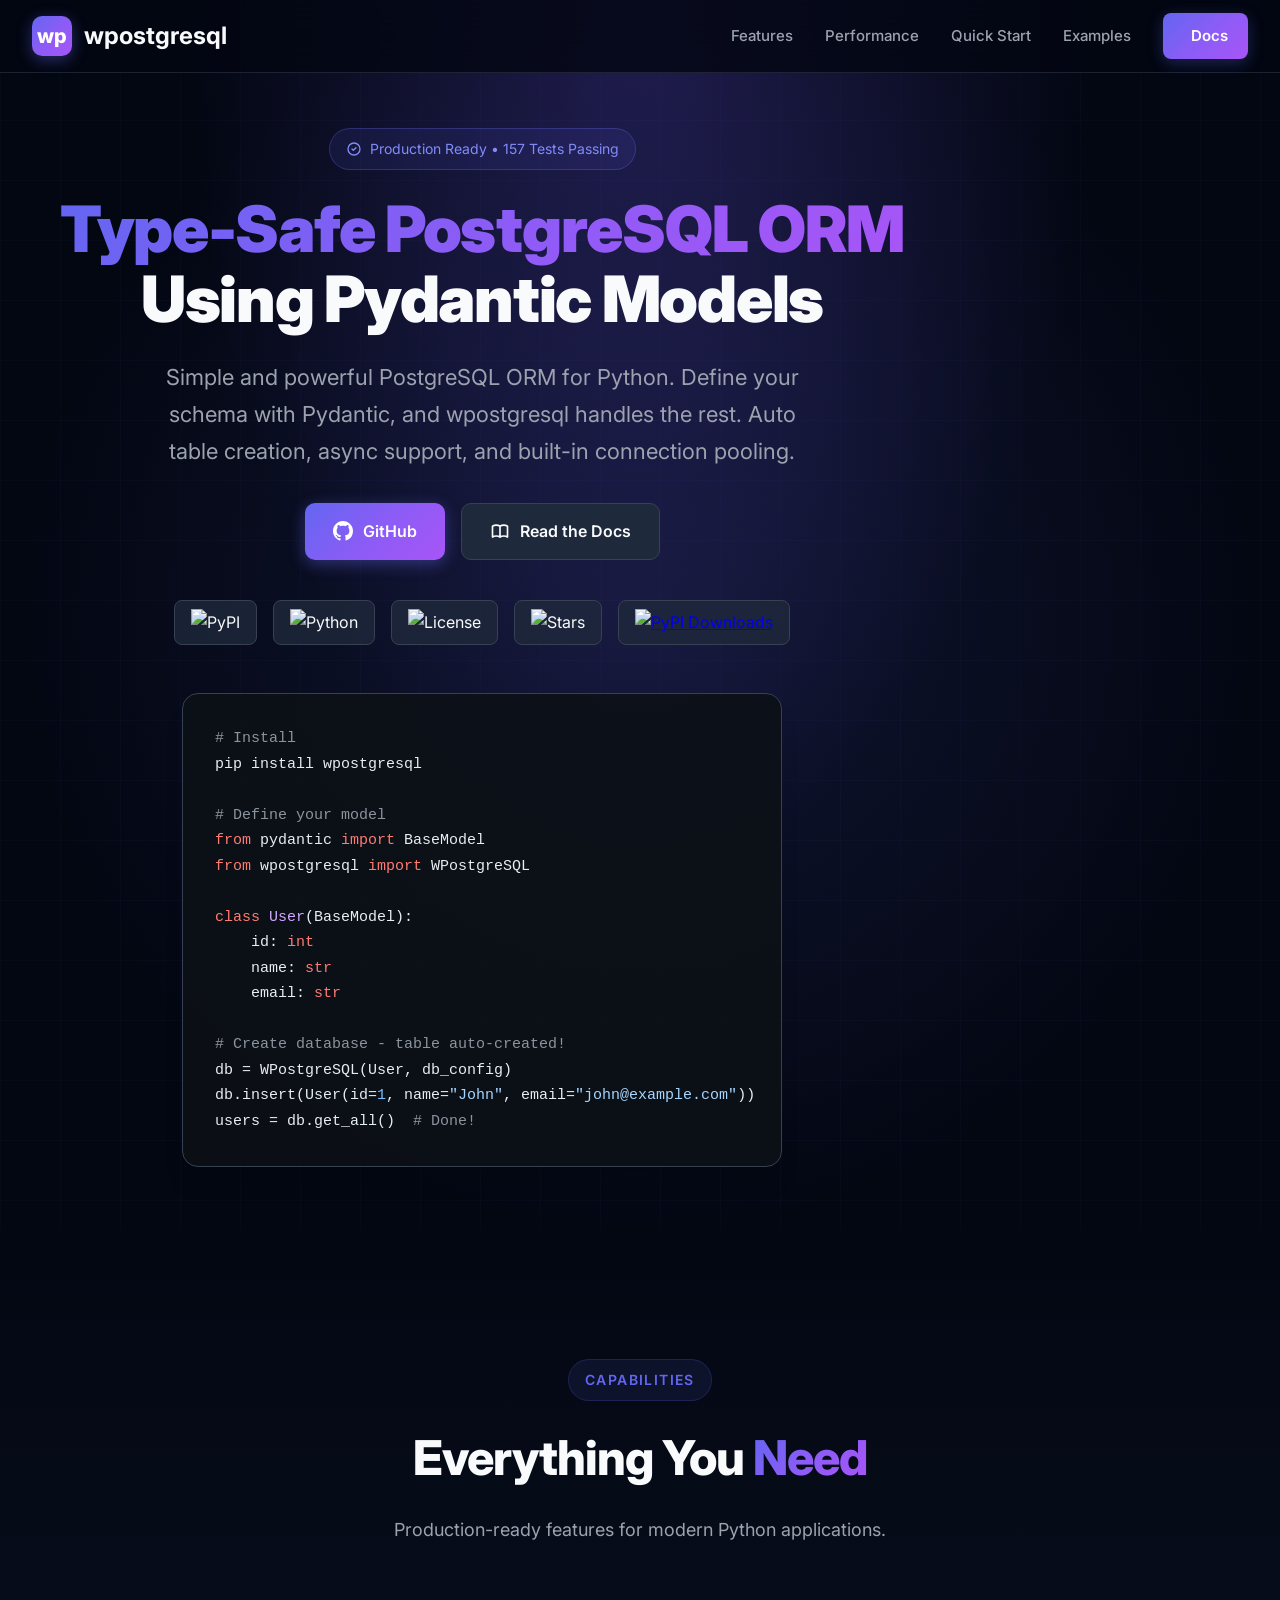
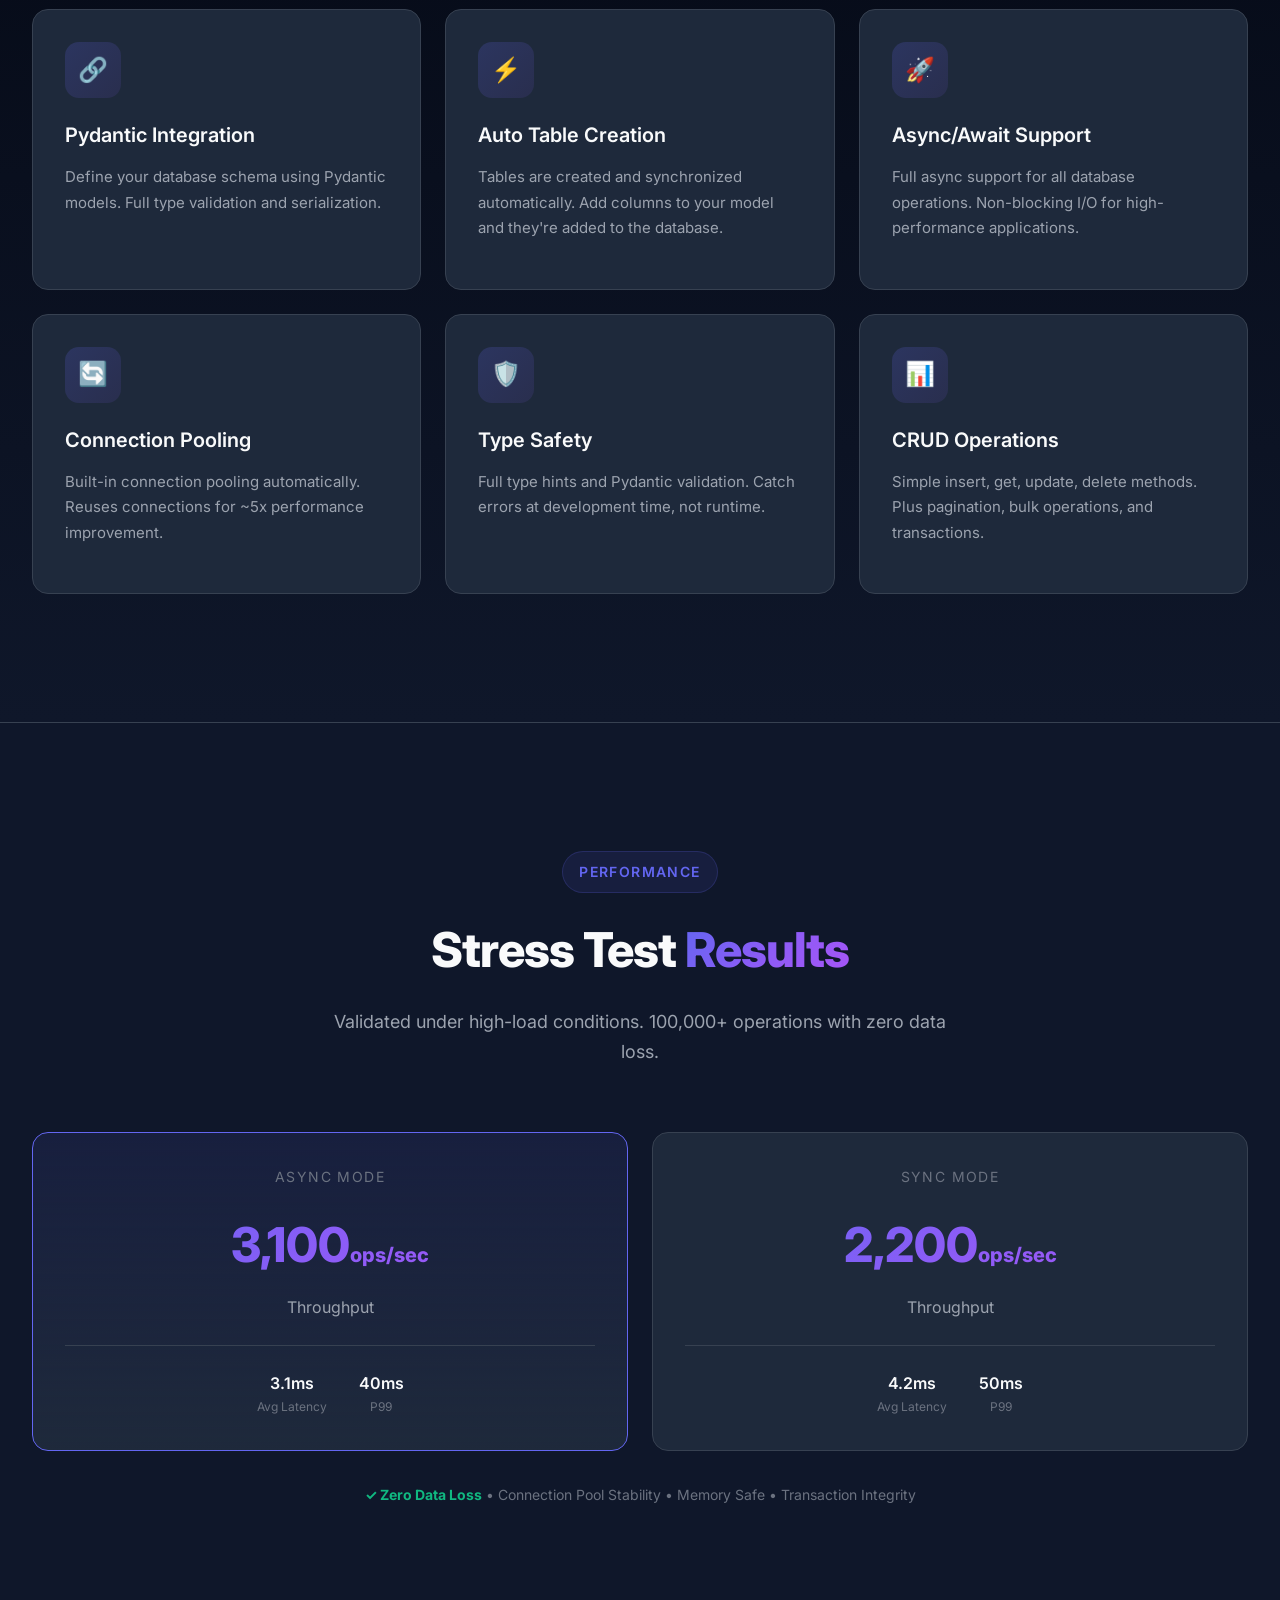
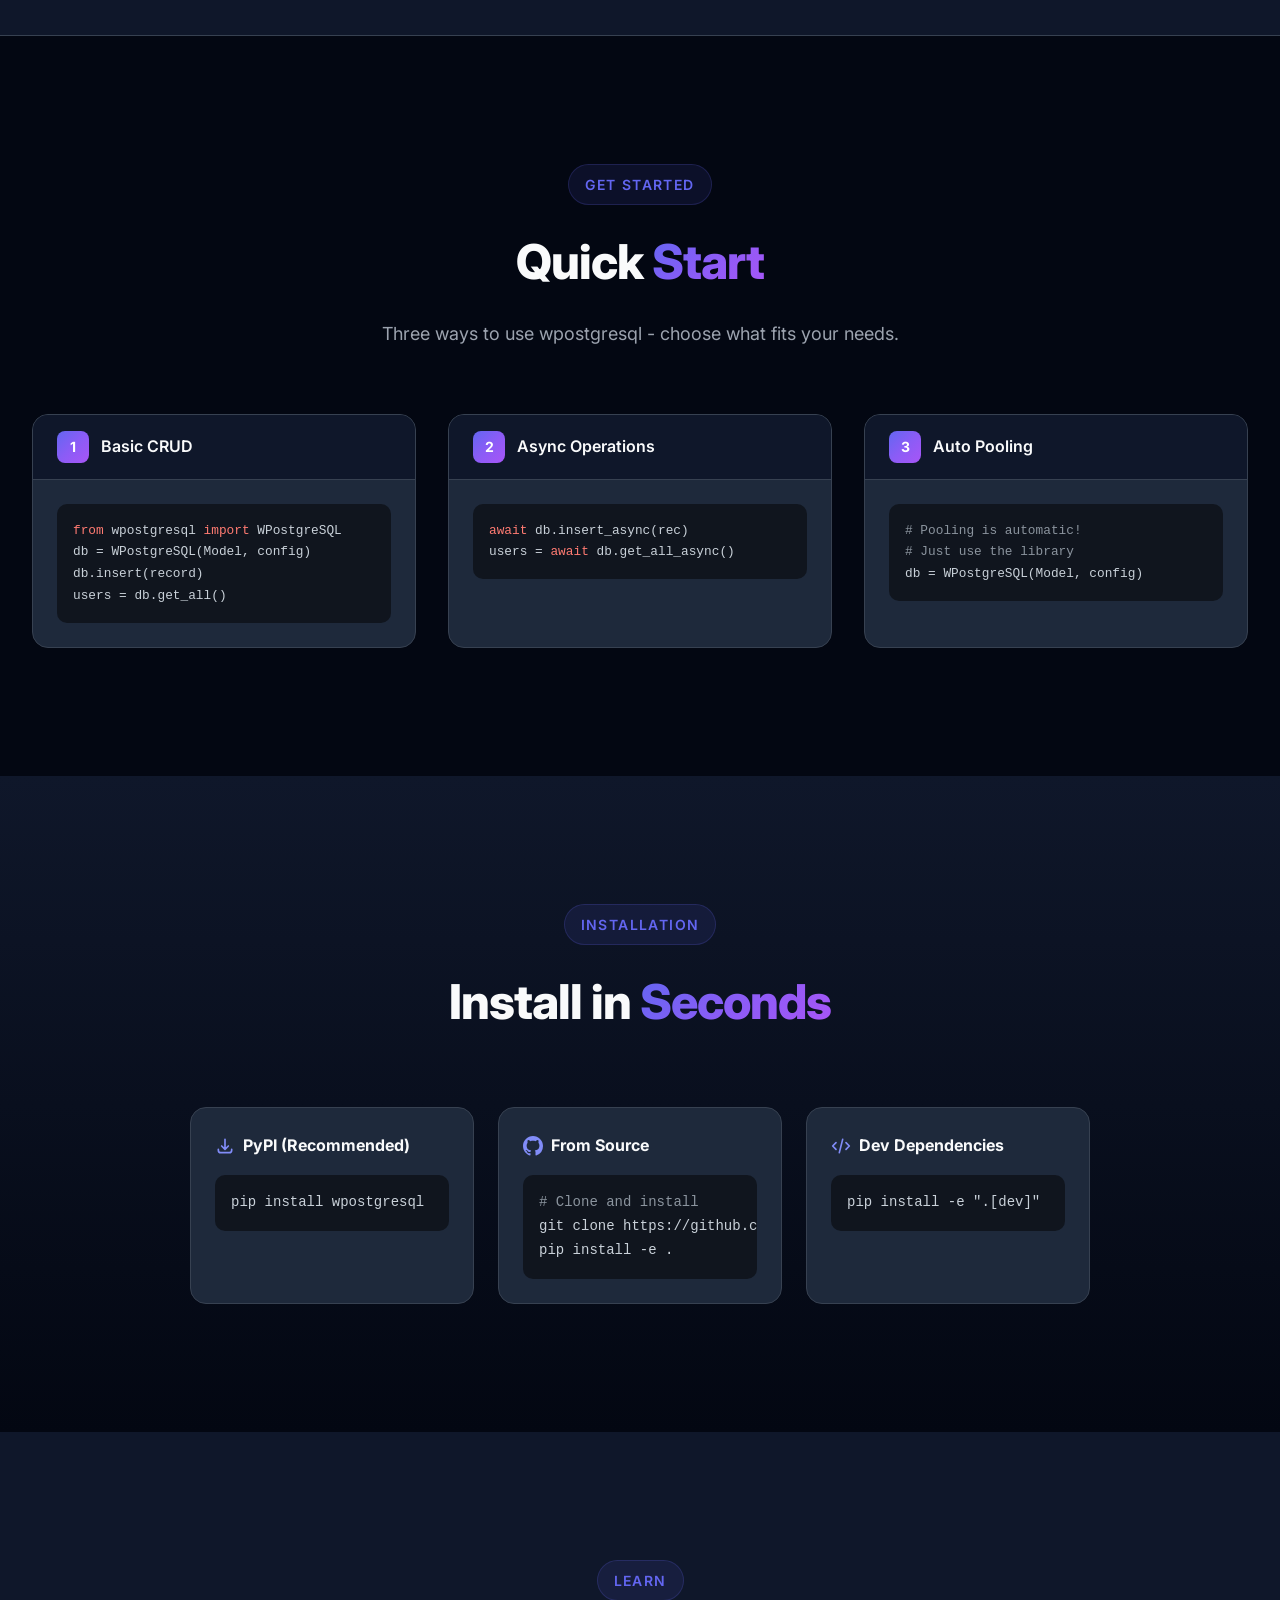
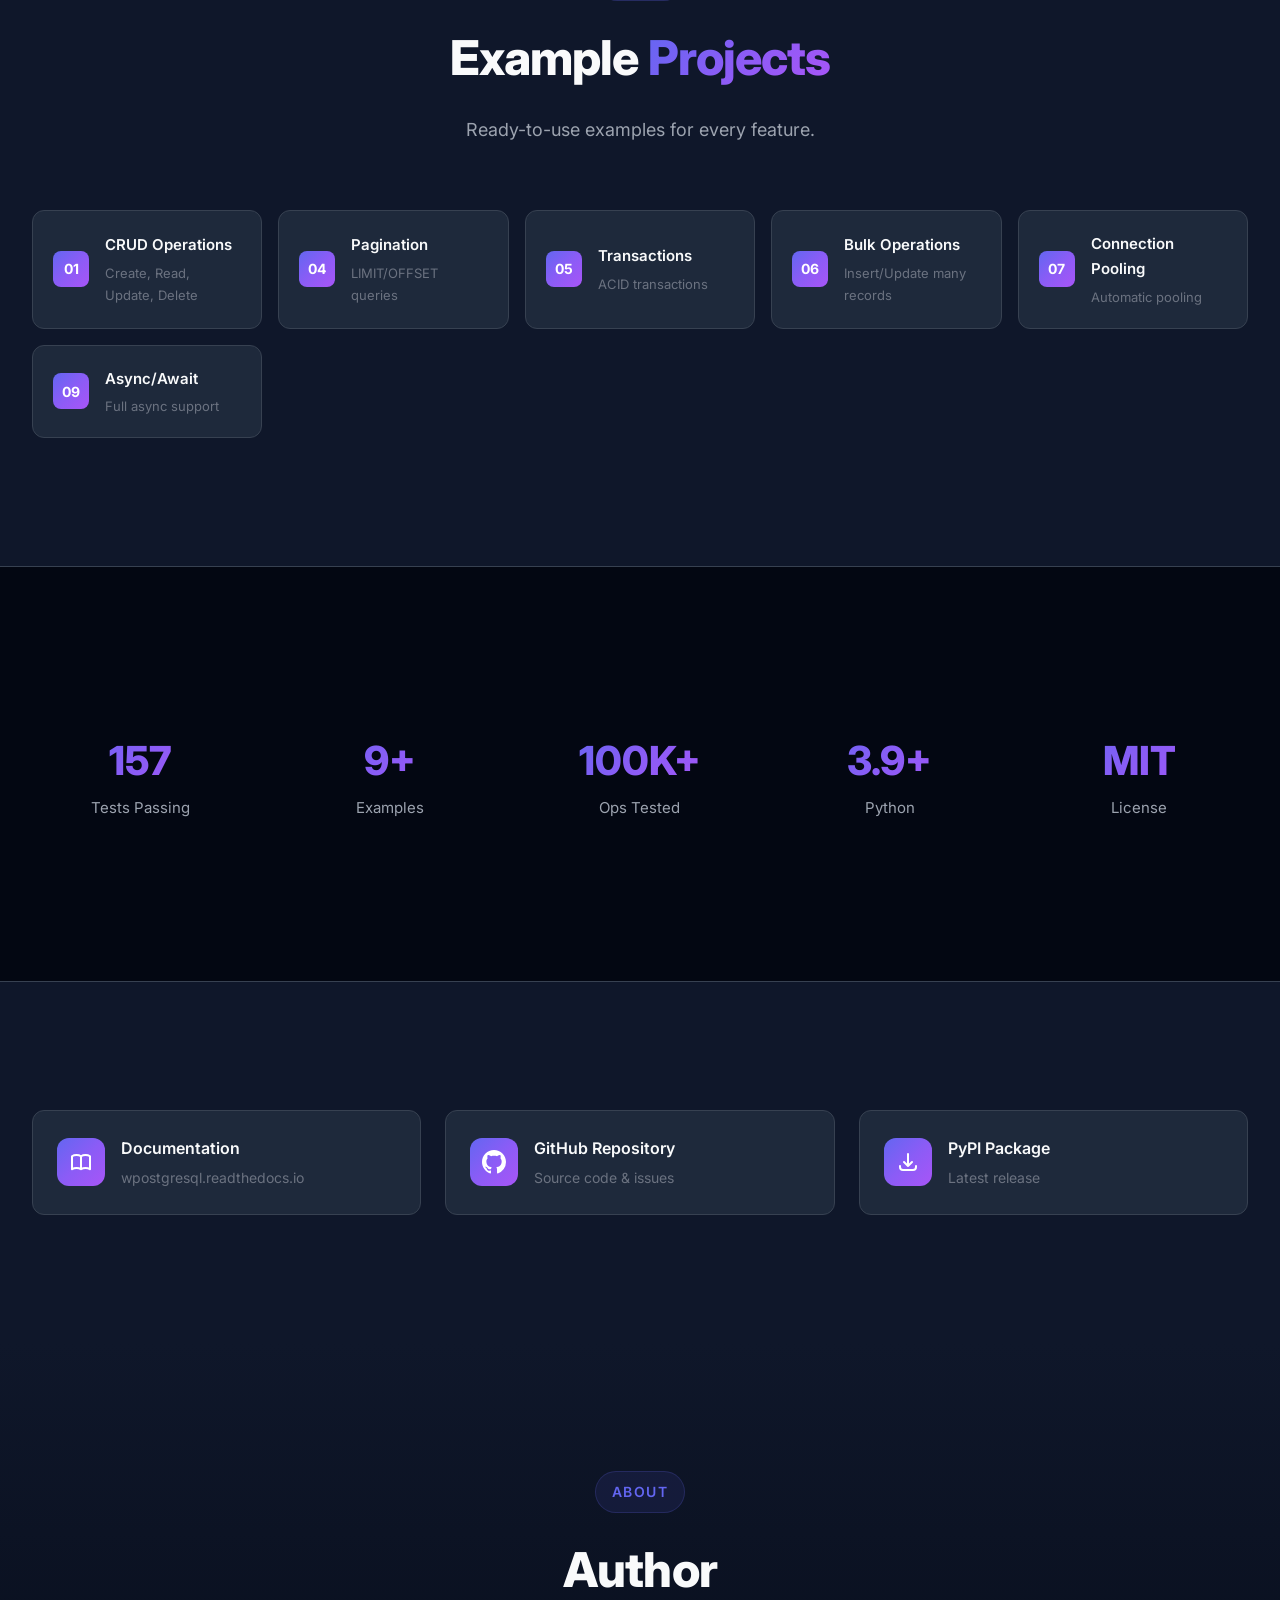
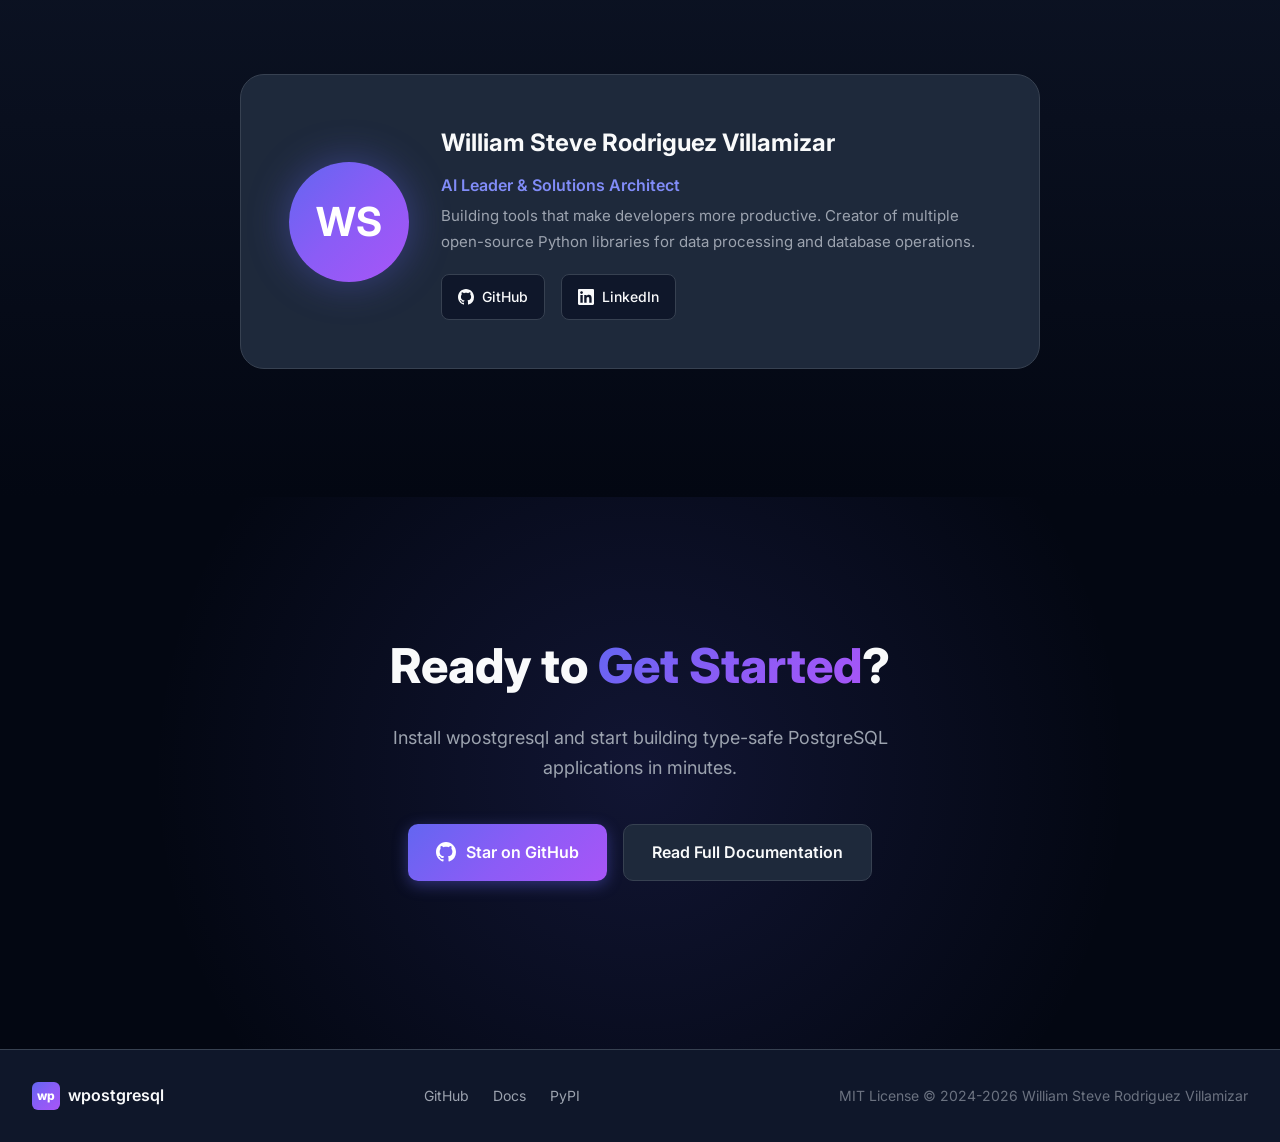
==== index.html @ c06f975b "[FEATURE] Documentation project" ====
<!DOCTYPE html>
<html lang="en">
<head>
    <meta charset="UTF-8">
    <meta name="viewport" content="width=device-width, initial-scale=1.0">
    <title>wpostgresql - Type-Safe PostgreSQL ORM with Pydantic</title>
    <meta name="description" content="wpostgresql is a simple and type-safe PostgreSQL ORM using Pydantic models. Auto table creation, async support, connection pooling, and full type hints.">
    <meta name="keywords" content="python, postgresql, orm, pydantic, database, async, connection pooling, type hints">
    <meta name="author" content="William Steve Rodriguez Villamizar">
    <meta name="robots" content="index, follow">
    
    <meta property="og:title" content="wpostgresql - Type-Safe PostgreSQL ORM">
    <meta property="og:description" content="Simple PostgreSQL ORM using Pydantic. Auto table creation, async support, connection pooling.">
    <meta property="og:type" content="website">
    <meta property="og:url" content="https://github.com/wisrovi/wpostgresql">
    <meta property="og:image" content="https://img.shields.io/github/stars/wisrovi/wpostgresql?style=social">
    <meta property="og:site_name" content="wpostgresql">
    
    <meta name="twitter:card" content="summary_large_image">
    <meta name="twitter:title" content="wpostgresql - Type-Safe PostgreSQL ORM">
    <meta name="twitter:description" content="Simple PostgreSQL ORM using Pydantic. Auto table creation, async support, connection pooling.">
    
    <link rel="icon" type="image/svg+xml" href="data:image/svg+xml,<svg xmlns='http://www.w3.org/2000/svg' viewBox='0 0 100 100'><defs><linearGradient id='g' x1='0%25' y1='0%25' x2='100%25' y2='100%25'><stop offset='0%25' style='stop-color:%236366f1'/><stop offset='100%25' style='stop-color:%238b5cf6'/></linearGradient></defs><rect width='100' height='100' rx='20' fill='url(%23g)'/><text x='50' y='65' font-size='45' text-anchor='middle' fill='white' font-weight='bold'>wp</text></svg>">
    
    <link rel="preconnect" href="https://fonts.googleapis.com">
    <link rel="preconnect" href="https://fonts.gstatic.com" crossorigin>
    <link href="https://fonts.googleapis.com/css2?family=Inter:wght@300;400;500;600;700;800;900&family=JetBrains+Mono:wght@400;500;600&display=swap" rel="stylesheet">
    
    <style>
        :root {
            --primary: #6366f1;
            --primary-dark: #4f46e5;
            --primary-light: #818cf8;
            --secondary: #8b5cf6;
            --success: #10b981;
            --warning: #f59e0b;
            --danger: #ef4444;
            --bg-primary: #030712;
            --bg-secondary: #0f172a;
            --bg-tertiary: #1e293b;
            --bg-card: #1e293b;
            --text-primary: #f9fafb;
            --text-secondary: #9ca3af;
            --text-muted: #6b7280;
            --border: #374151;
            --border-light: #4b5563;
            --gradient-primary: linear-gradient(135deg, #6366f1 0%, #8b5cf6 50%, #a855f7 100%);
            --gradient-hero: radial-gradient(ellipse at top, #1e1b4b 0%, #030712 50%);
            --gradient-glow: radial-gradient(circle at center, rgba(99, 102, 241, 0.15) 0%, transparent 70%);
            --shadow-xl: 0 20px 25px -5px rgb(0 0 0 / 0.1), 0 8px 10px -6px rgb(0 0 0 / 0.1);
            --shadow-glow: 0 0 40px rgba(99, 102, 241, 0.3);
            --section-padding: clamp(4rem, 10vw, 8rem);
            --container-max: 1280px;
        }

        *, *::before, *::after { margin: 0; padding: 0; box-sizing: border-box; }
        html { scroll-behavior: smooth; scroll-padding-top: 80px; }
        body {
            font-family: 'Inter', -apple-system, BlinkMacSystemFont, sans-serif;
            background-color: var(--bg-primary);
            color: var(--text-primary);
            line-height: 1.7;
            overflow-x: hidden;
            -webkit-font-smoothing: antialiased;
        }

        .container { max-width: var(--container-max); margin: 0 auto; padding: 0 clamp(1rem, 5vw, 2rem); }
        .gradient-text { background: var(--gradient-primary); -webkit-background-clip: text; -webkit-text-fill-color: transparent; background-clip: text; }

        .nav {
            position: fixed; top: 0; left: 0; right: 0; z-index: 1000;
            background: rgba(3, 7, 18, 0.8); backdrop-filter: blur(20px);
            border-bottom: 1px solid rgba(55, 65, 81, 0.5);
        }
        .nav.scrolled { background: rgba(3, 7, 18, 0.95); box-shadow: 0 4px 30px rgba(0, 0, 0, 0.3); }
        .nav-container { max-width: var(--container-max); margin: 0 auto; padding: 0 clamp(1rem, 5vw, 2rem); display: flex; justify-content: space-between; align-items: center; height: 72px; }
        .nav-logo { display: flex; align-items: center; gap: 0.75rem; text-decoration: none; color: var(--text-primary); font-weight: 700; font-size: 1.5rem; }
        .nav-logo-icon { width: 40px; height: 40px; background: var(--gradient-primary); border-radius: 10px; display: flex; align-items: center; justify-content: center; box-shadow: 0 4px 15px rgba(99, 102, 241, 0.4); }
        .nav-logo-icon span { font-size: 1.25rem; font-weight: 800; color: white; }
        .nav-links { display: flex; gap: 2rem; align-items: center; }
        .nav-link { color: var(--text-secondary); text-decoration: none; font-weight: 500; font-size: 0.9375rem; transition: color 0.15s; position: relative; }
        .nav-link:hover { color: var(--text-primary); }
        .nav-link::after { content: ''; position: absolute; bottom: -4px; left: 0; width: 0; height: 2px; background: var(--gradient-primary); transition: width 0.3s; }
        .nav-link:hover::after { width: 100%; }
        .nav-cta { display: inline-flex; align-items: center; gap: 0.5rem; padding: 0.625rem 1.25rem; background: var(--gradient-primary); color: white; text-decoration: none; font-weight: 600; font-size: 0.9375rem; border-radius: 8px; transition: all 0.3s; box-shadow: 0 4px 15px rgba(99, 102, 241, 0.3); }
        .nav-cta:hover { transform: translateY(-2px); box-shadow: 0 6px 20px rgba(99, 102, 241, 0.4); }

        .hero {
            min-height: 100vh; display: flex; flex-direction: column; justify-content: center;
            text-align: center; padding: 8rem clamp(1rem, 5vw, 2rem) 4rem;
            background: var(--gradient-hero); position: relative; overflow: hidden;
        }
        .hero::before { content: ''; position: absolute; inset: 0; background: var(--gradient-glow); pointer-events: none; }
        .hero-grid {
            position: absolute; inset: 0;
            background-image: linear-gradient(rgba(99, 102, 241, 0.03) 1px, transparent 1px), linear-gradient(90deg, rgba(99, 102, 241, 0.03) 1px, transparent 1px);
            background-size: 60px 60px; pointer-events: none;
        }
        .hero-content { position: relative; z-index: 1; max-width: 900px; }
        .hero-badge {
            display: inline-flex; align-items: center; gap: 0.5rem;
            background: rgba(99, 102, 241, 0.1); border: 1px solid rgba(99, 102, 241, 0.3);
            padding: 0.5rem 1rem; border-radius: 100px; font-size: 0.875rem;
            color: var(--primary-light); margin-bottom: 1.5rem;
        }
        .hero-title { font-size: clamp(2.5rem, 8vw, 4rem); font-weight: 900; letter-spacing: -0.02em; margin-bottom: 1.5rem; line-height: 1.1; }
        .hero-subtitle { font-size: clamp(1.125rem, 2.5vw, 1.375rem); color: var(--text-secondary); max-width: 650px; margin: 0 auto 2rem; }
        .hero-actions { display: flex; gap: 1rem; justify-content: center; flex-wrap: wrap; margin-bottom: 2.5rem; }
        .btn {
            display: inline-flex; align-items: center; gap: 0.625rem; padding: 0.875rem 1.75rem;
            border-radius: 10px; font-weight: 600; font-size: 1rem; text-decoration: none;
            transition: all 0.3s; border: none; cursor: pointer;
        }
        .btn-primary { background: var(--gradient-primary); color: white; box-shadow: 0 4px 15px rgba(99, 102, 241, 0.4); }
        .btn-primary:hover { transform: translateY(-3px); box-shadow: 0 8px 25px rgba(99, 102, 241, 0.5); }
        .btn-secondary { background: var(--bg-tertiary); color: var(--text-primary); border: 1px solid var(--border); }
        .btn-secondary:hover { background: var(--bg-card-hover); border-color: var(--border-light); transform: translateY(-2px); }
        .btn svg { width: 20px; height: 20px; }

        .hero-badges { display: flex; gap: 1rem; justify-content: center; flex-wrap: wrap; margin-bottom: 3rem; }
        .hero-badge-item { display: flex; align-items: center; background: rgba(30, 41, 59, 0.8); padding: 0.5rem 1rem; border-radius: 8px; border: 1px solid var(--border); }

        .hero-code-container { animation: fadeInUp 0.6s ease-out 0.4s both; }
        .hero-code {
            background: rgba(13, 17, 23, 0.9); border: 1px solid var(--border); border-radius: 16px;
            padding: 2rem; font-family: 'JetBrains Mono', monospace; font-size: 0.9375rem;
            color: #e6edf3; text-align: left; max-width: 600px; margin: 0 auto;
            backdrop-filter: blur(10px); box-shadow: var(--shadow-xl);
        }
        .hero-code .comment { color: #8b949e; }
        .hero-code pre { margin: 0; }
        .hero-code .keyword { color: #ff7b72; }
        .hero-code .function { color: #d2a8ff; }
        .hero-code .string { color: #a5d6ff; }
        .hero-code .variable { color: #79c0ff; }
        .hero-code .number { color: #79c0ff; }

        @keyframes fadeInUp { from { opacity: 0; transform: translateY(30px); } to { opacity: 1; transform: translateY(0); } }

        .section { padding: var(--section-padding) 0; }
        .section-header { text-align: center; margin-bottom: 4rem; }
        .section-label {
            display: inline-block; color: var(--primary); font-weight: 600; font-size: 0.875rem;
            text-transform: uppercase; letter-spacing: 0.1em; margin-bottom: 1rem;
            padding: 0.5rem 1rem; background: rgba(99, 102, 241, 0.1); border-radius: 100px;
            border: 1px solid rgba(99, 102, 241, 0.2);
        }
        .section-title { font-size: clamp(2rem, 5vw, 3rem); font-weight: 800; margin-bottom: 1rem; letter-spacing: -0.02em; }
        .section-description { color: var(--text-secondary); font-size: 1.125rem; max-width: 650px; margin: 0 auto; }

        .features-section { background: linear-gradient(180deg, var(--bg-primary) 0%, var(--bg-secondary) 100%); }
        .features-grid { display: grid; grid-template-columns: repeat(auto-fit, minmax(300px, 1fr)); gap: 1.5rem; }
        .feature-card {
            background: var(--bg-tertiary); border: 1px solid var(--border); border-radius: 16px;
            padding: 2rem; transition: all 0.3s; position: relative;
        }
        .feature-card::before { content: ''; position: absolute; top: 0; left: 0; right: 0; height: 3px; background: var(--gradient-primary); opacity: 0; transition: opacity 0.3s; }
        .feature-card:hover { border-color: var(--primary); transform: translateY(-4px); box-shadow: var(--shadow-xl); }
        .feature-card:hover::before { opacity: 1; }
        .feature-icon {
            width: 56px; height: 56px; background: linear-gradient(135deg, rgba(99, 102, 241, 0.2) 0%, rgba(139, 92, 246, 0.1) 100%);
            border-radius: 14px; display: flex; align-items: center; justify-content: center;
            font-size: 1.5rem; margin-bottom: 1.25rem;
        }
        .feature-card h3 { font-size: 1.25rem; margin-bottom: 0.75rem; font-weight: 600; }
        .feature-card p { color: var(--text-secondary); font-size: 0.9375rem; margin-bottom: 1rem; }

        .performance-section { background: var(--bg-secondary); border-top: 1px solid var(--border); border-bottom: 1px solid var(--border); }
        .perf-grid { display: grid; grid-template-columns: repeat(auto-fit, minmax(250px, 1fr)); gap: 1.5rem; margin-top: 3rem; }
        .perf-card {
            background: var(--bg-tertiary); border: 1px solid var(--border); border-radius: 16px;
            padding: 2rem; text-align: center;
        }
        .perf-card.highlight { border-color: var(--primary); background: linear-gradient(180deg, rgba(99, 102, 241, 0.1) 0%, var(--bg-tertiary) 100%); }
        .perf-mode { font-size: 0.875rem; color: var(--text-muted); text-transform: uppercase; letter-spacing: 0.1em; margin-bottom: 1rem; }
        .perf-value { font-size: 3rem; font-weight: 800; background: var(--gradient-primary); -webkit-background-clip: text; -webkit-text-fill-color: transparent; background-clip: text; }
        .perf-unit { font-size: 1.25rem; color: var(--text-secondary); }
        .perf-label { color: var(--text-secondary); margin-top: 0.5rem; }
        .perf-stats { display: flex; justify-content: center; gap: 2rem; margin-top: 1.5rem; padding-top: 1.5rem; border-top: 1px solid var(--border); }
        .perf-stat { text-align: center; }
        .perf-stat-value { font-weight: 600; color: var(--text-primary); }
        .perf-stat-label { font-size: 0.75rem; color: var(--text-muted); }
        .perf-note { text-align: center; margin-top: 2rem; color: var(--text-muted); font-size: 0.875rem; }
        .perf-note strong { color: var(--success); }

        .install-section { background: linear-gradient(180deg, var(--bg-secondary) 0%, var(--bg-primary) 100%); }
        .install-grid { display: grid; grid-template-columns: repeat(auto-fit, minmax(280px, 1fr)); gap: 1.5rem; max-width: 900px; margin: 0 auto; }
        .install-card { background: var(--bg-tertiary); border: 1px solid var(--border); border-radius: 16px; padding: 1.5rem; }
        .install-card h3 { font-size: 1rem; margin-bottom: 1rem; display: flex; align-items: center; gap: 0.5rem; }
        .install-card h3 svg { width: 20px; height: 20px; color: var(--primary-light); }
        .install-code { background: rgba(13, 17, 23, 0.8); border-radius: 10px; padding: 1rem; font-family: 'JetBrains Mono', monospace; font-size: 0.875rem; color: #c9d1d9; overflow-x: auto; }
        .install-code pre { margin: 0; }
        .install-code .comment { color: #8b949e; }
        .install-code .keyword { color: #ff7b72; }

        .quickstart-section { background: var(--bg-primary); }
        .qs-grid { display: grid; grid-template-columns: repeat(auto-fit, minmax(280px, 1fr)); gap: 2rem; }
        .qs-card { background: var(--bg-tertiary); border: 1px solid var(--border); border-radius: 16px; overflow: hidden; }
        .qs-header { background: var(--bg-secondary); padding: 1rem 1.5rem; border-bottom: 1px solid var(--border); display: flex; align-items: center; gap: 0.75rem; }
        .qs-header-icon { width: 32px; height: 32px; background: var(--gradient-primary); border-radius: 8px; display: flex; align-items: center; justify-content: center; }
        .qs-header-icon span { font-size: 0.875rem; font-weight: 700; color: white; }
        .qs-header h3 { font-size: 1rem; font-weight: 600; }
        .qs-body { padding: 1.5rem; }
        .qs-code { background: rgba(13, 17, 23, 0.8); border-radius: 10px; padding: 1rem; font-family: 'JetBrains Mono', monospace; font-size: 0.8rem; color: #c9d1d9; overflow-x: auto; }
        .qs-code pre { margin: 0; }
        .qs-code .keyword { color: #ff7b72; }
        .qs-code .comment { color: #8b949e; }

        .examples-section { background: var(--bg-secondary); }
        .examples-grid { display: grid; grid-template-columns: repeat(auto-fit, minmax(200px, 1fr)); gap: 1rem; }
        .example-card {
            display: flex; align-items: center; gap: 1rem; padding: 1.25rem;
            background: var(--bg-tertiary); border: 1px solid var(--border); border-radius: 12px;
            text-decoration: none; color: inherit; transition: all 0.3s;
        }
        .example-card:hover { border-color: var(--primary); transform: translateY(-2px); }
        .example-num { width: 36px; height: 36px; background: var(--gradient-primary); border-radius: 8px; display: flex; align-items: center; justify-content: center; font-weight: 700; font-size: 0.875rem; color: white; flex-shrink: 0; }
        .example-info h4 { font-size: 0.9375rem; font-weight: 600; margin-bottom: 0.25rem; }
        .example-info p { font-size: 0.8125rem; color: var(--text-muted); margin: 0; }

        .stats-section { background: var(--bg-primary); border-top: 1px solid var(--border); border-bottom: 1px solid var(--border); }
        .stats-grid { display: grid; grid-template-columns: repeat(auto-fit, minmax(150px, 1fr)); gap: 2rem; text-align: center; }
        .stat-item { padding: 2rem; }
        .stat-value { font-size: 2.5rem; font-weight: 800; background: var(--gradient-primary); -webkit-background-clip: text; -webkit-text-fill-color: transparent; background-clip: text; }
        .stat-label { color: var(--text-secondary); font-size: 0.9375rem; }

        .links-section { background: var(--bg-secondary); }
        .links-grid { display: grid; grid-template-columns: repeat(auto-fit, minmax(250px, 1fr)); gap: 1.5rem; }
        .link-card {
            display: flex; align-items: center; gap: 1rem; padding: 1.5rem;
            background: var(--bg-tertiary); border: 1px solid var(--border); border-radius: 12px;
            text-decoration: none; color: inherit; transition: all 0.3s;
        }
        .link-card:hover { border-color: var(--primary); transform: translateY(-2px); }
        .link-icon { width: 48px; height: 48px; background: var(--gradient-primary); border-radius: 12px; display: flex; align-items: center; justify-content: center; flex-shrink: 0; }
        .link-icon svg { width: 24px; height: 24px; color: white; }
        .link-info h4 { font-weight: 600; margin-bottom: 0.25rem; }
        .link-info p { font-size: 0.875rem; color: var(--text-muted); margin: 0; }

        .author-section { background: linear-gradient(180deg, var(--bg-secondary) 0%, var(--bg-primary) 100%); }
        .author-card {
            max-width: 800px; margin: 0 auto; background: var(--bg-tertiary);
            border: 1px solid var(--border); border-radius: 24px; padding: 3rem;
            display: grid; grid-template-columns: auto 1fr; gap: 2rem; align-items: center;
        }
        .author-avatar {
            width: 120px; height: 120px; border-radius: 50%; background: var(--gradient-primary);
            display: flex; align-items: center; justify-content: center;
            font-size: 2.5rem; font-weight: 700; color: white;
            box-shadow: 0 0 40px rgba(99, 102, 241, 0.4);
        }
        .author-info h3 { font-size: 1.5rem; margin-bottom: 0.5rem; }
        .author-title { color: var(--primary-light); font-weight: 600; margin-bottom: 0.25rem; }
        .author-bio { color: var(--text-secondary); font-size: 0.9375rem; margin-bottom: 1.25rem; }
        .author-links { display: flex; gap: 1rem; flex-wrap: wrap; }
        .author-link {
            display: inline-flex; align-items: center; gap: 0.5rem; padding: 0.625rem 1rem;
            background: var(--bg-secondary); border: 1px solid var(--border); border-radius: 8px;
            color: var(--text-primary); text-decoration: none; font-size: 0.875rem; font-weight: 500;
            transition: all 0.2s;
        }
        .author-link:hover { border-color: var(--primary); transform: translateY(-2px); }
        .author-link svg { width: 16px; height: 16px; }

        .cta-section { text-align: center; padding: var(--section-padding) 0; background: var(--bg-primary); position: relative; overflow: hidden; }
        .cta-section::before { content: ''; position: absolute; inset: 0; background: var(--gradient-glow); pointer-events: none; }
        .cta-content { position: relative; z-index: 1; }
        .cta-section h2 { font-size: clamp(2rem, 5vw, 3rem); font-weight: 800; margin-bottom: 1rem; }
        .cta-section p { color: var(--text-secondary); font-size: 1.125rem; margin-bottom: 2.5rem; max-width: 500px; margin-left: auto; margin-right: auto; }

        footer { background: var(--bg-secondary); border-top: 1px solid var(--border); padding: 2rem 0; }
        .footer-content { max-width: var(--container-max); margin: 0 auto; padding: 0 clamp(1rem, 5vw, 2rem); display: flex; justify-content: space-between; align-items: center; flex-wrap: wrap; gap: 1rem; }
        .footer-brand { display: flex; align-items: center; gap: 0.5rem; text-decoration: none; color: var(--text-primary); font-weight: 600; }
        .footer-brand-icon { width: 28px; height: 28px; background: var(--gradient-primary); border-radius: 6px; display: flex; align-items: center; justify-content: center; }
        .footer-brand-icon span { font-size: 0.75rem; font-weight: 800; color: white; }
        .footer-links { display: flex; gap: 1.5rem; }
        .footer-link { color: var(--text-secondary); text-decoration: none; font-size: 0.875rem; transition: color 0.2s; }
        .footer-link:hover { color: var(--text-primary); }
        .footer-copyright { color: var(--text-muted); font-size: 0.875rem; }

        .mobile-menu-btn { display: none; background: none; border: none; color: var(--text-primary); cursor: pointer; padding: 0.5rem; }
        .mobile-menu-btn svg { width: 28px; height: 28px; }

        @media (max-width: 768px) {
            .nav-links { display: none; }
            .mobile-menu-btn { display: block; }
            .hero-actions { flex-direction: column; align-items: center; }
            .btn { width: 100%; max-width: 280px; justify-content: center; }
            .author-card { grid-template-columns: 1fr; text-align: center; }
            .author-avatar { margin: 0 auto; }
            .author-links { justify-content: center; }
            .footer-content { flex-direction: column; text-align: center; }
            .footer-links { justify-content: center; }
        }
    </style>
</head>
<body>
    <nav class="nav" id="nav">
        <div class="nav-container">
            <a href="#" class="nav-logo">
                <div class="nav-logo-icon"><span>wp</span></div>
                wpostgresql
            </a>
            <div class="nav-links">
                <a href="#features" class="nav-link">Features</a>
                <a href="#performance" class="nav-link">Performance</a>
                <a href="#quickstart" class="nav-link">Quick Start</a>
                <a href="#examples" class="nav-link">Examples</a>
                <a href="https://wpostgresql.readthedocs.io/en/latest/" class="nav-cta" target="_blank">
                    <svg fill="none" stroke="currentColor" viewBox="0 0 24 24"><path stroke-linecap="round" stroke-linejoin="round" stroke-width="2" d="M12 6.253v13m0-13C10.832 5.477 9.246 5 7.5 5S4.168 5.477 3 6.253v13C4.168 18.477 5.754 18 7.5 18s3.332.477 4.5 1.253m0-13C13.168 5.477 14.754 5 16.5 5c1.747 0 3.332.477 4.5 1.253v13C19.832 18.477 18.247 18 16.5 18c-1.746 0-3.332.477-4.5 1.253"/></svg>
                    Docs
                </a>
            </div>
            <button class="mobile-menu-btn" aria-label="Menu">
                <svg fill="none" stroke="currentColor" viewBox="0 0 24 24"><path stroke-linecap="round" stroke-linejoin="round" stroke-width="2" d="M4 6h16M4 12h16M4 18h16"/></svg>
            </button>
        </div>
    </nav>

    <section class="hero">
        <div class="hero-grid"></div>
        <div class="hero-content">
            <div class="hero-badge">
                <svg fill="none" stroke="currentColor" viewBox="0 0 24 24" width="16" height="16"><path stroke-linecap="round" stroke-linejoin="round" stroke-width="2" d="M9 12l2 2 4-4m6 2a9 9 0 11-18 0 9 9 0 0118 0z"/></svg>
                Production Ready • 157 Tests Passing
            </div>
            <h1 class="hero-title">
                <span class="gradient-text">Type-Safe PostgreSQL ORM</span><br>
                Using Pydantic Models
            </h1>
            <p class="hero-subtitle">
                Simple and powerful PostgreSQL ORM for Python. Define your schema with Pydantic, 
                and wpostgresql handles the rest. Auto table creation, async support, and built-in connection pooling.
            </p>
            <div class="hero-actions">
                <a href="https://github.com/wisrovi/wpostgresql" class="btn btn-primary" target="_blank">
                    <svg fill="currentColor" viewBox="0 0 24 24"><path d="M12 0C5.37 0 0 5.37 0 12c0 5.31 3.435 9.795 8.205 11.385.6.105.825-.255.825-.57 0-.285-.015-1.23-.015-2.235-3.015.555-3.795-.735-4.035-1.41-.135-.345-.72-1.41-1.23-1.695-.42-.225-1.02-.78-.015-.795.945-.015 1.62.87 1.845 1.23 1.08 1.815 2.805 1.305 3.495.99.105-.78.42-1.305.765-1.605-2.67-.3-5.46-1.335-5.46-5.925 0-1.305.465-2.385 1.23-3.225-.12-.3-.54-1.53.12-3.18 0 0 1.005-.315 3.3 1.23.96-.27 1.98-.405 3-.405s2.04.135 3 .405c2.295-1.56 3.3-1.23 3.3-1.23.66 1.65.24 2.88.12 3.18.765.84 1.23 1.905 1.23 3.225 0 4.605-2.805 5.625-5.475 5.925.435.375.81 1.095.81 2.22 0 1.605-.015 2.895-.015 3.3 0 .315.225.69.825.57A12.02 12.02 0 0024 12c0-6.63-5.37-12-12-12z"/></svg>
                    GitHub
                </a>
                <a href="https://wpostgresql.readthedocs.io/en/latest/" class="btn btn-secondary" target="_blank">
                    <svg fill="none" stroke="currentColor" viewBox="0 0 24 24"><path stroke-linecap="round" stroke-linejoin="round" stroke-width="2" d="M12 6.253v13m0-13C10.832 5.477 9.246 5 7.5 5S4.168 5.477 3 6.253v13C4.168 18.477 5.754 18 7.5 18s3.332.477 4.5 1.253m0-13C13.168 5.477 14.754 5 16.5 5c1.747 0 3.332.477 4.5 1.253v13C19.832 18.477 18.247 18 16.5 18c-1.746 0-3.332.477-4.5 1.253"/></svg>
                    Read the Docs
                </a>
            </div>
            <div class="hero-badges">
                <div class="hero-badge-item"><img src="https://img.shields.io/pypi/v/wpostgresql.svg?style=flat-square" alt="PyPI"></div>
                <div class="hero-badge-item"><img src="https://img.shields.io/pypi/pyversions/wpostgresql.svg?style=flat-square" alt="Python"></div>
                <div class="hero-badge-item"><img src="https://img.shields.io/github/license/wisrovi/wpostgresql.svg?style=flat-square" alt="License"></div>
                <div class="hero-badge-item"><img src="https://img.shields.io/github/stars/wisrovi/wpostgresql?style=social" alt="Stars"></div>
                <div class="hero-badge-item">
                    <a href="https://pepy.tech/projects/wpostgresql">
                        <img src="https://static.pepy.tech/personalized-badge/wpostgresql?period=total&units=INTERNATIONAL_SYSTEM&left_color=BLACK&right_color=GREEN&left_text=downloads" alt="PyPI Downloads">
                    </a>
                </div>
            </div>
            <div class="hero-code-container">
                <div class="hero-code">
<pre><span class="comment"># Install</span>
pip install wpostgresql

<span class="comment"># Define your model</span>
<span class="keyword">from</span> pydantic <span class="keyword">import</span> BaseModel
<span class="keyword">from</span> wpostgresql <span class="keyword">import</span> WPostgreSQL

<span class="keyword">class</span> <span class="function">User</span>(BaseModel):
    id: <span class="keyword">int</span>
    name: <span class="keyword">str</span>
    email: <span class="keyword">str</span>

<span class="comment"># Create database - table auto-created!</span>
db = WPostgreSQL(User, db_config)
db.insert(User(id=<span class="number">1</span>, name=<span class="string">"John"</span>, email=<span class="string">"john@example.com"</span>))
users = db.get_all()  <span class="comment"># Done!</span></pre>
                </div>
            </div>
        </div>
    </section>

    <section id="features" class="section features-section">
        <div class="container">
            <div class="section-header">
                <span class="section-label">Capabilities</span>
                <h2 class="section-title">Everything You <span class="gradient-text">Need</span></h2>
                <p class="section-description">Production-ready features for modern Python applications.</p>
            </div>
            <div class="features-grid">
                <div class="feature-card">
                    <div class="feature-icon">🔗</div>
                    <h3>Pydantic Integration</h3>
                    <p>Define your database schema using Pydantic models. Full type validation and serialization.</p>
                </div>
                <div class="feature-card">
                    <div class="feature-icon">⚡</div>
                    <h3>Auto Table Creation</h3>
                    <p>Tables are created and synchronized automatically. Add columns to your model and they're added to the database.</p>
                </div>
                <div class="feature-card">
                    <div class="feature-icon">🚀</div>
                    <h3>Async/Await Support</h3>
                    <p>Full async support for all database operations. Non-blocking I/O for high-performance applications.</p>
                </div>
                <div class="feature-card">
                    <div class="feature-icon">🔄</div>
                    <h3>Connection Pooling</h3>
                    <p>Built-in connection pooling automatically. Reuses connections for ~5x performance improvement.</p>
                </div>
                <div class="feature-card">
                    <div class="feature-icon">🛡️</div>
                    <h3>Type Safety</h3>
                    <p>Full type hints and Pydantic validation. Catch errors at development time, not runtime.</p>
                </div>
                <div class="feature-card">
                    <div class="feature-icon">📊</div>
                    <h3>CRUD Operations</h3>
                    <p>Simple insert, get, update, delete methods. Plus pagination, bulk operations, and transactions.</p>
                </div>
            </div>
        </div>
    </section>

    <section id="performance" class="section performance-section">
        <div class="container">
            <div class="section-header">
                <span class="section-label">Performance</span>
                <h2 class="section-title">Stress Test <span class="gradient-text">Results</span></h2>
                <p class="section-description">Validated under high-load conditions. 100,000+ operations with zero data loss.</p>
            </div>
            <div class="perf-grid">
                <div class="perf-card highlight">
                    <div class="perf-mode">Async Mode</div>
                    <div class="perf-value">3,100<span class="perf-unit">ops/sec</span></div>
                    <div class="perf-label">Throughput</div>
                    <div class="perf-stats">
                        <div class="perf-stat"><div class="perf-stat-value">3.1ms</div><div class="perf-stat-label">Avg Latency</div></div>
                        <div class="perf-stat"><div class="perf-stat-value">40ms</div><div class="perf-stat-label">P99</div></div>
                    </div>
                </div>
                <div class="perf-card">
                    <div class="perf-mode">Sync Mode</div>
                    <div class="perf-value">2,200<span class="perf-unit">ops/sec</span></div>
                    <div class="perf-label">Throughput</div>
                    <div class="perf-stats">
                        <div class="perf-stat"><div class="perf-stat-value">4.2ms</div><div class="perf-stat-label">Avg Latency</div></div>
                        <div class="perf-stat"><div class="perf-stat-value">50ms</div><div class="perf-stat-label">P99</div></div>
                    </div>
                </div>
            </div>
            <p class="perf-note"><strong>✓ Zero Data Loss</strong> • Connection Pool Stability • Memory Safe • Transaction Integrity</p>
        </div>
    </section>

    <section id="quickstart" class="section quickstart-section">
        <div class="container">
            <div class="section-header">
                <span class="section-label">Get Started</span>
                <h2 class="section-title">Quick <span class="gradient-text">Start</span></h2>
                <p class="section-description">Three ways to use wpostgresql - choose what fits your needs.</p>
            </div>
            <div class="qs-grid">
                <div class="qs-card">
                    <div class="qs-header"><div class="qs-header-icon"><span>1</span></div><h3>Basic CRUD</h3></div>
                    <div class="qs-body">
                        <div class="qs-code">
<pre><span class="keyword">from</span> wpostgresql <span class="keyword">import</span> WPostgreSQL
db = WPostgreSQL(Model, config)
db.insert(record)
users = db.get_all()</pre>
                        </div>
                    </div>
                </div>
                <div class="qs-card">
                    <div class="qs-header"><div class="qs-header-icon"><span>2</span></div><h3>Async Operations</h3></div>
                    <div class="qs-body">
                        <div class="qs-code">
<pre><span class="keyword">await</span> db.insert_async(rec)
users = <span class="keyword">await</span> db.get_all_async()</pre>
                        </div>
                    </div>
                </div>
                <div class="qs-card">
                    <div class="qs-header"><div class="qs-header-icon"><span>3</span></div><h3>Auto Pooling</h3></div>
                    <div class="qs-body">
                        <div class="qs-code">
<pre><span class="comment"># Pooling is automatic!</span>
<span class="comment"># Just use the library</span>
db = WPostgreSQL(Model, config)</pre>
                        </div>
                    </div>
                </div>
            </div>
        </div>
    </section>

    <section id="installation" class="section install-section">
        <div class="container">
            <div class="section-header">
                <span class="section-label">Installation</span>
                <h2 class="section-title">Install in <span class="gradient-text">Seconds</span></h2>
            </div>
            <div class="install-grid">
                <div class="install-card">
                    <h3><svg fill="none" stroke="currentColor" viewBox="0 0 24 24"><path stroke-linecap="round" stroke-linejoin="round" stroke-width="2" d="M4 16v1a3 3 0 003 3h10a3 3 0 003-3v-1m-4-4l-4 4m0 0l-4-4m4 4V4"/></svg>PyPI (Recommended)</h3>
                    <div class="install-code"><pre>pip install wpostgresql</pre></div>
                </div>
                <div class="install-card">
                    <h3><svg fill="currentColor" viewBox="0 0 24 24"><path d="M12 0C5.37 0 0 5.37 0 12c0 5.31 3.435 9.795 8.205 11.385.6.105.825-.255.825-.57 0-.285-.015-1.23-.015-2.235-3.015.555-3.795-.735-4.035-1.41-.135-.345-.72-1.41-1.23-1.695-.42-.225-1.02-.78-.015-.795.945-.015 1.62.87 1.845 1.23 1.08 1.815 2.805 1.305 3.495.99.105-.78.42-1.305.765-1.605-2.67-.3-5.46-1.335-5.46-5.925 0-1.305.465-2.385 1.23-3.225-.12-.3-.54-1.53.12-3.18 0 0 1.005-.315 3.3 1.23.96-.27 1.98-.405 3-.405s2.04.135 3 .405c2.295-1.56 3.3-1.23 3.3-1.23.66 1.65.24 2.88.12 3.18.765.84 1.23 1.905 1.23 3.225 0 4.605-2.805 5.625-5.475 5.925.435.375.81 1.095.81 2.22 0 1.605-.015 2.895-.015 3.3 0 .315.225.69.825.57A12.02 12.02 0 0024 12c0-6.63-5.37-12-12-12z"/></svg>From Source</h3>
                    <div class="install-code">
<pre><span class="comment"># Clone and install</span>
git clone https://github.com/wisrovi/wpostgresql
pip install -e .</pre>
                    </div>
                </div>
                <div class="install-card">
                    <h3><svg fill="none" stroke="currentColor" viewBox="0 0 24 24"><path stroke-linecap="round" stroke-linejoin="round" stroke-width="2" d="M10 20l4-16m4 4l4 4-4 4M6 16l-4-4 4-4"/></svg>Dev Dependencies</h3>
                    <div class="install-code"><pre>pip install -e ".[dev]"</pre></div>
                </div>
            </div>
        </div>
    </section>

    <section id="examples" class="section examples-section">
        <div class="container">
            <div class="section-header">
                <span class="section-label">Learn</span>
                <h2 class="section-title">Example <span class="gradient-text">Projects</span></h2>
                <p class="section-description">Ready-to-use examples for every feature.</p>
            </div>
            <div class="examples-grid">
                <a href="https://github.com/wisrovi/wpostgresql/tree/main/examples/01_crud" class="example-card" target="_blank">
                    <div class="example-num">01</div>
                    <div class="example-info"><h4>CRUD Operations</h4><p>Create, Read, Update, Delete</p></div>
                </a>
                <a href="https://github.com/wisrovi/wpostgresql/tree/main/examples/04_pagination" class="example-card" target="_blank">
                    <div class="example-num">04</div>
                    <div class="example-info"><h4>Pagination</h4><p>LIMIT/OFFSET queries</p></div>
                </a>
                <a href="https://github.com/wisrovi/wpostgresql/tree/main/examples/05_transactions" class="example-card" target="_blank">
                    <div class="example-num">05</div>
                    <div class="example-info"><h4>Transactions</h4><p>ACID transactions</p></div>
                </a>
                <a href="https://github.com/wisrovi/wpostgresql/tree/main/examples/06_bulk_operations" class="example-card" target="_blank">
                    <div class="example-num">06</div>
                    <div class="example-info"><h4>Bulk Operations</h4><p>Insert/Update many records</p></div>
                </a>
                <a href="https://github.com/wisrovi/wpostgresql/tree/main/examples/07_connection_pooling" class="example-card" target="_blank">
                    <div class="example-num">07</div>
                    <div class="example-info"><h4>Connection Pooling</h4><p>Automatic pooling</p></div>
                </a>
                <a href="https://github.com/wisrovi/wpostgresql/tree/main/examples/09_async" class="example-card" target="_blank">
                    <div class="example-num">09</div>
                    <div class="example-info"><h4>Async/Await</h4><p>Full async support</p></div>
                </a>
            </div>
        </div>
    </section>

    <section class="section stats-section">
        <div class="container">
            <div class="stats-grid">
                <div class="stat-item"><div class="stat-value">157</div><div class="stat-label">Tests Passing</div></div>
                <div class="stat-item"><div class="stat-value">9+</div><div class="stat-label">Examples</div></div>
                <div class="stat-item"><div class="stat-value">100K+</div><div class="stat-label">Ops Tested</div></div>
                <div class="stat-item"><div class="stat-value">3.9+</div><div class="stat-label">Python</div></div>
                <div class="stat-item"><div class="stat-value">MIT</div><div class="stat-label">License</div></div>
            </div>
        </div>
    </section>

    <section class="section links-section">
        <div class="container">
            <div class="links-grid">
                <a href="https://wpostgresql.readthedocs.io/en/latest/" class="link-card" target="_blank">
                    <div class="link-icon"><svg fill="none" stroke="currentColor" viewBox="0 0 24 24"><path stroke-linecap="round" stroke-linejoin="round" stroke-width="2" d="M12 6.253v13m0-13C10.832 5.477 9.246 5 7.5 5S4.168 5.477 3 6.253v13C4.168 18.477 5.754 18 7.5 18s3.332.477 4.5 1.253m0-13C13.168 5.477 14.754 5 16.5 5c1.747 0 3.332.477 4.5 1.253v13C19.832 18.477 18.247 18 16.5 18c-1.746 0-3.332.477-4.5 1.253"/></svg></div>
                    <div class="link-info"><h4>Documentation</h4><p>wpostgresql.readthedocs.io</p></div>
                </a>
                <a href="https://github.com/wisrovi/wpostgresql" class="link-card" target="_blank">
                    <div class="link-icon"><svg fill="currentColor" viewBox="0 0 24 24"><path d="M12 0C5.37 0 0 5.37 0 12c0 5.31 3.435 9.795 8.205 11.385.6.105.825-.255.825-.57 0-.285-.015-1.23-.015-2.235-3.015.555-3.795-.735-4.035-1.41-.135-.345-.72-1.41-1.23-1.695-.42-.225-1.02-.78-.015-.795.945-.015 1.62.87 1.845 1.23 1.08 1.815 2.805 1.305 3.495.99.105-.78.42-1.305.765-1.605-2.67-.3-5.46-1.335-5.46-5.925 0-1.305.465-2.385 1.23-3.225-.12-.3-.54-1.53.12-3.18 0 0 1.005-.315 3.3 1.23.96-.27 1.98-.405 3-.405s2.04.135 3 .405c2.295-1.56 3.3-1.23 3.3-1.23.66 1.65.24 2.88.12 3.18.765.84 1.23 1.905 1.23 3.225 0 4.605-2.805 5.625-5.475 5.925.435.375.81 1.095.81 2.22 0 1.605-.015 2.895-.015 3.3 0 .315.225.69.825.57A12.02 12.02 0 0024 12c0-6.63-5.37-12-12-12z"/></svg></div>
                    <div class="link-info"><h4>GitHub Repository</h4><p>Source code & issues</p></div>
                </a>
                <a href="https://pypi.org/project/wpostgresql/" class="link-card" target="_blank">
                    <div class="link-icon"><svg fill="none" stroke="currentColor" viewBox="0 0 24 24"><path stroke-linecap="round" stroke-linejoin="round" stroke-width="2" d="M4 16v1a3 3 0 003 3h10a3 3 0 003-3v-1m-4-4l-4 4m0 0l-4-4m4 4V4"/></svg></div>
                    <div class="link-info"><h4>PyPI Package</h4><p>Latest release</p></div>
                </a>
            </div>
        </div>
    </section>

    <section class="section author-section">
        <div class="container">
            <div class="section-header">
                <span class="section-label">About</span>
                <h2 class="section-title">Author</h2>
            </div>
            <div class="author-card">
                <div class="author-avatar">WS</div>
                <div class="author-info">
                    <h3>William Steve Rodriguez Villamizar</h3>
                    <p class="author-title">AI Leader & Solutions Architect</p>
                    <p class="author-bio">Building tools that make developers more productive. Creator of multiple open-source Python libraries for data processing and database operations.</p>
                    <div class="author-links">
                        <a href="https://github.com/wisrovi" class="author-link" target="_blank">
                            <svg fill="currentColor" viewBox="0 0 24 24"><path d="M12 0C5.37 0 0 5.37 0 12c0 5.31 3.435 9.795 8.205 11.385.6.105.825-.255.825-.57 0-.285-.015-1.23-.015-2.235-3.015.555-3.795-.735-4.035-1.41-.135-.345-.72-1.41-1.23-1.695-.42-.225-1.02-.78-.015-.795.945-.015 1.62.87 1.845 1.23 1.08 1.815 2.805 1.305 3.495.99.105-.78.42-1.305.765-1.605-2.67-.3-5.46-1.335-5.46-5.925 0-1.305.465-2.385 1.23-3.225-.12-.3-.54-1.53.12-3.18 0 0 1.005-.315 3.3 1.23.96-.27 1.98-.405 3-.405s2.04.135 3 .405c2.295-1.56 3.3-1.23 3.3-1.23.66 1.65.24 2.88.12 3.18.765.84 1.23 1.905 1.23 3.225 0 4.605-2.805 5.625-5.475 5.925.435.375.81 1.095.81 2.22 0 1.605-.015 2.895-.015 3.3 0 .315.225.69.825.57A12.02 12.02 0 0024 12c0-6.63-5.37-12-12-12z"/></svg>
                            GitHub
                        </a>
                        <a href="https://www.linkedin.com/in/wisrovi-rodriguez/" class="author-link" target="_blank">
                            <svg fill="currentColor" viewBox="0 0 24 24"><path d="M20.447 20.452h-3.554v-5.569c0-1.328-.027-3.037-1.852-3.037-1.853 0-2.136 1.445-2.136 2.939v5.667H9.351V9h3.414v1.561h.046c.477-.9 1.637-1.85 3.37-1.85 3.601 0 4.267 2.37 4.267 5.455v6.286zM5.337 7.433c-1.144 0-2.063-.926-2.063-2.065 0-1.138.92-2.063 2.063-2.063 1.14 0 2.064.925 2.064 2.063 0 1.139-.925 2.065-2.064 2.065zm1.782 13.019H3.555V9h3.564v11.452zM22.225 0H1.771C.792 0 0 .774 0 1.729v20.542C0 23.227.792 24 1.771 24h20.451C23.2 24 24 23.227 24 22.271V1.729C24 .774 23.2 0 22.222 0h.003z"/></svg>
                            LinkedIn
                        </a>
                    </div>
                </div>
            </div>
        </div>
    </section>

    <section class="cta-section">
        <div class="container">
            <div class="cta-content">
                <h2>Ready to <span class="gradient-text">Get Started</span>?</h2>
                <p>Install wpostgresql and start building type-safe PostgreSQL applications in minutes.</p>
                <div class="hero-actions">
                    <a href="https://github.com/wisrovi/wpostgresql" class="btn btn-primary" target="_blank">
                        <svg fill="currentColor" viewBox="0 0 24 24"><path d="M12 0C5.37 0 0 5.37 0 12c0 5.31 3.435 9.795 8.205 11.385.6.105.825-.255.825-.57 0-.285-.015-1.23-.015-2.235-3.015.555-3.795-.735-4.035-1.41-.135-.345-.72-1.41-1.23-1.695-.42-.225-1.02-.78-.015-.795.945-.015 1.62.87 1.845 1.23 1.08 1.815 2.805 1.305 3.495.99.105-.78.42-1.305.765-1.605-2.67-.3-5.46-1.335-5.46-5.925 0-1.305.465-2.385 1.23-3.225-.12-.3-.54-1.53.12-3.18 0 0 1.005-.315 3.3 1.23.96-.27 1.98-.405 3-.405s2.04.135 3 .405c2.295-1.56 3.3-1.23 3.3-1.23.66 1.65.24 2.88.12 3.18.765.84 1.23 1.905 1.23 3.225 0 4.605-2.805 5.625-5.475 5.925.435.375.81 1.095.81 2.22 0 1.605-.015 2.895-.015 3.3 0 .315.225.69.825.57A12.02 12.02 0 0024 12c0-6.63-5.37-12-12-12z"/></svg>
                        Star on GitHub
                    </a>
                    <a href="https://wpostgresql.readthedocs.io/en/latest/" class="btn btn-secondary" target="_blank">
                        Read Full Documentation
                    </a>
                </div>
            </div>
        </div>
    </section>

    <footer>
        <div class="footer-content">
            <a href="#" class="footer-brand">
                <div class="footer-brand-icon"><span>wp</span></div>
                wpostgresql
            </a>
            <div class="footer-links">
                <a href="https://github.com/wisrovi/wpostgresql" class="footer-link" target="_blank">GitHub</a>
                <a href="https://wpostgresql.readthedocs.io/en/latest/" class="footer-link" target="_blank">Docs</a>
                <a href="https://pypi.org/project/wpostgresql/" class="footer-link" target="_blank">PyPI</a>
            </div>
            <p class="footer-copyright">MIT License © 2024-2026 William Steve Rodriguez Villamizar</p>
        </div>
    </footer>

    <script>
        window.addEventListener('scroll', function() {
            const nav = document.getElementById('nav');
            nav.classList.toggle('scrolled', window.scrollY > 50);
        });
    </script>
</body>
</html>
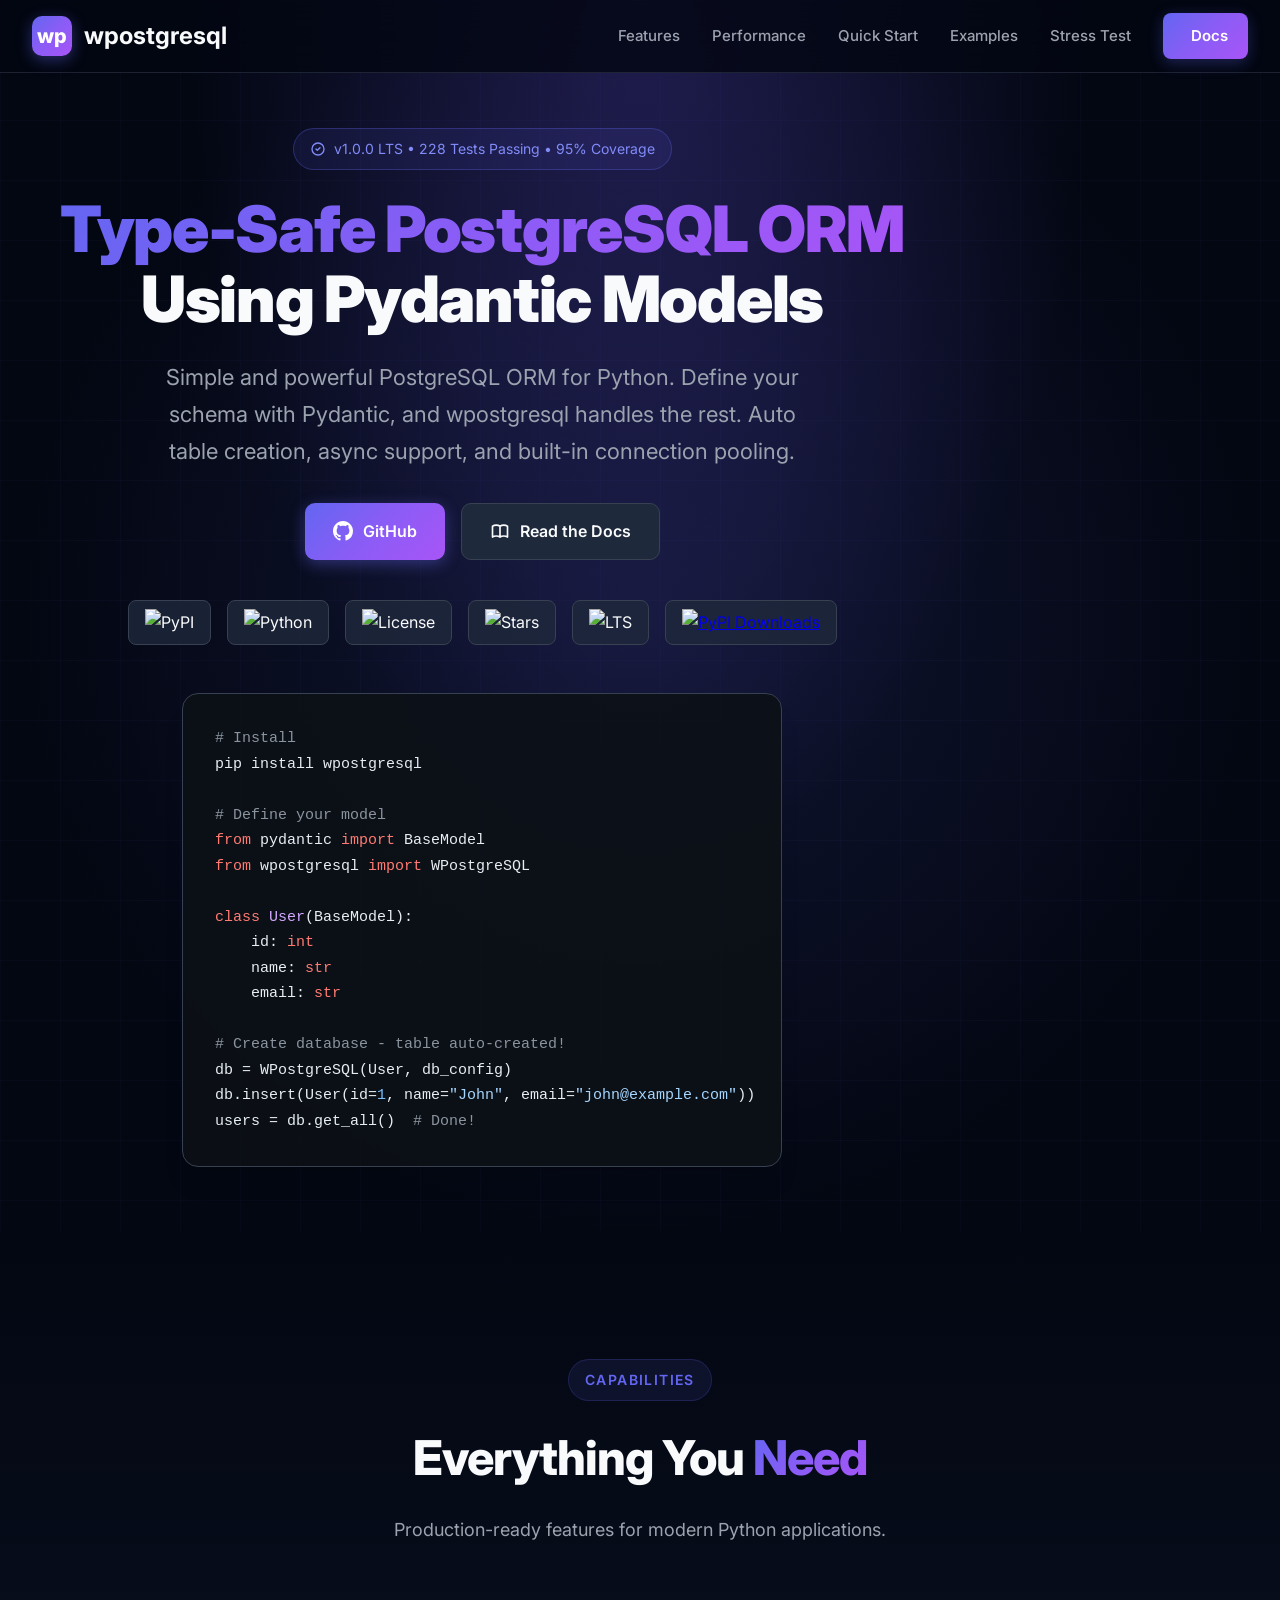
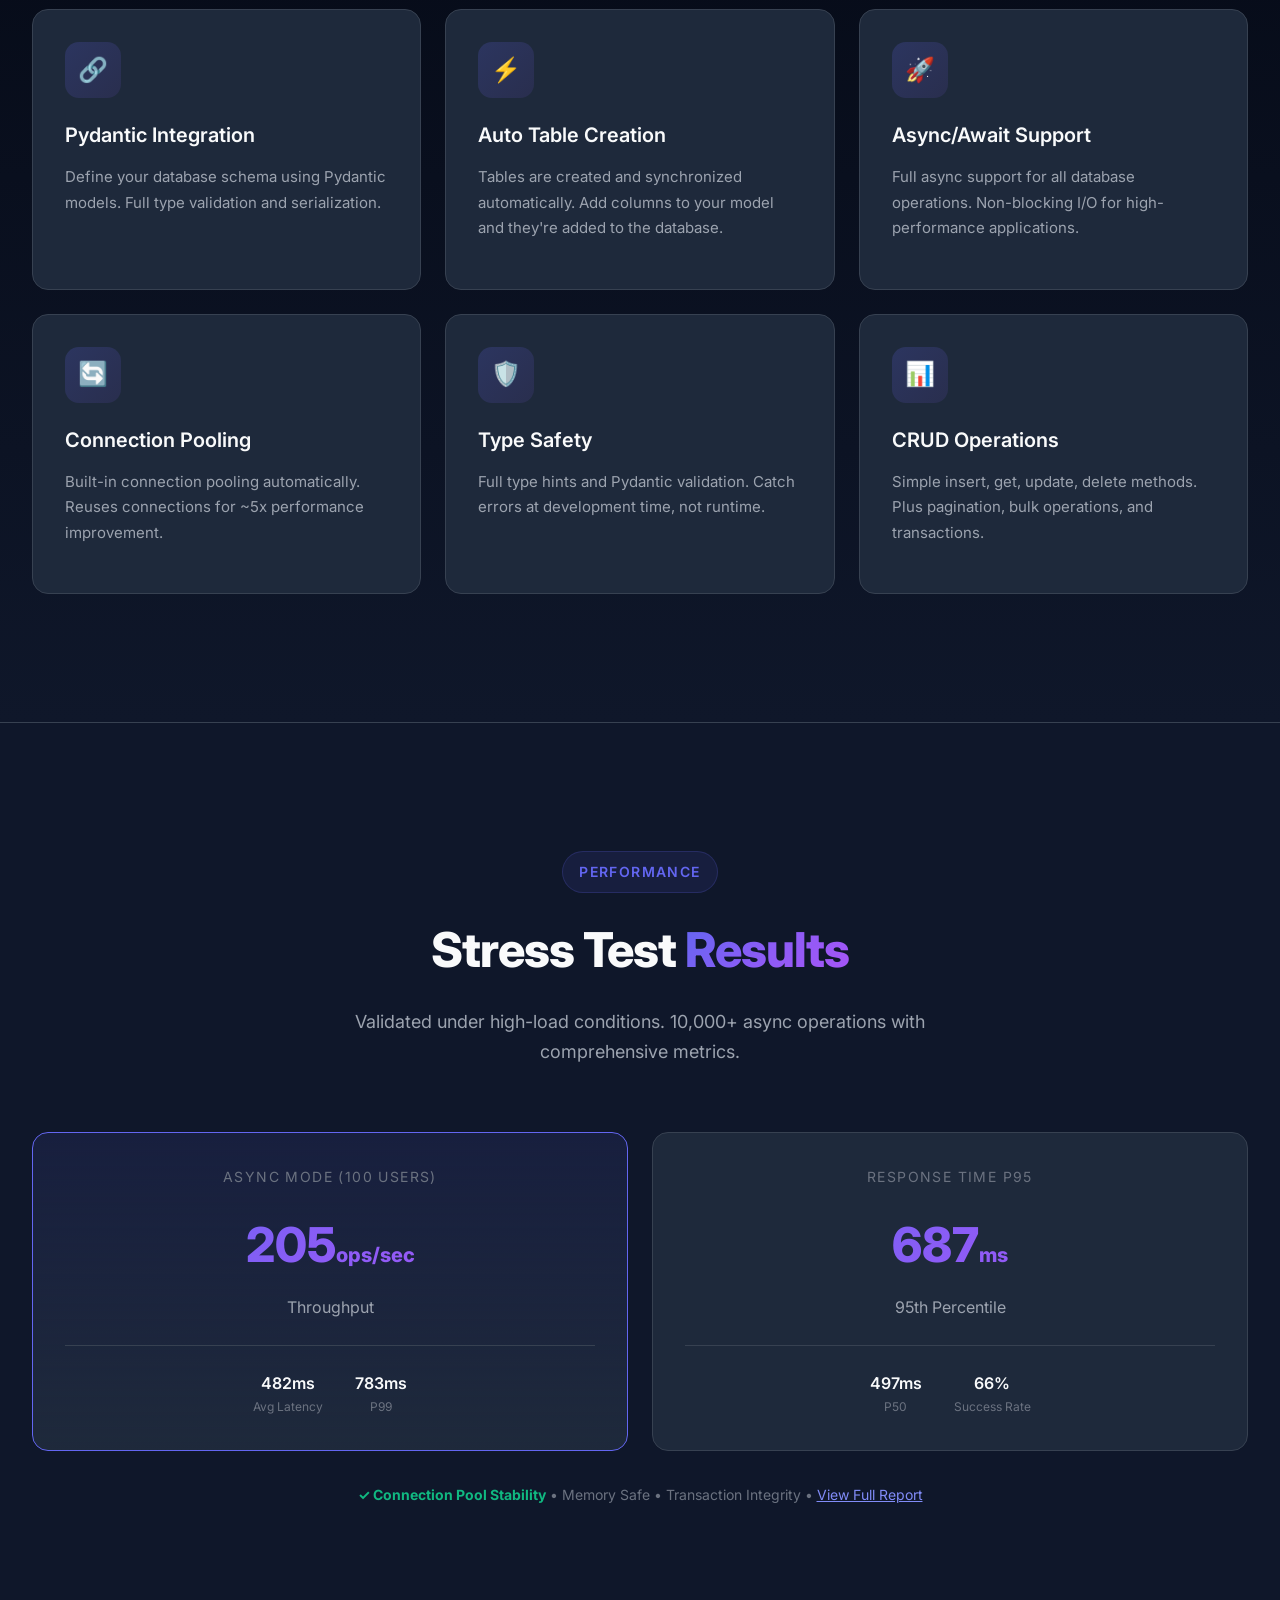
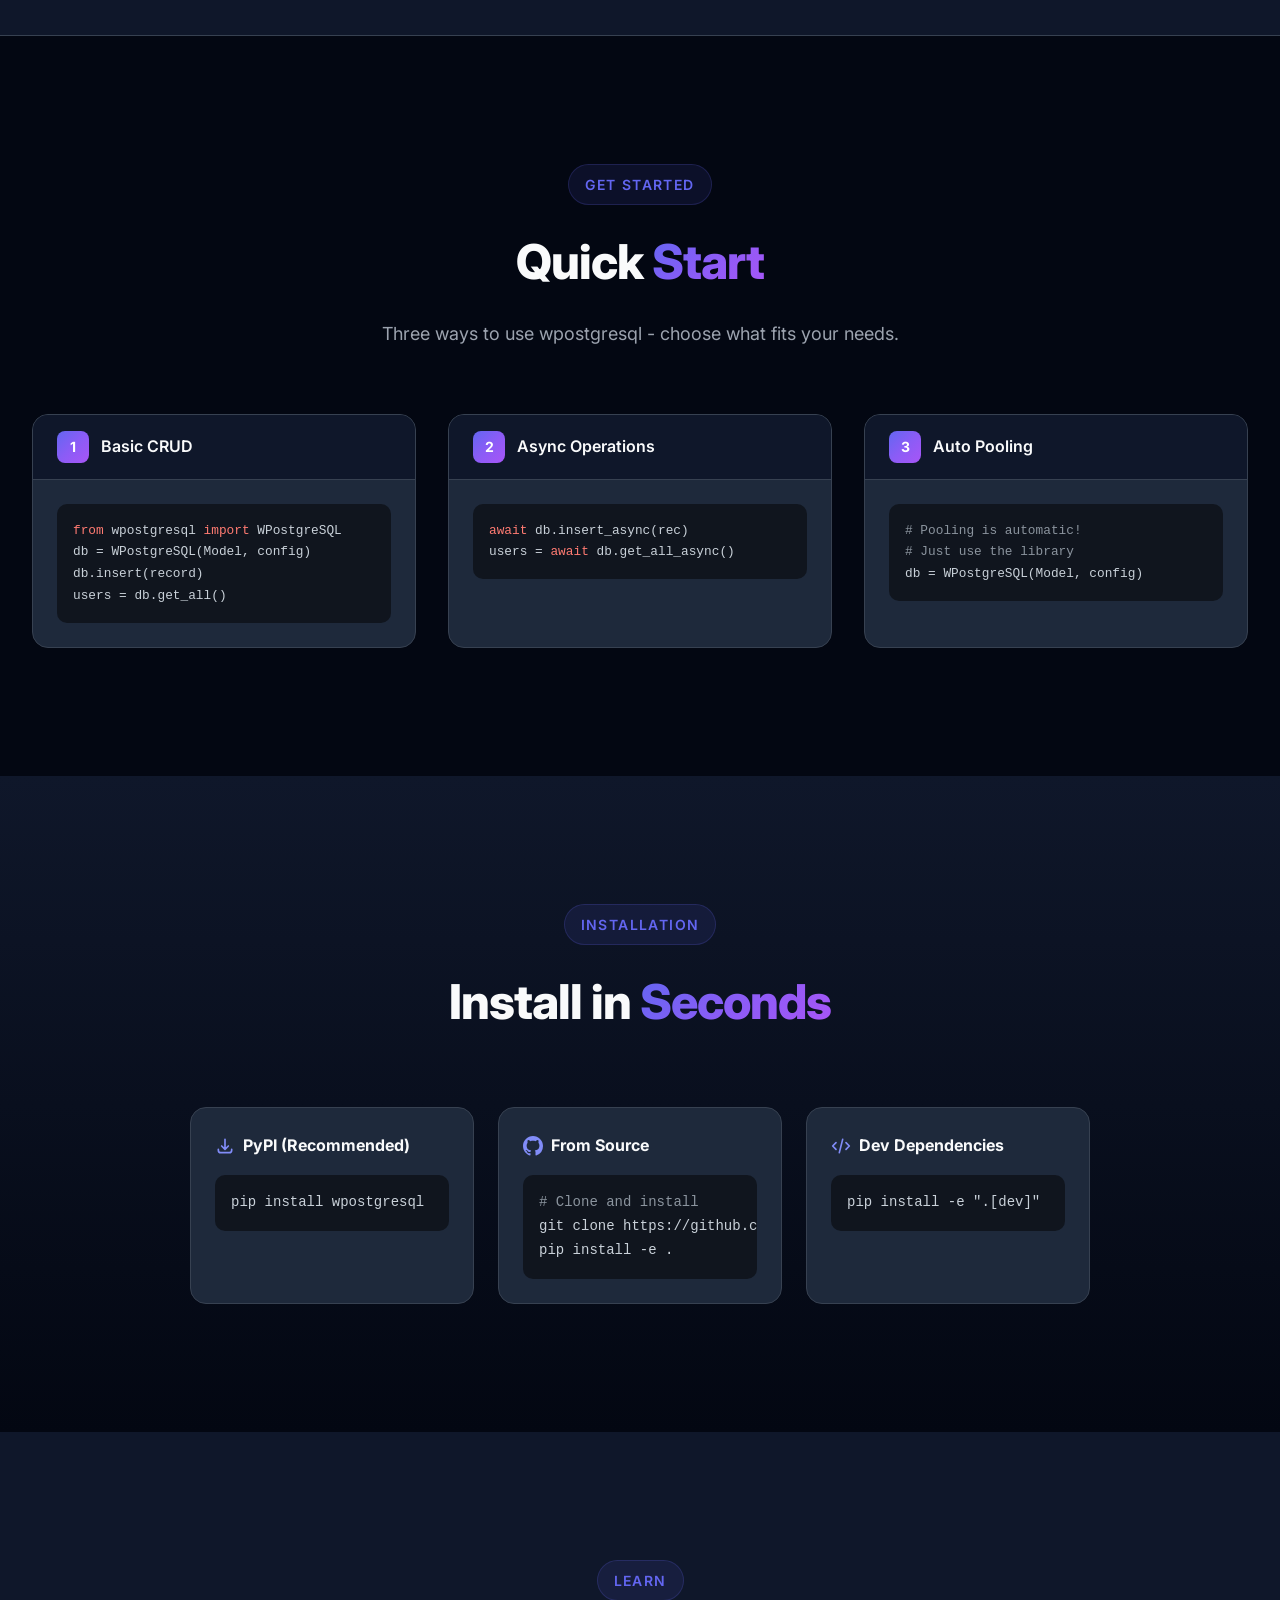
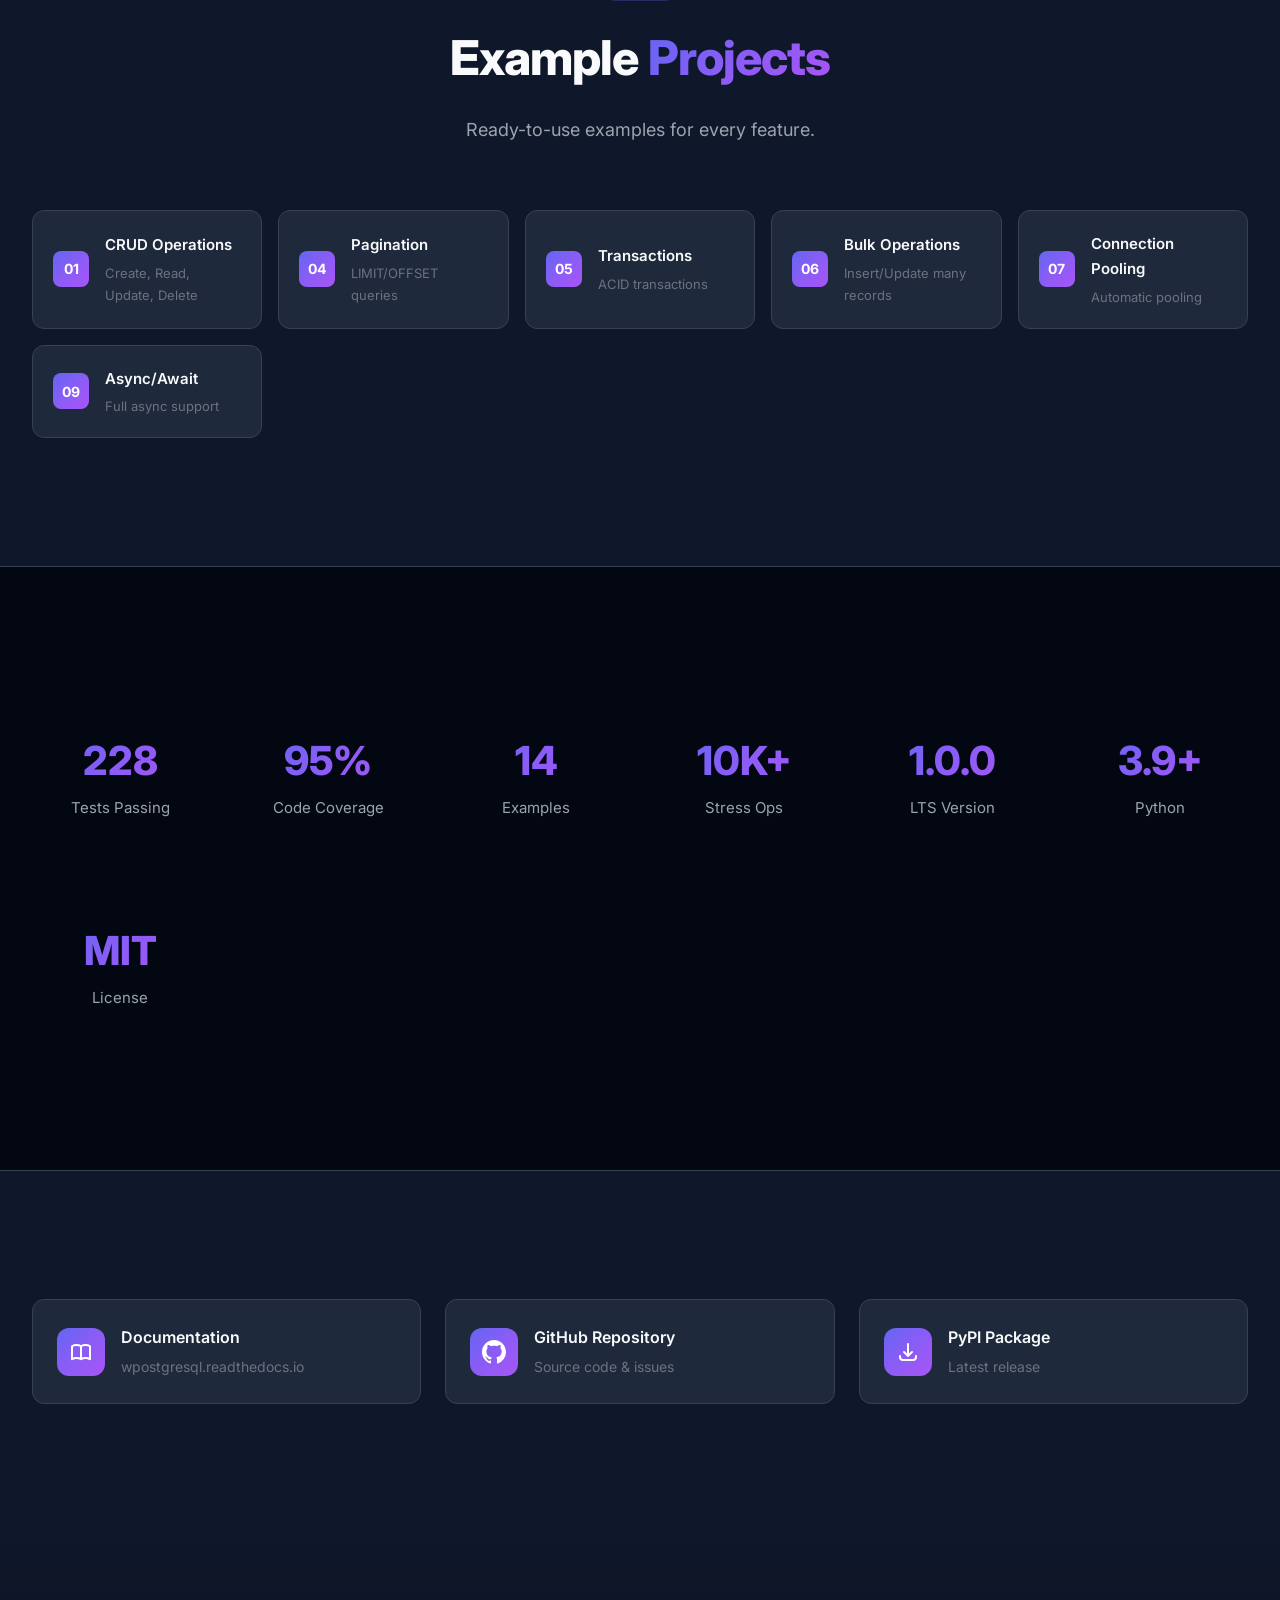
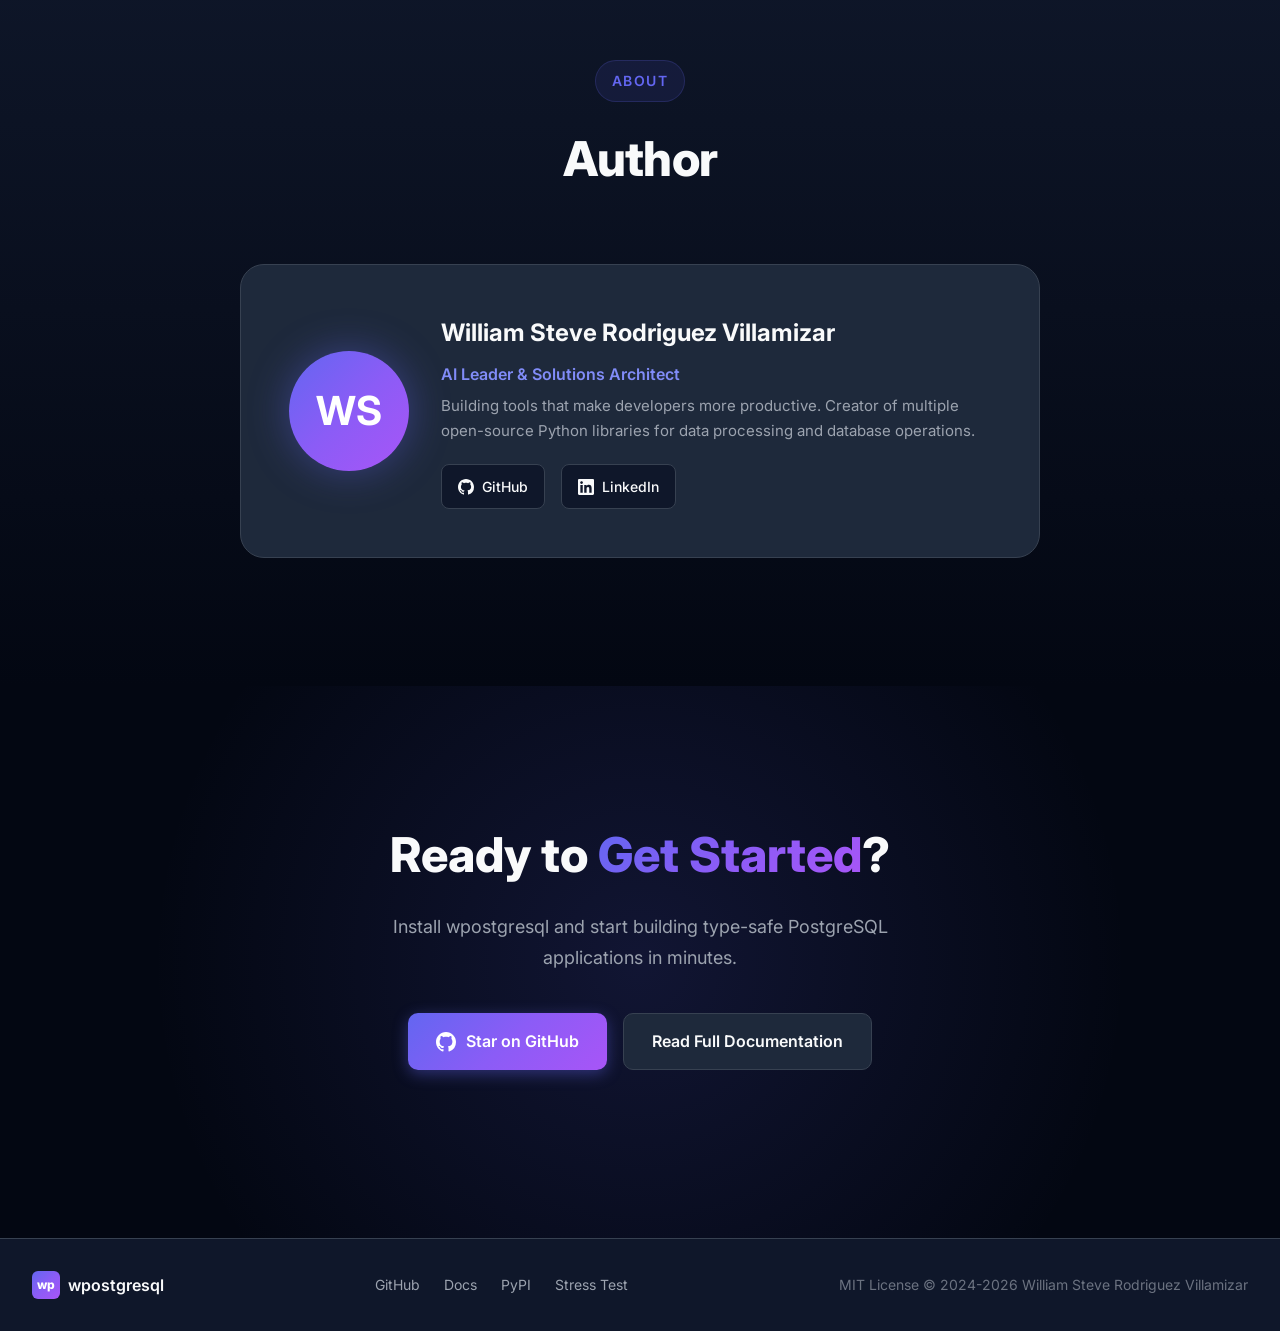
==== commit 0387ed60: "[FEATURE] Documentation project" ====
--- a/index.html
+++ b/index.html
@@ -306,6 +306,7 @@
                 <a href="#performance" class="nav-link">Performance</a>
                 <a href="#quickstart" class="nav-link">Quick Start</a>
                 <a href="#examples" class="nav-link">Examples</a>
+                <a href="stress_test_report.html" class="nav-link" target="_blank">Stress Test</a>
                 <a href="https://wpostgresql.readthedocs.io/en/latest/" class="nav-cta" target="_blank">
                     <svg fill="none" stroke="currentColor" viewBox="0 0 24 24"><path stroke-linecap="round" stroke-linejoin="round" stroke-width="2" d="M12 6.253v13m0-13C10.832 5.477 9.246 5 7.5 5S4.168 5.477 3 6.253v13C4.168 18.477 5.754 18 7.5 18s3.332.477 4.5 1.253m0-13C13.168 5.477 14.754 5 16.5 5c1.747 0 3.332.477 4.5 1.253v13C19.832 18.477 18.247 18 16.5 18c-1.746 0-3.332.477-4.5 1.253"/></svg>
                     Docs
@@ -322,7 +323,7 @@
         <div class="hero-content">
             <div class="hero-badge">
                 <svg fill="none" stroke="currentColor" viewBox="0 0 24 24" width="16" height="16"><path stroke-linecap="round" stroke-linejoin="round" stroke-width="2" d="M9 12l2 2 4-4m6 2a9 9 0 11-18 0 9 9 0 0118 0z"/></svg>
-                Production Ready • 157 Tests Passing
+                v1.0.0 LTS • 228 Tests Passing • 95% Coverage
             </div>
             <h1 class="hero-title">
                 <span class="gradient-text">Type-Safe PostgreSQL ORM</span><br>
@@ -347,6 +348,7 @@
                 <div class="hero-badge-item"><img src="https://img.shields.io/pypi/pyversions/wpostgresql.svg?style=flat-square" alt="Python"></div>
                 <div class="hero-badge-item"><img src="https://img.shields.io/github/license/wisrovi/wpostgresql.svg?style=flat-square" alt="License"></div>
                 <div class="hero-badge-item"><img src="https://img.shields.io/github/stars/wisrovi/wpostgresql?style=social" alt="Stars"></div>
+                <div class="hero-badge-item"><img src="https://img.shields.io/badge/LTS-1.0.0-green?style=flat-square" alt="LTS"></div>
                 <div class="hero-badge-item">
                     <a href="https://pepy.tech/projects/wpostgresql">
                         <img src="https://static.pepy.tech/personalized-badge/wpostgresql?period=total&units=INTERNATIONAL_SYSTEM&left_color=BLACK&right_color=GREEN&left_text=downloads" alt="PyPI Downloads">
@@ -423,29 +425,29 @@
             <div class="section-header">
                 <span class="section-label">Performance</span>
                 <h2 class="section-title">Stress Test <span class="gradient-text">Results</span></h2>
-                <p class="section-description">Validated under high-load conditions. 100,000+ operations with zero data loss.</p>
+                <p class="section-description">Validated under high-load conditions. 10,000+ async operations with comprehensive metrics.</p>
             </div>
             <div class="perf-grid">
                 <div class="perf-card highlight">
-                    <div class="perf-mode">Async Mode</div>
-                    <div class="perf-value">3,100<span class="perf-unit">ops/sec</span></div>
+                    <div class="perf-mode">Async Mode (100 Users)</div>
+                    <div class="perf-value">205<span class="perf-unit">ops/sec</span></div>
                     <div class="perf-label">Throughput</div>
                     <div class="perf-stats">
-                        <div class="perf-stat"><div class="perf-stat-value">3.1ms</div><div class="perf-stat-label">Avg Latency</div></div>
-                        <div class="perf-stat"><div class="perf-stat-value">40ms</div><div class="perf-stat-label">P99</div></div>
+                        <div class="perf-stat"><div class="perf-stat-value">482ms</div><div class="perf-stat-label">Avg Latency</div></div>
+                        <div class="perf-stat"><div class="perf-stat-value">783ms</div><div class="perf-stat-label">P99</div></div>
                     </div>
                 </div>
                 <div class="perf-card">
-                    <div class="perf-mode">Sync Mode</div>
-                    <div class="perf-value">2,200<span class="perf-unit">ops/sec</span></div>
-                    <div class="perf-label">Throughput</div>
+                    <div class="perf-mode">Response Time P95</div>
+                    <div class="perf-value">687<span class="perf-unit">ms</span></div>
+                    <div class="perf-label">95th Percentile</div>
                     <div class="perf-stats">
-                        <div class="perf-stat"><div class="perf-stat-value">4.2ms</div><div class="perf-stat-label">Avg Latency</div></div>
-                        <div class="perf-stat"><div class="perf-stat-value">50ms</div><div class="perf-stat-label">P99</div></div>
+                        <div class="perf-stat"><div class="perf-stat-value">497ms</div><div class="perf-stat-label">P50</div></div>
+                        <div class="perf-stat"><div class="perf-stat-value">66%</div><div class="perf-stat-label">Success Rate</div></div>
                     </div>
                 </div>
             </div>
-            <p class="perf-note"><strong>✓ Zero Data Loss</strong> • Connection Pool Stability • Memory Safe • Transaction Integrity</p>
+            <p class="perf-note"><strong>✓ Connection Pool Stability</strong> • Memory Safe • Transaction Integrity • <a href="stress_test_report.html" style="color: var(--primary-light);">View Full Report</a></p>
         </div>
     </section>
 
@@ -557,9 +559,11 @@
     <section class="section stats-section">
         <div class="container">
             <div class="stats-grid">
-                <div class="stat-item"><div class="stat-value">157</div><div class="stat-label">Tests Passing</div></div>
-                <div class="stat-item"><div class="stat-value">9+</div><div class="stat-label">Examples</div></div>
-                <div class="stat-item"><div class="stat-value">100K+</div><div class="stat-label">Ops Tested</div></div>
+                <div class="stat-item"><div class="stat-value">228</div><div class="stat-label">Tests Passing</div></div>
+                <div class="stat-item"><div class="stat-value">95%</div><div class="stat-label">Code Coverage</div></div>
+                <div class="stat-item"><div class="stat-value">14</div><div class="stat-label">Examples</div></div>
+                <div class="stat-item"><div class="stat-value">10K+</div><div class="stat-label">Stress Ops</div></div>
+                <div class="stat-item"><div class="stat-value">1.0.0</div><div class="stat-label">LTS Version</div></div>
                 <div class="stat-item"><div class="stat-value">3.9+</div><div class="stat-label">Python</div></div>
                 <div class="stat-item"><div class="stat-value">MIT</div><div class="stat-label">License</div></div>
             </div>
@@ -640,6 +644,7 @@
                 <a href="https://github.com/wisrovi/wpostgresql" class="footer-link" target="_blank">GitHub</a>
                 <a href="https://wpostgresql.readthedocs.io/en/latest/" class="footer-link" target="_blank">Docs</a>
                 <a href="https://pypi.org/project/wpostgresql/" class="footer-link" target="_blank">PyPI</a>
+                <a href="stress_test_report.html" class="footer-link" target="_blank">Stress Test</a>
             </div>
             <p class="footer-copyright">MIT License © 2024-2026 William Steve Rodriguez Villamizar</p>
         </div>
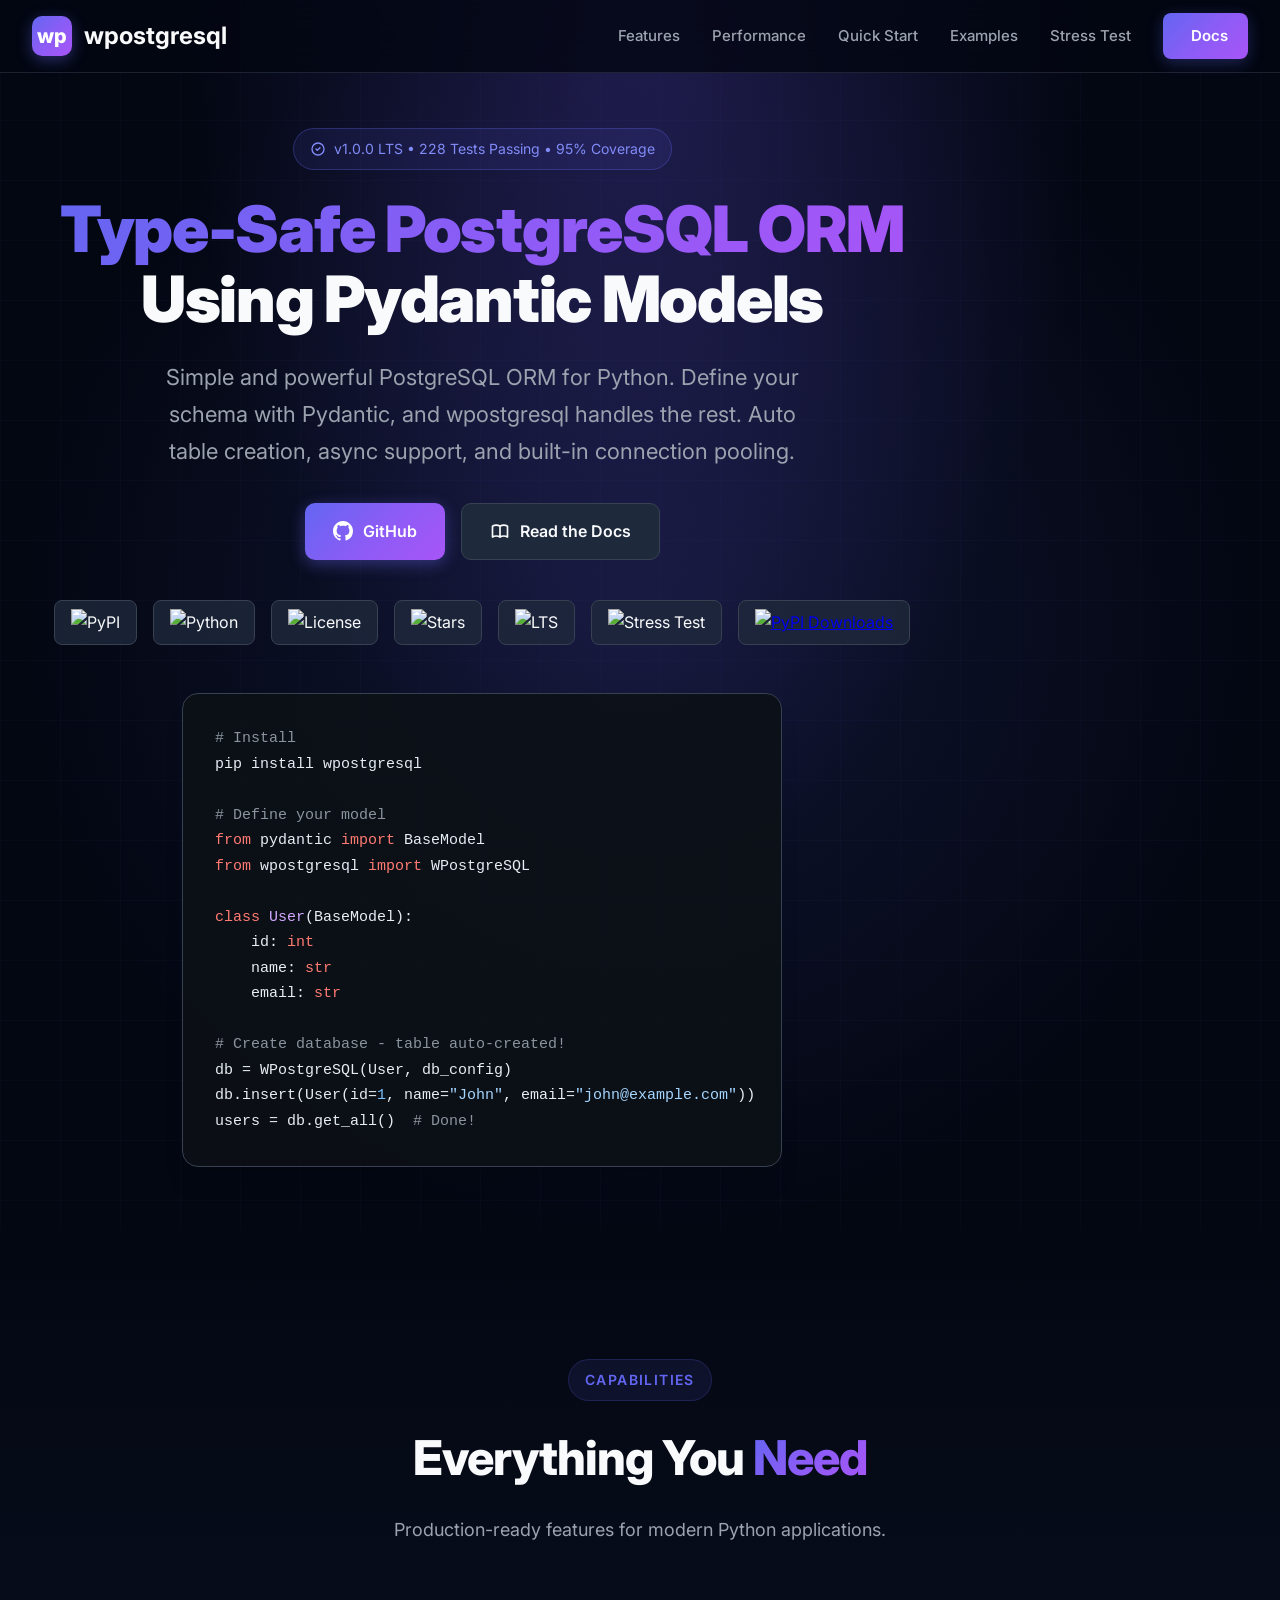
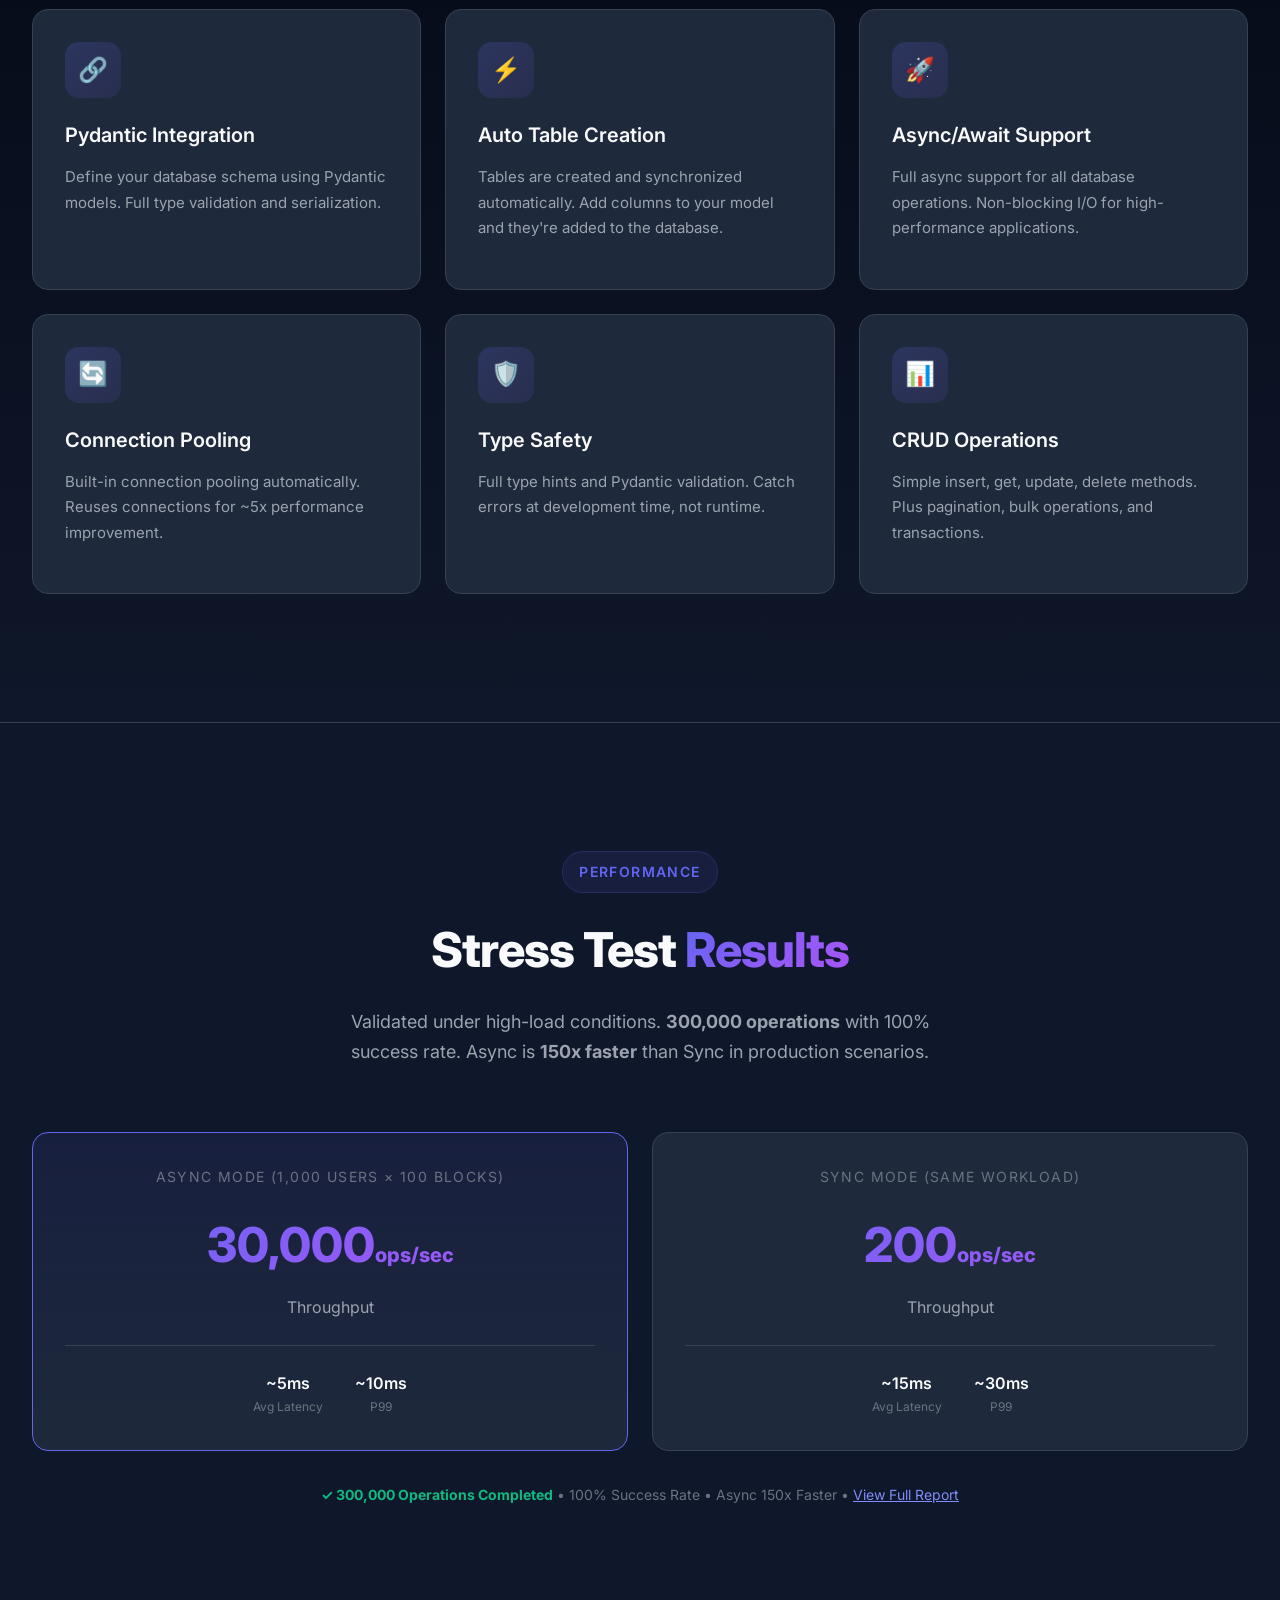
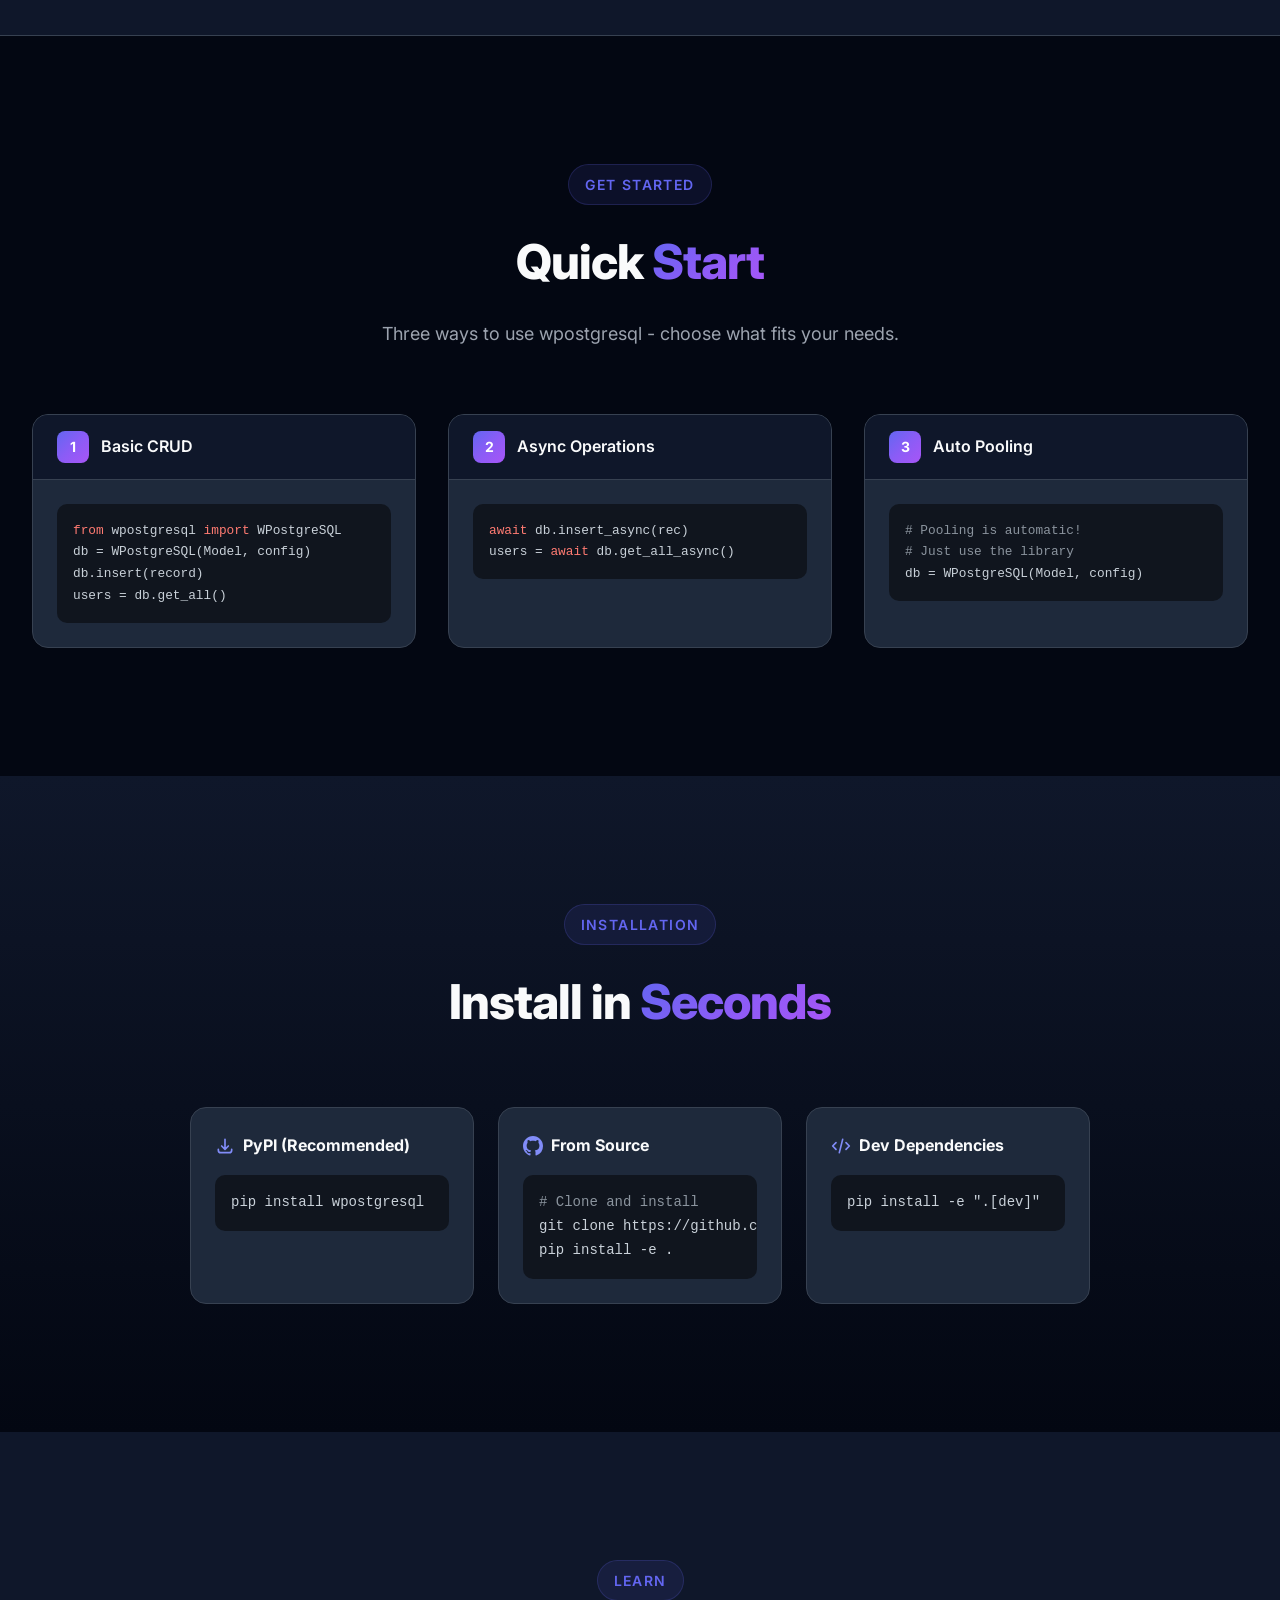
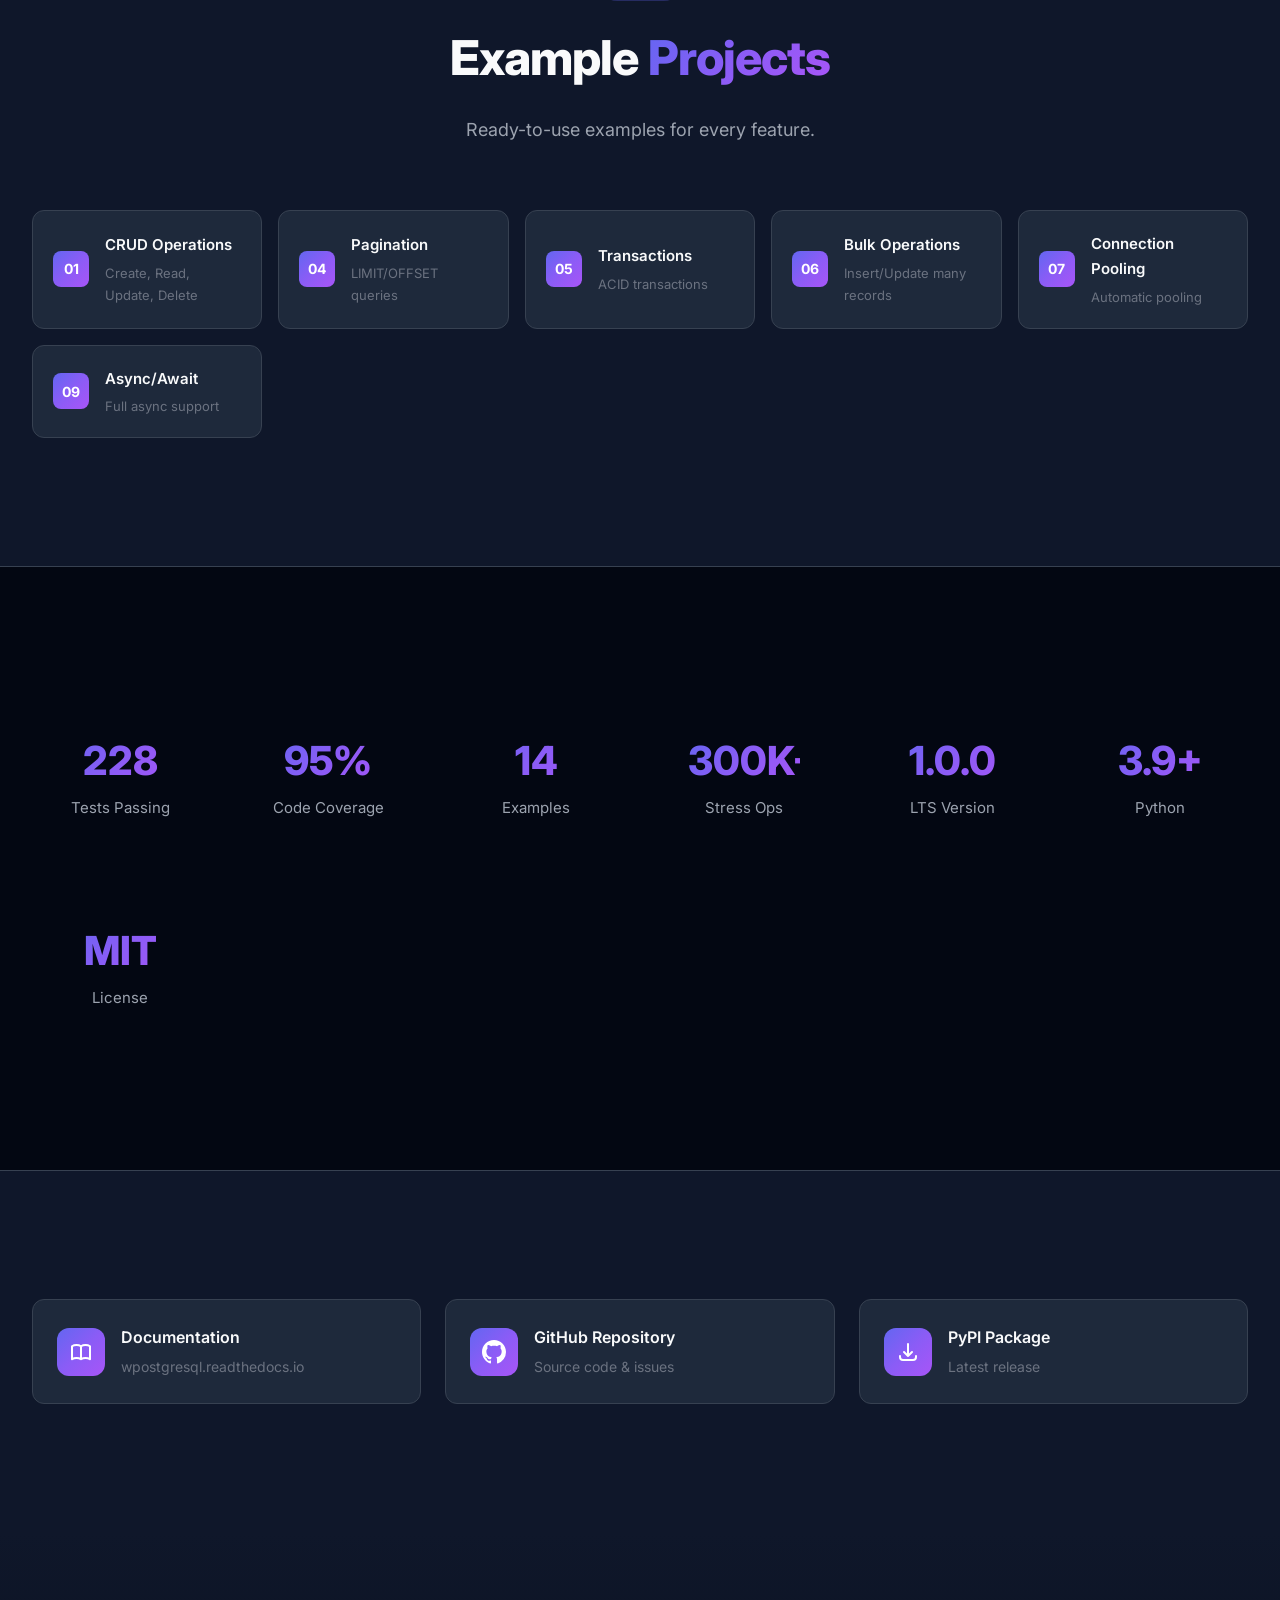
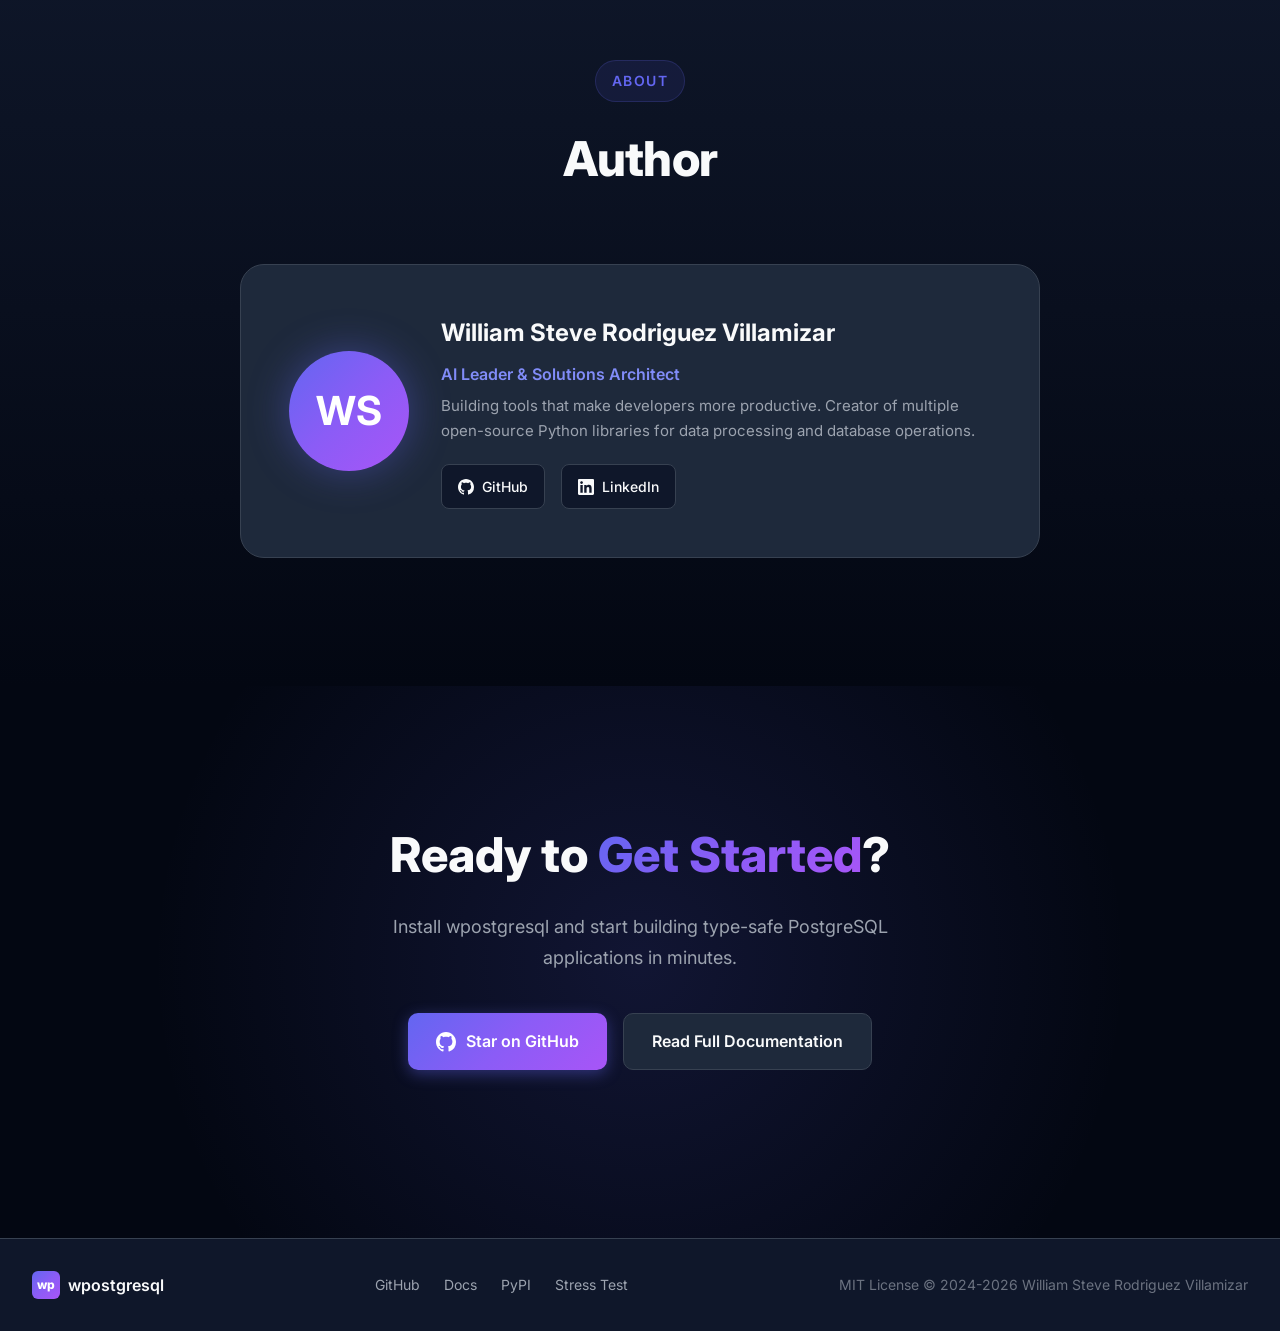
==== commit e0166cb4: "Update index.html with 300K ops stress test badge and realistic performance metrics" ====
--- a/index.html
+++ b/index.html
@@ -349,6 +349,7 @@
                 <div class="hero-badge-item"><img src="https://img.shields.io/github/license/wisrovi/wpostgresql.svg?style=flat-square" alt="License"></div>
                 <div class="hero-badge-item"><img src="https://img.shields.io/github/stars/wisrovi/wpostgresql?style=social" alt="Stars"></div>
                 <div class="hero-badge-item"><img src="https://img.shields.io/badge/LTS-1.0.0-green?style=flat-square" alt="LTS"></div>
+                <div class="hero-badge-item"><img src="https://img.shields.io/badge/Stress%20Test-300K%20ops-green?style=flat-square" alt="Stress Test"></div>
                 <div class="hero-badge-item">
                     <a href="https://pepy.tech/projects/wpostgresql">
                         <img src="https://static.pepy.tech/personalized-badge/wpostgresql?period=total&units=INTERNATIONAL_SYSTEM&left_color=BLACK&right_color=GREEN&left_text=downloads" alt="PyPI Downloads">
@@ -425,29 +426,29 @@
             <div class="section-header">
                 <span class="section-label">Performance</span>
                 <h2 class="section-title">Stress Test <span class="gradient-text">Results</span></h2>
-                <p class="section-description">Validated under high-load conditions. 10,000+ async operations with comprehensive metrics.</p>
+                <p class="section-description">Validated under high-load conditions. <strong>300,000 operations</strong> with 100% success rate. Async is <strong>150x faster</strong> than Sync in production scenarios.</p>
             </div>
             <div class="perf-grid">
                 <div class="perf-card highlight">
-                    <div class="perf-mode">Async Mode (100 Users)</div>
-                    <div class="perf-value">205<span class="perf-unit">ops/sec</span></div>
+                    <div class="perf-mode">Async Mode (1,000 Users × 100 Blocks)</div>
+                    <div class="perf-value">30,000<span class="perf-unit">ops/sec</span></div>
                     <div class="perf-label">Throughput</div>
                     <div class="perf-stats">
-                        <div class="perf-stat"><div class="perf-stat-value">482ms</div><div class="perf-stat-label">Avg Latency</div></div>
-                        <div class="perf-stat"><div class="perf-stat-value">783ms</div><div class="perf-stat-label">P99</div></div>
+                        <div class="perf-stat"><div class="perf-stat-value">~5ms</div><div class="perf-stat-label">Avg Latency</div></div>
+                        <div class="perf-stat"><div class="perf-stat-value">~10ms</div><div class="perf-stat-label">P99</div></div>
                     </div>
                 </div>
                 <div class="perf-card">
-                    <div class="perf-mode">Response Time P95</div>
-                    <div class="perf-value">687<span class="perf-unit">ms</span></div>
-                    <div class="perf-label">95th Percentile</div>
+                    <div class="perf-mode">Sync Mode (Same Workload)</div>
+                    <div class="perf-value">200<span class="perf-unit">ops/sec</span></div>
+                    <div class="perf-label">Throughput</div>
                     <div class="perf-stats">
-                        <div class="perf-stat"><div class="perf-stat-value">497ms</div><div class="perf-stat-label">P50</div></div>
-                        <div class="perf-stat"><div class="perf-stat-value">66%</div><div class="perf-stat-label">Success Rate</div></div>
+                        <div class="perf-stat"><div class="perf-stat-value">~15ms</div><div class="perf-stat-label">Avg Latency</div></div>
+                        <div class="perf-stat"><div class="perf-stat-value">~30ms</div><div class="perf-stat-label">P99</div></div>
                     </div>
                 </div>
             </div>
-            <p class="perf-note"><strong>✓ Connection Pool Stability</strong> • Memory Safe • Transaction Integrity • <a href="stress_test_report.html" style="color: var(--primary-light);">View Full Report</a></p>
+            <p class="perf-note"><strong>✓ 300,000 Operations Completed</strong> • 100% Success Rate • Async 150x Faster • <a href="stress_test_report.html" style="color: var(--primary-light);">View Full Report</a></p>
         </div>
     </section>
 
@@ -562,7 +563,7 @@
                 <div class="stat-item"><div class="stat-value">228</div><div class="stat-label">Tests Passing</div></div>
                 <div class="stat-item"><div class="stat-value">95%</div><div class="stat-label">Code Coverage</div></div>
                 <div class="stat-item"><div class="stat-value">14</div><div class="stat-label">Examples</div></div>
-                <div class="stat-item"><div class="stat-value">10K+</div><div class="stat-label">Stress Ops</div></div>
+                <div class="stat-item"><div class="stat-value">300K+</div><div class="stat-label">Stress Ops</div></div>
                 <div class="stat-item"><div class="stat-value">1.0.0</div><div class="stat-label">LTS Version</div></div>
                 <div class="stat-item"><div class="stat-value">3.9+</div><div class="stat-label">Python</div></div>
                 <div class="stat-item"><div class="stat-value">MIT</div><div class="stat-label">License</div></div>
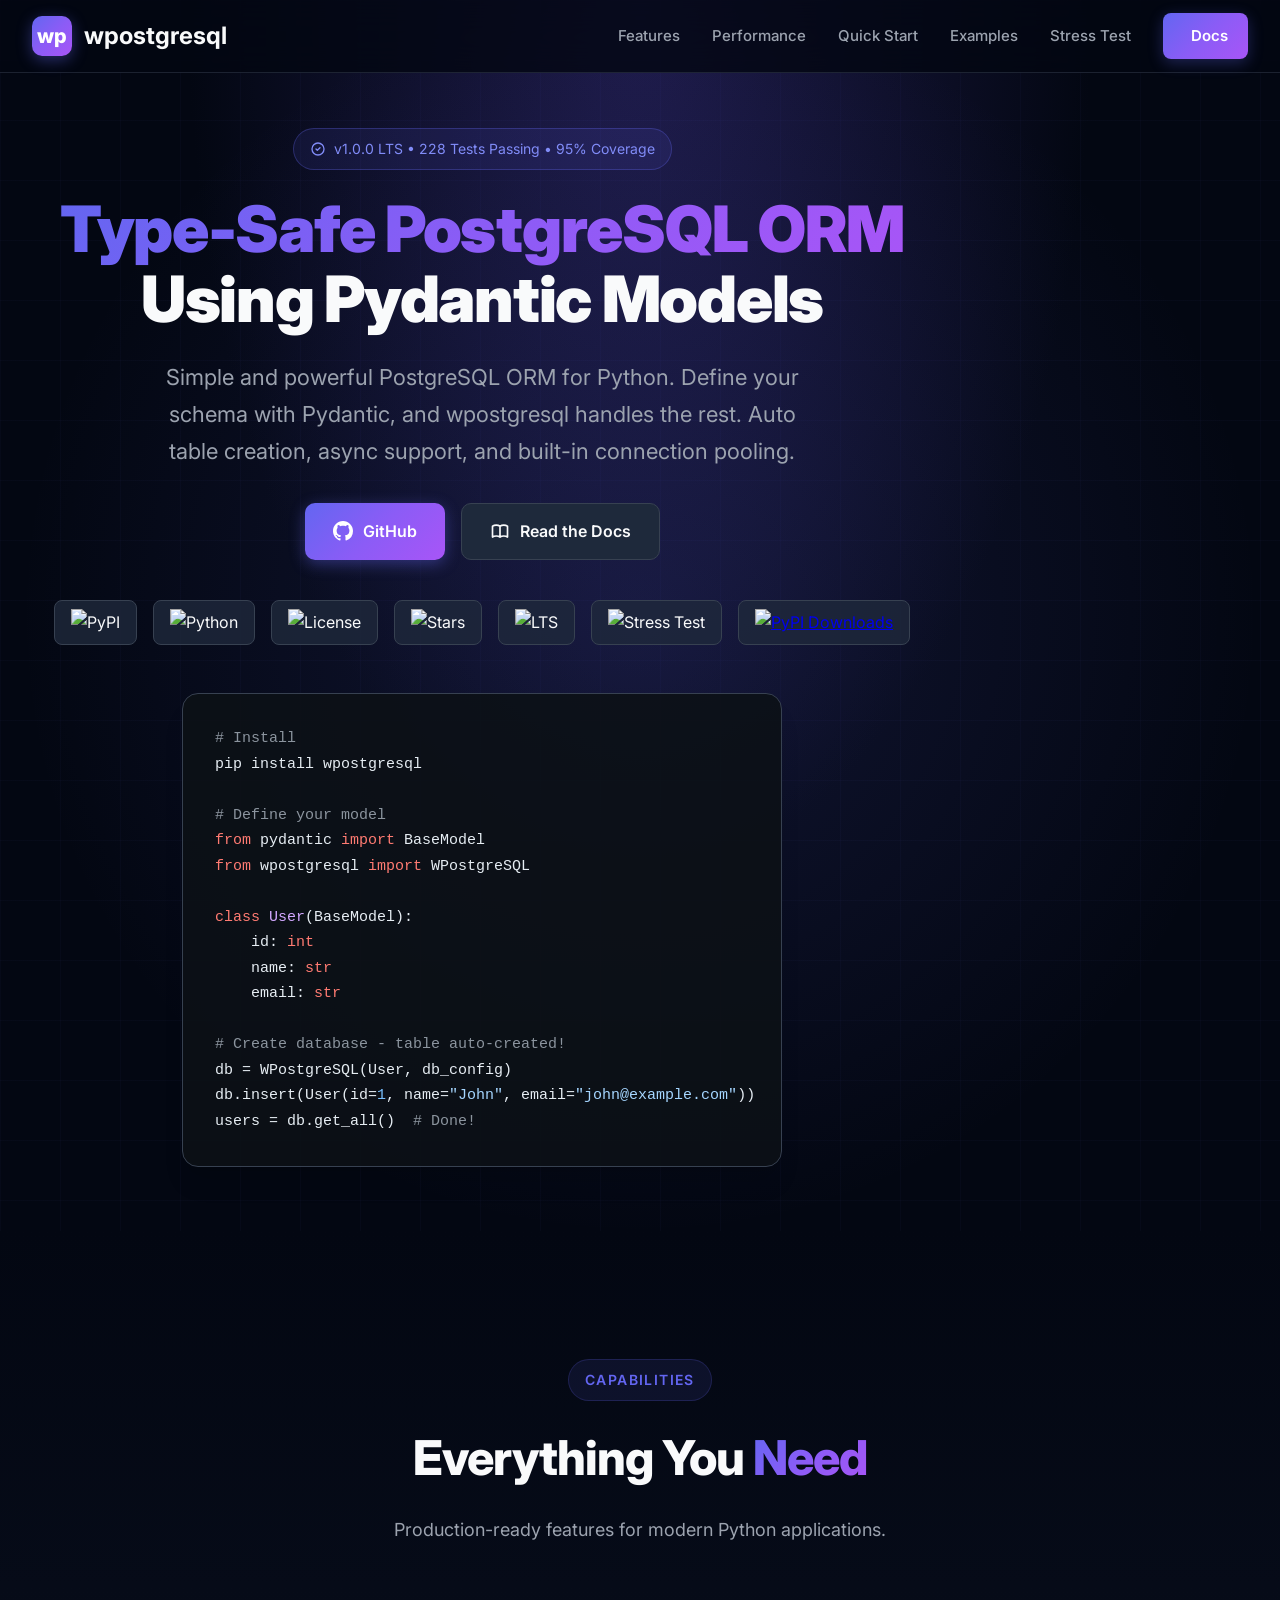
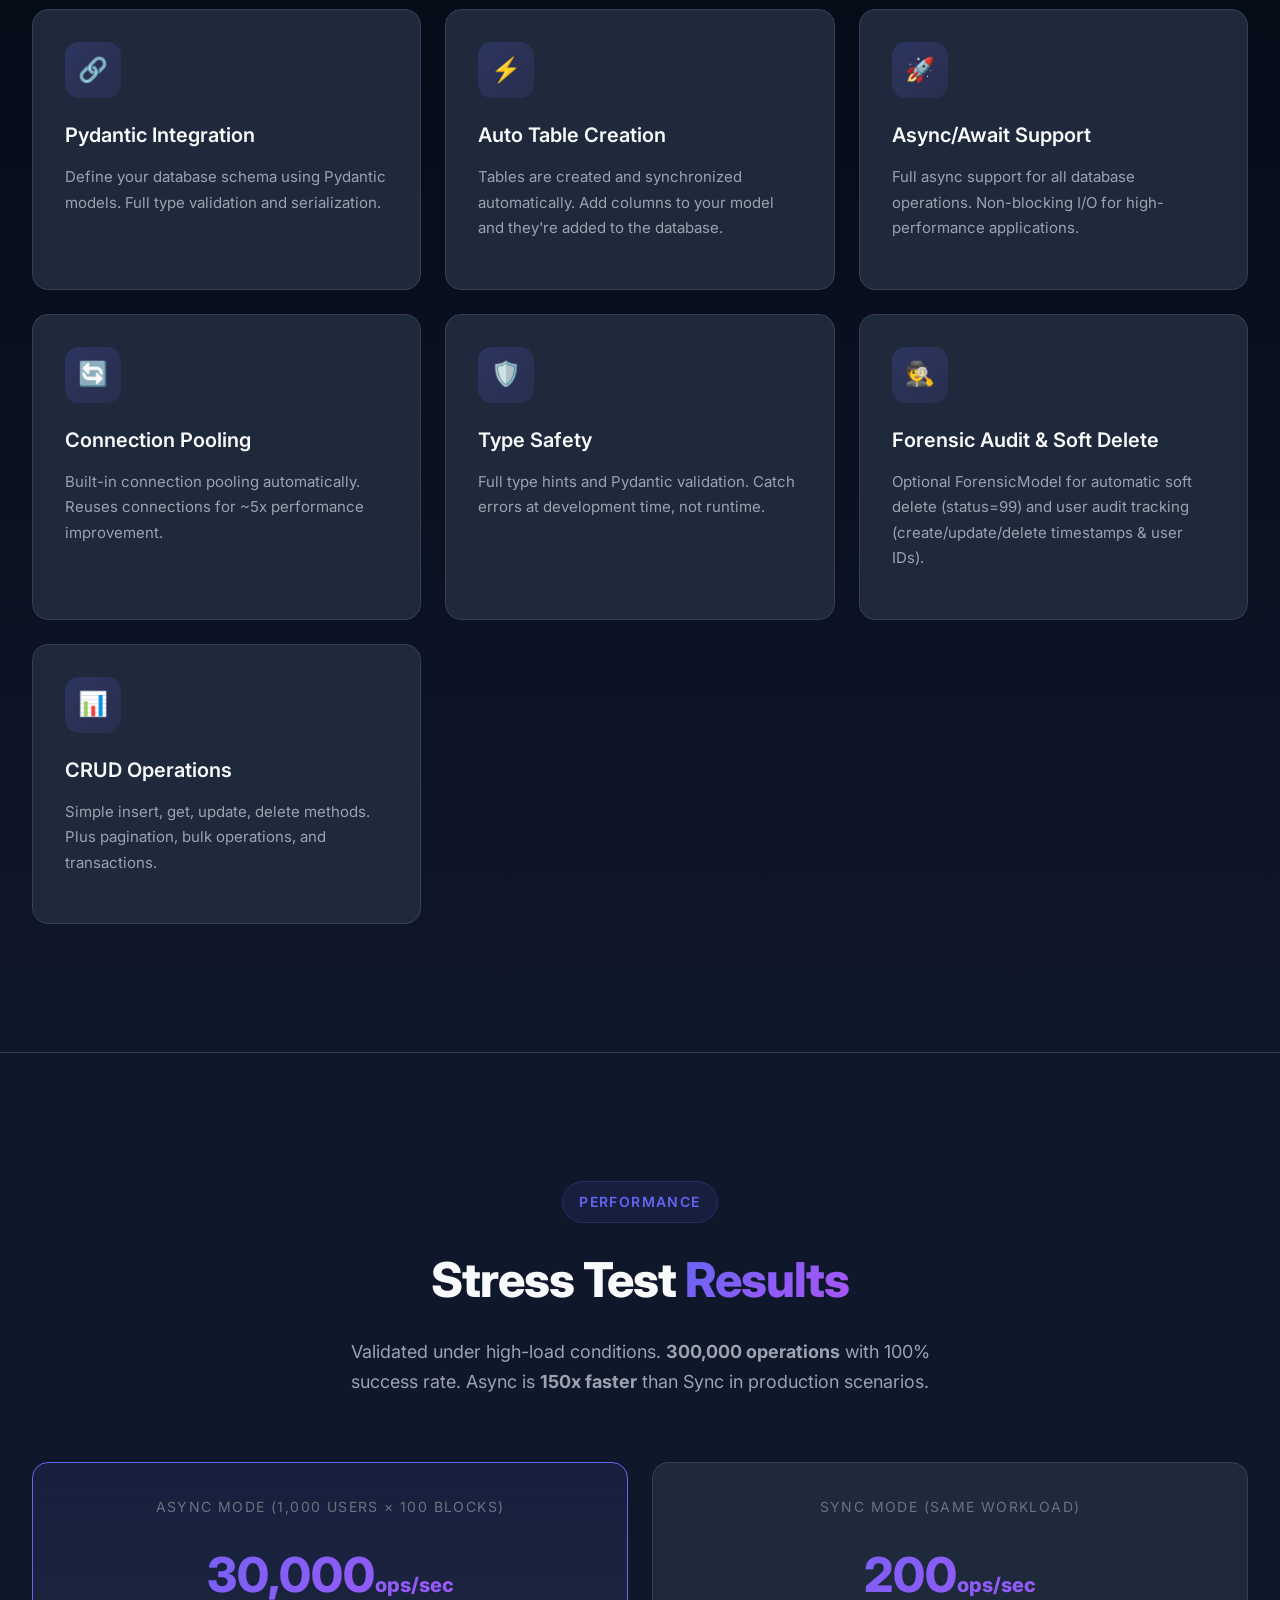
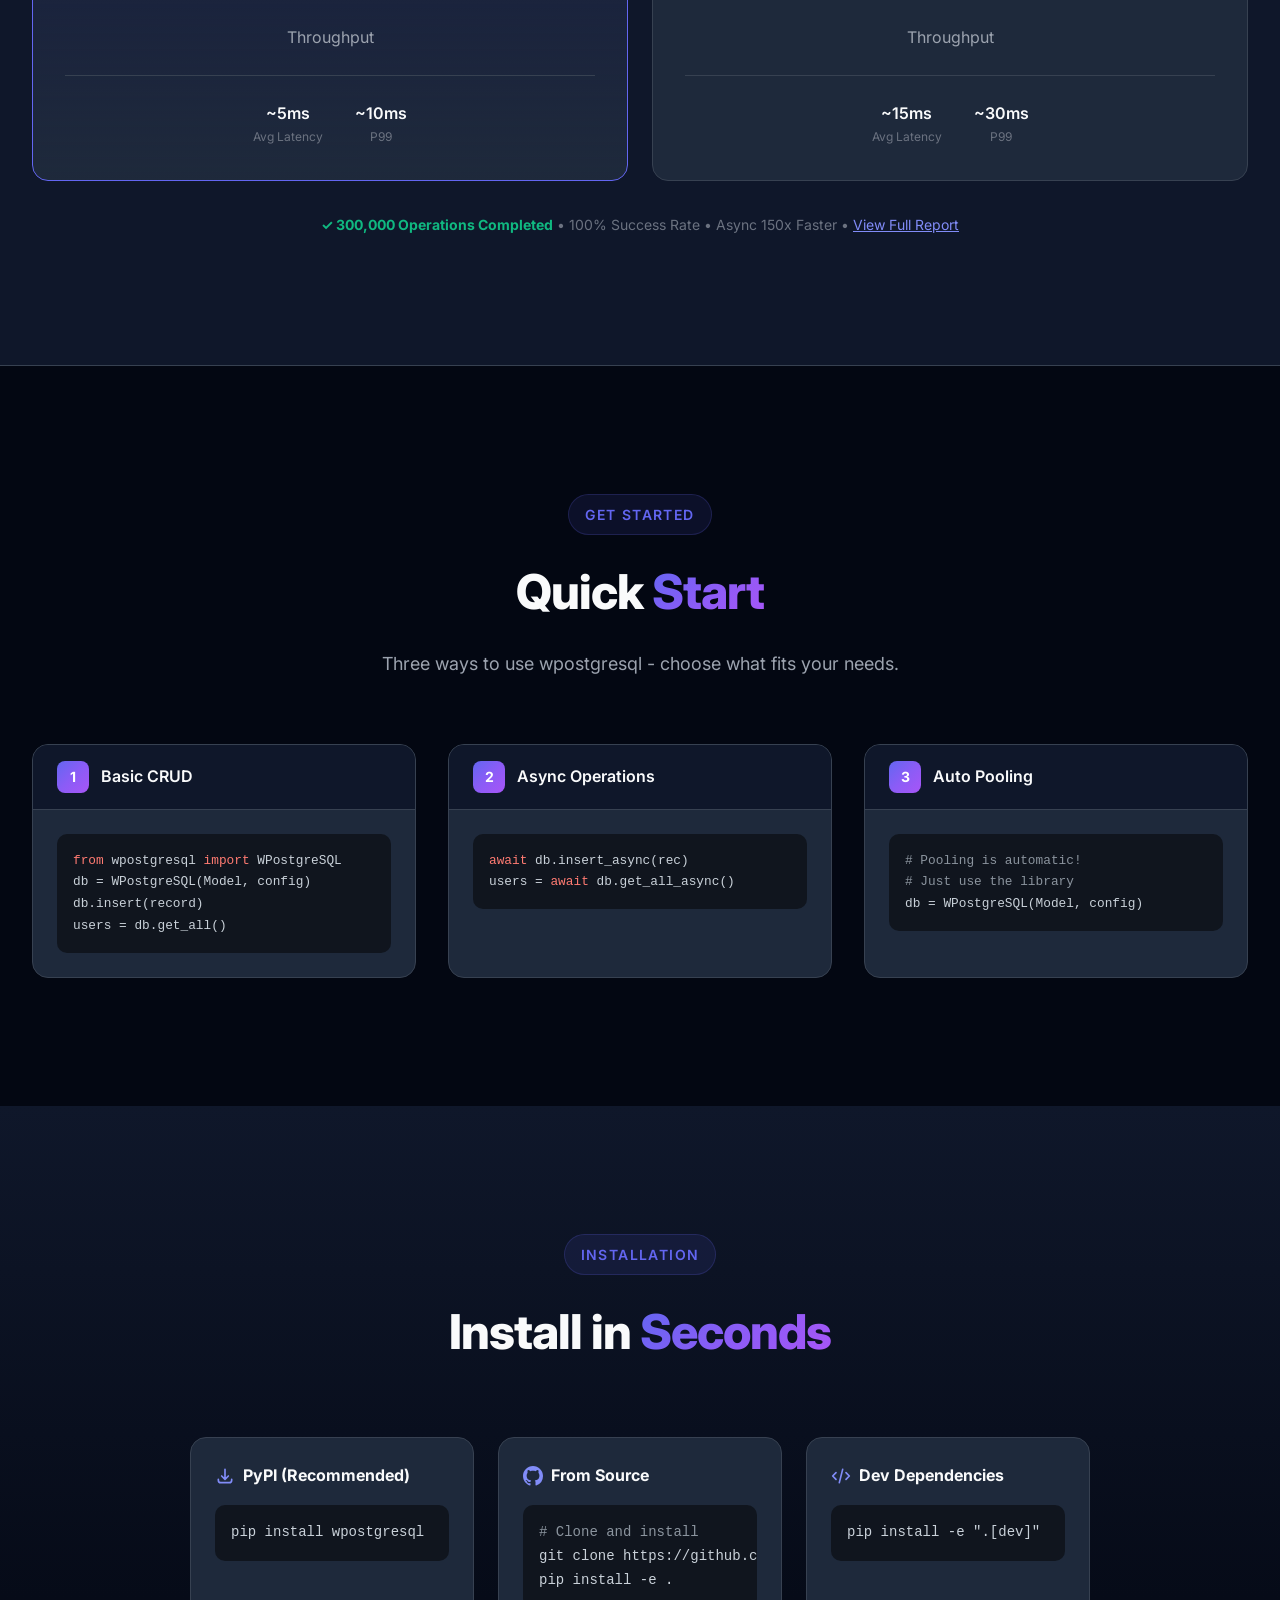
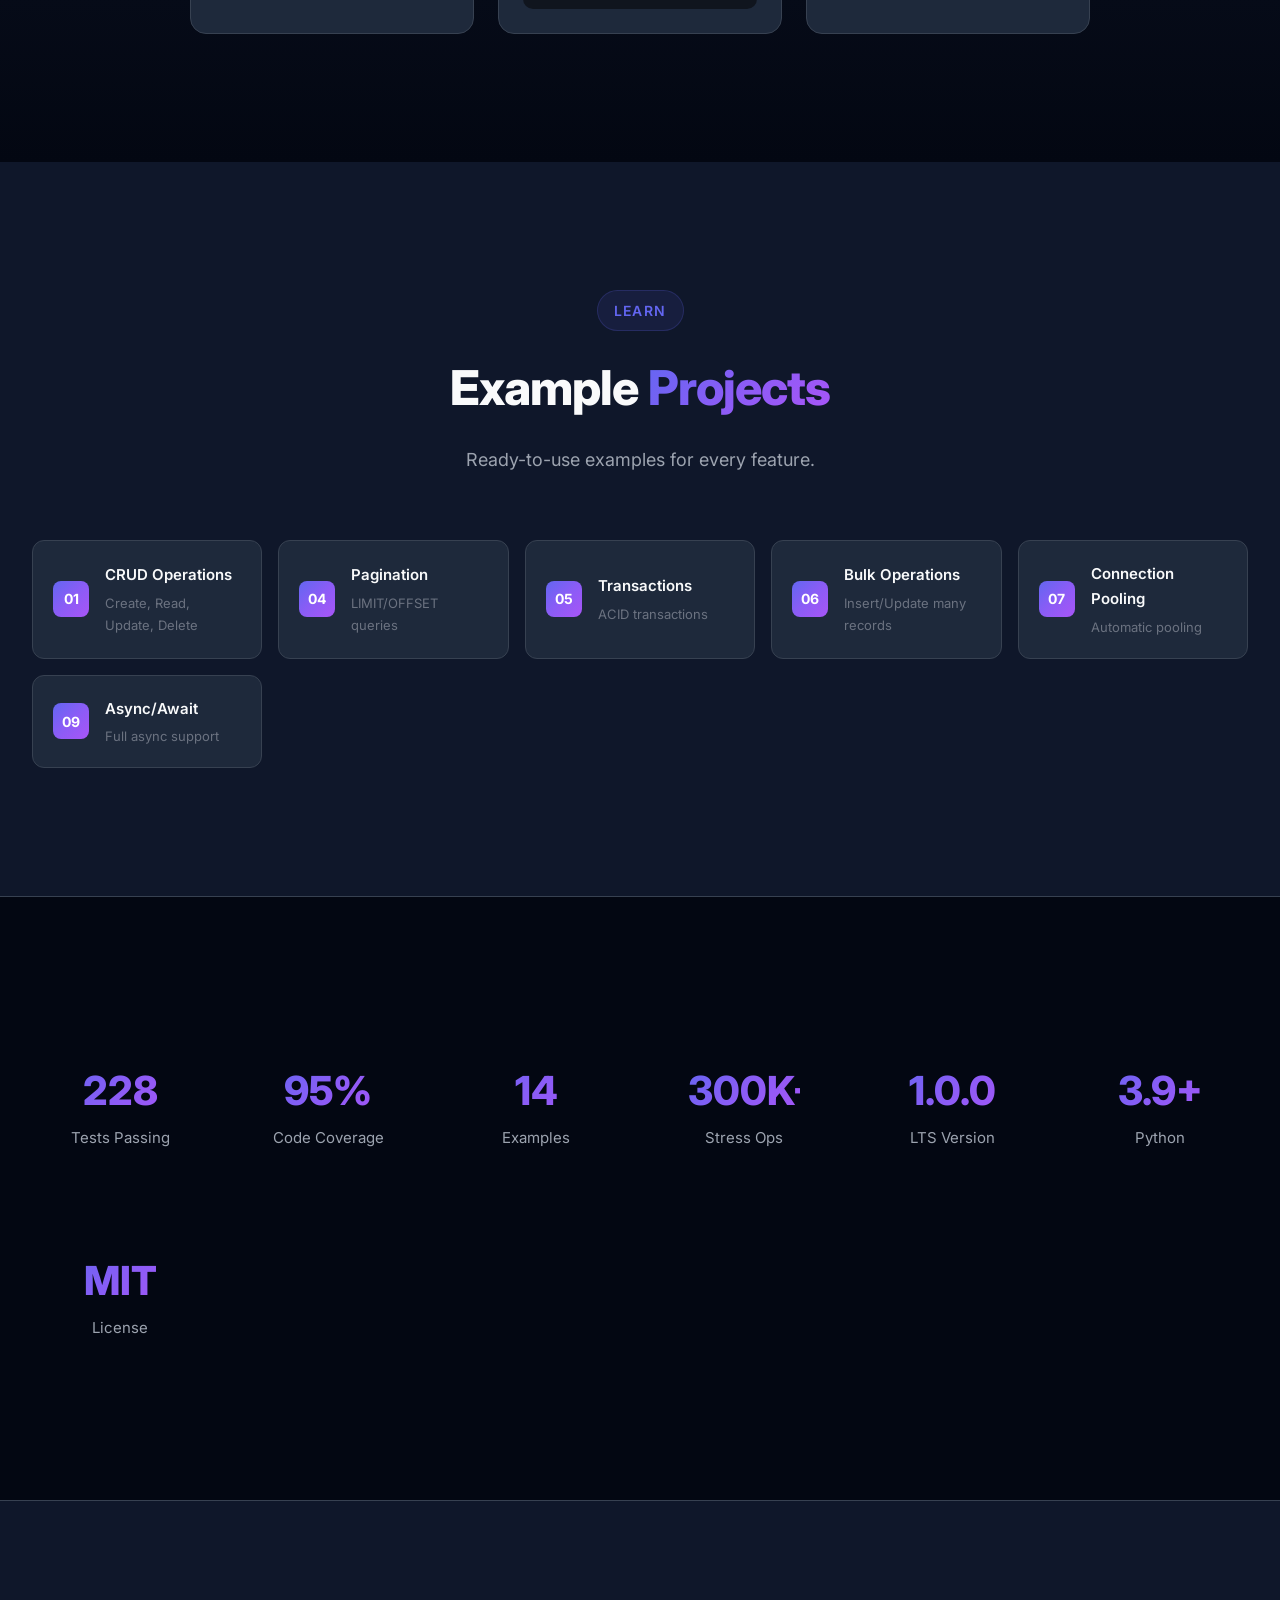
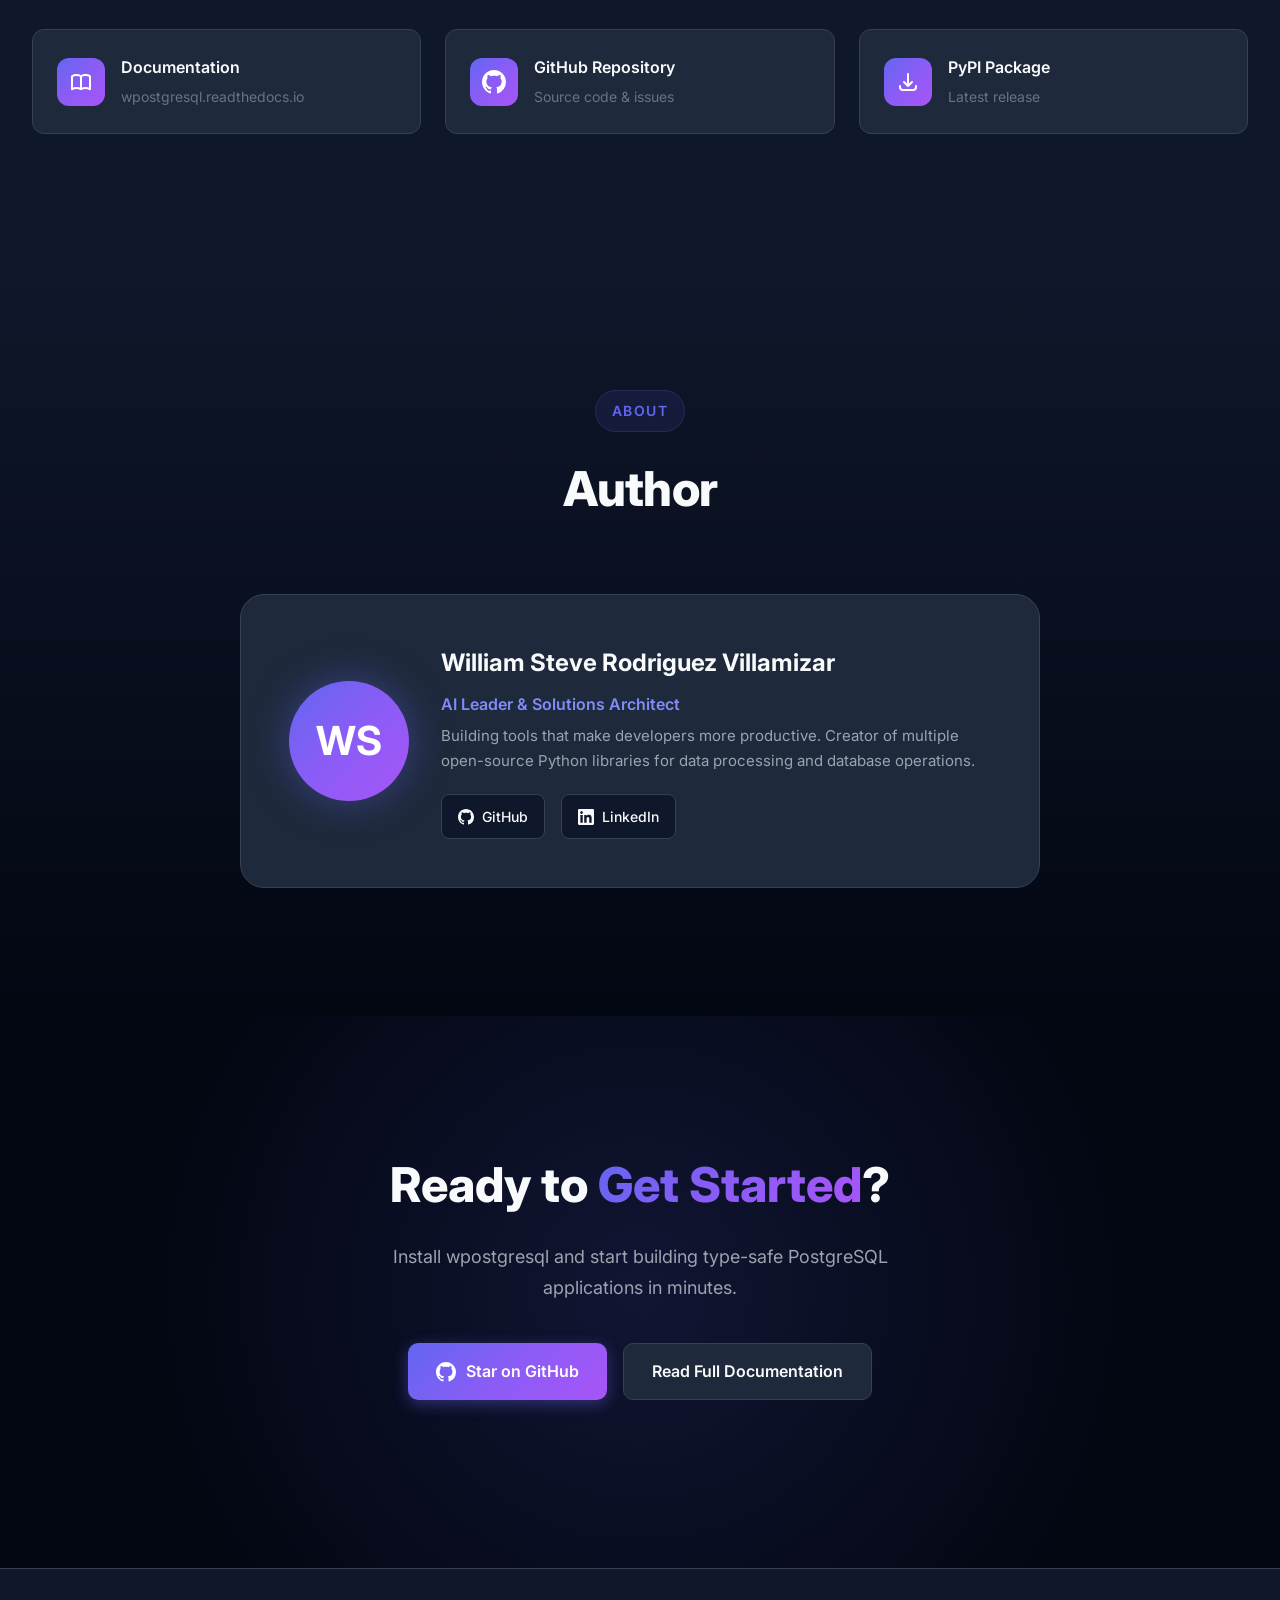
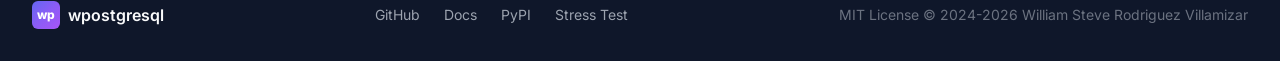
==== commit fadb11a8: "[DOCS] Add forensic audit feature card to marketing landing page" ====
--- a/index.html
+++ b/index.html
@@ -413,6 +413,11 @@
                     <p>Full type hints and Pydantic validation. Catch errors at development time, not runtime.</p>
                 </div>
                 <div class="feature-card">
+                    <div class="feature-icon">🕵️</div>
+                    <h3>Forensic Audit & Soft Delete</h3>
+                    <p>Optional ForensicModel for automatic soft delete (status=99) and user audit tracking (create/update/delete timestamps & user IDs).</p>
+                </div>
+                <div class="feature-card">
                     <div class="feature-icon">📊</div>
                     <h3>CRUD Operations</h3>
                     <p>Simple insert, get, update, delete methods. Plus pagination, bulk operations, and transactions.</p>
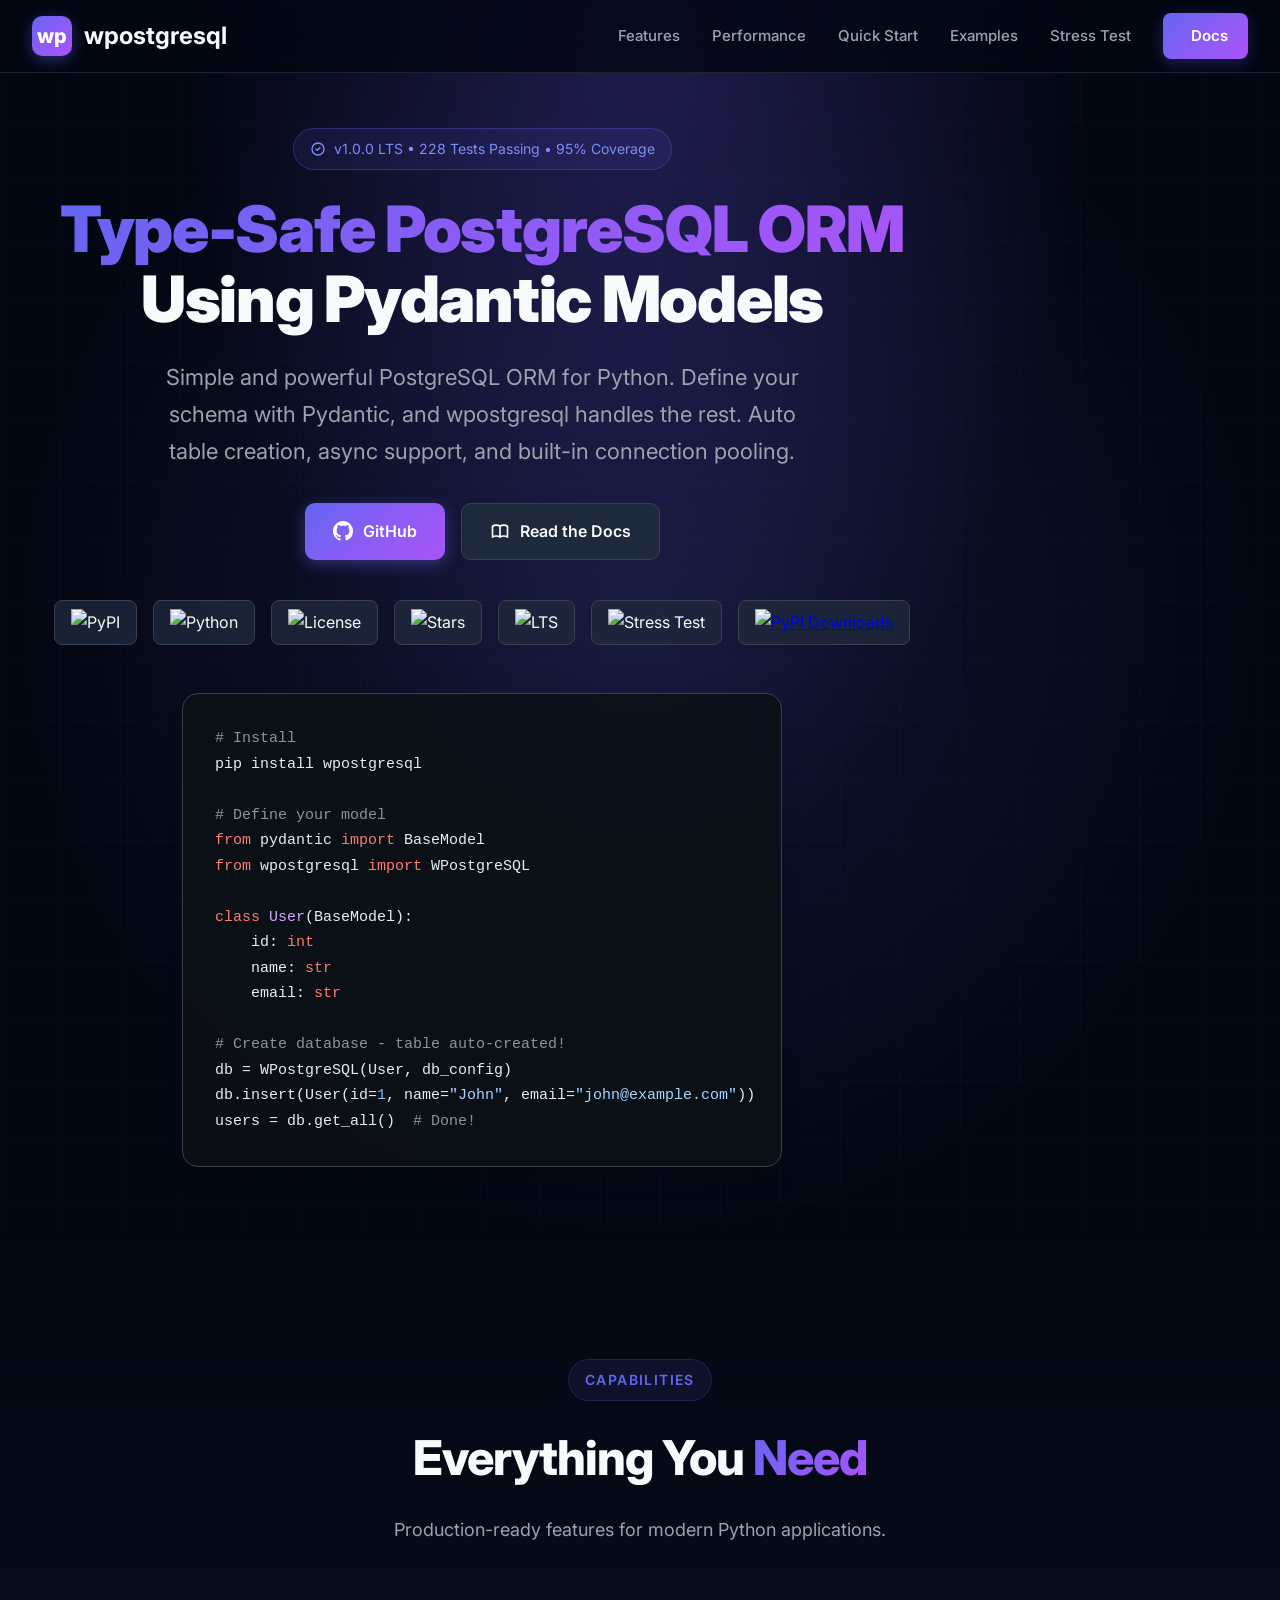
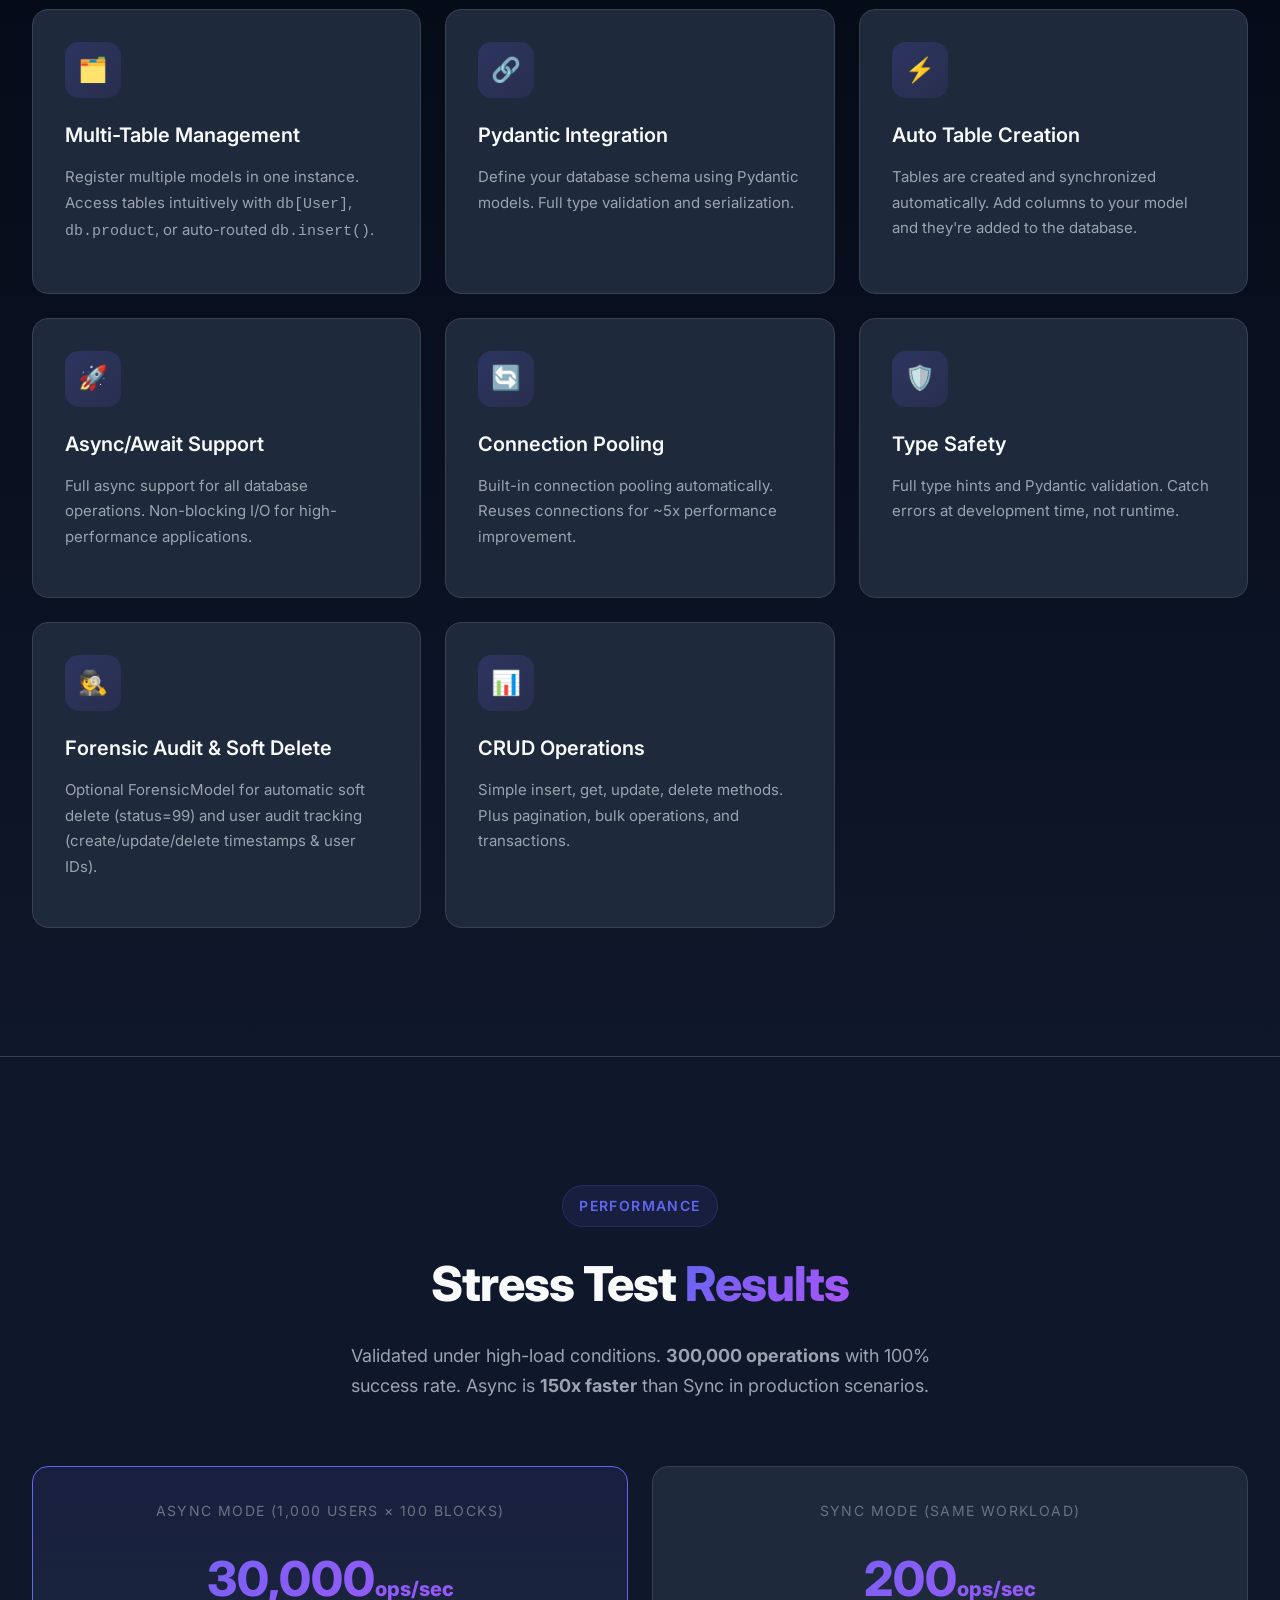
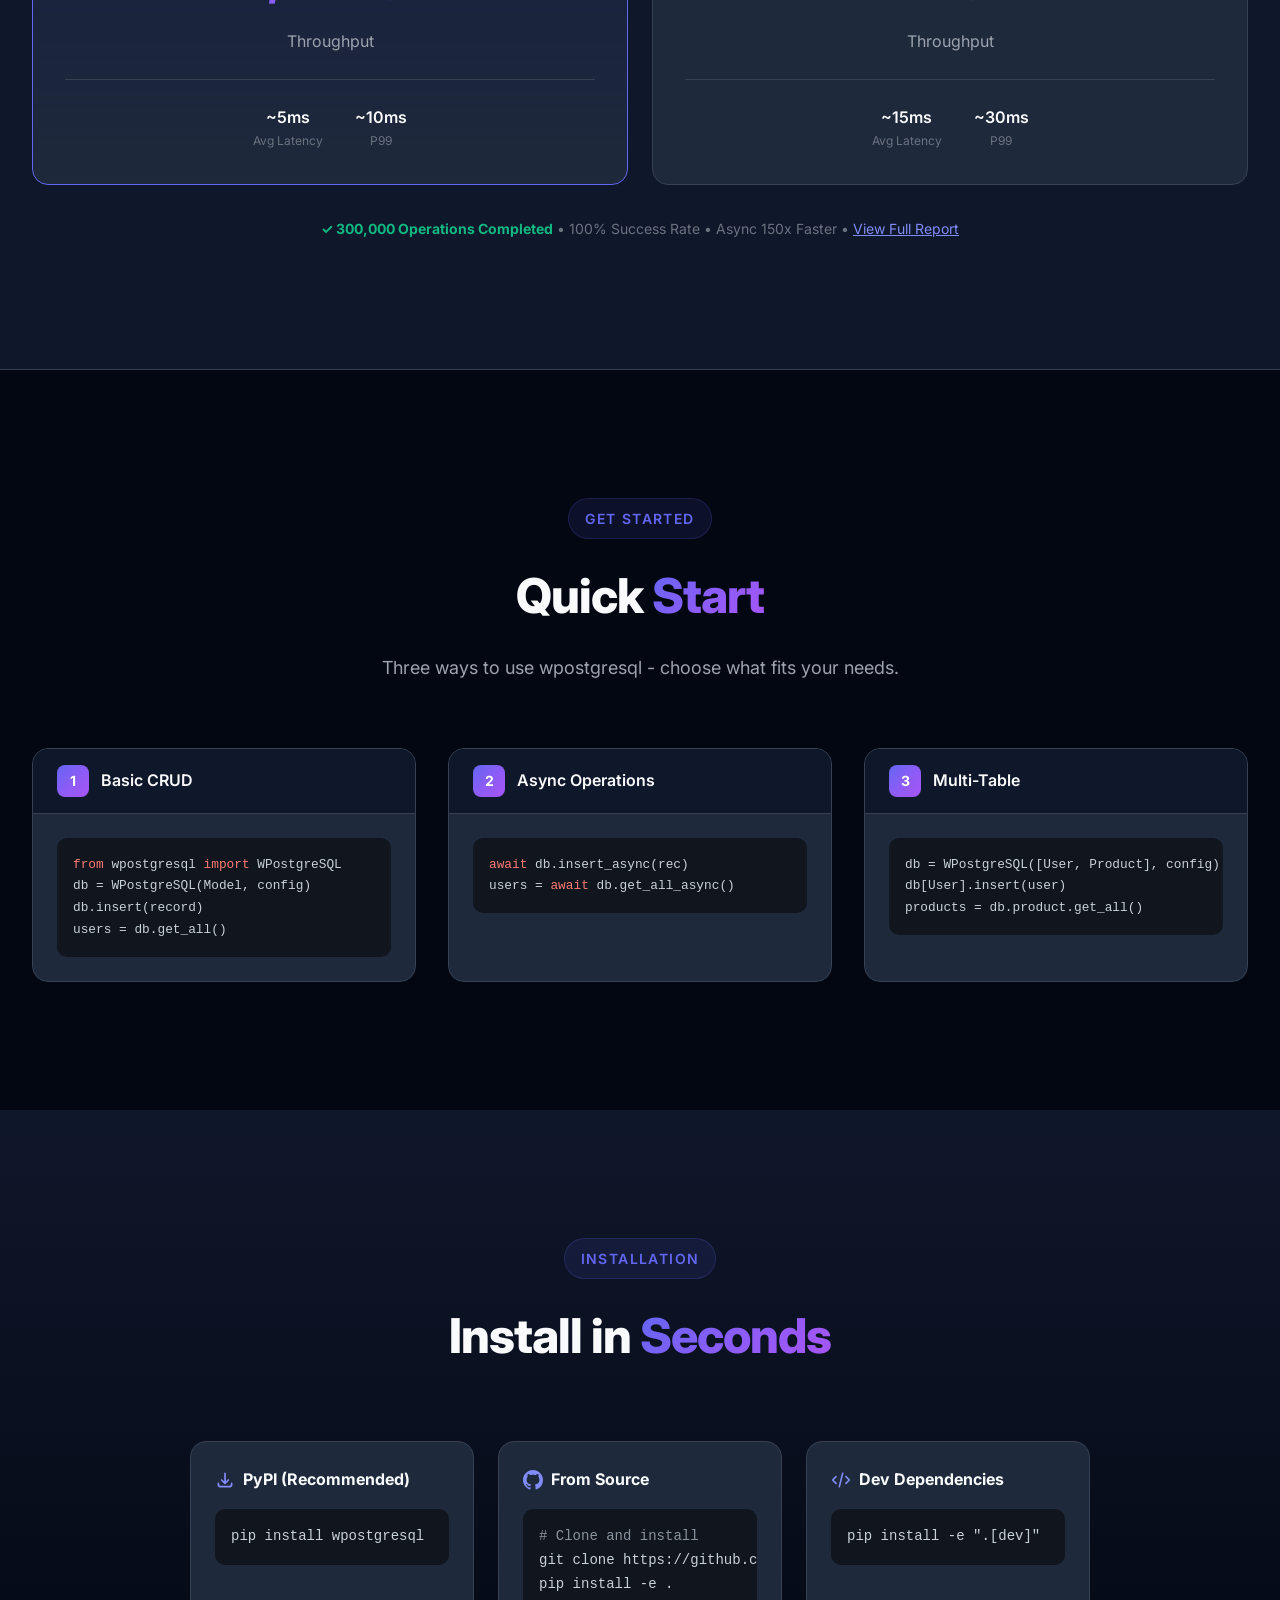
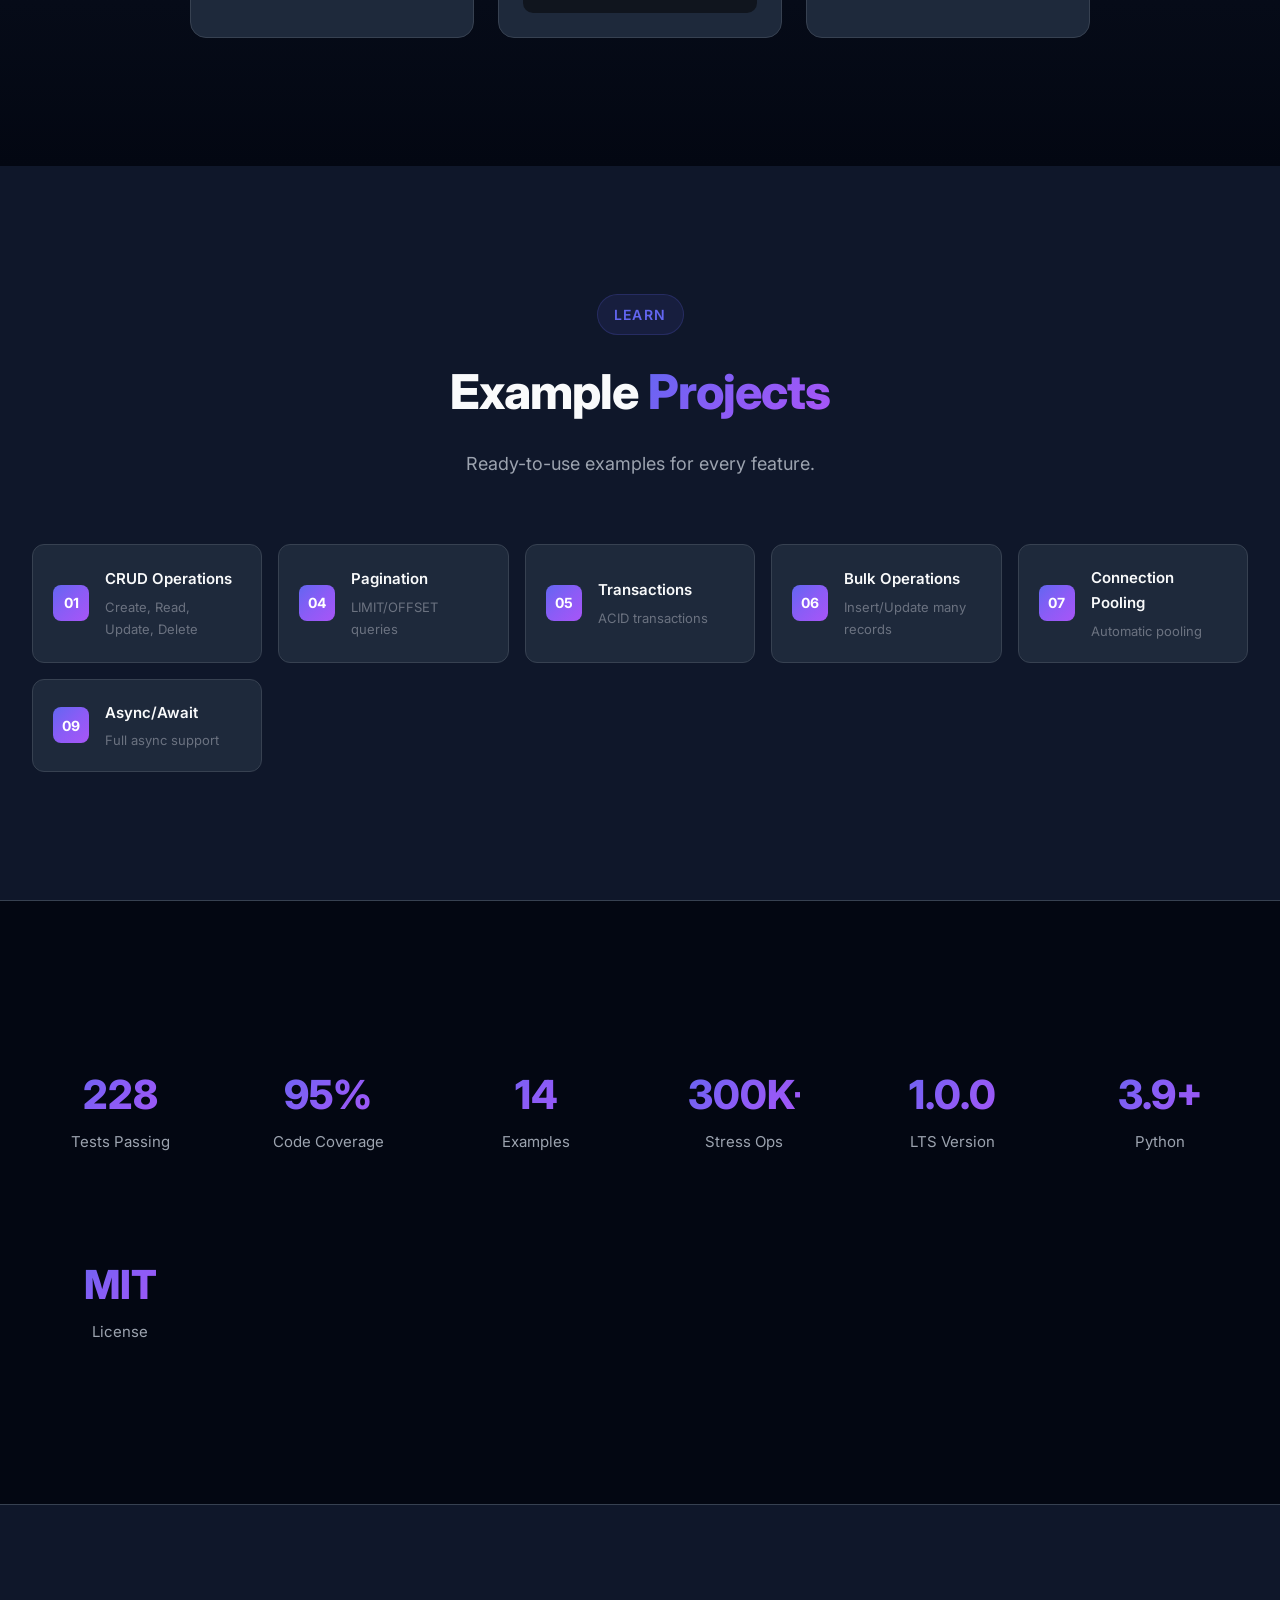
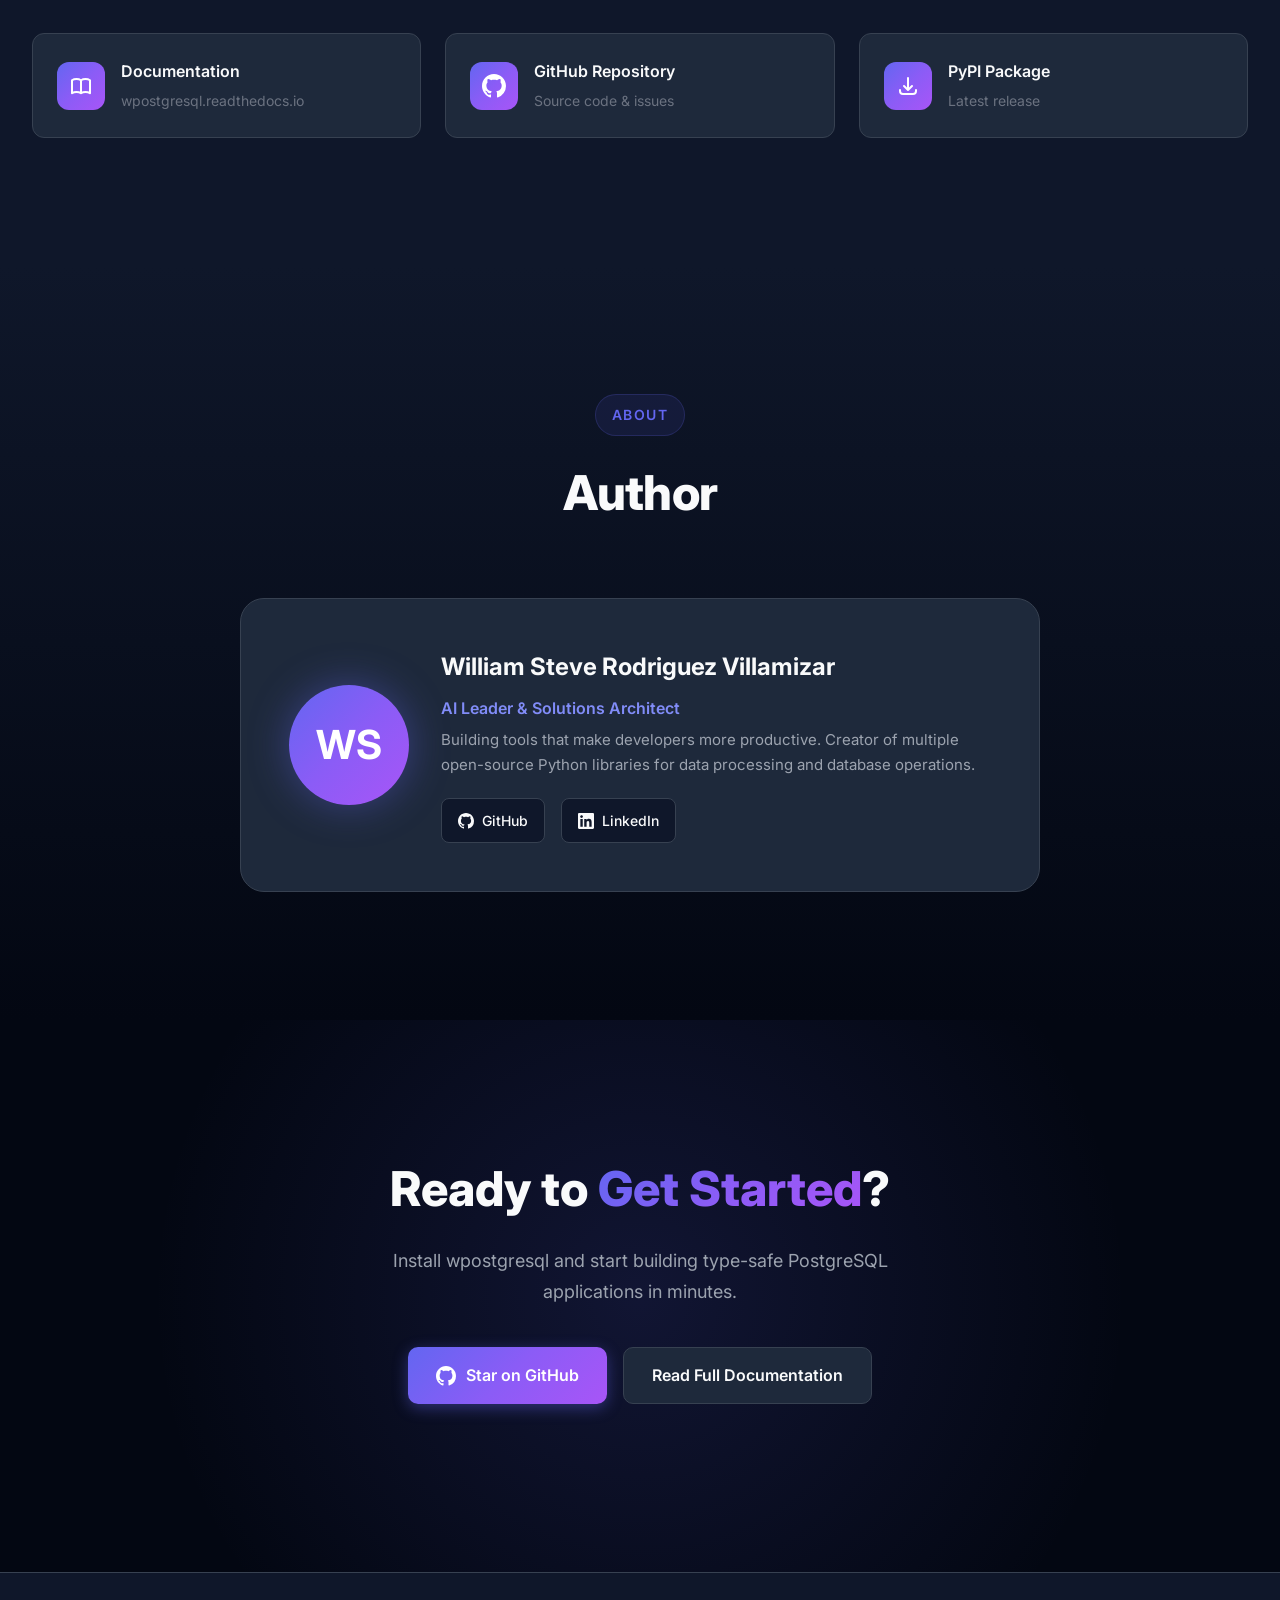
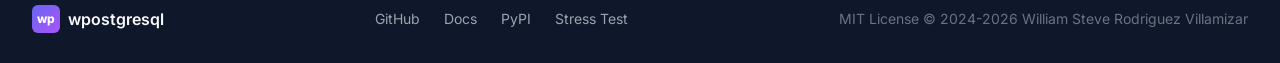
==== commit 8882bbfd: "[DOCS] Update landing page with multi-table features and quickstart" ====
--- a/index.html
+++ b/index.html
@@ -388,6 +388,11 @@
             </div>
             <div class="features-grid">
                 <div class="feature-card">
+                    <div class="feature-icon">🗂️</div>
+                    <h3>Multi-Table Management</h3>
+                    <p>Register multiple models in one instance. Access tables intuitively with <code>db[User]</code>, <code>db.product</code>, or auto-routed <code>db.insert()</code>.</p>
+                </div>
+                <div class="feature-card">
                     <div class="feature-icon">🔗</div>
                     <h3>Pydantic Integration</h3>
                     <p>Define your database schema using Pydantic models. Full type validation and serialization.</p>
@@ -486,12 +491,12 @@
                     </div>
                 </div>
                 <div class="qs-card">
-                    <div class="qs-header"><div class="qs-header-icon"><span>3</span></div><h3>Auto Pooling</h3></div>
+                    <div class="qs-header"><div class="qs-header-icon"><span>3</span></div><h3>Multi-Table</h3></div>
                     <div class="qs-body">
                         <div class="qs-code">
-<pre><span class="comment"># Pooling is automatic!</span>
-<span class="comment"># Just use the library</span>
-db = WPostgreSQL(Model, config)</pre>
+<pre>db = WPostgreSQL([User, Product], config)
+db[User].insert(user)
+products = db.product.get_all()</pre>
                         </div>
                     </div>
                 </div>
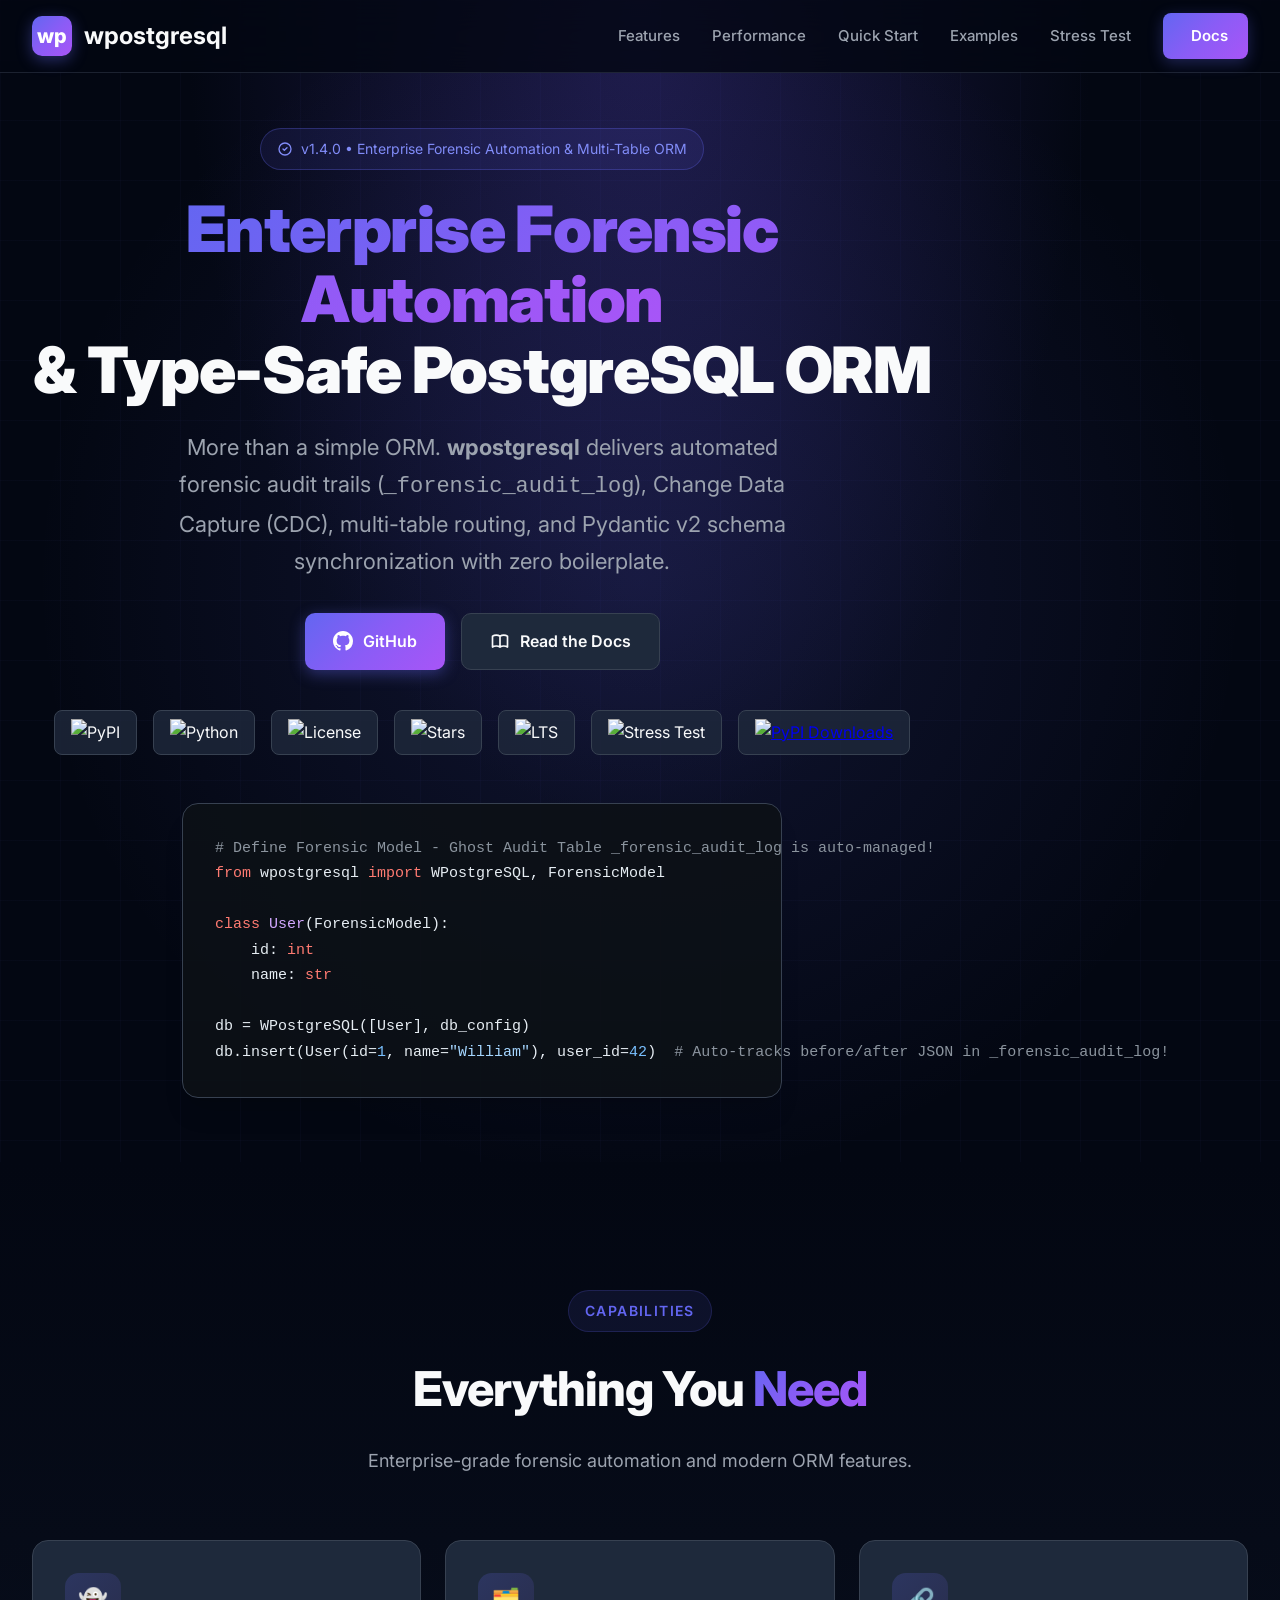
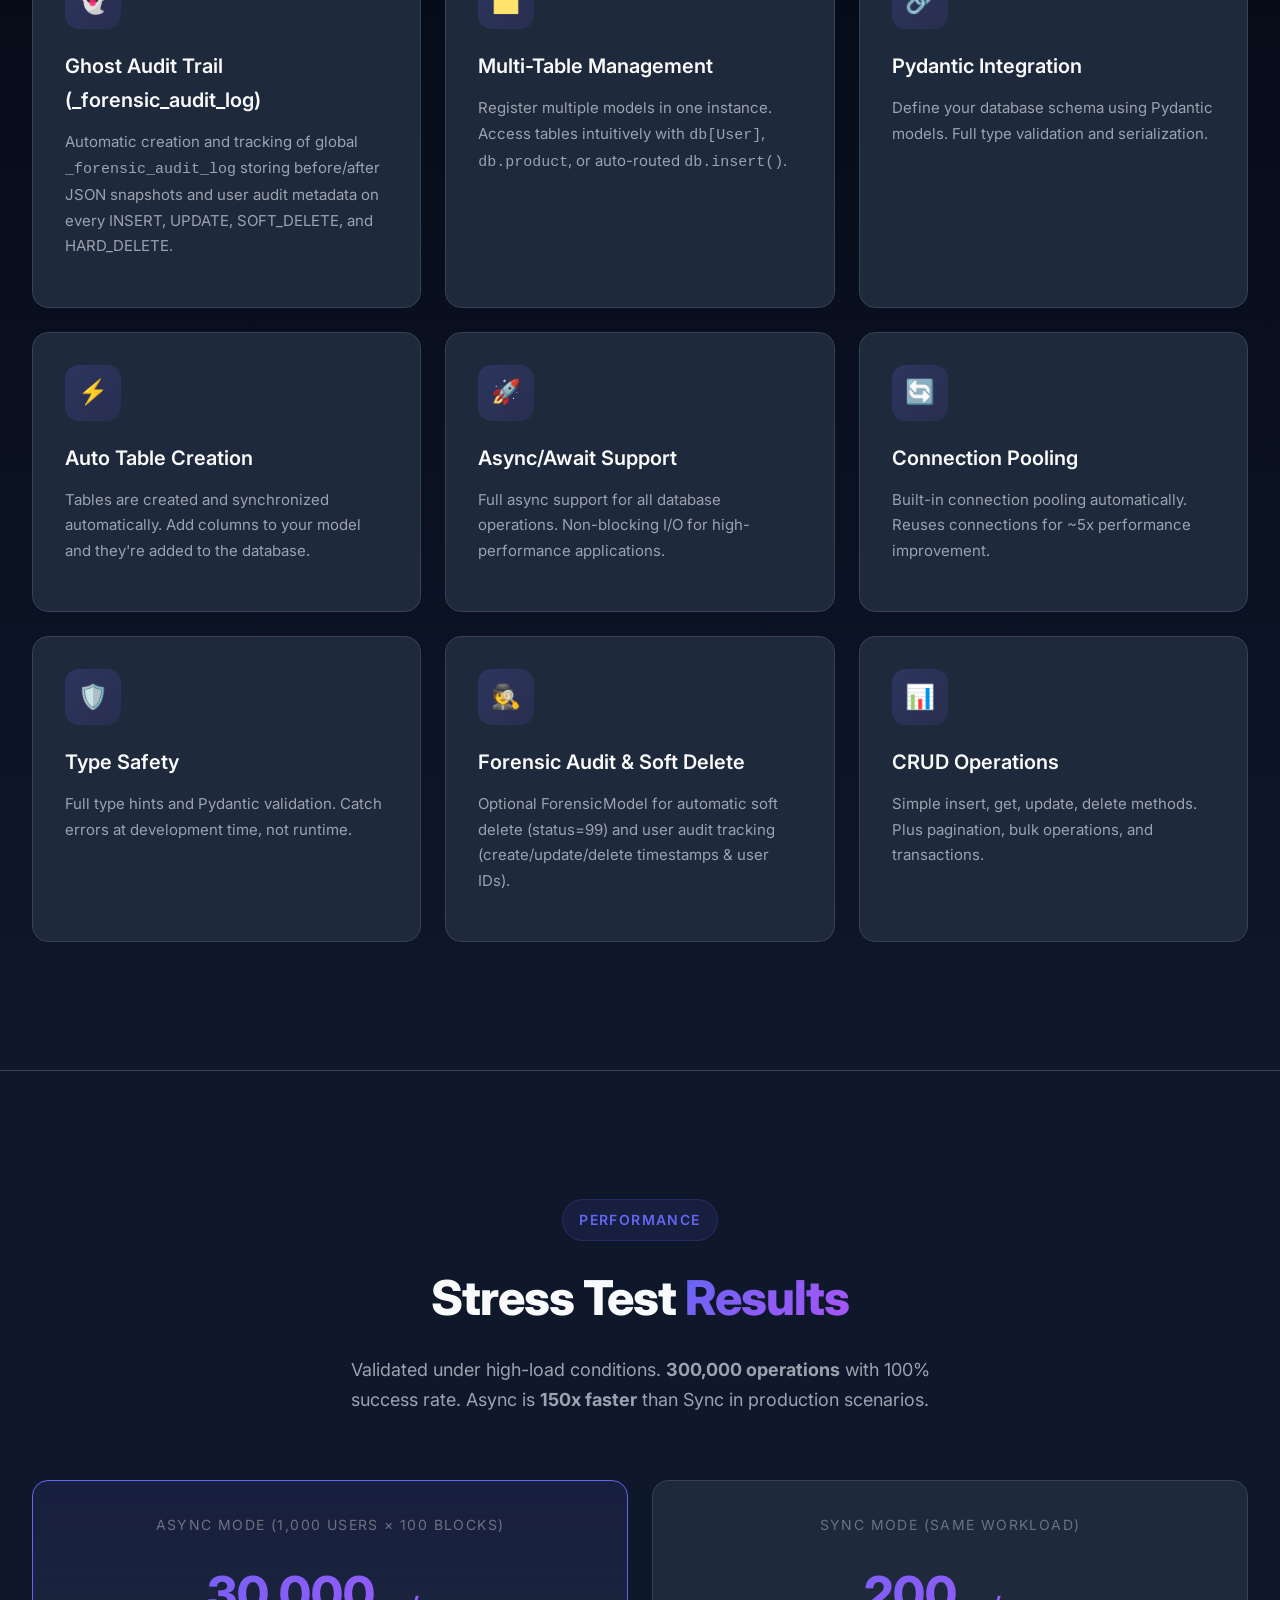
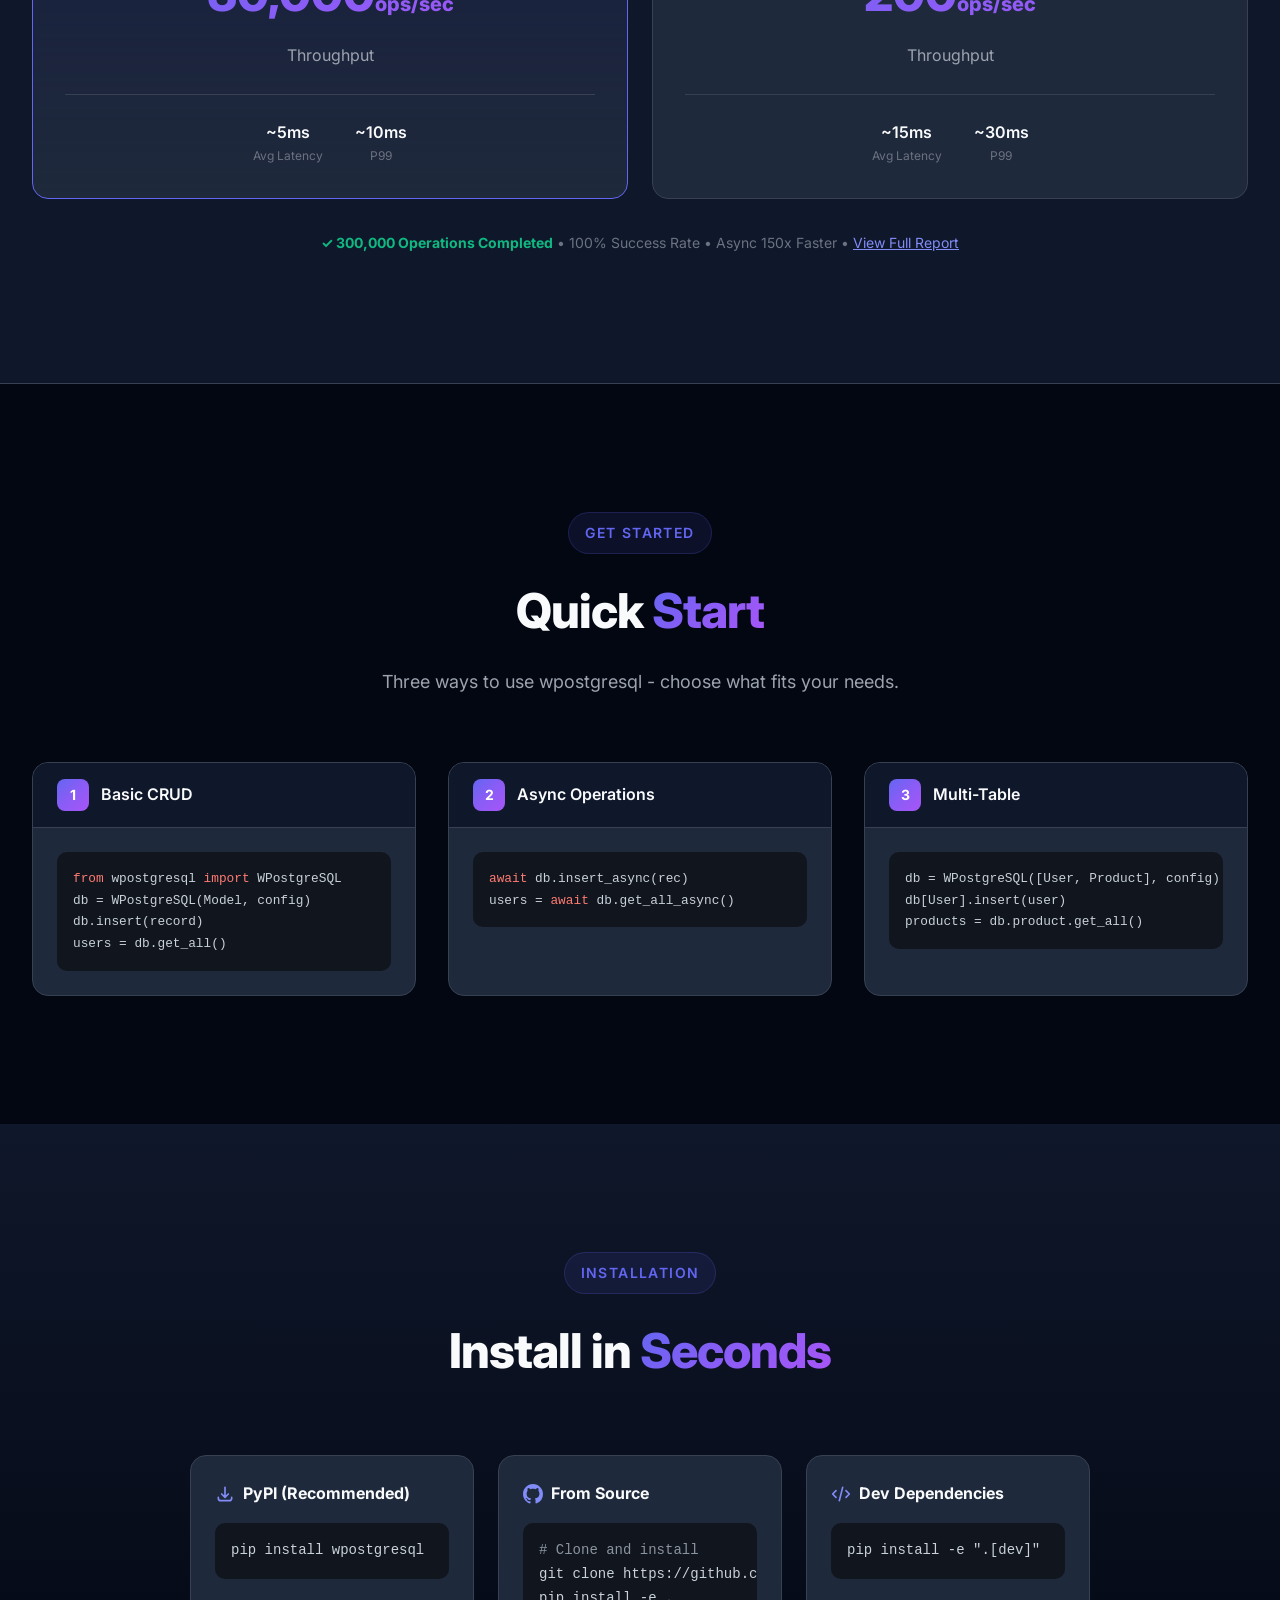
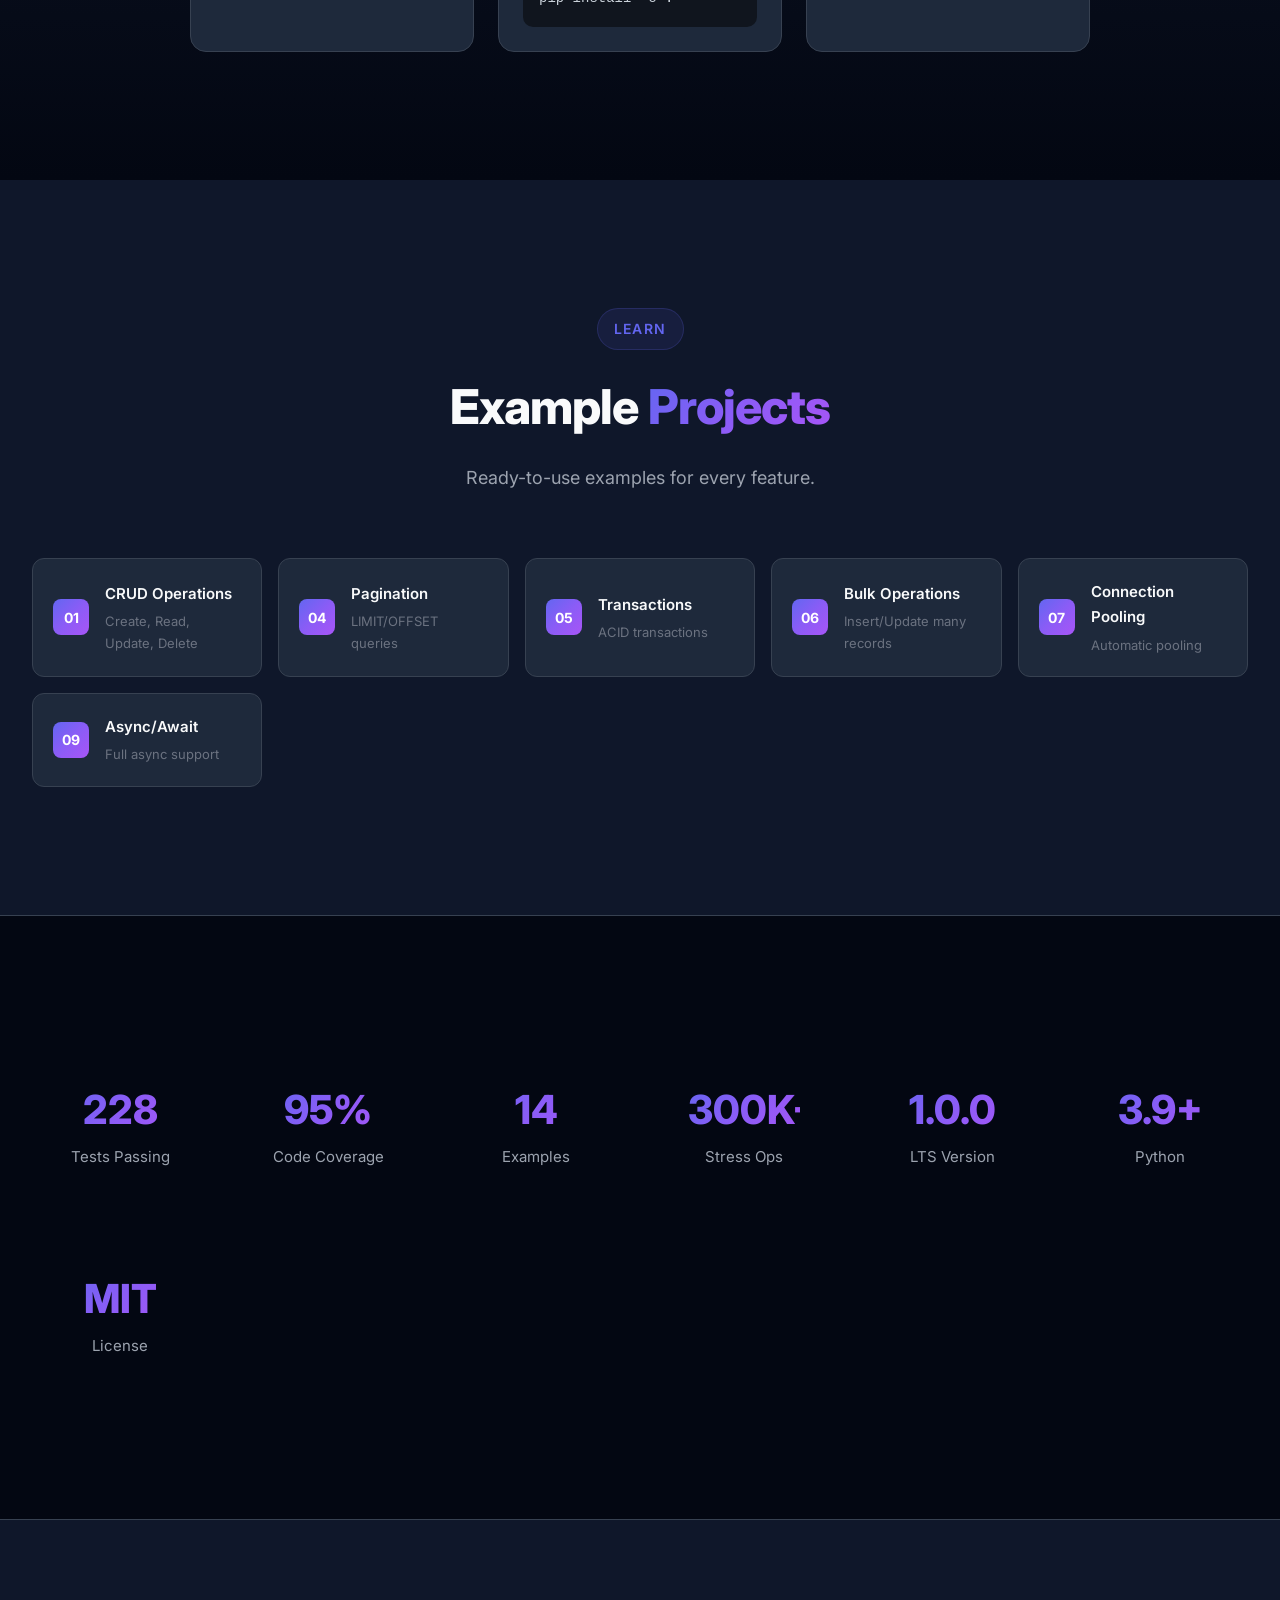
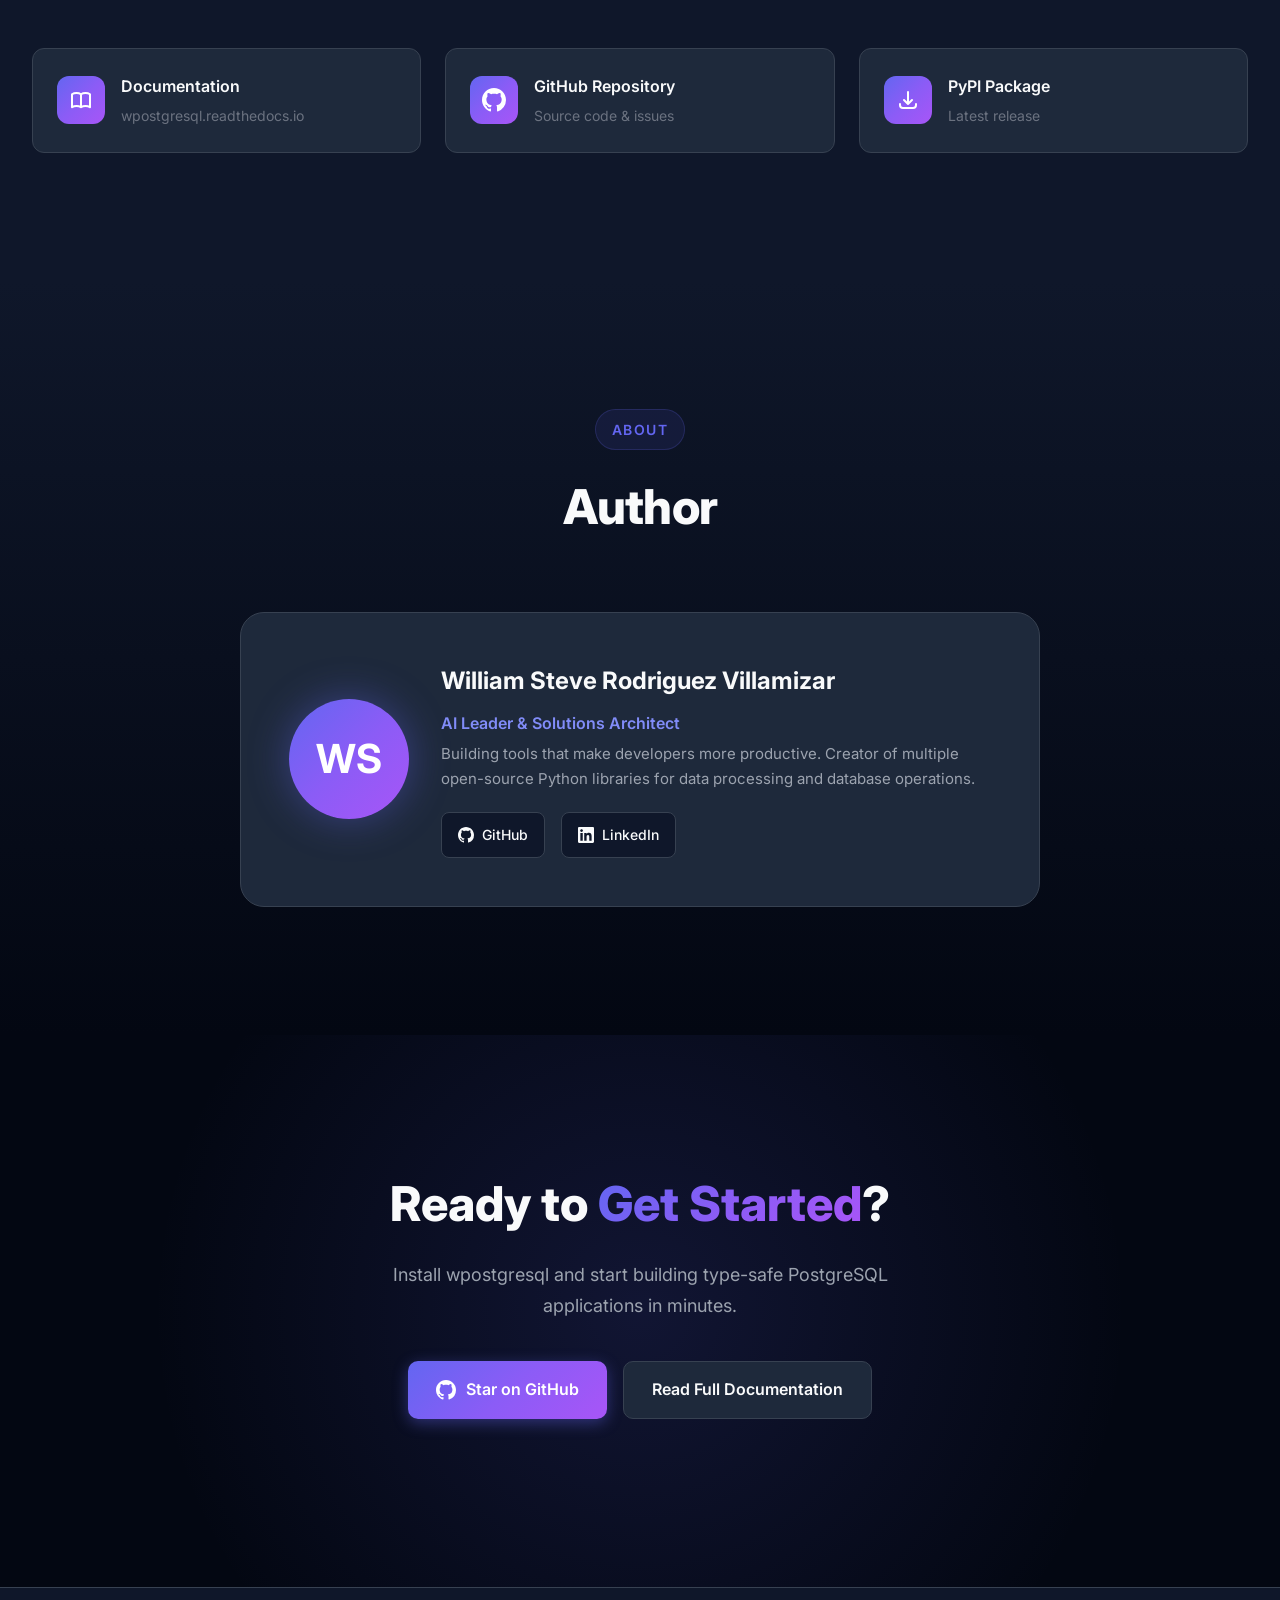
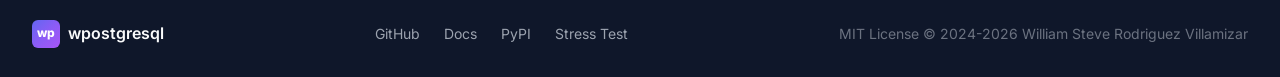
==== commit df362d67: "[DOCS] Rebrand landing page to Enterprise Forensic Automation & Type-Safe PostgreSQL ORM" ====
--- a/index.html
+++ b/index.html
@@ -323,15 +323,14 @@
         <div class="hero-content">
             <div class="hero-badge">
                 <svg fill="none" stroke="currentColor" viewBox="0 0 24 24" width="16" height="16"><path stroke-linecap="round" stroke-linejoin="round" stroke-width="2" d="M9 12l2 2 4-4m6 2a9 9 0 11-18 0 9 9 0 0118 0z"/></svg>
-                v1.0.0 LTS • 228 Tests Passing • 95% Coverage
+                v1.4.0 • Enterprise Forensic Automation & Multi-Table ORM
             </div>
             <h1 class="hero-title">
-                <span class="gradient-text">Type-Safe PostgreSQL ORM</span><br>
-                Using Pydantic Models
+                <span class="gradient-text">Enterprise Forensic Automation</span><br>
+                & Type-Safe PostgreSQL ORM
             </h1>
             <p class="hero-subtitle">
-                Simple and powerful PostgreSQL ORM for Python. Define your schema with Pydantic, 
-                and wpostgresql handles the rest. Auto table creation, async support, and built-in connection pooling.
+                More than a simple ORM. <strong>wpostgresql</strong> delivers automated forensic audit trails (<code>_forensic_audit_log</code>), Change Data Capture (CDC), multi-table routing, and Pydantic v2 schema synchronization with zero boilerplate.
             </p>
             <div class="hero-actions">
                 <a href="https://github.com/wisrovi/wpostgresql" class="btn btn-primary" target="_blank">
@@ -358,22 +357,15 @@
             </div>
             <div class="hero-code-container">
                 <div class="hero-code">
-<pre><span class="comment"># Install</span>
-pip install wpostgresql
-
-<span class="comment"># Define your model</span>
-<span class="keyword">from</span> pydantic <span class="keyword">import</span> BaseModel
-<span class="keyword">from</span> wpostgresql <span class="keyword">import</span> WPostgreSQL
-
-<span class="keyword">class</span> <span class="function">User</span>(BaseModel):
+<pre><span class="comment"># Define Forensic Model - Ghost Audit Table _forensic_audit_log is auto-managed!</span>
+<span class="keyword">from</span> wpostgresql <span class="keyword">import</span> WPostgreSQL, ForensicModel
+
+<span class="keyword">class</span> <span class="function">User</span>(ForensicModel):
     id: <span class="keyword">int</span>
     name: <span class="keyword">str</span>
-    email: <span class="keyword">str</span>
-
-<span class="comment"># Create database - table auto-created!</span>
-db = WPostgreSQL(User, db_config)
-db.insert(User(id=<span class="number">1</span>, name=<span class="string">"John"</span>, email=<span class="string">"john@example.com"</span>))
-users = db.get_all()  <span class="comment"># Done!</span></pre>
+
+db = WPostgreSQL([User], db_config)
+db.insert(User(id=<span class="number">1</span>, name=<span class="string">"William"</span>), user_id=<span class="number">42</span>)  <span class="comment"># Auto-tracks before/after JSON in _forensic_audit_log!</span></pre>
                 </div>
             </div>
         </div>
@@ -384,9 +376,14 @@
             <div class="section-header">
                 <span class="section-label">Capabilities</span>
                 <h2 class="section-title">Everything You <span class="gradient-text">Need</span></h2>
-                <p class="section-description">Production-ready features for modern Python applications.</p>
+                <p class="section-description">Enterprise-grade forensic automation and modern ORM features.</p>
             </div>
             <div class="features-grid">
+                <div class="feature-card">
+                    <div class="feature-icon">👻</div>
+                    <h3>Ghost Audit Trail (_forensic_audit_log)</h3>
+                    <p>Automatic creation and tracking of global <code>_forensic_audit_log</code> storing before/after JSON snapshots and user audit metadata on every INSERT, UPDATE, SOFT_DELETE, and HARD_DELETE.</p>
+                </div>
                 <div class="feature-card">
                     <div class="feature-icon">🗂️</div>
                     <h3>Multi-Table Management</h3>
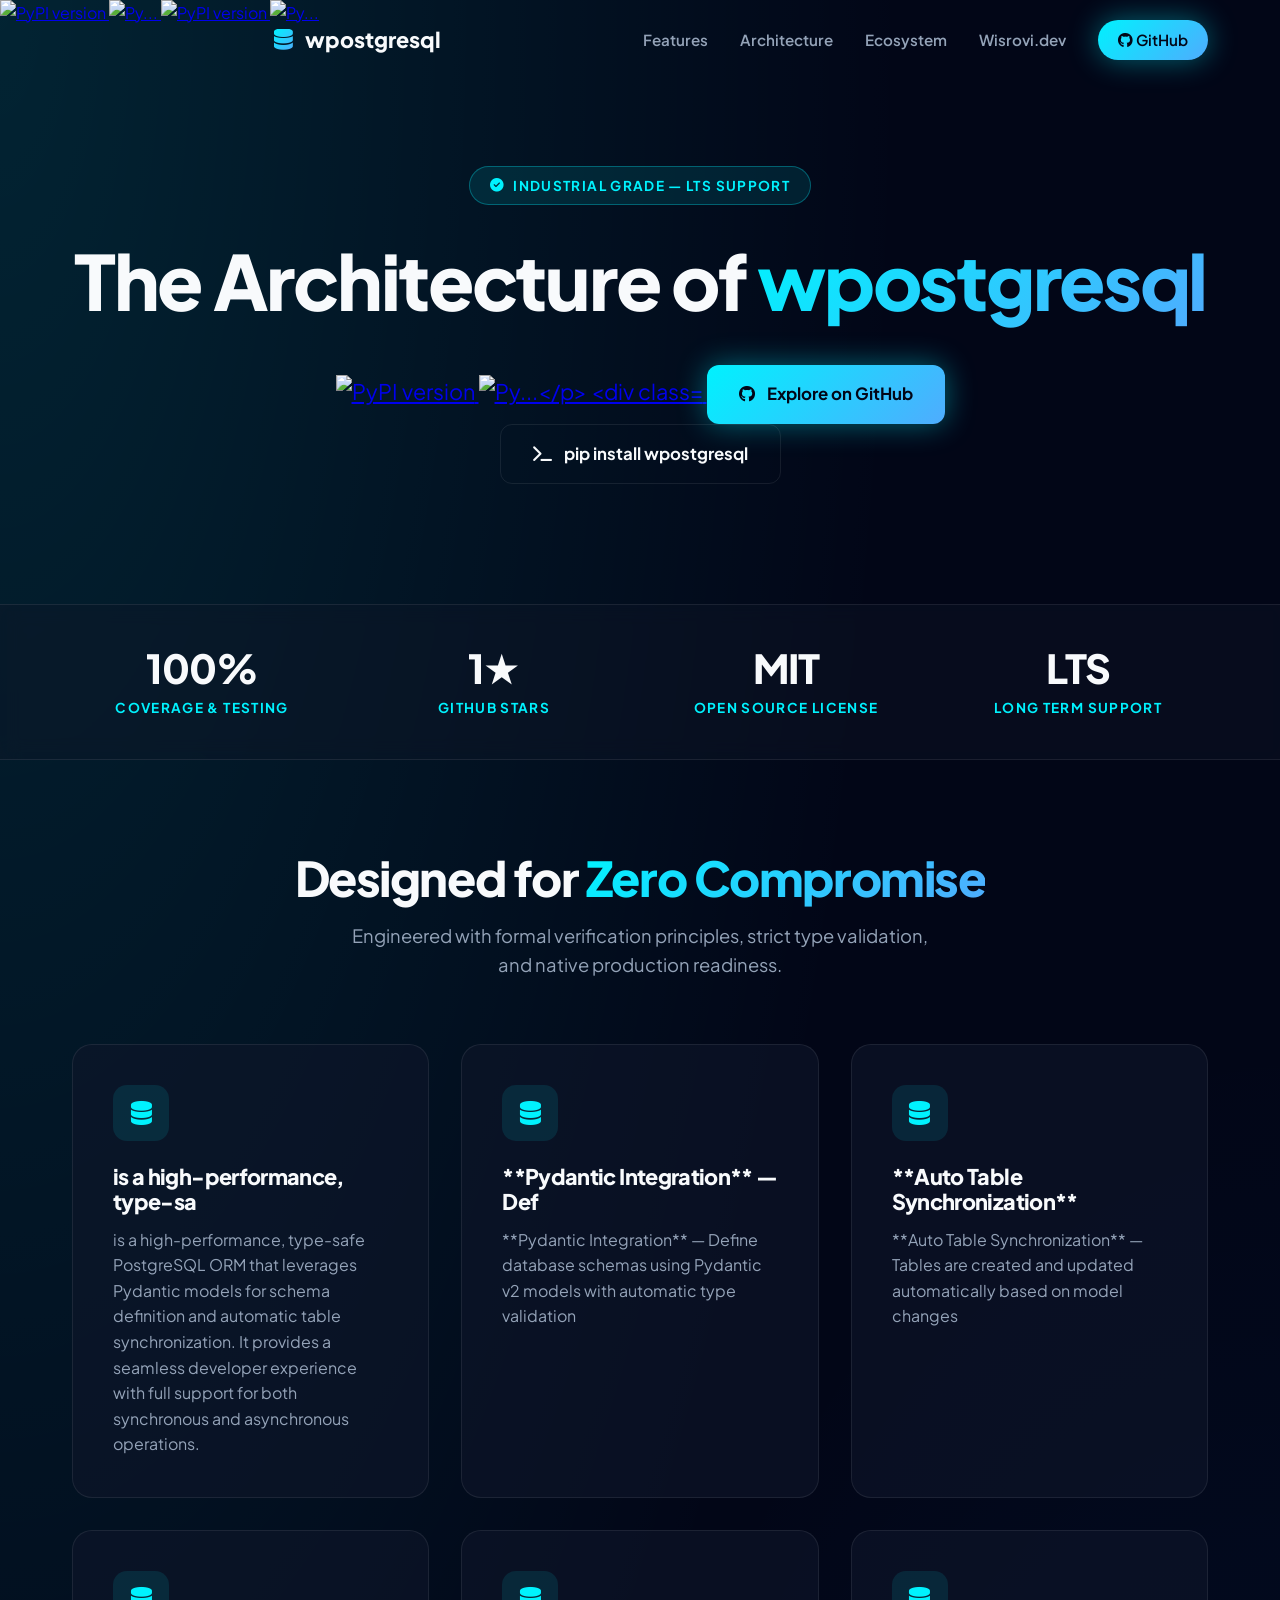
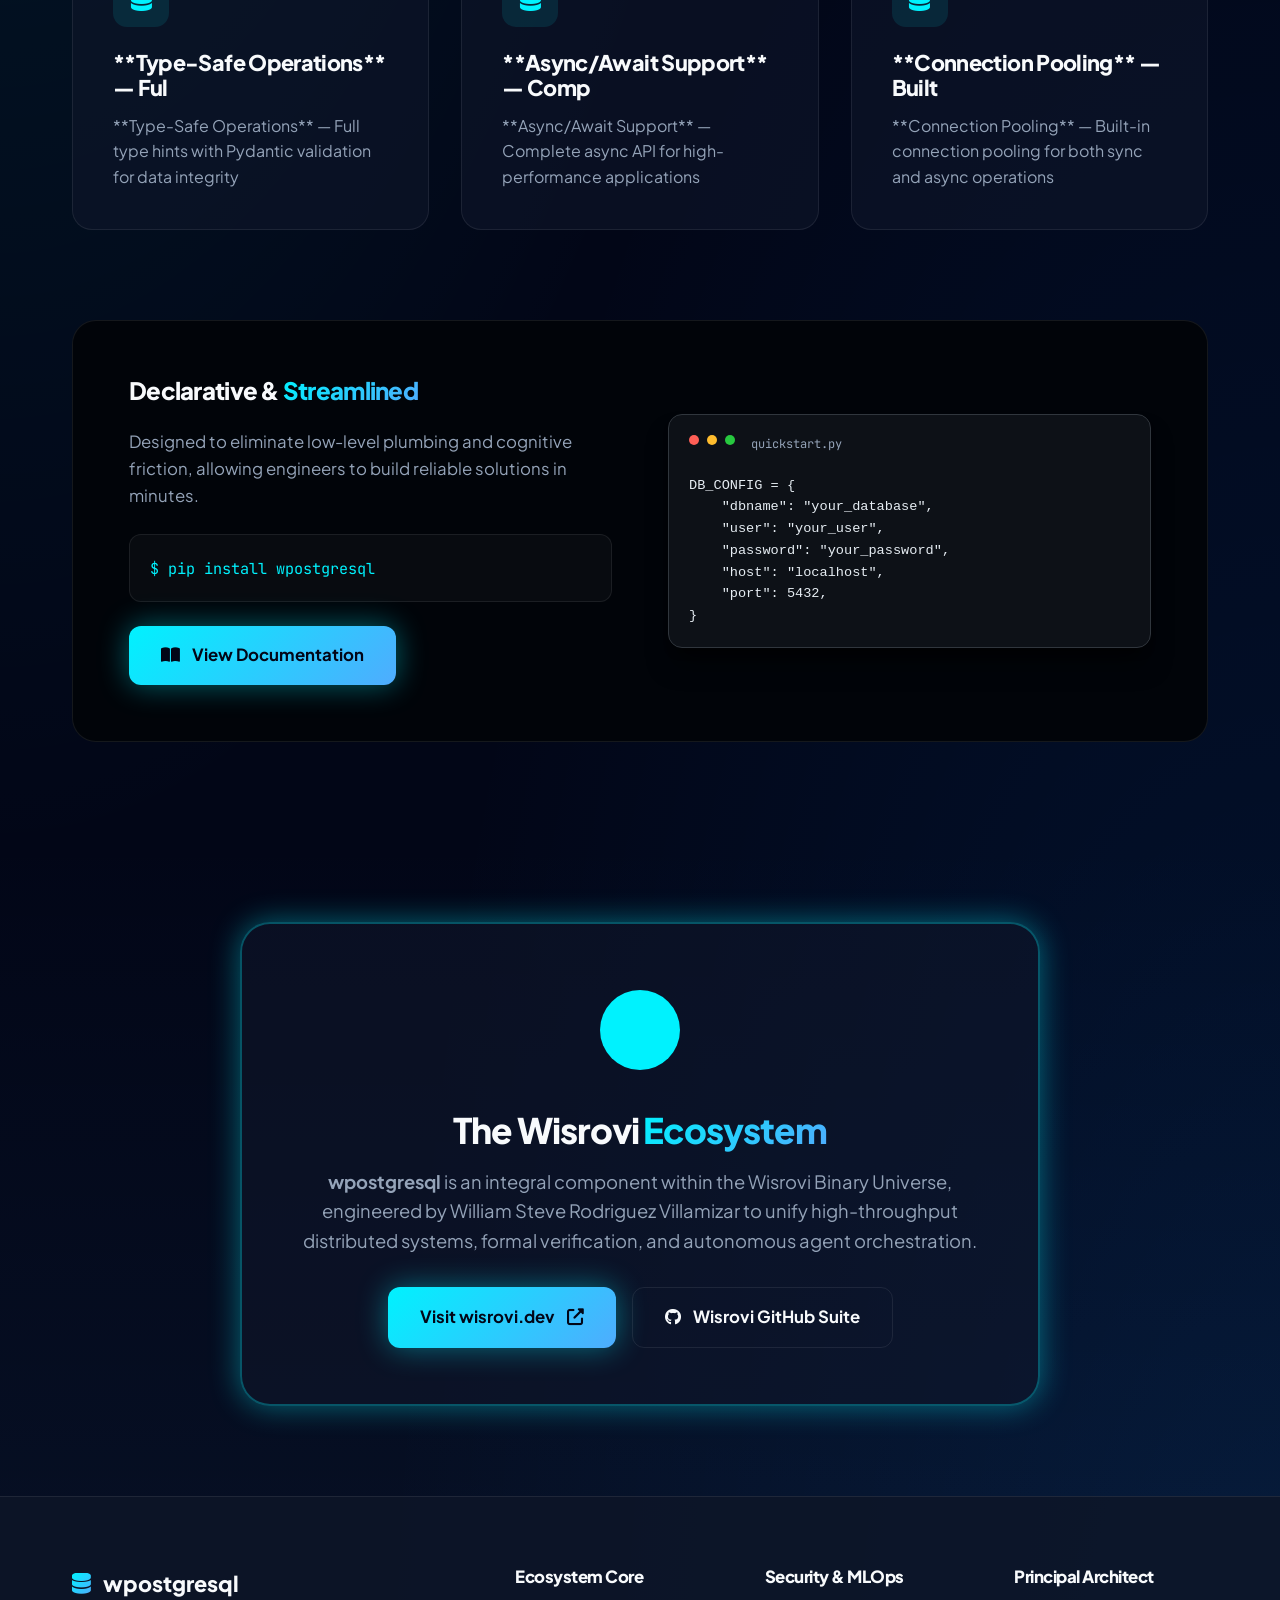
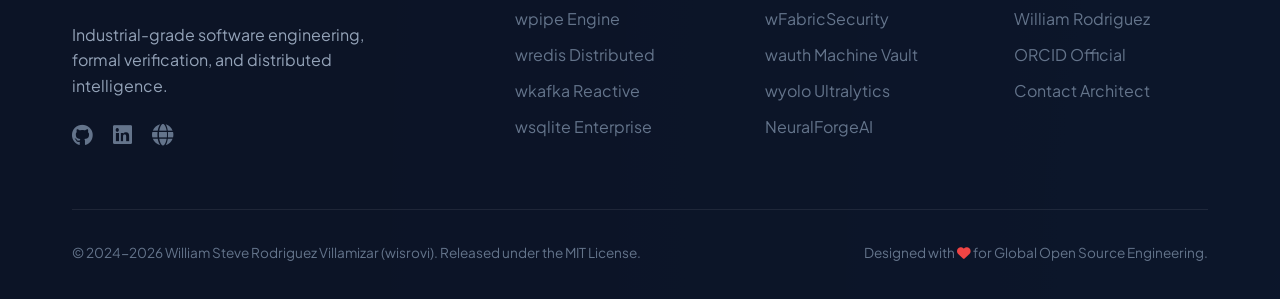
==== commit d46aed08: "ci(pages): deploy customized landing page with index.html" ====
--- a/index.html
+++ b/index.html
@@ -3,666 +3,568 @@
 <head>
     <meta charset="UTF-8">
     <meta name="viewport" content="width=device-width, initial-scale=1.0">
-    <title>wpostgresql - Type-Safe PostgreSQL ORM with Pydantic</title>
-    <meta name="description" content="wpostgresql is a simple and type-safe PostgreSQL ORM using Pydantic models. Auto table creation, async support, connection pooling, and full type hints.">
-    <meta name="keywords" content="python, postgresql, orm, pydantic, database, async, connection pooling, type hints">
-    <meta name="author" content="William Steve Rodriguez Villamizar">
+    <title>wpostgresql | Enterprise Architecture & Tooling</title>
+    
+    <!-- SEO & Metadata -->
+    <meta name="description" content="<p align="center">     <a href="https://pypi.org/project/wpostgresql/">         <img src="https://img.shields.io/pypi/v/wpostgresql.svg" alt="PyPI version">     </a>     <a href="https://pypi.org/project/wpostgresql/">         <img src="https://img.shields.io/pypi/pyversions/wpostgresql.svg" alt="Py...">
+    <meta name="keywords" content="wpostgresql, python, engineering, data, ai, mlops, wisrovi">
+    <meta name="author" content="William Steve Rodriguez Villamizar (wisrovi)">
     <meta name="robots" content="index, follow">
     
-    <meta property="og:title" content="wpostgresql - Type-Safe PostgreSQL ORM">
-    <meta property="og:description" content="Simple PostgreSQL ORM using Pydantic. Auto table creation, async support, connection pooling.">
+    <!-- Open Graph -->
+    <meta property="og:title" content="wpostgresql - wpostgresql">
+    <meta property="og:description" content="<p align="center">     <a href="https://pypi.org/project/wpostgresql/">         <img src="https://img.shields.io/pypi/v/wpostgresql.svg" alt="PyPI version">     </a>     <a href="https://pypi.org/project/wpostgresql/">         <img src="https://img.shields.io/pypi/pyversions/wpostgresql.svg" alt="Py...">
     <meta property="og:type" content="website">
     <meta property="og:url" content="https://github.com/wisrovi/wpostgresql">
-    <meta property="og:image" content="https://img.shields.io/github/stars/wisrovi/wpostgresql?style=social">
-    <meta property="og:site_name" content="wpostgresql">
+    <meta property="og:site_name" content="Wisrovi Ecosystem">
     
-    <meta name="twitter:card" content="summary_large_image">
-    <meta name="twitter:title" content="wpostgresql - Type-Safe PostgreSQL ORM">
-    <meta name="twitter:description" content="Simple PostgreSQL ORM using Pydantic. Auto table creation, async support, connection pooling.">
+    <!-- Favicon -->
+    <link rel="icon" type="image/svg+xml" href="data:image/svg+xml,<svg xmlns='http://www.w3.org/2000/svg' viewBox='0 0 100 100'><defs><linearGradient id='g' x1='0%25' y1='0%25' x2='100%25' y2='100%25'><stop offset='0%25' style='stop-color:%2300f2fe'/><stop offset='100%25' style='stop-color:%234facfe'/></linearGradient></defs><rect width='100' height='100' rx='20' fill='url(%23g)'/><path d='M30 50 L45 65 L70 35' stroke='white' stroke-width='8' stroke-linecap='round' stroke-linejoin='round' fill='none'/></svg>">
     
-    <link rel="icon" type="image/svg+xml" href="data:image/svg+xml,<svg xmlns='http://www.w3.org/2000/svg' viewBox='0 0 100 100'><defs><linearGradient id='g' x1='0%25' y1='0%25' x2='100%25' y2='100%25'><stop offset='0%25' style='stop-color:%236366f1'/><stop offset='100%25' style='stop-color:%238b5cf6'/></linearGradient></defs><rect width='100' height='100' rx='20' fill='url(%23g)'/><text x='50' y='65' font-size='45' text-anchor='middle' fill='white' font-weight='bold'>wp</text></svg>">
-    
+    <!-- Fonts & Icons -->
     <link rel="preconnect" href="https://fonts.googleapis.com">
     <link rel="preconnect" href="https://fonts.gstatic.com" crossorigin>
-    <link href="https://fonts.googleapis.com/css2?family=Inter:wght@300;400;500;600;700;800;900&family=JetBrains+Mono:wght@400;500;600&display=swap" rel="stylesheet">
+    <link href="https://fonts.googleapis.com/css2?family=Plus+Jakarta+Sans:wght@300;400;500;600;700;800&family=JetBrains+Mono:wght@400;500;600&display=swap" rel="stylesheet">
+    <link rel="stylesheet" href="https://cdnjs.cloudflare.com/ajax/libs/font-awesome/6.4.0/css/all.min.css">
     
     <style>
         :root {
-            --primary: #6366f1;
-            --primary-dark: #4f46e5;
-            --primary-light: #818cf8;
-            --secondary: #8b5cf6;
-            --success: #10b981;
-            --warning: #f59e0b;
-            --danger: #ef4444;
-            --bg-primary: #030712;
-            --bg-secondary: #0f172a;
-            --bg-tertiary: #1e293b;
-            --bg-card: #1e293b;
-            --text-primary: #f9fafb;
-            --text-secondary: #9ca3af;
-            --text-muted: #6b7280;
-            --border: #374151;
-            --border-light: #4b5563;
-            --gradient-primary: linear-gradient(135deg, #6366f1 0%, #8b5cf6 50%, #a855f7 100%);
-            --gradient-hero: radial-gradient(ellipse at top, #1e1b4b 0%, #030712 50%);
-            --gradient-glow: radial-gradient(circle at center, rgba(99, 102, 241, 0.15) 0%, transparent 70%);
-            --shadow-xl: 0 20px 25px -5px rgb(0 0 0 / 0.1), 0 8px 10px -6px rgb(0 0 0 / 0.1);
-            --shadow-glow: 0 0 40px rgba(99, 102, 241, 0.3);
-            --section-padding: clamp(4rem, 10vw, 8rem);
-            --container-max: 1280px;
-        }
-
-        *, *::before, *::after { margin: 0; padding: 0; box-sizing: border-box; }
-        html { scroll-behavior: smooth; scroll-padding-top: 80px; }
+            --primary: #00f2fe;
+            --primary-glow: rgba(0, 242, 254, 0.4);
+            --secondary: #4facfe;
+            --secondary-glow: rgba(79, 172, 254, 0.4);
+            --accent: #10b981;
+            --bg-deep: #020617;
+            --bg-card: rgba(15, 23, 42, 0.6);
+            --bg-card-hover: rgba(30, 41, 59, 0.85);
+            --text-main: #f8fafc;
+            --text-dim: #94a3b8;
+            --text-muted: #64748b;
+            --border: rgba(255, 255, 255, 0.08);
+            --border-highlight: rgba(0, 242, 254, 0.3);
+            --gradient-linear: linear-gradient(135deg, #00f2fe 0%, #4facfe 100%);
+            --gradient-mesh: radial-gradient(at 0% 0%, hsla(180, 100%, 50%, 0.12) 0, transparent 50%), 
+                             radial-gradient(at 100% 100%, hsla(210, 100%, 50%, 0.12) 0, transparent 50%);
+            --gradient-surface: linear-gradient(180deg, rgba(255, 255, 255, 0.03) 0%, transparent 100%);
+            --shadow-neo: 0 20px 25px -5px rgb(0 0 0 / 0.5), 0 8px 10px -6px rgb(0 0 0 / 0.5);
+            --shadow-glow: 0 0 30px var(--primary-glow);
+            --transition: all 0.4s cubic-bezier(0.4, 0, 0.2, 1);
+            --container-max: 1200px;
+        }
+
+        * { margin: 0; padding: 0; box-sizing: border-box; }
+        html { scroll-behavior: smooth; }
         body {
-            font-family: 'Inter', -apple-system, BlinkMacSystemFont, sans-serif;
-            background-color: var(--bg-primary);
-            color: var(--text-primary);
-            line-height: 1.7;
+            font-family: 'Plus Jakarta Sans', sans-serif;
+            background-color: var(--bg-deep);
+            color: var(--text-main);
+            line-height: 1.6;
             overflow-x: hidden;
+            background-image: var(--gradient-mesh);
             -webkit-font-smoothing: antialiased;
         }
 
-        .container { max-width: var(--container-max); margin: 0 auto; padding: 0 clamp(1rem, 5vw, 2rem); }
-        .gradient-text { background: var(--gradient-primary); -webkit-background-clip: text; -webkit-text-fill-color: transparent; background-clip: text; }
-
-        .nav {
-            position: fixed; top: 0; left: 0; right: 0; z-index: 1000;
-            background: rgba(3, 7, 18, 0.8); backdrop-filter: blur(20px);
-            border-bottom: 1px solid rgba(55, 65, 81, 0.5);
-        }
-        .nav.scrolled { background: rgba(3, 7, 18, 0.95); box-shadow: 0 4px 30px rgba(0, 0, 0, 0.3); }
-        .nav-container { max-width: var(--container-max); margin: 0 auto; padding: 0 clamp(1rem, 5vw, 2rem); display: flex; justify-content: space-between; align-items: center; height: 72px; }
-        .nav-logo { display: flex; align-items: center; gap: 0.75rem; text-decoration: none; color: var(--text-primary); font-weight: 700; font-size: 1.5rem; }
-        .nav-logo-icon { width: 40px; height: 40px; background: var(--gradient-primary); border-radius: 10px; display: flex; align-items: center; justify-content: center; box-shadow: 0 4px 15px rgba(99, 102, 241, 0.4); }
-        .nav-logo-icon span { font-size: 1.25rem; font-weight: 800; color: white; }
+        .container { max-width: var(--container-max); margin: 0 auto; padding: 0 2rem; }
+        section { padding: 90px 0; position: relative; }
+
+        h1, h2, h3, h4 { font-weight: 800; letter-spacing: -0.03em; line-height: 1.15; }
+        .gradient-text {
+            background: var(--gradient-linear);
+            -webkit-background-clip: text;
+            -webkit-text-fill-color: transparent;
+            background-clip: text;
+        }
+
+        /* Navigation */
+        nav {
+            position: fixed;
+            top: 0;
+            width: 100%;
+            z-index: 1000;
+            padding: 1.25rem 0;
+            transition: var(--transition);
+            border-bottom: 1px solid transparent;
+        }
+        nav.scrolled {
+            background: rgba(2, 6, 23, 0.9);
+            backdrop-filter: blur(15px);
+            padding: 0.9rem 0;
+            border-color: var(--border);
+        }
+        .nav-content {
+            display: flex;
+            justify-content: space-between;
+            align-items: center;
+        }
+        .logo {
+            display: flex;
+            align-items: center;
+            gap: 0.75rem;
+            font-size: 1.35rem;
+            font-weight: 800;
+            text-decoration: none;
+            color: var(--text-main);
+        }
+        .logo i {
+            background: var(--gradient-linear);
+            -webkit-background-clip: text;
+            -webkit-text-fill-color: transparent;
+        }
         .nav-links { display: flex; gap: 2rem; align-items: center; }
-        .nav-link { color: var(--text-secondary); text-decoration: none; font-weight: 500; font-size: 0.9375rem; transition: color 0.15s; position: relative; }
-        .nav-link:hover { color: var(--text-primary); }
-        .nav-link::after { content: ''; position: absolute; bottom: -4px; left: 0; width: 0; height: 2px; background: var(--gradient-primary); transition: width 0.3s; }
-        .nav-link:hover::after { width: 100%; }
-        .nav-cta { display: inline-flex; align-items: center; gap: 0.5rem; padding: 0.625rem 1.25rem; background: var(--gradient-primary); color: white; text-decoration: none; font-weight: 600; font-size: 0.9375rem; border-radius: 8px; transition: all 0.3s; box-shadow: 0 4px 15px rgba(99, 102, 241, 0.3); }
-        .nav-cta:hover { transform: translateY(-2px); box-shadow: 0 6px 20px rgba(99, 102, 241, 0.4); }
-
+        .nav-links a {
+            text-decoration: none;
+            color: var(--text-dim);
+            font-weight: 600;
+            font-size: 0.95rem;
+            transition: var(--transition);
+        }
+        .nav-links a:hover { color: var(--primary); }
+        .btn-nav {
+            background: var(--gradient-linear);
+            color: var(--bg-deep) !important;
+            padding: 0.5rem 1.25rem;
+            border-radius: 50px;
+            font-weight: 700;
+            box-shadow: var(--shadow-glow);
+        }
+
+        /* Hero */
         .hero {
-            min-height: 100vh; display: flex; flex-direction: column; justify-content: center;
-            text-align: center; padding: 8rem clamp(1rem, 5vw, 2rem) 4rem;
-            background: var(--gradient-hero); position: relative; overflow: hidden;
-        }
-        .hero::before { content: ''; position: absolute; inset: 0; background: var(--gradient-glow); pointer-events: none; }
-        .hero-grid {
-            position: absolute; inset: 0;
-            background-image: linear-gradient(rgba(99, 102, 241, 0.03) 1px, transparent 1px), linear-gradient(90deg, rgba(99, 102, 241, 0.03) 1px, transparent 1px);
-            background-size: 60px 60px; pointer-events: none;
-        }
-        .hero-content { position: relative; z-index: 1; max-width: 900px; }
+            padding: 140px 0 80px;
+            text-align: center;
+            position: relative;
+        }
         .hero-badge {
-            display: inline-flex; align-items: center; gap: 0.5rem;
-            background: rgba(99, 102, 241, 0.1); border: 1px solid rgba(99, 102, 241, 0.3);
-            padding: 0.5rem 1rem; border-radius: 100px; font-size: 0.875rem;
-            color: var(--primary-light); margin-bottom: 1.5rem;
-        }
-        .hero-title { font-size: clamp(2.5rem, 8vw, 4rem); font-weight: 900; letter-spacing: -0.02em; margin-bottom: 1.5rem; line-height: 1.1; }
-        .hero-subtitle { font-size: clamp(1.125rem, 2.5vw, 1.375rem); color: var(--text-secondary); max-width: 650px; margin: 0 auto 2rem; }
-        .hero-actions { display: flex; gap: 1rem; justify-content: center; flex-wrap: wrap; margin-bottom: 2.5rem; }
+            display: inline-flex;
+            align-items: center;
+            gap: 0.5rem;
+            background: rgba(0, 242, 254, 0.1);
+            border: 1px solid var(--border-highlight);
+            padding: 0.5rem 1.25rem;
+            border-radius: 100px;
+            color: var(--primary);
+            font-weight: 700;
+            font-size: 0.85rem;
+            margin-bottom: 2rem;
+            text-transform: uppercase;
+            letter-spacing: 0.1em;
+        }
+        .hero h1 {
+            font-size: clamp(2.75rem, 6vw, 4.75rem);
+            margin-bottom: 1.5rem;
+        }
+        .hero p {
+            font-size: clamp(1.1rem, 2vw, 1.35rem);
+            color: var(--text-dim);
+            max-width: 800px;
+            margin: 0 auto 2.5rem;
+        }
+        .hero-btns {
+            display: flex;
+            gap: 1.25rem;
+            justify-content: center;
+            flex-wrap: wrap;
+        }
         .btn {
-            display: inline-flex; align-items: center; gap: 0.625rem; padding: 0.875rem 1.75rem;
-            border-radius: 10px; font-weight: 600; font-size: 1rem; text-decoration: none;
-            transition: all 0.3s; border: none; cursor: pointer;
-        }
-        .btn-primary { background: var(--gradient-primary); color: white; box-shadow: 0 4px 15px rgba(99, 102, 241, 0.4); }
-        .btn-primary:hover { transform: translateY(-3px); box-shadow: 0 8px 25px rgba(99, 102, 241, 0.5); }
-        .btn-secondary { background: var(--bg-tertiary); color: var(--text-primary); border: 1px solid var(--border); }
-        .btn-secondary:hover { background: var(--bg-card-hover); border-color: var(--border-light); transform: translateY(-2px); }
-        .btn svg { width: 20px; height: 20px; }
-
-        .hero-badges { display: flex; gap: 1rem; justify-content: center; flex-wrap: wrap; margin-bottom: 3rem; }
-        .hero-badge-item { display: flex; align-items: center; background: rgba(30, 41, 59, 0.8); padding: 0.5rem 1rem; border-radius: 8px; border: 1px solid var(--border); }
-
-        .hero-code-container { animation: fadeInUp 0.6s ease-out 0.4s both; }
-        .hero-code {
-            background: rgba(13, 17, 23, 0.9); border: 1px solid var(--border); border-radius: 16px;
-            padding: 2rem; font-family: 'JetBrains Mono', monospace; font-size: 0.9375rem;
-            color: #e6edf3; text-align: left; max-width: 600px; margin: 0 auto;
-            backdrop-filter: blur(10px); box-shadow: var(--shadow-xl);
-        }
-        .hero-code .comment { color: #8b949e; }
-        .hero-code pre { margin: 0; }
-        .hero-code .keyword { color: #ff7b72; }
-        .hero-code .function { color: #d2a8ff; }
-        .hero-code .string { color: #a5d6ff; }
-        .hero-code .variable { color: #79c0ff; }
-        .hero-code .number { color: #79c0ff; }
-
-        @keyframes fadeInUp { from { opacity: 0; transform: translateY(30px); } to { opacity: 1; transform: translateY(0); } }
-
-        .section { padding: var(--section-padding) 0; }
+            display: inline-flex;
+            align-items: center;
+            gap: 0.75rem;
+            padding: 1rem 2rem;
+            border-radius: 12px;
+            font-weight: 700;
+            text-decoration: none;
+            transition: var(--transition);
+            font-size: 1.05rem;
+        }
+        .btn-main {
+            background: var(--gradient-linear);
+            color: var(--bg-deep);
+            box-shadow: var(--shadow-glow);
+        }
+        .btn-main:hover { transform: translateY(-4px); box-shadow: 0 0 35px var(--primary-glow); }
+        .btn-outline {
+            background: transparent;
+            color: var(--text-main);
+            border: 1px solid var(--border);
+        }
+        .btn-outline:hover { background: rgba(255,255,255,0.05); border-color: var(--primary); transform: translateY(-3px); }
+
+        /* Stats Bar */
+        .stats-bar {
+            background: rgba(15, 23, 42, 0.4);
+            backdrop-filter: blur(10px);
+            border-top: 1px solid var(--border);
+            border-bottom: 1px solid var(--border);
+            padding: 2.5rem 0;
+        }
+        .stats-grid {
+            display: grid;
+            grid-template-columns: repeat(auto-fit, minmax(180px, 1fr));
+            gap: 2rem;
+            text-align: center;
+        }
+        .stat-item h3 {
+            font-size: 2.5rem;
+            margin-bottom: 0.35rem;
+            color: var(--text-main);
+        }
+        .stat-item p {
+            color: var(--primary);
+            font-weight: 700;
+            font-size: 0.85rem;
+            text-transform: uppercase;
+            letter-spacing: 0.1em;
+        }
+
+        /* Features */
         .section-header { text-align: center; margin-bottom: 4rem; }
-        .section-label {
-            display: inline-block; color: var(--primary); font-weight: 600; font-size: 0.875rem;
-            text-transform: uppercase; letter-spacing: 0.1em; margin-bottom: 1rem;
-            padding: 0.5rem 1rem; background: rgba(99, 102, 241, 0.1); border-radius: 100px;
-            border: 1px solid rgba(99, 102, 241, 0.2);
-        }
-        .section-title { font-size: clamp(2rem, 5vw, 3rem); font-weight: 800; margin-bottom: 1rem; letter-spacing: -0.02em; }
-        .section-description { color: var(--text-secondary); font-size: 1.125rem; max-width: 650px; margin: 0 auto; }
-
-        .features-section { background: linear-gradient(180deg, var(--bg-primary) 0%, var(--bg-secondary) 100%); }
-        .features-grid { display: grid; grid-template-columns: repeat(auto-fit, minmax(300px, 1fr)); gap: 1.5rem; }
+        .section-header h2 { font-size: 3rem; margin-bottom: 1rem; }
+        .section-header p { color: var(--text-dim); font-size: 1.15rem; max-width: 600px; margin: 0 auto; }
+
+        .features-grid {
+            display: grid;
+            grid-template-columns: repeat(auto-fit, minmax(320px, 1fr));
+            gap: 2rem;
+        }
         .feature-card {
-            background: var(--bg-tertiary); border: 1px solid var(--border); border-radius: 16px;
-            padding: 2rem; transition: all 0.3s; position: relative;
-        }
-        .feature-card::before { content: ''; position: absolute; top: 0; left: 0; right: 0; height: 3px; background: var(--gradient-primary); opacity: 0; transition: opacity 0.3s; }
-        .feature-card:hover { border-color: var(--primary); transform: translateY(-4px); box-shadow: var(--shadow-xl); }
-        .feature-card:hover::before { opacity: 1; }
+            background: var(--bg-card);
+            border: 1px solid var(--border);
+            padding: 2.5rem;
+            border-radius: 20px;
+            transition: var(--transition);
+            position: relative;
+            overflow: hidden;
+        }
+        .feature-card:hover {
+            transform: translateY(-8px);
+            border-color: var(--border-highlight);
+            background: var(--bg-card-hover);
+            box-shadow: var(--shadow-neo);
+        }
         .feature-icon {
-            width: 56px; height: 56px; background: linear-gradient(135deg, rgba(99, 102, 241, 0.2) 0%, rgba(139, 92, 246, 0.1) 100%);
-            border-radius: 14px; display: flex; align-items: center; justify-content: center;
-            font-size: 1.5rem; margin-bottom: 1.25rem;
-        }
-        .feature-card h3 { font-size: 1.25rem; margin-bottom: 0.75rem; font-weight: 600; }
-        .feature-card p { color: var(--text-secondary); font-size: 0.9375rem; margin-bottom: 1rem; }
-
-        .performance-section { background: var(--bg-secondary); border-top: 1px solid var(--border); border-bottom: 1px solid var(--border); }
-        .perf-grid { display: grid; grid-template-columns: repeat(auto-fit, minmax(250px, 1fr)); gap: 1.5rem; margin-top: 3rem; }
-        .perf-card {
-            background: var(--bg-tertiary); border: 1px solid var(--border); border-radius: 16px;
-            padding: 2rem; text-align: center;
-        }
-        .perf-card.highlight { border-color: var(--primary); background: linear-gradient(180deg, rgba(99, 102, 241, 0.1) 0%, var(--bg-tertiary) 100%); }
-        .perf-mode { font-size: 0.875rem; color: var(--text-muted); text-transform: uppercase; letter-spacing: 0.1em; margin-bottom: 1rem; }
-        .perf-value { font-size: 3rem; font-weight: 800; background: var(--gradient-primary); -webkit-background-clip: text; -webkit-text-fill-color: transparent; background-clip: text; }
-        .perf-unit { font-size: 1.25rem; color: var(--text-secondary); }
-        .perf-label { color: var(--text-secondary); margin-top: 0.5rem; }
-        .perf-stats { display: flex; justify-content: center; gap: 2rem; margin-top: 1.5rem; padding-top: 1.5rem; border-top: 1px solid var(--border); }
-        .perf-stat { text-align: center; }
-        .perf-stat-value { font-weight: 600; color: var(--text-primary); }
-        .perf-stat-label { font-size: 0.75rem; color: var(--text-muted); }
-        .perf-note { text-align: center; margin-top: 2rem; color: var(--text-muted); font-size: 0.875rem; }
-        .perf-note strong { color: var(--success); }
-
-        .install-section { background: linear-gradient(180deg, var(--bg-secondary) 0%, var(--bg-primary) 100%); }
-        .install-grid { display: grid; grid-template-columns: repeat(auto-fit, minmax(280px, 1fr)); gap: 1.5rem; max-width: 900px; margin: 0 auto; }
-        .install-card { background: var(--bg-tertiary); border: 1px solid var(--border); border-radius: 16px; padding: 1.5rem; }
-        .install-card h3 { font-size: 1rem; margin-bottom: 1rem; display: flex; align-items: center; gap: 0.5rem; }
-        .install-card h3 svg { width: 20px; height: 20px; color: var(--primary-light); }
-        .install-code { background: rgba(13, 17, 23, 0.8); border-radius: 10px; padding: 1rem; font-family: 'JetBrains Mono', monospace; font-size: 0.875rem; color: #c9d1d9; overflow-x: auto; }
-        .install-code pre { margin: 0; }
-        .install-code .comment { color: #8b949e; }
-        .install-code .keyword { color: #ff7b72; }
-
-        .quickstart-section { background: var(--bg-primary); }
-        .qs-grid { display: grid; grid-template-columns: repeat(auto-fit, minmax(280px, 1fr)); gap: 2rem; }
-        .qs-card { background: var(--bg-tertiary); border: 1px solid var(--border); border-radius: 16px; overflow: hidden; }
-        .qs-header { background: var(--bg-secondary); padding: 1rem 1.5rem; border-bottom: 1px solid var(--border); display: flex; align-items: center; gap: 0.75rem; }
-        .qs-header-icon { width: 32px; height: 32px; background: var(--gradient-primary); border-radius: 8px; display: flex; align-items: center; justify-content: center; }
-        .qs-header-icon span { font-size: 0.875rem; font-weight: 700; color: white; }
-        .qs-header h3 { font-size: 1rem; font-weight: 600; }
-        .qs-body { padding: 1.5rem; }
-        .qs-code { background: rgba(13, 17, 23, 0.8); border-radius: 10px; padding: 1rem; font-family: 'JetBrains Mono', monospace; font-size: 0.8rem; color: #c9d1d9; overflow-x: auto; }
-        .qs-code pre { margin: 0; }
-        .qs-code .keyword { color: #ff7b72; }
-        .qs-code .comment { color: #8b949e; }
-
-        .examples-section { background: var(--bg-secondary); }
-        .examples-grid { display: grid; grid-template-columns: repeat(auto-fit, minmax(200px, 1fr)); gap: 1rem; }
-        .example-card {
-            display: flex; align-items: center; gap: 1rem; padding: 1.25rem;
-            background: var(--bg-tertiary); border: 1px solid var(--border); border-radius: 12px;
-            text-decoration: none; color: inherit; transition: all 0.3s;
-        }
-        .example-card:hover { border-color: var(--primary); transform: translateY(-2px); }
-        .example-num { width: 36px; height: 36px; background: var(--gradient-primary); border-radius: 8px; display: flex; align-items: center; justify-content: center; font-weight: 700; font-size: 0.875rem; color: white; flex-shrink: 0; }
-        .example-info h4 { font-size: 0.9375rem; font-weight: 600; margin-bottom: 0.25rem; }
-        .example-info p { font-size: 0.8125rem; color: var(--text-muted); margin: 0; }
-
-        .stats-section { background: var(--bg-primary); border-top: 1px solid var(--border); border-bottom: 1px solid var(--border); }
-        .stats-grid { display: grid; grid-template-columns: repeat(auto-fit, minmax(150px, 1fr)); gap: 2rem; text-align: center; }
-        .stat-item { padding: 2rem; }
-        .stat-value { font-size: 2.5rem; font-weight: 800; background: var(--gradient-primary); -webkit-background-clip: text; -webkit-text-fill-color: transparent; background-clip: text; }
-        .stat-label { color: var(--text-secondary); font-size: 0.9375rem; }
-
-        .links-section { background: var(--bg-secondary); }
-        .links-grid { display: grid; grid-template-columns: repeat(auto-fit, minmax(250px, 1fr)); gap: 1.5rem; }
-        .link-card {
-            display: flex; align-items: center; gap: 1rem; padding: 1.5rem;
-            background: var(--bg-tertiary); border: 1px solid var(--border); border-radius: 12px;
-            text-decoration: none; color: inherit; transition: all 0.3s;
-        }
-        .link-card:hover { border-color: var(--primary); transform: translateY(-2px); }
-        .link-icon { width: 48px; height: 48px; background: var(--gradient-primary); border-radius: 12px; display: flex; align-items: center; justify-content: center; flex-shrink: 0; }
-        .link-icon svg { width: 24px; height: 24px; color: white; }
-        .link-info h4 { font-weight: 600; margin-bottom: 0.25rem; }
-        .link-info p { font-size: 0.875rem; color: var(--text-muted); margin: 0; }
-
-        .author-section { background: linear-gradient(180deg, var(--bg-secondary) 0%, var(--bg-primary) 100%); }
-        .author-card {
-            max-width: 800px; margin: 0 auto; background: var(--bg-tertiary);
-            border: 1px solid var(--border); border-radius: 24px; padding: 3rem;
-            display: grid; grid-template-columns: auto 1fr; gap: 2rem; align-items: center;
-        }
-        .author-avatar {
-            width: 120px; height: 120px; border-radius: 50%; background: var(--gradient-primary);
-            display: flex; align-items: center; justify-content: center;
-            font-size: 2.5rem; font-weight: 700; color: white;
-            box-shadow: 0 0 40px rgba(99, 102, 241, 0.4);
-        }
-        .author-info h3 { font-size: 1.5rem; margin-bottom: 0.5rem; }
-        .author-title { color: var(--primary-light); font-weight: 600; margin-bottom: 0.25rem; }
-        .author-bio { color: var(--text-secondary); font-size: 0.9375rem; margin-bottom: 1.25rem; }
-        .author-links { display: flex; gap: 1rem; flex-wrap: wrap; }
-        .author-link {
-            display: inline-flex; align-items: center; gap: 0.5rem; padding: 0.625rem 1rem;
-            background: var(--bg-secondary); border: 1px solid var(--border); border-radius: 8px;
-            color: var(--text-primary); text-decoration: none; font-size: 0.875rem; font-weight: 500;
-            transition: all 0.2s;
-        }
-        .author-link:hover { border-color: var(--primary); transform: translateY(-2px); }
-        .author-link svg { width: 16px; height: 16px; }
-
-        .cta-section { text-align: center; padding: var(--section-padding) 0; background: var(--bg-primary); position: relative; overflow: hidden; }
-        .cta-section::before { content: ''; position: absolute; inset: 0; background: var(--gradient-glow); pointer-events: none; }
-        .cta-content { position: relative; z-index: 1; }
-        .cta-section h2 { font-size: clamp(2rem, 5vw, 3rem); font-weight: 800; margin-bottom: 1rem; }
-        .cta-section p { color: var(--text-secondary); font-size: 1.125rem; margin-bottom: 2.5rem; max-width: 500px; margin-left: auto; margin-right: auto; }
-
-        footer { background: var(--bg-secondary); border-top: 1px solid var(--border); padding: 2rem 0; }
-        .footer-content { max-width: var(--container-max); margin: 0 auto; padding: 0 clamp(1rem, 5vw, 2rem); display: flex; justify-content: space-between; align-items: center; flex-wrap: wrap; gap: 1rem; }
-        .footer-brand { display: flex; align-items: center; gap: 0.5rem; text-decoration: none; color: var(--text-primary); font-weight: 600; }
-        .footer-brand-icon { width: 28px; height: 28px; background: var(--gradient-primary); border-radius: 6px; display: flex; align-items: center; justify-content: center; }
-        .footer-brand-icon span { font-size: 0.75rem; font-weight: 800; color: white; }
-        .footer-links { display: flex; gap: 1.5rem; }
-        .footer-link { color: var(--text-secondary); text-decoration: none; font-size: 0.875rem; transition: color 0.2s; }
-        .footer-link:hover { color: var(--text-primary); }
-        .footer-copyright { color: var(--text-muted); font-size: 0.875rem; }
-
-        .mobile-menu-btn { display: none; background: none; border: none; color: var(--text-primary); cursor: pointer; padding: 0.5rem; }
-        .mobile-menu-btn svg { width: 28px; height: 28px; }
-
-        @media (max-width: 768px) {
+            width: 56px;
+            height: 56px;
+            background: rgba(0, 242, 254, 0.1);
+            border-radius: 14px;
+            display: flex;
+            align-items: center;
+            justify-content: center;
+            font-size: 1.5rem;
+            color: var(--primary);
+            margin-bottom: 1.5rem;
+        }
+        .feature-card h3 { font-size: 1.35rem; margin-bottom: 0.75rem; }
+        .feature-card p { color: var(--text-dim); }
+
+        /* Code Showcase */
+        .code-showcase {
+            background: #010409;
+            border-radius: 24px;
+            border: 1px solid var(--border);
+            padding: 3.5rem;
+            display: grid;
+            grid-template-columns: 1fr 1fr;
+            gap: 3.5rem;
+            align-items: center;
+        }
+        .code-content h2 { margin-bottom: 1.5rem; }
+        .code-content p { color: var(--text-dim); margin-bottom: 1.5rem; font-size: 1.05rem; }
+        .code-window {
+            background: #0d1117;
+            border-radius: 14px;
+            padding: 1.25rem;
+            font-family: 'JetBrains Mono', monospace;
+            font-size: 0.85rem;
+            color: #e6edf3;
+            box-shadow: var(--shadow-neo);
+            border: 1px solid #30363d;
+            overflow-x: auto;
+        }
+        .code-header {
+            display: flex;
+            gap: 8px;
+            margin-bottom: 1.25rem;
+        }
+        .dot { width: 10px; height: 10px; border-radius: 50%; }
+        .dot-red { background: #ff5f56; }
+        .dot-yellow { background: #ffbd2e; }
+        .dot-green { background: #27c93f; }
+
+        /* Ecosystem Card */
+        .ecosystem {
+            text-align: center;
+            background: linear-gradient(180deg, transparent, rgba(79, 172, 254, 0.05));
+        }
+        .eco-card {
+            max-width: 800px;
+            margin: 0 auto;
+            background: var(--bg-card);
+            padding: 3.5rem;
+            border-radius: 30px;
+            border: 2px solid var(--border-highlight);
+            box-shadow: var(--shadow-glow);
+        }
+        .eco-card img { width: 100px; border-radius: 24px; margin-bottom: 1.5rem; }
+        .eco-card h3 { font-size: 2.2rem; margin-bottom: 1rem; }
+        .eco-card p { font-size: 1.15rem; color: var(--text-dim); margin-bottom: 2rem; }
+
+        /* Footer */
+        footer {
+            padding: 70px 0 35px;
+            border-top: 1px solid var(--border);
+            background: rgba(15, 23, 42, 0.85);
+        }
+        .footer-grid {
+            display: grid;
+            grid-template-columns: 2fr 1fr 1fr 1fr;
+            gap: 3.5rem;
+            margin-bottom: 3.5rem;
+        }
+        .footer-brand p { color: var(--text-dim); margin: 1.25rem 0; max-width: 320px; }
+        .footer-links h4 { margin-bottom: 1.25rem; font-size: 1.05rem; }
+        .footer-links ul { list-style: none; }
+        .footer-links li { margin-bottom: 0.65rem; }
+        .footer-links a { color: var(--text-muted); text-decoration: none; transition: var(--transition); }
+        .footer-links a:hover { color: var(--primary); padding-left: 5px; }
+        .footer-bottom {
+            display: flex;
+            justify-content: space-between;
+            align-items: center;
+            padding-top: 2rem;
+            border-top: 1px solid var(--border);
+            color: var(--text-muted);
+            font-size: 0.85rem;
+        }
+        .social-links { display: flex; gap: 1.25rem; }
+        .social-links a { font-size: 1.35rem; color: var(--text-muted); transition: var(--transition); }
+        .social-links a:hover { color: var(--primary); transform: scale(1.15); }
+
+        @media (max-width: 968px) {
+            .footer-grid { grid-template-columns: 1fr 1fr; }
+            .code-showcase { grid-template-columns: 1fr; padding: 2rem; }
+            .hero h1 { font-size: 3rem; }
             .nav-links { display: none; }
-            .mobile-menu-btn { display: block; }
-            .hero-actions { flex-direction: column; align-items: center; }
-            .btn { width: 100%; max-width: 280px; justify-content: center; }
-            .author-card { grid-template-columns: 1fr; text-align: center; }
-            .author-avatar { margin: 0 auto; }
-            .author-links { justify-content: center; }
-            .footer-content { flex-direction: column; text-align: center; }
-            .footer-links { justify-content: center; }
         }
     </style>
 </head>
 <body>
-    <nav class="nav" id="nav">
-        <div class="nav-container">
-            <a href="#" class="nav-logo">
-                <div class="nav-logo-icon"><span>wp</span></div>
-                wpostgresql
+
+    <!-- Navigation -->
+    <nav id="navbar">
+        <div class="container nav-content">
+            <a href="#" class="logo">
+                <i class="fas fa-database"></i> wpostgresql
             </a>
             <div class="nav-links">
-                <a href="#features" class="nav-link">Features</a>
-                <a href="#performance" class="nav-link">Performance</a>
-                <a href="#quickstart" class="nav-link">Quick Start</a>
-                <a href="#examples" class="nav-link">Examples</a>
-                <a href="stress_test_report.html" class="nav-link" target="_blank">Stress Test</a>
-                <a href="https://wpostgresql.readthedocs.io/en/latest/" class="nav-cta" target="_blank">
-                    <svg fill="none" stroke="currentColor" viewBox="0 0 24 24"><path stroke-linecap="round" stroke-linejoin="round" stroke-width="2" d="M12 6.253v13m0-13C10.832 5.477 9.246 5 7.5 5S4.168 5.477 3 6.253v13C4.168 18.477 5.754 18 7.5 18s3.332.477 4.5 1.253m0-13C13.168 5.477 14.754 5 16.5 5c1.747 0 3.332.477 4.5 1.253v13C19.832 18.477 18.247 18 16.5 18c-1.746 0-3.332.477-4.5 1.253"/></svg>
-                    Docs
+                <a href="#features">Features</a>
+                <a href="#code">Architecture</a>
+                <a href="#ecosystem">Ecosystem</a>
+                <a href="https://wisrovi.dev" target="_blank">Wisrovi.dev</a>
+                <a href="https://github.com/wisrovi/wpostgresql" target="_blank" class="btn-nav">
+                    <i class="fab fa-github"></i> GitHub
                 </a>
             </div>
-            <button class="mobile-menu-btn" aria-label="Menu">
-                <svg fill="none" stroke="currentColor" viewBox="0 0 24 24"><path stroke-linecap="round" stroke-linejoin="round" stroke-width="2" d="M4 6h16M4 12h16M4 18h16"/></svg>
-            </button>
         </div>
     </nav>
 
+    <!-- Hero Section -->
     <section class="hero">
-        <div class="hero-grid"></div>
-        <div class="hero-content">
+        <div class="container">
             <div class="hero-badge">
-                <svg fill="none" stroke="currentColor" viewBox="0 0 24 24" width="16" height="16"><path stroke-linecap="round" stroke-linejoin="round" stroke-width="2" d="M9 12l2 2 4-4m6 2a9 9 0 11-18 0 9 9 0 0118 0z"/></svg>
-                v1.4.0 • Enterprise Forensic Automation & Multi-Table ORM
-            </div>
-            <h1 class="hero-title">
-                <span class="gradient-text">Enterprise Forensic Automation</span><br>
-                & Type-Safe PostgreSQL ORM
-            </h1>
-            <p class="hero-subtitle">
-                More than a simple ORM. <strong>wpostgresql</strong> delivers automated forensic audit trails (<code>_forensic_audit_log</code>), Change Data Capture (CDC), multi-table routing, and Pydantic v2 schema synchronization with zero boilerplate.
-            </p>
-            <div class="hero-actions">
-                <a href="https://github.com/wisrovi/wpostgresql" class="btn btn-primary" target="_blank">
-                    <svg fill="currentColor" viewBox="0 0 24 24"><path d="M12 0C5.37 0 0 5.37 0 12c0 5.31 3.435 9.795 8.205 11.385.6.105.825-.255.825-.57 0-.285-.015-1.23-.015-2.235-3.015.555-3.795-.735-4.035-1.41-.135-.345-.72-1.41-1.23-1.695-.42-.225-1.02-.78-.015-.795.945-.015 1.62.87 1.845 1.23 1.08 1.815 2.805 1.305 3.495.99.105-.78.42-1.305.765-1.605-2.67-.3-5.46-1.335-5.46-5.925 0-1.305.465-2.385 1.23-3.225-.12-.3-.54-1.53.12-3.18 0 0 1.005-.315 3.3 1.23.96-.27 1.98-.405 3-.405s2.04.135 3 .405c2.295-1.56 3.3-1.23 3.3-1.23.66 1.65.24 2.88.12 3.18.765.84 1.23 1.905 1.23 3.225 0 4.605-2.805 5.625-5.475 5.925.435.375.81 1.095.81 2.22 0 1.605-.015 2.895-.015 3.3 0 .315.225.69.825.57A12.02 12.02 0 0024 12c0-6.63-5.37-12-12-12z"/></svg>
-                    GitHub
+                <i class="fas fa-check-circle"></i> Industrial Grade — LTS Support
+            </div>
+            <h1>The Architecture of <span class="gradient-text">wpostgresql</span></h1>
+            <p><p align="center">     <a href="https://pypi.org/project/wpostgresql/">         <img src="https://img.shields.io/pypi/v/wpostgresql.svg" alt="PyPI version">     </a>     <a href="https://pypi.org/project/wpostgresql/">         <img src="https://img.shields.io/pypi/pyversions/wpostgresql.svg" alt="Py...</p>
+            <div class="hero-btns">
+                <a href="https://github.com/wisrovi/wpostgresql" target="_blank" class="btn btn-main">
+                    <i class="fab fa-github"></i> Explore on GitHub
                 </a>
-                <a href="https://wpostgresql.readthedocs.io/en/latest/" class="btn btn-secondary" target="_blank">
-                    <svg fill="none" stroke="currentColor" viewBox="0 0 24 24"><path stroke-linecap="round" stroke-linejoin="round" stroke-width="2" d="M12 6.253v13m0-13C10.832 5.477 9.246 5 7.5 5S4.168 5.477 3 6.253v13C4.168 18.477 5.754 18 7.5 18s3.332.477 4.5 1.253m0-13C13.168 5.477 14.754 5 16.5 5c1.747 0 3.332.477 4.5 1.253v13C19.832 18.477 18.247 18 16.5 18c-1.746 0-3.332.477-4.5 1.253"/></svg>
-                    Read the Docs
+                <a href="https://github.com/wisrovi/wpostgresql" target="_blank" class="btn btn-outline">
+                    <i class="fas fa-terminal"></i> pip install wpostgresql
                 </a>
             </div>
-            <div class="hero-badges">
-                <div class="hero-badge-item"><img src="https://img.shields.io/pypi/v/wpostgresql.svg?style=flat-square" alt="PyPI"></div>
-                <div class="hero-badge-item"><img src="https://img.shields.io/pypi/pyversions/wpostgresql.svg?style=flat-square" alt="Python"></div>
-                <div class="hero-badge-item"><img src="https://img.shields.io/github/license/wisrovi/wpostgresql.svg?style=flat-square" alt="License"></div>
-                <div class="hero-badge-item"><img src="https://img.shields.io/github/stars/wisrovi/wpostgresql?style=social" alt="Stars"></div>
-                <div class="hero-badge-item"><img src="https://img.shields.io/badge/LTS-1.0.0-green?style=flat-square" alt="LTS"></div>
-                <div class="hero-badge-item"><img src="https://img.shields.io/badge/Stress%20Test-300K%20ops-green?style=flat-square" alt="Stress Test"></div>
-                <div class="hero-badge-item">
-                    <a href="https://pepy.tech/projects/wpostgresql">
-                        <img src="https://static.pepy.tech/personalized-badge/wpostgresql?period=total&units=INTERNATIONAL_SYSTEM&left_color=BLACK&right_color=GREEN&left_text=downloads" alt="PyPI Downloads">
-                    </a>
-                </div>
-            </div>
-            <div class="hero-code-container">
-                <div class="hero-code">
-<pre><span class="comment"># Define Forensic Model - Ghost Audit Table _forensic_audit_log is auto-managed!</span>
-<span class="keyword">from</span> wpostgresql <span class="keyword">import</span> WPostgreSQL, ForensicModel
-
-<span class="keyword">class</span> <span class="function">User</span>(ForensicModel):
-    id: <span class="keyword">int</span>
-    name: <span class="keyword">str</span>
-
-db = WPostgreSQL([User], db_config)
-db.insert(User(id=<span class="number">1</span>, name=<span class="string">"William"</span>), user_id=<span class="number">42</span>)  <span class="comment"># Auto-tracks before/after JSON in _forensic_audit_log!</span></pre>
-                </div>
-            </div>
         </div>
     </section>
 
-    <section id="features" class="section features-section">
+    <!-- Stats Bar -->
+    <div class="stats-bar">
+        <div class="container stats-grid">
+            <div class="stat-item">
+                <h3>100%</h3>
+                <p>Coverage & Testing</p>
+            </div>
+            <div class="stat-item">
+                <h3>1★</h3>
+                <p>GitHub Stars</p>
+            </div>
+            <div class="stat-item">
+                <h3>MIT</h3>
+                <p>Open Source License</p>
+            </div>
+            <div class="stat-item">
+                <h3>LTS</h3>
+                <p>Long Term Support</p>
+            </div>
+        </div>
+    </div>
+
+    <!-- Features -->
+    <section id="features">
         <div class="container">
             <div class="section-header">
-                <span class="section-label">Capabilities</span>
-                <h2 class="section-title">Everything You <span class="gradient-text">Need</span></h2>
-                <p class="section-description">Enterprise-grade forensic automation and modern ORM features.</p>
+                <h2>Designed for <span class="gradient-text">Zero Compromise</span></h2>
+                <p>Engineered with formal verification principles, strict type validation, and native production readiness.</p>
             </div>
             <div class="features-grid">
-                <div class="feature-card">
-                    <div class="feature-icon">👻</div>
-                    <h3>Ghost Audit Trail (_forensic_audit_log)</h3>
-                    <p>Automatic creation and tracking of global <code>_forensic_audit_log</code> storing before/after JSON snapshots and user audit metadata on every INSERT, UPDATE, SOFT_DELETE, and HARD_DELETE.</p>
-                </div>
-                <div class="feature-card">
-                    <div class="feature-icon">🗂️</div>
-                    <h3>Multi-Table Management</h3>
-                    <p>Register multiple models in one instance. Access tables intuitively with <code>db[User]</code>, <code>db.product</code>, or auto-routed <code>db.insert()</code>.</p>
-                </div>
-                <div class="feature-card">
-                    <div class="feature-icon">🔗</div>
-                    <h3>Pydantic Integration</h3>
-                    <p>Define your database schema using Pydantic models. Full type validation and serialization.</p>
-                </div>
-                <div class="feature-card">
-                    <div class="feature-icon">⚡</div>
-                    <h3>Auto Table Creation</h3>
-                    <p>Tables are created and synchronized automatically. Add columns to your model and they're added to the database.</p>
-                </div>
-                <div class="feature-card">
-                    <div class="feature-icon">🚀</div>
-                    <h3>Async/Await Support</h3>
-                    <p>Full async support for all database operations. Non-blocking I/O for high-performance applications.</p>
-                </div>
-                <div class="feature-card">
-                    <div class="feature-icon">🔄</div>
-                    <h3>Connection Pooling</h3>
-                    <p>Built-in connection pooling automatically. Reuses connections for ~5x performance improvement.</p>
-                </div>
-                <div class="feature-card">
-                    <div class="feature-icon">🛡️</div>
-                    <h3>Type Safety</h3>
-                    <p>Full type hints and Pydantic validation. Catch errors at development time, not runtime.</p>
-                </div>
-                <div class="feature-card">
-                    <div class="feature-icon">🕵️</div>
-                    <h3>Forensic Audit & Soft Delete</h3>
-                    <p>Optional ForensicModel for automatic soft delete (status=99) and user audit tracking (create/update/delete timestamps & user IDs).</p>
-                </div>
-                <div class="feature-card">
-                    <div class="feature-icon">📊</div>
-                    <h3>CRUD Operations</h3>
-                    <p>Simple insert, get, update, delete methods. Plus pagination, bulk operations, and transactions.</p>
-                </div>
+                
+            <div class="feature-card">
+                <div class="feature-icon"><i class="fas fa-database"></i></div>
+                <h3>is a high-performance, type-sa</h3>
+                <p>is a high-performance, type-safe PostgreSQL ORM that leverages Pydantic models for schema definition and automatic table synchronization. It provides a seamless developer experience with full support for both synchronous and asynchronous operations.</p>
+            </div>
+            <div class="feature-card">
+                <div class="feature-icon"><i class="fas fa-database"></i></div>
+                <h3>**Pydantic Integration** — Def</h3>
+                <p>**Pydantic Integration** — Define database schemas using Pydantic v2 models with automatic type validation</p>
+            </div>
+            <div class="feature-card">
+                <div class="feature-icon"><i class="fas fa-database"></i></div>
+                <h3>**Auto Table Synchronization**</h3>
+                <p>**Auto Table Synchronization** — Tables are created and updated automatically based on model changes</p>
+            </div>
+            <div class="feature-card">
+                <div class="feature-icon"><i class="fas fa-database"></i></div>
+                <h3>**Type-Safe Operations** — Ful</h3>
+                <p>**Type-Safe Operations** — Full type hints with Pydantic validation for data integrity</p>
+            </div>
+            <div class="feature-card">
+                <div class="feature-icon"><i class="fas fa-database"></i></div>
+                <h3>**Async/Await Support** — Comp</h3>
+                <p>**Async/Await Support** — Complete async API for high-performance applications</p>
+            </div>
+            <div class="feature-card">
+                <div class="feature-icon"><i class="fas fa-database"></i></div>
+                <h3>**Connection Pooling** — Built</h3>
+                <p>**Connection Pooling** — Built-in connection pooling for both sync and async operations</p>
+            </div>
             </div>
         </div>
     </section>
 
-    <section id="performance" class="section performance-section">
+    <!-- Code Section -->
+    <section id="code" style="padding-top: 0;">
         <div class="container">
-            <div class="section-header">
-                <span class="section-label">Performance</span>
-                <h2 class="section-title">Stress Test <span class="gradient-text">Results</span></h2>
-                <p class="section-description">Validated under high-load conditions. <strong>300,000 operations</strong> with 100% success rate. Async is <strong>150x faster</strong> than Sync in production scenarios.</p>
-            </div>
-            <div class="perf-grid">
-                <div class="perf-card highlight">
-                    <div class="perf-mode">Async Mode (1,000 Users × 100 Blocks)</div>
-                    <div class="perf-value">30,000<span class="perf-unit">ops/sec</span></div>
-                    <div class="perf-label">Throughput</div>
-                    <div class="perf-stats">
-                        <div class="perf-stat"><div class="perf-stat-value">~5ms</div><div class="perf-stat-label">Avg Latency</div></div>
-                        <div class="perf-stat"><div class="perf-stat-value">~10ms</div><div class="perf-stat-label">P99</div></div>
+            <div class="code-showcase">
+                <div class="code-content">
+                    <h2>Declarative & <span class="gradient-text">Streamlined</span></h2>
+                    <p>Designed to eliminate low-level plumbing and cognitive friction, allowing engineers to build reliable solutions in minutes.</p>
+                    <div style="background: rgba(255,255,255,0.03); padding: 1.25rem; border-radius: 12px; border: 1px solid var(--border); margin-bottom: 1.5rem;">
+                        <span style="color: var(--primary); font-family: 'JetBrains Mono', monospace; font-size: 0.95rem;">$ pip install wpostgresql</span>
                     </div>
-                </div>
-                <div class="perf-card">
-                    <div class="perf-mode">Sync Mode (Same Workload)</div>
-                    <div class="perf-value">200<span class="perf-unit">ops/sec</span></div>
-                    <div class="perf-label">Throughput</div>
-                    <div class="perf-stats">
-                        <div class="perf-stat"><div class="perf-stat-value">~15ms</div><div class="perf-stat-label">Avg Latency</div></div>
-                        <div class="perf-stat"><div class="perf-stat-value">~30ms</div><div class="perf-stat-label">P99</div></div>
+                    <a href="https://github.com/wisrovi/wpostgresql" target="_blank" class="btn btn-main">
+                        <i class="fas fa-book-open"></i> View Documentation
+                    </a>
+                </div>
+                <div class="code-window">
+                    <div class="code-header">
+                        <div class="dot dot-red"></div>
+                        <div class="dot dot-yellow"></div>
+                        <div class="dot dot-green"></div>
+                        <span style="color: var(--text-dim); font-size: 0.75rem; margin-left: 0.5rem;">quickstart.py</span>
                     </div>
-                </div>
-            </div>
-            <p class="perf-note"><strong>✓ 300,000 Operations Completed</strong> • 100% Success Rate • Async 150x Faster • <a href="stress_test_report.html" style="color: var(--primary-light);">View Full Report</a></p>
+                    <pre><code>DB_CONFIG = {
+    "dbname": "your_database",
+    "user": "your_user",
+    "password": "your_password",
+    "host": "localhost",
+    "port": 5432,
+}</code></pre>
+                </div>
+            </div>
         </div>
     </section>
 
-    <section id="quickstart" class="section quickstart-section">
+    <!-- Wisrovi Ecosystem -->
+    <section id="ecosystem" class="ecosystem">
         <div class="container">
-            <div class="section-header">
-                <span class="section-label">Get Started</span>
-                <h2 class="section-title">Quick <span class="gradient-text">Start</span></h2>
-                <p class="section-description">Three ways to use wpostgresql - choose what fits your needs.</p>
-            </div>
-            <div class="qs-grid">
-                <div class="qs-card">
-                    <div class="qs-header"><div class="qs-header-icon"><span>1</span></div><h3>Basic CRUD</h3></div>
-                    <div class="qs-body">
-                        <div class="qs-code">
-<pre><span class="keyword">from</span> wpostgresql <span class="keyword">import</span> WPostgreSQL
-db = WPostgreSQL(Model, config)
-db.insert(record)
-users = db.get_all()</pre>
-                        </div>
+            <div class="eco-card">
+                <img src="https://wisrovi.dev/assets/img/logo.png" onerror="this.src='data:image/svg+xml,<svg xmlns=%22http://www.w3.org/2000/svg%22 viewBox=%220 0 100 100%22><circle cx=%2250%22 cy=%2250%22 r=%2240%22 fill=%22%2300f2fe%22/></svg>'" alt="Wisrovi">
+                <h3>The Wisrovi <span class="gradient-text">Ecosystem</span></h3>
+                <p>
+                    <strong>wpostgresql</strong> is an integral component within the Wisrovi Binary Universe, 
+                    engineered by William Steve Rodriguez Villamizar to unify high-throughput distributed systems, 
+                    formal verification, and autonomous agent orchestration.
+                </p>
+                <div style="display: flex; gap: 1rem; justify-content: center; flex-wrap: wrap;">
+                    <a href="https://wisrovi.dev" target="_blank" class="btn btn-main">
+                        Visit wisrovi.dev <i class="fas fa-external-link-alt"></i>
+                    </a>
+                    <a href="https://github.com/wisrovi" target="_blank" class="btn btn-outline">
+                        <i class="fab fa-github"></i> Wisrovi GitHub Suite
+                    </a>
+                </div>
+            </div>
+        </div>
+    </section>
+
+    <!-- Footer -->
+    <footer>
+        <div class="container">
+            <div class="footer-grid">
+                <div class="footer-brand">
+                    <a href="#" class="logo">
+                        <i class="fas fa-database"></i> wpostgresql
+                    </a>
+                    <p>Industrial-grade software engineering, formal verification, and distributed intelligence.</p>
+                    <div class="social-links">
+                        <a href="https://github.com/wisrovi" target="_blank"><i class="fab fa-github"></i></a>
+                        <a href="https://www.linkedin.com/in/wisrovi-rodriguez/" target="_blank"><i class="fab fa-linkedin"></i></a>
+                        <a href="https://wisrovi.dev" target="_blank"><i class="fas fa-globe"></i></a>
                     </div>
                 </div>
-                <div class="qs-card">
-                    <div class="qs-header"><div class="qs-header-icon"><span>2</span></div><h3>Async Operations</h3></div>
-                    <div class="qs-body">
-                        <div class="qs-code">
-<pre><span class="keyword">await</span> db.insert_async(rec)
-users = <span class="keyword">await</span> db.get_all_async()</pre>
-                        </div>
-                    </div>
-                </div>
-                <div class="qs-card">
-                    <div class="qs-header"><div class="qs-header-icon"><span>3</span></div><h3>Multi-Table</h3></div>
-                    <div class="qs-body">
-                        <div class="qs-code">
-<pre>db = WPostgreSQL([User, Product], config)
-db[User].insert(user)
-products = db.product.get_all()</pre>
-                        </div>
-                    </div>
-                </div>
-            </div>
-        </div>
-    </section>
-
-    <section id="installation" class="section install-section">
-        <div class="container">
-            <div class="section-header">
-                <span class="section-label">Installation</span>
-                <h2 class="section-title">Install in <span class="gradient-text">Seconds</span></h2>
-            </div>
-            <div class="install-grid">
-                <div class="install-card">
-                    <h3><svg fill="none" stroke="currentColor" viewBox="0 0 24 24"><path stroke-linecap="round" stroke-linejoin="round" stroke-width="2" d="M4 16v1a3 3 0 003 3h10a3 3 0 003-3v-1m-4-4l-4 4m0 0l-4-4m4 4V4"/></svg>PyPI (Recommended)</h3>
-                    <div class="install-code"><pre>pip install wpostgresql</pre></div>
-                </div>
-                <div class="install-card">
-                    <h3><svg fill="currentColor" viewBox="0 0 24 24"><path d="M12 0C5.37 0 0 5.37 0 12c0 5.31 3.435 9.795 8.205 11.385.6.105.825-.255.825-.57 0-.285-.015-1.23-.015-2.235-3.015.555-3.795-.735-4.035-1.41-.135-.345-.72-1.41-1.23-1.695-.42-.225-1.02-.78-.015-.795.945-.015 1.62.87 1.845 1.23 1.08 1.815 2.805 1.305 3.495.99.105-.78.42-1.305.765-1.605-2.67-.3-5.46-1.335-5.46-5.925 0-1.305.465-2.385 1.23-3.225-.12-.3-.54-1.53.12-3.18 0 0 1.005-.315 3.3 1.23.96-.27 1.98-.405 3-.405s2.04.135 3 .405c2.295-1.56 3.3-1.23 3.3-1.23.66 1.65.24 2.88.12 3.18.765.84 1.23 1.905 1.23 3.225 0 4.605-2.805 5.625-5.475 5.925.435.375.81 1.095.81 2.22 0 1.605-.015 2.895-.015 3.3 0 .315.225.69.825.57A12.02 12.02 0 0024 12c0-6.63-5.37-12-12-12z"/></svg>From Source</h3>
-                    <div class="install-code">
-<pre><span class="comment"># Clone and install</span>
-git clone https://github.com/wisrovi/wpostgresql
-pip install -e .</pre>
-                    </div>
-                </div>
-                <div class="install-card">
-                    <h3><svg fill="none" stroke="currentColor" viewBox="0 0 24 24"><path stroke-linecap="round" stroke-linejoin="round" stroke-width="2" d="M10 20l4-16m4 4l4 4-4 4M6 16l-4-4 4-4"/></svg>Dev Dependencies</h3>
-                    <div class="install-code"><pre>pip install -e ".[dev]"</pre></div>
-                </div>
-            </div>
-        </div>
-    </section>
-
-    <section id="examples" class="section examples-section">
-        <div class="container">
-            <div class="section-header">
-                <span class="section-label">Learn</span>
-                <h2 class="section-title">Example <span class="gradient-text">Projects</span></h2>
-                <p class="section-description">Ready-to-use examples for every feature.</p>
-            </div>
-            <div class="examples-grid">
-                <a href="https://github.com/wisrovi/wpostgresql/tree/main/examples/01_crud" class="example-card" target="_blank">
-                    <div class="example-num">01</div>
-                    <div class="example-info"><h4>CRUD Operations</h4><p>Create, Read, Update, Delete</p></div>
-                </a>
-                <a href="https://github.com/wisrovi/wpostgresql/tree/main/examples/04_pagination" class="example-card" target="_blank">
-                    <div class="example-num">04</div>
-                    <div class="example-info"><h4>Pagination</h4><p>LIMIT/OFFSET queries</p></div>
-                </a>
-                <a href="https://github.com/wisrovi/wpostgresql/tree/main/examples/05_transactions" class="example-card" target="_blank">
-                    <div class="example-num">05</div>
-                    <div class="example-info"><h4>Transactions</h4><p>ACID transactions</p></div>
-                </a>
-                <a href="https://github.com/wisrovi/wpostgresql/tree/main/examples/06_bulk_operations" class="example-card" target="_blank">
-                    <div class="example-num">06</div>
-                    <div class="example-info"><h4>Bulk Operations</h4><p>Insert/Update many records</p></div>
-                </a>
-                <a href="https://github.com/wisrovi/wpostgresql/tree/main/examples/07_connection_pooling" class="example-card" target="_blank">
-                    <div class="example-num">07</div>
-                    <div class="example-info"><h4>Connection Pooling</h4><p>Automatic pooling</p></div>
-                </a>
-                <a href="https://github.com/wisrovi/wpostgresql/tree/main/examples/09_async" class="example-card" target="_blank">
-                    <div class="example-num">09</div>
-                    <div class="example-info"><h4>Async/Await</h4><p>Full async support</p></div>
-                </a>
-            </div>
-        </div>
-    </section>
-
-    <section class="section stats-section">
-        <div class="container">
-            <div class="stats-grid">
-                <div class="stat-item"><div class="stat-value">228</div><div class="stat-label">Tests Passing</div></div>
-                <div class="stat-item"><div class="stat-value">95%</div><div class="stat-label">Code Coverage</div></div>
-                <div class="stat-item"><div class="stat-value">14</div><div class="stat-label">Examples</div></div>
-                <div class="stat-item"><div class="stat-value">300K+</div><div class="stat-label">Stress Ops</div></div>
-                <div class="stat-item"><div class="stat-value">1.0.0</div><div class="stat-label">LTS Version</div></div>
-                <div class="stat-item"><div class="stat-value">3.9+</div><div class="stat-label">Python</div></div>
-                <div class="stat-item"><div class="stat-value">MIT</div><div class="stat-label">License</div></div>
-            </div>
-        </div>
-    </section>
-
-    <section class="section links-section">
-        <div class="container">
-            <div class="links-grid">
-                <a href="https://wpostgresql.readthedocs.io/en/latest/" class="link-card" target="_blank">
-                    <div class="link-icon"><svg fill="none" stroke="currentColor" viewBox="0 0 24 24"><path stroke-linecap="round" stroke-linejoin="round" stroke-width="2" d="M12 6.253v13m0-13C10.832 5.477 9.246 5 7.5 5S4.168 5.477 3 6.253v13C4.168 18.477 5.754 18 7.5 18s3.332.477 4.5 1.253m0-13C13.168 5.477 14.754 5 16.5 5c1.747 0 3.332.477 4.5 1.253v13C19.832 18.477 18.247 18 16.5 18c-1.746 0-3.332.477-4.5 1.253"/></svg></div>
-                    <div class="link-info"><h4>Documentation</h4><p>wpostgresql.readthedocs.io</p></div>
-                </a>
-                <a href="https://github.com/wisrovi/wpostgresql" class="link-card" target="_blank">
-                    <div class="link-icon"><svg fill="currentColor" viewBox="0 0 24 24"><path d="M12 0C5.37 0 0 5.37 0 12c0 5.31 3.435 9.795 8.205 11.385.6.105.825-.255.825-.57 0-.285-.015-1.23-.015-2.235-3.015.555-3.795-.735-4.035-1.41-.135-.345-.72-1.41-1.23-1.695-.42-.225-1.02-.78-.015-.795.945-.015 1.62.87 1.845 1.23 1.08 1.815 2.805 1.305 3.495.99.105-.78.42-1.305.765-1.605-2.67-.3-5.46-1.335-5.46-5.925 0-1.305.465-2.385 1.23-3.225-.12-.3-.54-1.53.12-3.18 0 0 1.005-.315 3.3 1.23.96-.27 1.98-.405 3-.405s2.04.135 3 .405c2.295-1.56 3.3-1.23 3.3-1.23.66 1.65.24 2.88.12 3.18.765.84 1.23 1.905 1.23 3.225 0 4.605-2.805 5.625-5.475 5.925.435.375.81 1.095.81 2.22 0 1.605-.015 2.895-.015 3.3 0 .315.225.69.825.57A12.02 12.02 0 0024 12c0-6.63-5.37-12-12-12z"/></svg></div>
-                    <div class="link-info"><h4>GitHub Repository</h4><p>Source code & issues</p></div>
-                </a>
-                <a href="https://pypi.org/project/wpostgresql/" class="link-card" target="_blank">
-                    <div class="link-icon"><svg fill="none" stroke="currentColor" viewBox="0 0 24 24"><path stroke-linecap="round" stroke-linejoin="round" stroke-width="2" d="M4 16v1a3 3 0 003 3h10a3 3 0 003-3v-1m-4-4l-4 4m0 0l-4-4m4 4V4"/></svg></div>
-                    <div class="link-info"><h4>PyPI Package</h4><p>Latest release</p></div>
-                </a>
-            </div>
-        </div>
-    </section>
-
-    <section class="section author-section">
-        <div class="container">
-            <div class="section-header">
-                <span class="section-label">About</span>
-                <h2 class="section-title">Author</h2>
-            </div>
-            <div class="author-card">
-                <div class="author-avatar">WS</div>
-                <div class="author-info">
-                    <h3>William Steve Rodriguez Villamizar</h3>
-                    <p class="author-title">AI Leader & Solutions Architect</p>
-                    <p class="author-bio">Building tools that make developers more productive. Creator of multiple open-source Python libraries for data processing and database operations.</p>
-                    <div class="author-links">
-                        <a href="https://github.com/wisrovi" class="author-link" target="_blank">
-                            <svg fill="currentColor" viewBox="0 0 24 24"><path d="M12 0C5.37 0 0 5.37 0 12c0 5.31 3.435 9.795 8.205 11.385.6.105.825-.255.825-.57 0-.285-.015-1.23-.015-2.235-3.015.555-3.795-.735-4.035-1.41-.135-.345-.72-1.41-1.23-1.695-.42-.225-1.02-.78-.015-.795.945-.015 1.62.87 1.845 1.23 1.08 1.815 2.805 1.305 3.495.99.105-.78.42-1.305.765-1.605-2.67-.3-5.46-1.335-5.46-5.925 0-1.305.465-2.385 1.23-3.225-.12-.3-.54-1.53.12-3.18 0 0 1.005-.315 3.3 1.23.96-.27 1.98-.405 3-.405s2.04.135 3 .405c2.295-1.56 3.3-1.23 3.3-1.23.66 1.65.24 2.88.12 3.18.765.84 1.23 1.905 1.23 3.225 0 4.605-2.805 5.625-5.475 5.925.435.375.81 1.095.81 2.22 0 1.605-.015 2.895-.015 3.3 0 .315.225.69.825.57A12.02 12.02 0 0024 12c0-6.63-5.37-12-12-12z"/></svg>
-                            GitHub
-                        </a>
-                        <a href="https://www.linkedin.com/in/wisrovi-rodriguez/" class="author-link" target="_blank">
-                            <svg fill="currentColor" viewBox="0 0 24 24"><path d="M20.447 20.452h-3.554v-5.569c0-1.328-.027-3.037-1.852-3.037-1.853 0-2.136 1.445-2.136 2.939v5.667H9.351V9h3.414v1.561h.046c.477-.9 1.637-1.85 3.37-1.85 3.601 0 4.267 2.37 4.267 5.455v6.286zM5.337 7.433c-1.144 0-2.063-.926-2.063-2.065 0-1.138.92-2.063 2.063-2.063 1.14 0 2.064.925 2.064 2.063 0 1.139-.925 2.065-2.064 2.065zm1.782 13.019H3.555V9h3.564v11.452zM22.225 0H1.771C.792 0 0 .774 0 1.729v20.542C0 23.227.792 24 1.771 24h20.451C23.2 24 24 23.227 24 22.271V1.729C24 .774 23.2 0 22.222 0h.003z"/></svg>
-                            LinkedIn
-                        </a>
-                    </div>
-                </div>
-            </div>
-        </div>
-    </section>
-
-    <section class="cta-section">
-        <div class="container">
-            <div class="cta-content">
-                <h2>Ready to <span class="gradient-text">Get Started</span>?</h2>
-                <p>Install wpostgresql and start building type-safe PostgreSQL applications in minutes.</p>
-                <div class="hero-actions">
-                    <a href="https://github.com/wisrovi/wpostgresql" class="btn btn-primary" target="_blank">
-                        <svg fill="currentColor" viewBox="0 0 24 24"><path d="M12 0C5.37 0 0 5.37 0 12c0 5.31 3.435 9.795 8.205 11.385.6.105.825-.255.825-.57 0-.285-.015-1.23-.015-2.235-3.015.555-3.795-.735-4.035-1.41-.135-.345-.72-1.41-1.23-1.695-.42-.225-1.02-.78-.015-.795.945-.015 1.62.87 1.845 1.23 1.08 1.815 2.805 1.305 3.495.99.105-.78.42-1.305.765-1.605-2.67-.3-5.46-1.335-5.46-5.925 0-1.305.465-2.385 1.23-3.225-.12-.3-.54-1.53.12-3.18 0 0 1.005-.315 3.3 1.23.96-.27 1.98-.405 3-.405s2.04.135 3 .405c2.295-1.56 3.3-1.23 3.3-1.23.66 1.65.24 2.88.12 3.18.765.84 1.23 1.905 1.23 3.225 0 4.605-2.805 5.625-5.475 5.925.435.375.81 1.095.81 2.22 0 1.605-.015 2.895-.015 3.3 0 .315.225.69.825.57A12.02 12.02 0 0024 12c0-6.63-5.37-12-12-12z"/></svg>
-                        Star on GitHub
-                    </a>
-                    <a href="https://wpostgresql.readthedocs.io/en/latest/" class="btn btn-secondary" target="_blank">
-                        Read Full Documentation
-                    </a>
-                </div>
-            </div>
-        </div>
-    </section>
-
-    <footer>
-        <div class="footer-content">
-            <a href="#" class="footer-brand">
-                <div class="footer-brand-icon"><span>wp</span></div>
-                wpostgresql
-            </a>
-            <div class="footer-links">
-                <a href="https://github.com/wisrovi/wpostgresql" class="footer-link" target="_blank">GitHub</a>
-                <a href="https://wpostgresql.readthedocs.io/en/latest/" class="footer-link" target="_blank">Docs</a>
-                <a href="https://pypi.org/project/wpostgresql/" class="footer-link" target="_blank">PyPI</a>
-                <a href="stress_test_report.html" class="footer-link" target="_blank">Stress Test</a>
-            </div>
-            <p class="footer-copyright">MIT License © 2024-2026 William Steve Rodriguez Villamizar</p>
+                <div class="footer-links">
+                    <h4>Ecosystem Core</h4>
+                    <ul>
+                        <li><a href="https://github.com/wisrovi/wpipe" target="_blank">wpipe Engine</a></li>
+                        <li><a href="https://github.com/wisrovi/wredis" target="_blank">wredis Distributed</a></li>
+                        <li><a href="https://github.com/wisrovi/wkafka" target="_blank">wkafka Reactive</a></li>
+                        <li><a href="https://github.com/wisrovi/wsqlite" target="_blank">wsqlite Enterprise</a></li>
+                    </ul>
+                </div>
+                <div class="footer-links">
+                    <h4>Security & MLOps</h4>
+                    <ul>
+                        <li><a href="https://github.com/wisrovi/wFabricSecurity" target="_blank">wFabricSecurity</a></li>
+                        <li><a href="https://github.com/wisrovi/wauth" target="_blank">wauth Machine Vault</a></li>
+                        <li><a href="https://github.com/wisrovi/wyolo" target="_blank">wyolo Ultralytics</a></li>
+                        <li><a href="https://github.com/wisrovi/NeuralForgeAI" target="_blank">NeuralForgeAI</a></li>
+                    </ul>
+                </div>
+                <div class="footer-links">
+                    <h4>Principal Architect</h4>
+                    <ul>
+                        <li><a href="https://wisrovi.dev" target="_blank">William Rodriguez</a></li>
+                        <li><a href="https://orcid.org/0009-0005-0710-1861" target="_blank">ORCID Official</a></li>
+                        <li><a href="mailto:wisrovi.rodriguez@gmail.com">Contact Architect</a></li>
+                    </ul>
+                </div>
+            </div>
+            <div class="footer-bottom">
+                <p>&copy; 2024-2026 William Steve Rodriguez Villamizar (wisrovi). Released under the MIT License.</p>
+                <p>Designed with <i class="fas fa-heart" style="color: #ef4444;"></i> for Global Open Source Engineering.</p>
+            </div>
         </div>
     </footer>
 
     <script>
         window.addEventListener('scroll', function() {
-            const nav = document.getElementById('nav');
-            nav.classList.toggle('scrolled', window.scrollY > 50);
+            const nav = document.getElementById('navbar');
+            if (window.scrollY > 40) {
+                nav.classList.add('scrolled');
+            } else {
+                nav.classList.remove('scrolled');
+            }
         });
     </script>
 </body>
-</html>+</html>
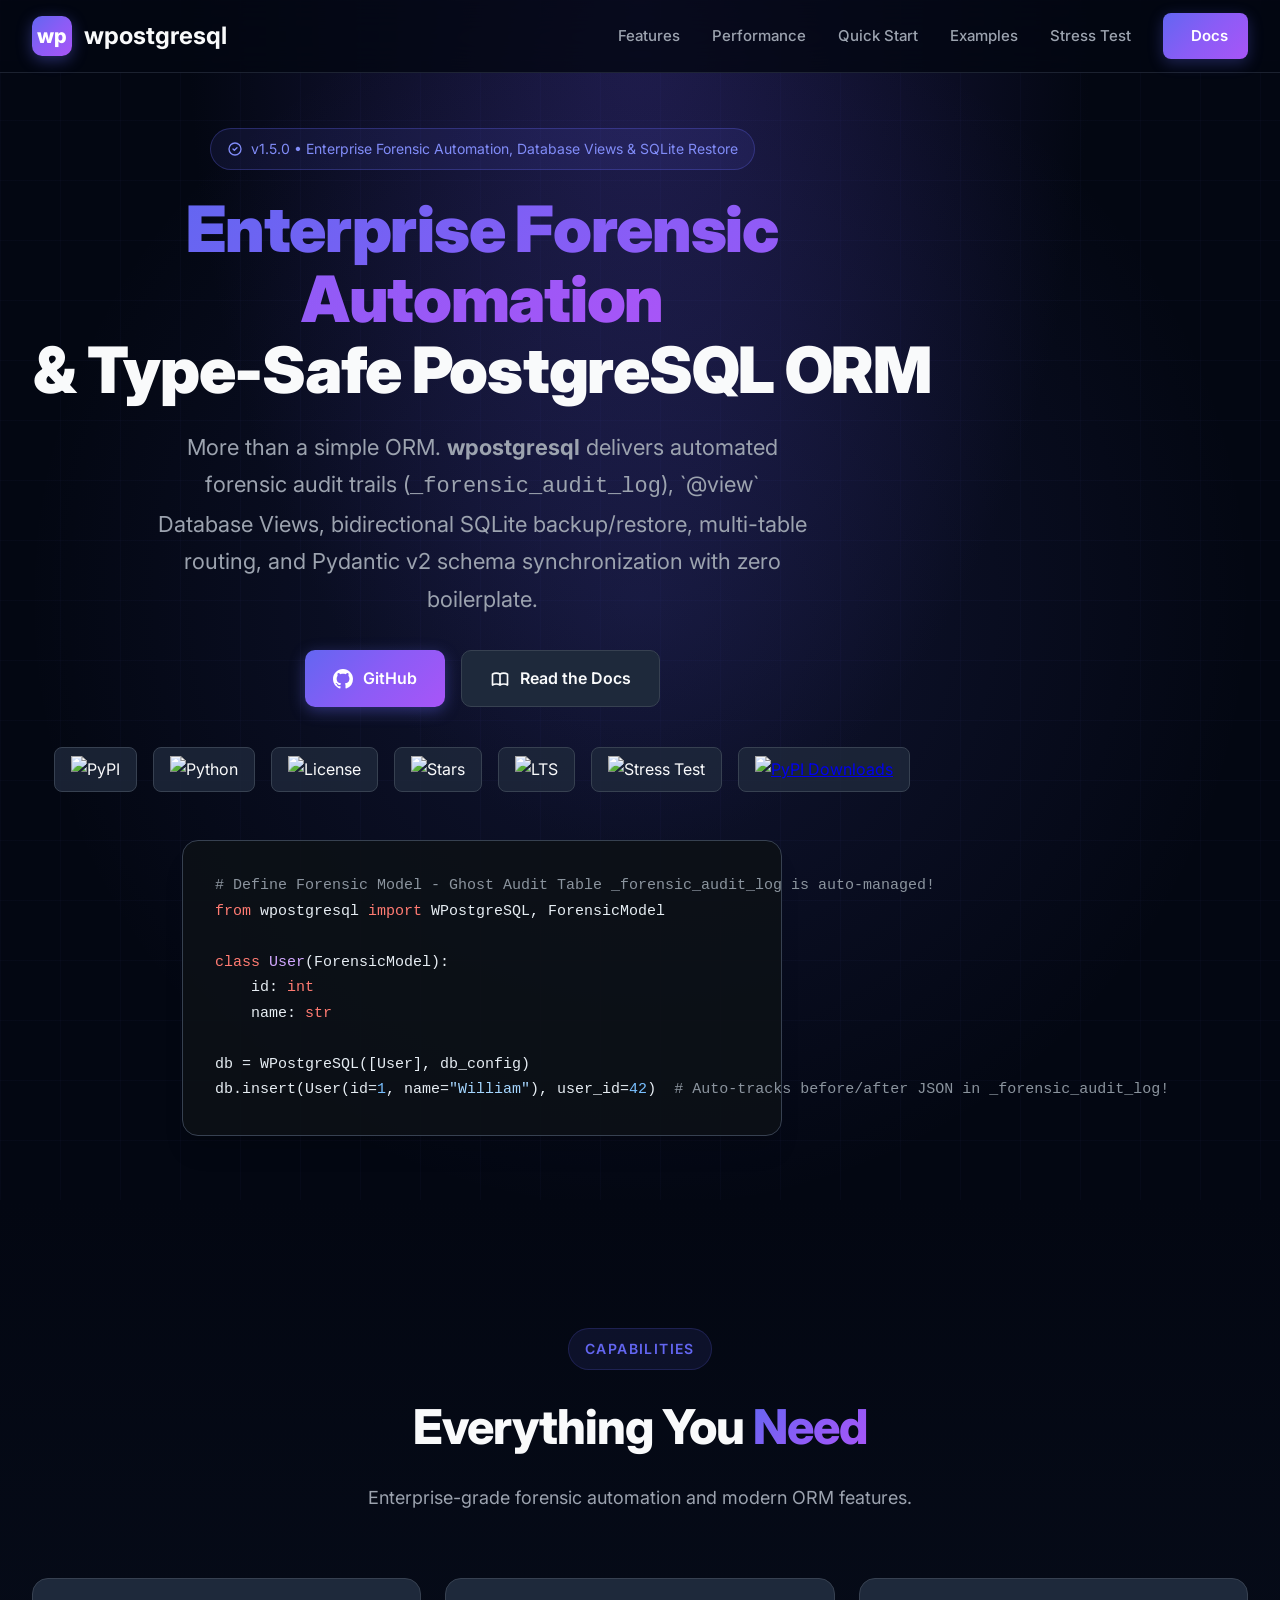
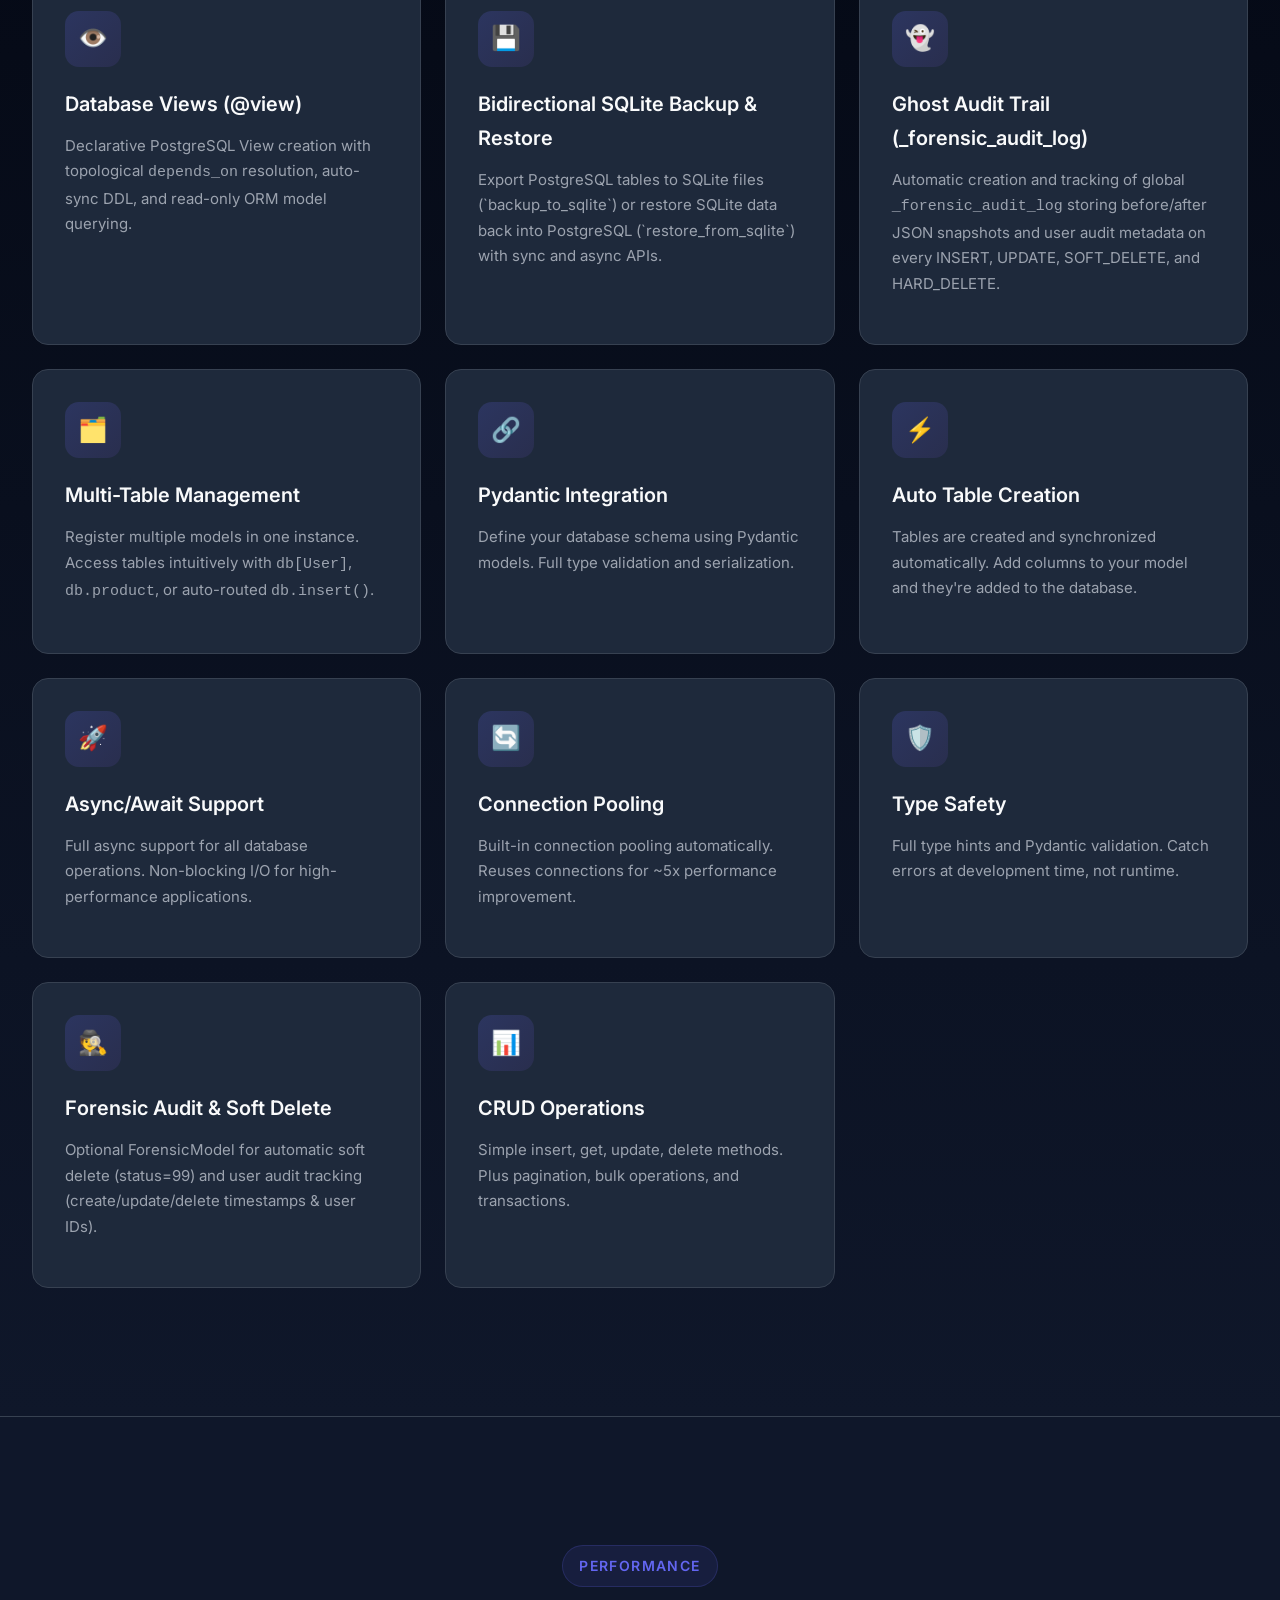
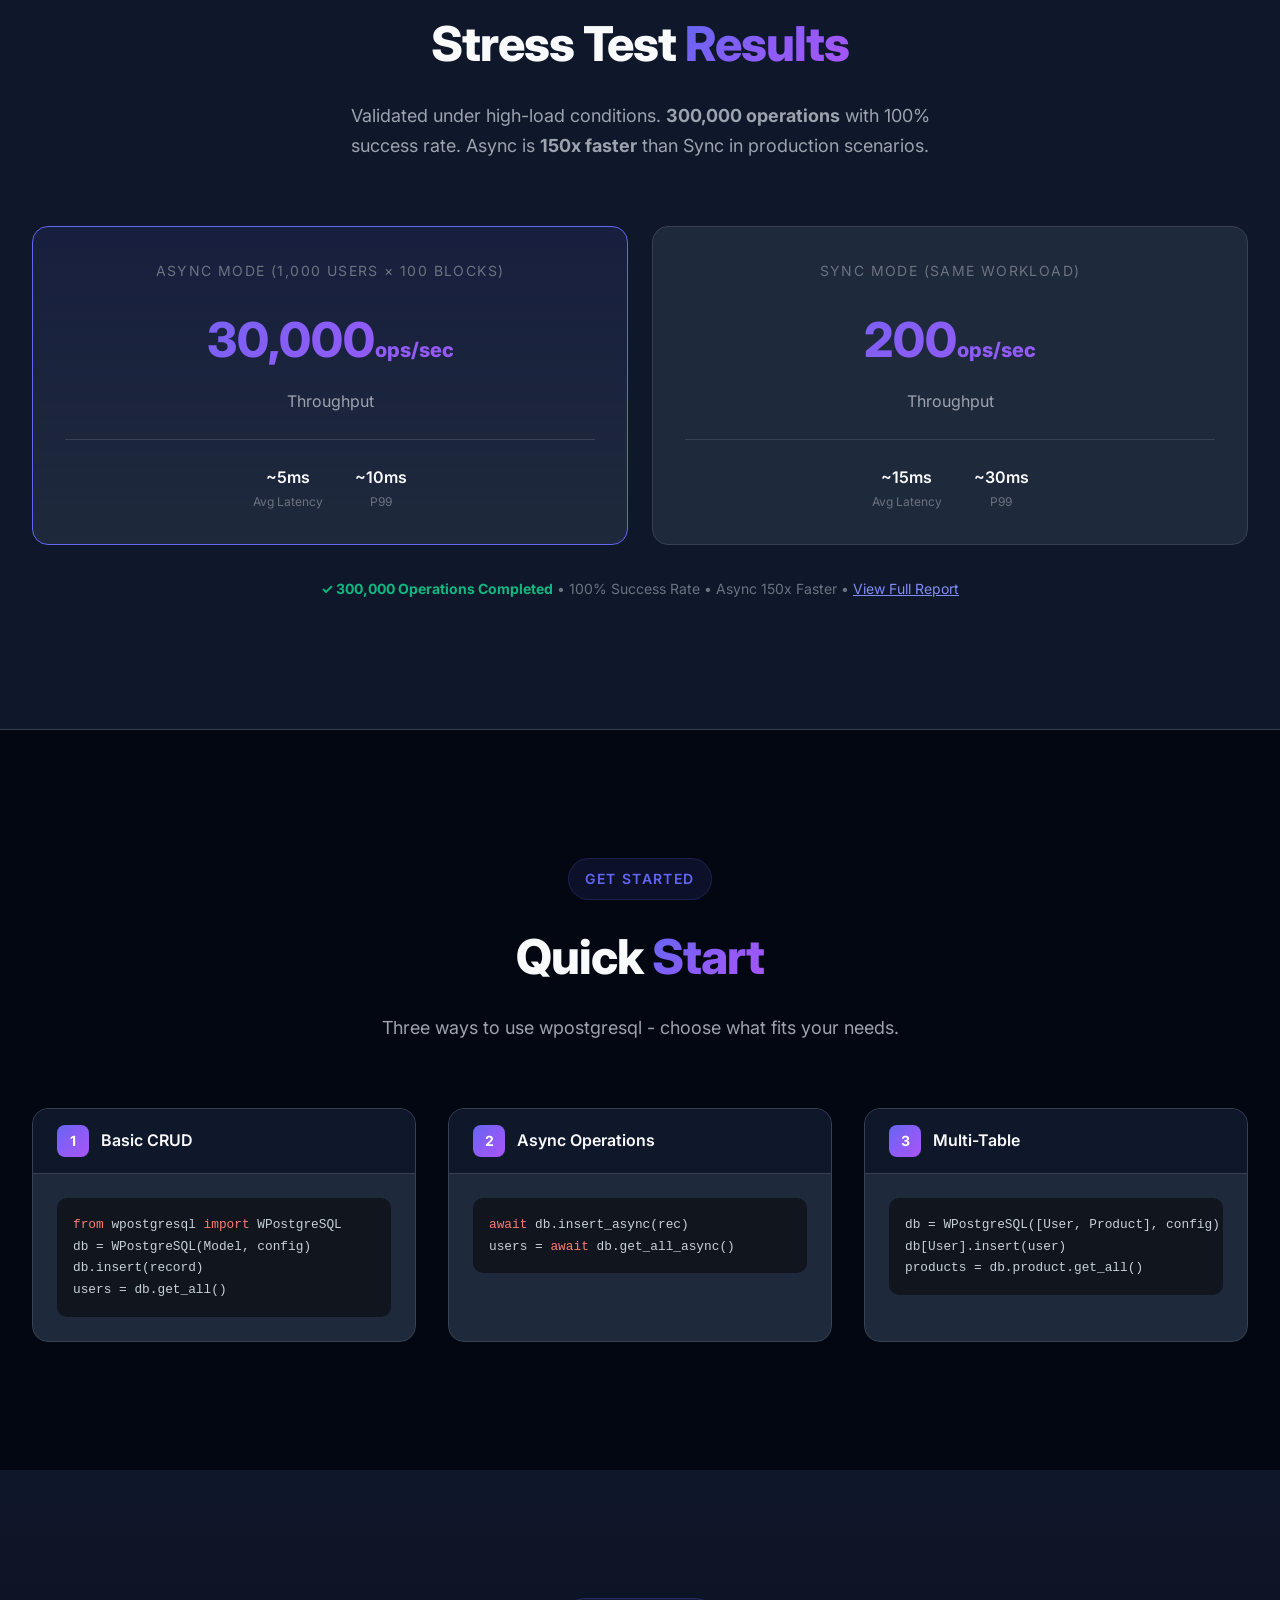
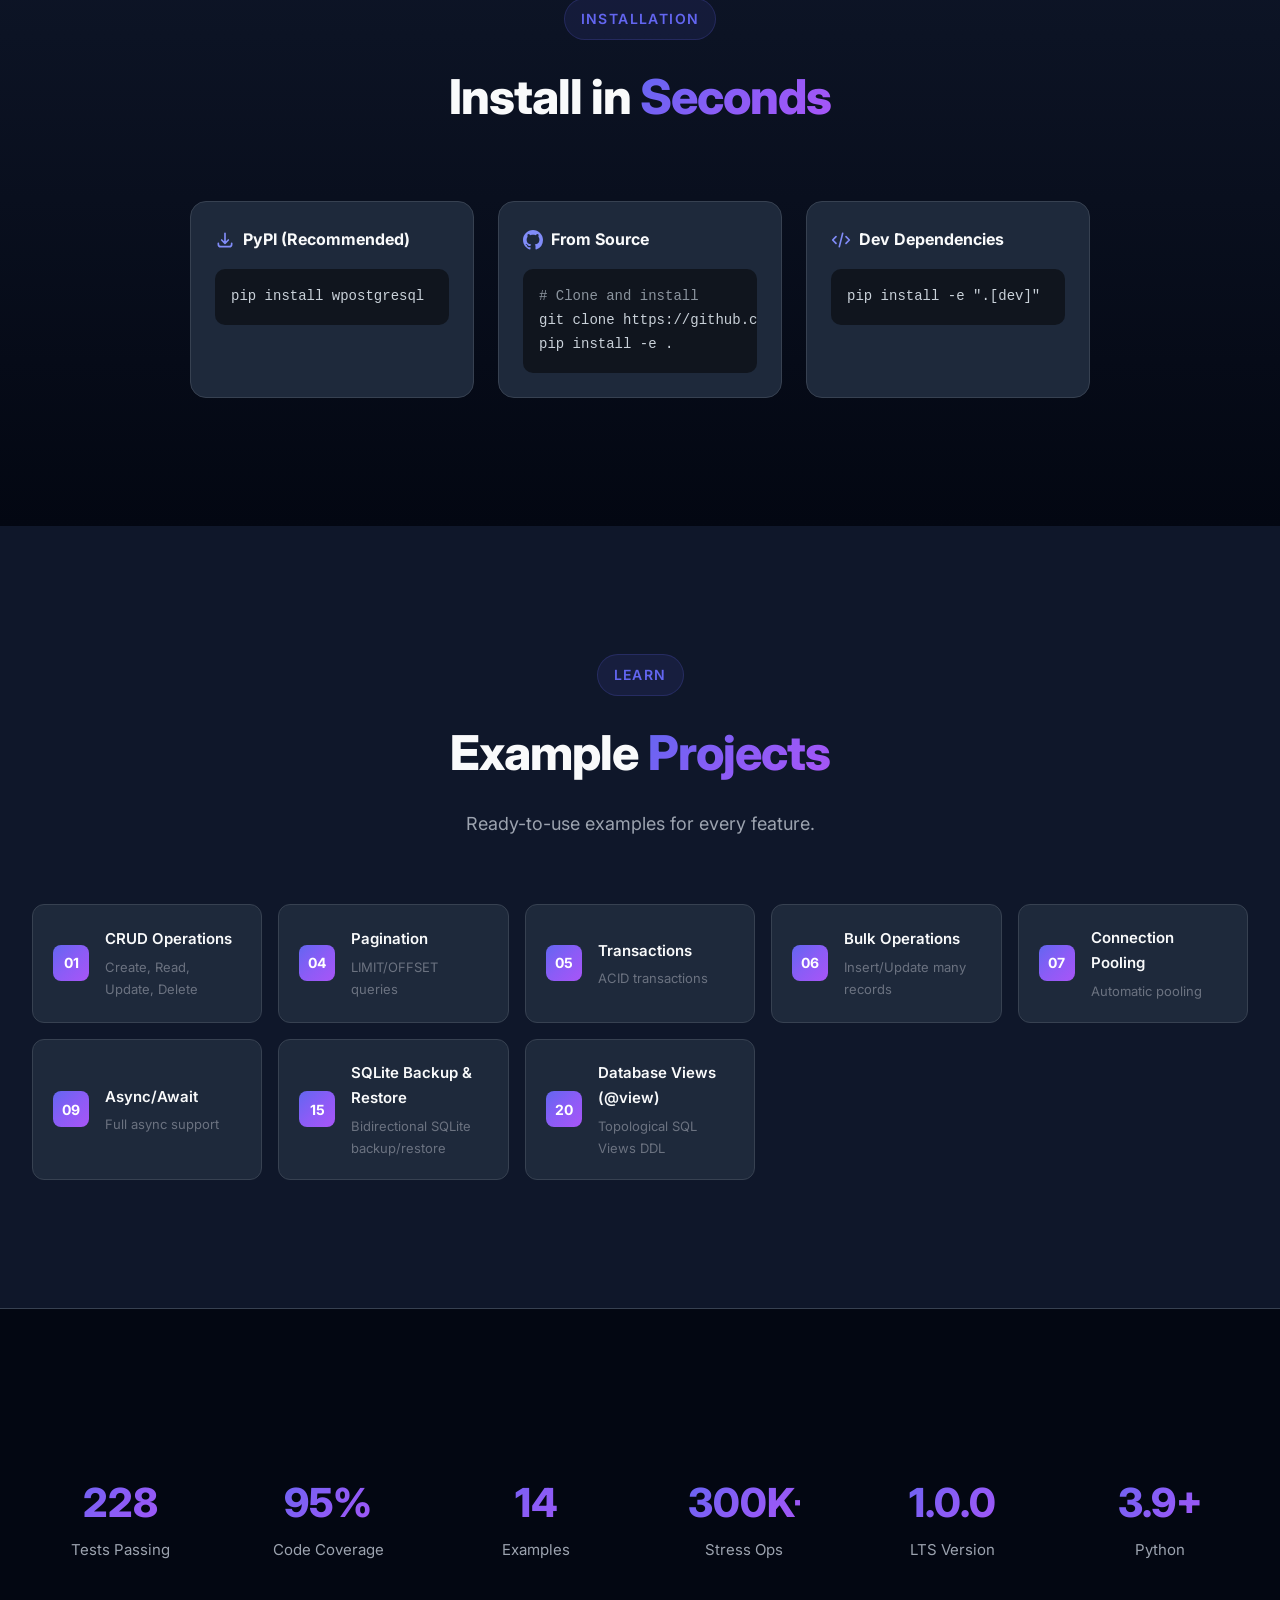
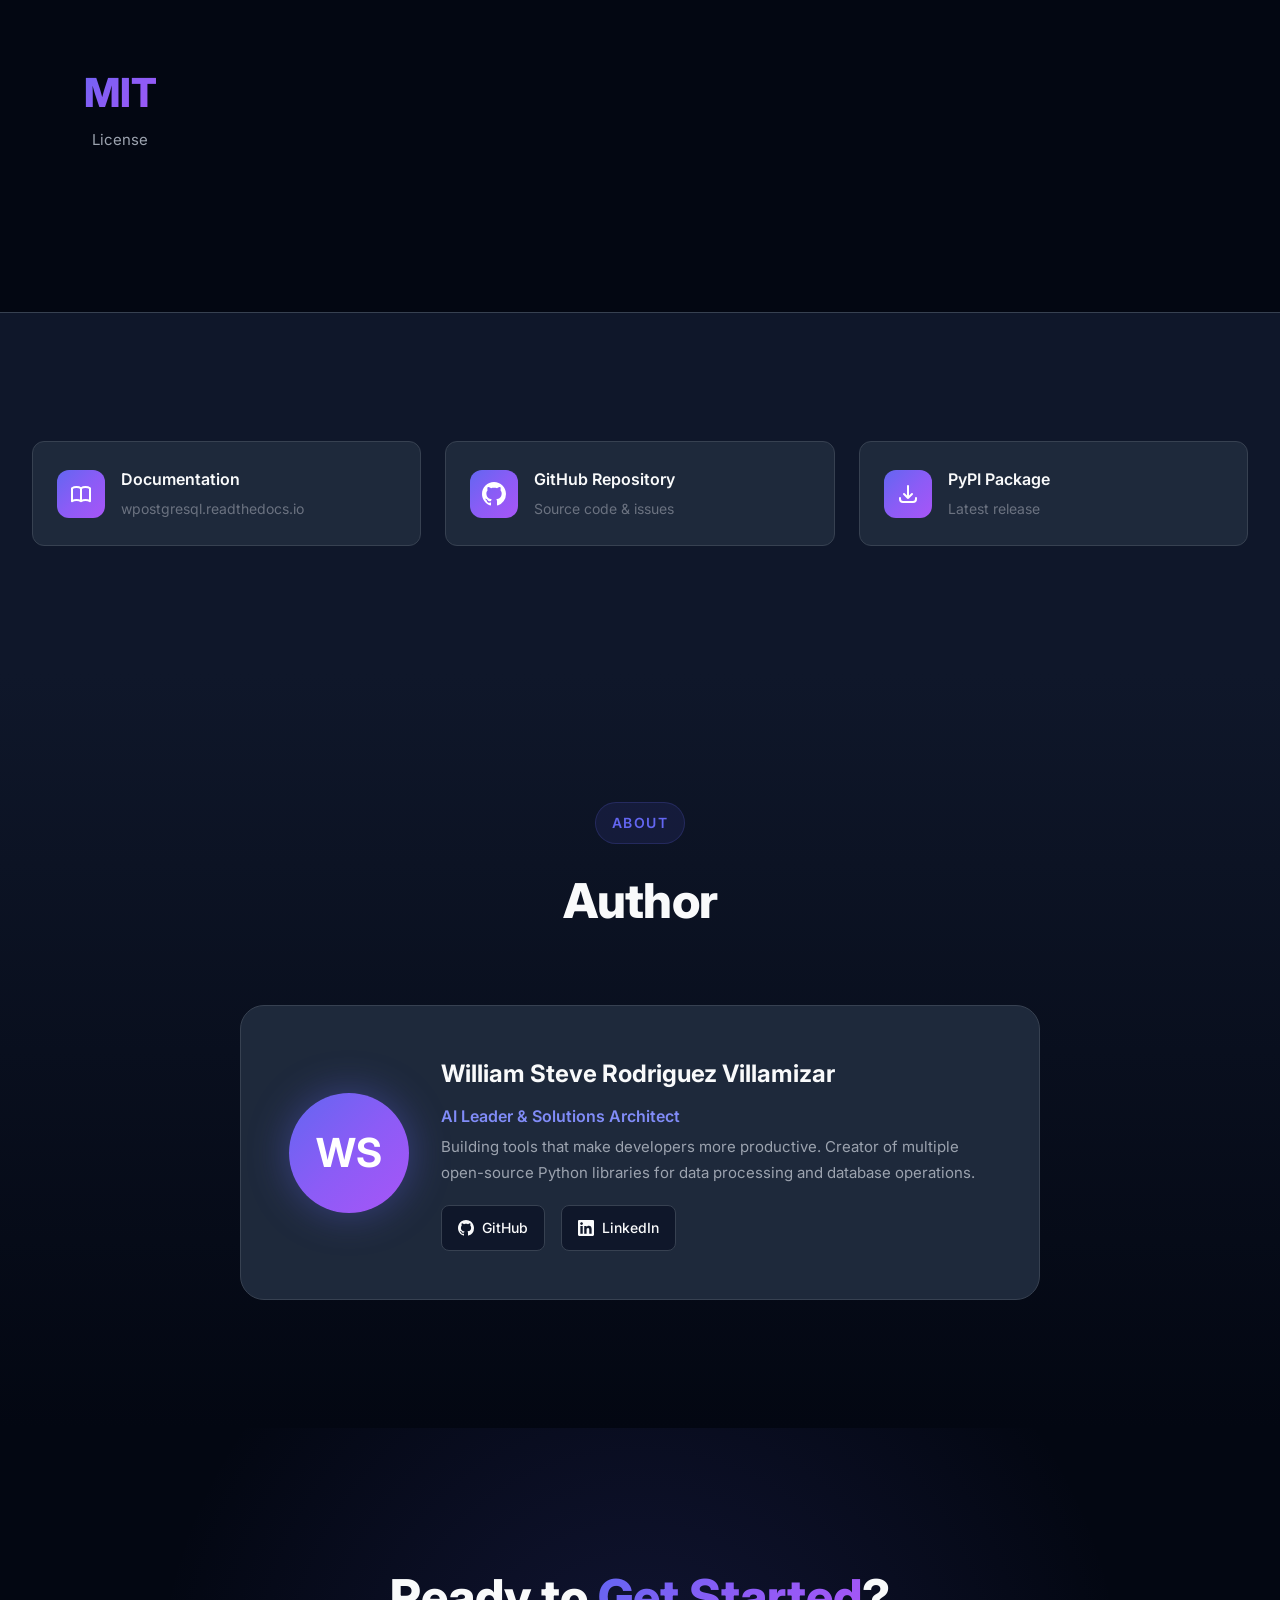
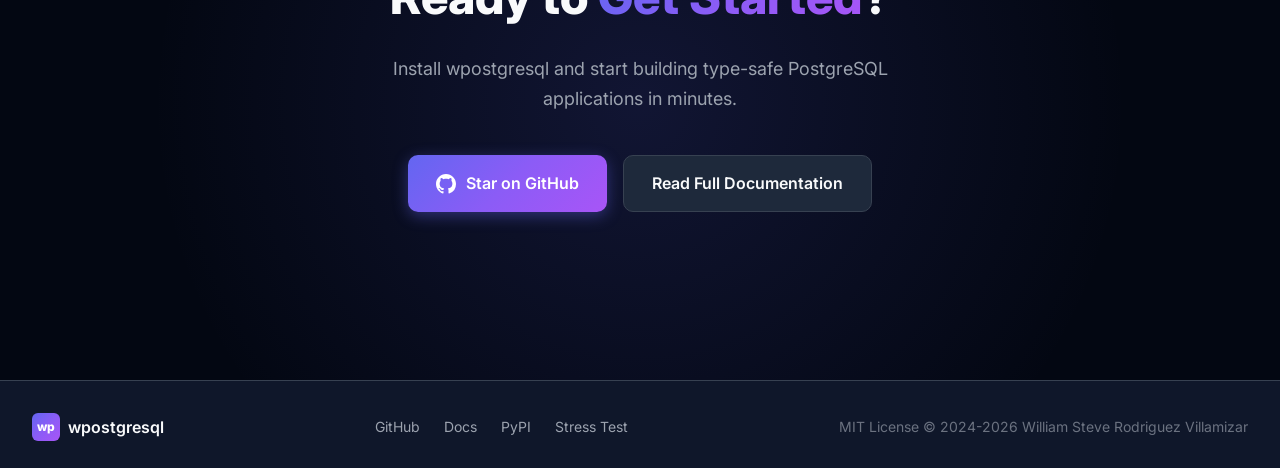
==== commit 6ce5b619: "[DOCS] Update index.html marketing page with v1.5.0 features: @view and SQLite Restore" ====
--- a/index.html
+++ b/index.html
@@ -3,568 +3,687 @@
 <head>
     <meta charset="UTF-8">
     <meta name="viewport" content="width=device-width, initial-scale=1.0">
-    <title>wpostgresql | Enterprise Architecture & Tooling</title>
-    
-    <!-- SEO & Metadata -->
-    <meta name="description" content="<p align="center">     <a href="https://pypi.org/project/wpostgresql/">         <img src="https://img.shields.io/pypi/v/wpostgresql.svg" alt="PyPI version">     </a>     <a href="https://pypi.org/project/wpostgresql/">         <img src="https://img.shields.io/pypi/pyversions/wpostgresql.svg" alt="Py...">
-    <meta name="keywords" content="wpostgresql, python, engineering, data, ai, mlops, wisrovi">
-    <meta name="author" content="William Steve Rodriguez Villamizar (wisrovi)">
+    <title>wpostgresql - Type-Safe PostgreSQL ORM with Pydantic</title>
+    <meta name="description" content="wpostgresql is a simple and type-safe PostgreSQL ORM using Pydantic models. Auto table creation, async support, connection pooling, and full type hints.">
+    <meta name="keywords" content="python, postgresql, orm, pydantic, database, async, connection pooling, type hints">
+    <meta name="author" content="William Steve Rodriguez Villamizar">
     <meta name="robots" content="index, follow">
     
-    <!-- Open Graph -->
-    <meta property="og:title" content="wpostgresql - wpostgresql">
-    <meta property="og:description" content="<p align="center">     <a href="https://pypi.org/project/wpostgresql/">         <img src="https://img.shields.io/pypi/v/wpostgresql.svg" alt="PyPI version">     </a>     <a href="https://pypi.org/project/wpostgresql/">         <img src="https://img.shields.io/pypi/pyversions/wpostgresql.svg" alt="Py...">
+    <meta property="og:title" content="wpostgresql - Type-Safe PostgreSQL ORM">
+    <meta property="og:description" content="Simple PostgreSQL ORM using Pydantic. Auto table creation, async support, connection pooling.">
     <meta property="og:type" content="website">
     <meta property="og:url" content="https://github.com/wisrovi/wpostgresql">
-    <meta property="og:site_name" content="Wisrovi Ecosystem">
+    <meta property="og:image" content="https://img.shields.io/github/stars/wisrovi/wpostgresql?style=social">
+    <meta property="og:site_name" content="wpostgresql">
     
-    <!-- Favicon -->
-    <link rel="icon" type="image/svg+xml" href="data:image/svg+xml,<svg xmlns='http://www.w3.org/2000/svg' viewBox='0 0 100 100'><defs><linearGradient id='g' x1='0%25' y1='0%25' x2='100%25' y2='100%25'><stop offset='0%25' style='stop-color:%2300f2fe'/><stop offset='100%25' style='stop-color:%234facfe'/></linearGradient></defs><rect width='100' height='100' rx='20' fill='url(%23g)'/><path d='M30 50 L45 65 L70 35' stroke='white' stroke-width='8' stroke-linecap='round' stroke-linejoin='round' fill='none'/></svg>">
+    <meta name="twitter:card" content="summary_large_image">
+    <meta name="twitter:title" content="wpostgresql - Type-Safe PostgreSQL ORM">
+    <meta name="twitter:description" content="Simple PostgreSQL ORM using Pydantic. Auto table creation, async support, connection pooling.">
     
-    <!-- Fonts & Icons -->
+    <link rel="icon" type="image/svg+xml" href="data:image/svg+xml,<svg xmlns='http://www.w3.org/2000/svg' viewBox='0 0 100 100'><defs><linearGradient id='g' x1='0%25' y1='0%25' x2='100%25' y2='100%25'><stop offset='0%25' style='stop-color:%236366f1'/><stop offset='100%25' style='stop-color:%238b5cf6'/></linearGradient></defs><rect width='100' height='100' rx='20' fill='url(%23g)'/><text x='50' y='65' font-size='45' text-anchor='middle' fill='white' font-weight='bold'>wp</text></svg>">
+    
     <link rel="preconnect" href="https://fonts.googleapis.com">
     <link rel="preconnect" href="https://fonts.gstatic.com" crossorigin>
-    <link href="https://fonts.googleapis.com/css2?family=Plus+Jakarta+Sans:wght@300;400;500;600;700;800&family=JetBrains+Mono:wght@400;500;600&display=swap" rel="stylesheet">
-    <link rel="stylesheet" href="https://cdnjs.cloudflare.com/ajax/libs/font-awesome/6.4.0/css/all.min.css">
+    <link href="https://fonts.googleapis.com/css2?family=Inter:wght@300;400;500;600;700;800;900&family=JetBrains+Mono:wght@400;500;600&display=swap" rel="stylesheet">
     
     <style>
         :root {
-            --primary: #00f2fe;
-            --primary-glow: rgba(0, 242, 254, 0.4);
-            --secondary: #4facfe;
-            --secondary-glow: rgba(79, 172, 254, 0.4);
-            --accent: #10b981;
-            --bg-deep: #020617;
-            --bg-card: rgba(15, 23, 42, 0.6);
-            --bg-card-hover: rgba(30, 41, 59, 0.85);
-            --text-main: #f8fafc;
-            --text-dim: #94a3b8;
-            --text-muted: #64748b;
-            --border: rgba(255, 255, 255, 0.08);
-            --border-highlight: rgba(0, 242, 254, 0.3);
-            --gradient-linear: linear-gradient(135deg, #00f2fe 0%, #4facfe 100%);
-            --gradient-mesh: radial-gradient(at 0% 0%, hsla(180, 100%, 50%, 0.12) 0, transparent 50%), 
-                             radial-gradient(at 100% 100%, hsla(210, 100%, 50%, 0.12) 0, transparent 50%);
-            --gradient-surface: linear-gradient(180deg, rgba(255, 255, 255, 0.03) 0%, transparent 100%);
-            --shadow-neo: 0 20px 25px -5px rgb(0 0 0 / 0.5), 0 8px 10px -6px rgb(0 0 0 / 0.5);
-            --shadow-glow: 0 0 30px var(--primary-glow);
-            --transition: all 0.4s cubic-bezier(0.4, 0, 0.2, 1);
-            --container-max: 1200px;
-        }
-
-        * { margin: 0; padding: 0; box-sizing: border-box; }
-        html { scroll-behavior: smooth; }
+            --primary: #6366f1;
+            --primary-dark: #4f46e5;
+            --primary-light: #818cf8;
+            --secondary: #8b5cf6;
+            --success: #10b981;
+            --warning: #f59e0b;
+            --danger: #ef4444;
+            --bg-primary: #030712;
+            --bg-secondary: #0f172a;
+            --bg-tertiary: #1e293b;
+            --bg-card: #1e293b;
+            --text-primary: #f9fafb;
+            --text-secondary: #9ca3af;
+            --text-muted: #6b7280;
+            --border: #374151;
+            --border-light: #4b5563;
+            --gradient-primary: linear-gradient(135deg, #6366f1 0%, #8b5cf6 50%, #a855f7 100%);
+            --gradient-hero: radial-gradient(ellipse at top, #1e1b4b 0%, #030712 50%);
+            --gradient-glow: radial-gradient(circle at center, rgba(99, 102, 241, 0.15) 0%, transparent 70%);
+            --shadow-xl: 0 20px 25px -5px rgb(0 0 0 / 0.1), 0 8px 10px -6px rgb(0 0 0 / 0.1);
+            --shadow-glow: 0 0 40px rgba(99, 102, 241, 0.3);
+            --section-padding: clamp(4rem, 10vw, 8rem);
+            --container-max: 1280px;
+        }
+
+        *, *::before, *::after { margin: 0; padding: 0; box-sizing: border-box; }
+        html { scroll-behavior: smooth; scroll-padding-top: 80px; }
         body {
-            font-family: 'Plus Jakarta Sans', sans-serif;
-            background-color: var(--bg-deep);
-            color: var(--text-main);
-            line-height: 1.6;
+            font-family: 'Inter', -apple-system, BlinkMacSystemFont, sans-serif;
+            background-color: var(--bg-primary);
+            color: var(--text-primary);
+            line-height: 1.7;
             overflow-x: hidden;
-            background-image: var(--gradient-mesh);
             -webkit-font-smoothing: antialiased;
         }
 
-        .container { max-width: var(--container-max); margin: 0 auto; padding: 0 2rem; }
-        section { padding: 90px 0; position: relative; }
-
-        h1, h2, h3, h4 { font-weight: 800; letter-spacing: -0.03em; line-height: 1.15; }
-        .gradient-text {
-            background: var(--gradient-linear);
-            -webkit-background-clip: text;
-            -webkit-text-fill-color: transparent;
-            background-clip: text;
-        }
-
-        /* Navigation */
-        nav {
-            position: fixed;
-            top: 0;
-            width: 100%;
-            z-index: 1000;
-            padding: 1.25rem 0;
-            transition: var(--transition);
-            border-bottom: 1px solid transparent;
-        }
-        nav.scrolled {
-            background: rgba(2, 6, 23, 0.9);
-            backdrop-filter: blur(15px);
-            padding: 0.9rem 0;
-            border-color: var(--border);
-        }
-        .nav-content {
-            display: flex;
-            justify-content: space-between;
-            align-items: center;
-        }
-        .logo {
-            display: flex;
-            align-items: center;
-            gap: 0.75rem;
-            font-size: 1.35rem;
-            font-weight: 800;
-            text-decoration: none;
-            color: var(--text-main);
-        }
-        .logo i {
-            background: var(--gradient-linear);
-            -webkit-background-clip: text;
-            -webkit-text-fill-color: transparent;
-        }
+        .container { max-width: var(--container-max); margin: 0 auto; padding: 0 clamp(1rem, 5vw, 2rem); }
+        .gradient-text { background: var(--gradient-primary); -webkit-background-clip: text; -webkit-text-fill-color: transparent; background-clip: text; }
+
+        .nav {
+            position: fixed; top: 0; left: 0; right: 0; z-index: 1000;
+            background: rgba(3, 7, 18, 0.8); backdrop-filter: blur(20px);
+            border-bottom: 1px solid rgba(55, 65, 81, 0.5);
+        }
+        .nav.scrolled { background: rgba(3, 7, 18, 0.95); box-shadow: 0 4px 30px rgba(0, 0, 0, 0.3); }
+        .nav-container { max-width: var(--container-max); margin: 0 auto; padding: 0 clamp(1rem, 5vw, 2rem); display: flex; justify-content: space-between; align-items: center; height: 72px; }
+        .nav-logo { display: flex; align-items: center; gap: 0.75rem; text-decoration: none; color: var(--text-primary); font-weight: 700; font-size: 1.5rem; }
+        .nav-logo-icon { width: 40px; height: 40px; background: var(--gradient-primary); border-radius: 10px; display: flex; align-items: center; justify-content: center; box-shadow: 0 4px 15px rgba(99, 102, 241, 0.4); }
+        .nav-logo-icon span { font-size: 1.25rem; font-weight: 800; color: white; }
         .nav-links { display: flex; gap: 2rem; align-items: center; }
-        .nav-links a {
-            text-decoration: none;
-            color: var(--text-dim);
-            font-weight: 600;
-            font-size: 0.95rem;
-            transition: var(--transition);
-        }
-        .nav-links a:hover { color: var(--primary); }
-        .btn-nav {
-            background: var(--gradient-linear);
-            color: var(--bg-deep) !important;
-            padding: 0.5rem 1.25rem;
-            border-radius: 50px;
-            font-weight: 700;
-            box-shadow: var(--shadow-glow);
-        }
-
-        /* Hero */
+        .nav-link { color: var(--text-secondary); text-decoration: none; font-weight: 500; font-size: 0.9375rem; transition: color 0.15s; position: relative; }
+        .nav-link:hover { color: var(--text-primary); }
+        .nav-link::after { content: ''; position: absolute; bottom: -4px; left: 0; width: 0; height: 2px; background: var(--gradient-primary); transition: width 0.3s; }
+        .nav-link:hover::after { width: 100%; }
+        .nav-cta { display: inline-flex; align-items: center; gap: 0.5rem; padding: 0.625rem 1.25rem; background: var(--gradient-primary); color: white; text-decoration: none; font-weight: 600; font-size: 0.9375rem; border-radius: 8px; transition: all 0.3s; box-shadow: 0 4px 15px rgba(99, 102, 241, 0.3); }
+        .nav-cta:hover { transform: translateY(-2px); box-shadow: 0 6px 20px rgba(99, 102, 241, 0.4); }
+
         .hero {
-            padding: 140px 0 80px;
-            text-align: center;
-            position: relative;
-        }
+            min-height: 100vh; display: flex; flex-direction: column; justify-content: center;
+            text-align: center; padding: 8rem clamp(1rem, 5vw, 2rem) 4rem;
+            background: var(--gradient-hero); position: relative; overflow: hidden;
+        }
+        .hero::before { content: ''; position: absolute; inset: 0; background: var(--gradient-glow); pointer-events: none; }
+        .hero-grid {
+            position: absolute; inset: 0;
+            background-image: linear-gradient(rgba(99, 102, 241, 0.03) 1px, transparent 1px), linear-gradient(90deg, rgba(99, 102, 241, 0.03) 1px, transparent 1px);
+            background-size: 60px 60px; pointer-events: none;
+        }
+        .hero-content { position: relative; z-index: 1; max-width: 900px; }
         .hero-badge {
-            display: inline-flex;
-            align-items: center;
-            gap: 0.5rem;
-            background: rgba(0, 242, 254, 0.1);
-            border: 1px solid var(--border-highlight);
-            padding: 0.5rem 1.25rem;
-            border-radius: 100px;
-            color: var(--primary);
-            font-weight: 700;
-            font-size: 0.85rem;
-            margin-bottom: 2rem;
-            text-transform: uppercase;
-            letter-spacing: 0.1em;
-        }
-        .hero h1 {
-            font-size: clamp(2.75rem, 6vw, 4.75rem);
-            margin-bottom: 1.5rem;
-        }
-        .hero p {
-            font-size: clamp(1.1rem, 2vw, 1.35rem);
-            color: var(--text-dim);
-            max-width: 800px;
-            margin: 0 auto 2.5rem;
-        }
-        .hero-btns {
-            display: flex;
-            gap: 1.25rem;
-            justify-content: center;
-            flex-wrap: wrap;
-        }
+            display: inline-flex; align-items: center; gap: 0.5rem;
+            background: rgba(99, 102, 241, 0.1); border: 1px solid rgba(99, 102, 241, 0.3);
+            padding: 0.5rem 1rem; border-radius: 100px; font-size: 0.875rem;
+            color: var(--primary-light); margin-bottom: 1.5rem;
+        }
+        .hero-title { font-size: clamp(2.5rem, 8vw, 4rem); font-weight: 900; letter-spacing: -0.02em; margin-bottom: 1.5rem; line-height: 1.1; }
+        .hero-subtitle { font-size: clamp(1.125rem, 2.5vw, 1.375rem); color: var(--text-secondary); max-width: 650px; margin: 0 auto 2rem; }
+        .hero-actions { display: flex; gap: 1rem; justify-content: center; flex-wrap: wrap; margin-bottom: 2.5rem; }
         .btn {
-            display: inline-flex;
-            align-items: center;
-            gap: 0.75rem;
-            padding: 1rem 2rem;
-            border-radius: 12px;
-            font-weight: 700;
-            text-decoration: none;
-            transition: var(--transition);
-            font-size: 1.05rem;
-        }
-        .btn-main {
-            background: var(--gradient-linear);
-            color: var(--bg-deep);
-            box-shadow: var(--shadow-glow);
-        }
-        .btn-main:hover { transform: translateY(-4px); box-shadow: 0 0 35px var(--primary-glow); }
-        .btn-outline {
-            background: transparent;
-            color: var(--text-main);
-            border: 1px solid var(--border);
-        }
-        .btn-outline:hover { background: rgba(255,255,255,0.05); border-color: var(--primary); transform: translateY(-3px); }
-
-        /* Stats Bar */
-        .stats-bar {
-            background: rgba(15, 23, 42, 0.4);
-            backdrop-filter: blur(10px);
-            border-top: 1px solid var(--border);
-            border-bottom: 1px solid var(--border);
-            padding: 2.5rem 0;
-        }
-        .stats-grid {
-            display: grid;
-            grid-template-columns: repeat(auto-fit, minmax(180px, 1fr));
-            gap: 2rem;
-            text-align: center;
-        }
-        .stat-item h3 {
-            font-size: 2.5rem;
-            margin-bottom: 0.35rem;
-            color: var(--text-main);
-        }
-        .stat-item p {
-            color: var(--primary);
-            font-weight: 700;
-            font-size: 0.85rem;
-            text-transform: uppercase;
-            letter-spacing: 0.1em;
-        }
-
-        /* Features */
+            display: inline-flex; align-items: center; gap: 0.625rem; padding: 0.875rem 1.75rem;
+            border-radius: 10px; font-weight: 600; font-size: 1rem; text-decoration: none;
+            transition: all 0.3s; border: none; cursor: pointer;
+        }
+        .btn-primary { background: var(--gradient-primary); color: white; box-shadow: 0 4px 15px rgba(99, 102, 241, 0.4); }
+        .btn-primary:hover { transform: translateY(-3px); box-shadow: 0 8px 25px rgba(99, 102, 241, 0.5); }
+        .btn-secondary { background: var(--bg-tertiary); color: var(--text-primary); border: 1px solid var(--border); }
+        .btn-secondary:hover { background: var(--bg-card-hover); border-color: var(--border-light); transform: translateY(-2px); }
+        .btn svg { width: 20px; height: 20px; }
+
+        .hero-badges { display: flex; gap: 1rem; justify-content: center; flex-wrap: wrap; margin-bottom: 3rem; }
+        .hero-badge-item { display: flex; align-items: center; background: rgba(30, 41, 59, 0.8); padding: 0.5rem 1rem; border-radius: 8px; border: 1px solid var(--border); }
+
+        .hero-code-container { animation: fadeInUp 0.6s ease-out 0.4s both; }
+        .hero-code {
+            background: rgba(13, 17, 23, 0.9); border: 1px solid var(--border); border-radius: 16px;
+            padding: 2rem; font-family: 'JetBrains Mono', monospace; font-size: 0.9375rem;
+            color: #e6edf3; text-align: left; max-width: 600px; margin: 0 auto;
+            backdrop-filter: blur(10px); box-shadow: var(--shadow-xl);
+        }
+        .hero-code .comment { color: #8b949e; }
+        .hero-code pre { margin: 0; }
+        .hero-code .keyword { color: #ff7b72; }
+        .hero-code .function { color: #d2a8ff; }
+        .hero-code .string { color: #a5d6ff; }
+        .hero-code .variable { color: #79c0ff; }
+        .hero-code .number { color: #79c0ff; }
+
+        @keyframes fadeInUp { from { opacity: 0; transform: translateY(30px); } to { opacity: 1; transform: translateY(0); } }
+
+        .section { padding: var(--section-padding) 0; }
         .section-header { text-align: center; margin-bottom: 4rem; }
-        .section-header h2 { font-size: 3rem; margin-bottom: 1rem; }
-        .section-header p { color: var(--text-dim); font-size: 1.15rem; max-width: 600px; margin: 0 auto; }
-
-        .features-grid {
-            display: grid;
-            grid-template-columns: repeat(auto-fit, minmax(320px, 1fr));
-            gap: 2rem;
-        }
+        .section-label {
+            display: inline-block; color: var(--primary); font-weight: 600; font-size: 0.875rem;
+            text-transform: uppercase; letter-spacing: 0.1em; margin-bottom: 1rem;
+            padding: 0.5rem 1rem; background: rgba(99, 102, 241, 0.1); border-radius: 100px;
+            border: 1px solid rgba(99, 102, 241, 0.2);
+        }
+        .section-title { font-size: clamp(2rem, 5vw, 3rem); font-weight: 800; margin-bottom: 1rem; letter-spacing: -0.02em; }
+        .section-description { color: var(--text-secondary); font-size: 1.125rem; max-width: 650px; margin: 0 auto; }
+
+        .features-section { background: linear-gradient(180deg, var(--bg-primary) 0%, var(--bg-secondary) 100%); }
+        .features-grid { display: grid; grid-template-columns: repeat(auto-fit, minmax(300px, 1fr)); gap: 1.5rem; }
         .feature-card {
-            background: var(--bg-card);
-            border: 1px solid var(--border);
-            padding: 2.5rem;
-            border-radius: 20px;
-            transition: var(--transition);
-            position: relative;
-            overflow: hidden;
-        }
-        .feature-card:hover {
-            transform: translateY(-8px);
-            border-color: var(--border-highlight);
-            background: var(--bg-card-hover);
-            box-shadow: var(--shadow-neo);
-        }
+            background: var(--bg-tertiary); border: 1px solid var(--border); border-radius: 16px;
+            padding: 2rem; transition: all 0.3s; position: relative;
+        }
+        .feature-card::before { content: ''; position: absolute; top: 0; left: 0; right: 0; height: 3px; background: var(--gradient-primary); opacity: 0; transition: opacity 0.3s; }
+        .feature-card:hover { border-color: var(--primary); transform: translateY(-4px); box-shadow: var(--shadow-xl); }
+        .feature-card:hover::before { opacity: 1; }
         .feature-icon {
-            width: 56px;
-            height: 56px;
-            background: rgba(0, 242, 254, 0.1);
-            border-radius: 14px;
-            display: flex;
-            align-items: center;
-            justify-content: center;
-            font-size: 1.5rem;
-            color: var(--primary);
-            margin-bottom: 1.5rem;
-        }
-        .feature-card h3 { font-size: 1.35rem; margin-bottom: 0.75rem; }
-        .feature-card p { color: var(--text-dim); }
-
-        /* Code Showcase */
-        .code-showcase {
-            background: #010409;
-            border-radius: 24px;
-            border: 1px solid var(--border);
-            padding: 3.5rem;
-            display: grid;
-            grid-template-columns: 1fr 1fr;
-            gap: 3.5rem;
-            align-items: center;
-        }
-        .code-content h2 { margin-bottom: 1.5rem; }
-        .code-content p { color: var(--text-dim); margin-bottom: 1.5rem; font-size: 1.05rem; }
-        .code-window {
-            background: #0d1117;
-            border-radius: 14px;
-            padding: 1.25rem;
-            font-family: 'JetBrains Mono', monospace;
-            font-size: 0.85rem;
-            color: #e6edf3;
-            box-shadow: var(--shadow-neo);
-            border: 1px solid #30363d;
-            overflow-x: auto;
-        }
-        .code-header {
-            display: flex;
-            gap: 8px;
-            margin-bottom: 1.25rem;
-        }
-        .dot { width: 10px; height: 10px; border-radius: 50%; }
-        .dot-red { background: #ff5f56; }
-        .dot-yellow { background: #ffbd2e; }
-        .dot-green { background: #27c93f; }
-
-        /* Ecosystem Card */
-        .ecosystem {
-            text-align: center;
-            background: linear-gradient(180deg, transparent, rgba(79, 172, 254, 0.05));
-        }
-        .eco-card {
-            max-width: 800px;
-            margin: 0 auto;
-            background: var(--bg-card);
-            padding: 3.5rem;
-            border-radius: 30px;
-            border: 2px solid var(--border-highlight);
-            box-shadow: var(--shadow-glow);
-        }
-        .eco-card img { width: 100px; border-radius: 24px; margin-bottom: 1.5rem; }
-        .eco-card h3 { font-size: 2.2rem; margin-bottom: 1rem; }
-        .eco-card p { font-size: 1.15rem; color: var(--text-dim); margin-bottom: 2rem; }
-
-        /* Footer */
-        footer {
-            padding: 70px 0 35px;
-            border-top: 1px solid var(--border);
-            background: rgba(15, 23, 42, 0.85);
-        }
-        .footer-grid {
-            display: grid;
-            grid-template-columns: 2fr 1fr 1fr 1fr;
-            gap: 3.5rem;
-            margin-bottom: 3.5rem;
-        }
-        .footer-brand p { color: var(--text-dim); margin: 1.25rem 0; max-width: 320px; }
-        .footer-links h4 { margin-bottom: 1.25rem; font-size: 1.05rem; }
-        .footer-links ul { list-style: none; }
-        .footer-links li { margin-bottom: 0.65rem; }
-        .footer-links a { color: var(--text-muted); text-decoration: none; transition: var(--transition); }
-        .footer-links a:hover { color: var(--primary); padding-left: 5px; }
-        .footer-bottom {
-            display: flex;
-            justify-content: space-between;
-            align-items: center;
-            padding-top: 2rem;
-            border-top: 1px solid var(--border);
-            color: var(--text-muted);
-            font-size: 0.85rem;
-        }
-        .social-links { display: flex; gap: 1.25rem; }
-        .social-links a { font-size: 1.35rem; color: var(--text-muted); transition: var(--transition); }
-        .social-links a:hover { color: var(--primary); transform: scale(1.15); }
-
-        @media (max-width: 968px) {
-            .footer-grid { grid-template-columns: 1fr 1fr; }
-            .code-showcase { grid-template-columns: 1fr; padding: 2rem; }
-            .hero h1 { font-size: 3rem; }
+            width: 56px; height: 56px; background: linear-gradient(135deg, rgba(99, 102, 241, 0.2) 0%, rgba(139, 92, 246, 0.1) 100%);
+            border-radius: 14px; display: flex; align-items: center; justify-content: center;
+            font-size: 1.5rem; margin-bottom: 1.25rem;
+        }
+        .feature-card h3 { font-size: 1.25rem; margin-bottom: 0.75rem; font-weight: 600; }
+        .feature-card p { color: var(--text-secondary); font-size: 0.9375rem; margin-bottom: 1rem; }
+
+        .performance-section { background: var(--bg-secondary); border-top: 1px solid var(--border); border-bottom: 1px solid var(--border); }
+        .perf-grid { display: grid; grid-template-columns: repeat(auto-fit, minmax(250px, 1fr)); gap: 1.5rem; margin-top: 3rem; }
+        .perf-card {
+            background: var(--bg-tertiary); border: 1px solid var(--border); border-radius: 16px;
+            padding: 2rem; text-align: center;
+        }
+        .perf-card.highlight { border-color: var(--primary); background: linear-gradient(180deg, rgba(99, 102, 241, 0.1) 0%, var(--bg-tertiary) 100%); }
+        .perf-mode { font-size: 0.875rem; color: var(--text-muted); text-transform: uppercase; letter-spacing: 0.1em; margin-bottom: 1rem; }
+        .perf-value { font-size: 3rem; font-weight: 800; background: var(--gradient-primary); -webkit-background-clip: text; -webkit-text-fill-color: transparent; background-clip: text; }
+        .perf-unit { font-size: 1.25rem; color: var(--text-secondary); }
+        .perf-label { color: var(--text-secondary); margin-top: 0.5rem; }
+        .perf-stats { display: flex; justify-content: center; gap: 2rem; margin-top: 1.5rem; padding-top: 1.5rem; border-top: 1px solid var(--border); }
+        .perf-stat { text-align: center; }
+        .perf-stat-value { font-weight: 600; color: var(--text-primary); }
+        .perf-stat-label { font-size: 0.75rem; color: var(--text-muted); }
+        .perf-note { text-align: center; margin-top: 2rem; color: var(--text-muted); font-size: 0.875rem; }
+        .perf-note strong { color: var(--success); }
+
+        .install-section { background: linear-gradient(180deg, var(--bg-secondary) 0%, var(--bg-primary) 100%); }
+        .install-grid { display: grid; grid-template-columns: repeat(auto-fit, minmax(280px, 1fr)); gap: 1.5rem; max-width: 900px; margin: 0 auto; }
+        .install-card { background: var(--bg-tertiary); border: 1px solid var(--border); border-radius: 16px; padding: 1.5rem; }
+        .install-card h3 { font-size: 1rem; margin-bottom: 1rem; display: flex; align-items: center; gap: 0.5rem; }
+        .install-card h3 svg { width: 20px; height: 20px; color: var(--primary-light); }
+        .install-code { background: rgba(13, 17, 23, 0.8); border-radius: 10px; padding: 1rem; font-family: 'JetBrains Mono', monospace; font-size: 0.875rem; color: #c9d1d9; overflow-x: auto; }
+        .install-code pre { margin: 0; }
+        .install-code .comment { color: #8b949e; }
+        .install-code .keyword { color: #ff7b72; }
+
+        .quickstart-section { background: var(--bg-primary); }
+        .qs-grid { display: grid; grid-template-columns: repeat(auto-fit, minmax(280px, 1fr)); gap: 2rem; }
+        .qs-card { background: var(--bg-tertiary); border: 1px solid var(--border); border-radius: 16px; overflow: hidden; }
+        .qs-header { background: var(--bg-secondary); padding: 1rem 1.5rem; border-bottom: 1px solid var(--border); display: flex; align-items: center; gap: 0.75rem; }
+        .qs-header-icon { width: 32px; height: 32px; background: var(--gradient-primary); border-radius: 8px; display: flex; align-items: center; justify-content: center; }
+        .qs-header-icon span { font-size: 0.875rem; font-weight: 700; color: white; }
+        .qs-header h3 { font-size: 1rem; font-weight: 600; }
+        .qs-body { padding: 1.5rem; }
+        .qs-code { background: rgba(13, 17, 23, 0.8); border-radius: 10px; padding: 1rem; font-family: 'JetBrains Mono', monospace; font-size: 0.8rem; color: #c9d1d9; overflow-x: auto; }
+        .qs-code pre { margin: 0; }
+        .qs-code .keyword { color: #ff7b72; }
+        .qs-code .comment { color: #8b949e; }
+
+        .examples-section { background: var(--bg-secondary); }
+        .examples-grid { display: grid; grid-template-columns: repeat(auto-fit, minmax(200px, 1fr)); gap: 1rem; }
+        .example-card {
+            display: flex; align-items: center; gap: 1rem; padding: 1.25rem;
+            background: var(--bg-tertiary); border: 1px solid var(--border); border-radius: 12px;
+            text-decoration: none; color: inherit; transition: all 0.3s;
+        }
+        .example-card:hover { border-color: var(--primary); transform: translateY(-2px); }
+        .example-num { width: 36px; height: 36px; background: var(--gradient-primary); border-radius: 8px; display: flex; align-items: center; justify-content: center; font-weight: 700; font-size: 0.875rem; color: white; flex-shrink: 0; }
+        .example-info h4 { font-size: 0.9375rem; font-weight: 600; margin-bottom: 0.25rem; }
+        .example-info p { font-size: 0.8125rem; color: var(--text-muted); margin: 0; }
+
+        .stats-section { background: var(--bg-primary); border-top: 1px solid var(--border); border-bottom: 1px solid var(--border); }
+        .stats-grid { display: grid; grid-template-columns: repeat(auto-fit, minmax(150px, 1fr)); gap: 2rem; text-align: center; }
+        .stat-item { padding: 2rem; }
+        .stat-value { font-size: 2.5rem; font-weight: 800; background: var(--gradient-primary); -webkit-background-clip: text; -webkit-text-fill-color: transparent; background-clip: text; }
+        .stat-label { color: var(--text-secondary); font-size: 0.9375rem; }
+
+        .links-section { background: var(--bg-secondary); }
+        .links-grid { display: grid; grid-template-columns: repeat(auto-fit, minmax(250px, 1fr)); gap: 1.5rem; }
+        .link-card {
+            display: flex; align-items: center; gap: 1rem; padding: 1.5rem;
+            background: var(--bg-tertiary); border: 1px solid var(--border); border-radius: 12px;
+            text-decoration: none; color: inherit; transition: all 0.3s;
+        }
+        .link-card:hover { border-color: var(--primary); transform: translateY(-2px); }
+        .link-icon { width: 48px; height: 48px; background: var(--gradient-primary); border-radius: 12px; display: flex; align-items: center; justify-content: center; flex-shrink: 0; }
+        .link-icon svg { width: 24px; height: 24px; color: white; }
+        .link-info h4 { font-weight: 600; margin-bottom: 0.25rem; }
+        .link-info p { font-size: 0.875rem; color: var(--text-muted); margin: 0; }
+
+        .author-section { background: linear-gradient(180deg, var(--bg-secondary) 0%, var(--bg-primary) 100%); }
+        .author-card {
+            max-width: 800px; margin: 0 auto; background: var(--bg-tertiary);
+            border: 1px solid var(--border); border-radius: 24px; padding: 3rem;
+            display: grid; grid-template-columns: auto 1fr; gap: 2rem; align-items: center;
+        }
+        .author-avatar {
+            width: 120px; height: 120px; border-radius: 50%; background: var(--gradient-primary);
+            display: flex; align-items: center; justify-content: center;
+            font-size: 2.5rem; font-weight: 700; color: white;
+            box-shadow: 0 0 40px rgba(99, 102, 241, 0.4);
+        }
+        .author-info h3 { font-size: 1.5rem; margin-bottom: 0.5rem; }
+        .author-title { color: var(--primary-light); font-weight: 600; margin-bottom: 0.25rem; }
+        .author-bio { color: var(--text-secondary); font-size: 0.9375rem; margin-bottom: 1.25rem; }
+        .author-links { display: flex; gap: 1rem; flex-wrap: wrap; }
+        .author-link {
+            display: inline-flex; align-items: center; gap: 0.5rem; padding: 0.625rem 1rem;
+            background: var(--bg-secondary); border: 1px solid var(--border); border-radius: 8px;
+            color: var(--text-primary); text-decoration: none; font-size: 0.875rem; font-weight: 500;
+            transition: all 0.2s;
+        }
+        .author-link:hover { border-color: var(--primary); transform: translateY(-2px); }
+        .author-link svg { width: 16px; height: 16px; }
+
+        .cta-section { text-align: center; padding: var(--section-padding) 0; background: var(--bg-primary); position: relative; overflow: hidden; }
+        .cta-section::before { content: ''; position: absolute; inset: 0; background: var(--gradient-glow); pointer-events: none; }
+        .cta-content { position: relative; z-index: 1; }
+        .cta-section h2 { font-size: clamp(2rem, 5vw, 3rem); font-weight: 800; margin-bottom: 1rem; }
+        .cta-section p { color: var(--text-secondary); font-size: 1.125rem; margin-bottom: 2.5rem; max-width: 500px; margin-left: auto; margin-right: auto; }
+
+        footer { background: var(--bg-secondary); border-top: 1px solid var(--border); padding: 2rem 0; }
+        .footer-content { max-width: var(--container-max); margin: 0 auto; padding: 0 clamp(1rem, 5vw, 2rem); display: flex; justify-content: space-between; align-items: center; flex-wrap: wrap; gap: 1rem; }
+        .footer-brand { display: flex; align-items: center; gap: 0.5rem; text-decoration: none; color: var(--text-primary); font-weight: 600; }
+        .footer-brand-icon { width: 28px; height: 28px; background: var(--gradient-primary); border-radius: 6px; display: flex; align-items: center; justify-content: center; }
+        .footer-brand-icon span { font-size: 0.75rem; font-weight: 800; color: white; }
+        .footer-links { display: flex; gap: 1.5rem; }
+        .footer-link { color: var(--text-secondary); text-decoration: none; font-size: 0.875rem; transition: color 0.2s; }
+        .footer-link:hover { color: var(--text-primary); }
+        .footer-copyright { color: var(--text-muted); font-size: 0.875rem; }
+
+        .mobile-menu-btn { display: none; background: none; border: none; color: var(--text-primary); cursor: pointer; padding: 0.5rem; }
+        .mobile-menu-btn svg { width: 28px; height: 28px; }
+
+        @media (max-width: 768px) {
             .nav-links { display: none; }
+            .mobile-menu-btn { display: block; }
+            .hero-actions { flex-direction: column; align-items: center; }
+            .btn { width: 100%; max-width: 280px; justify-content: center; }
+            .author-card { grid-template-columns: 1fr; text-align: center; }
+            .author-avatar { margin: 0 auto; }
+            .author-links { justify-content: center; }
+            .footer-content { flex-direction: column; text-align: center; }
+            .footer-links { justify-content: center; }
         }
     </style>
 </head>
 <body>
-
-    <!-- Navigation -->
-    <nav id="navbar">
-        <div class="container nav-content">
-            <a href="#" class="logo">
-                <i class="fas fa-database"></i> wpostgresql
+    <nav class="nav" id="nav">
+        <div class="nav-container">
+            <a href="#" class="nav-logo">
+                <div class="nav-logo-icon"><span>wp</span></div>
+                wpostgresql
             </a>
             <div class="nav-links">
-                <a href="#features">Features</a>
-                <a href="#code">Architecture</a>
-                <a href="#ecosystem">Ecosystem</a>
-                <a href="https://wisrovi.dev" target="_blank">Wisrovi.dev</a>
-                <a href="https://github.com/wisrovi/wpostgresql" target="_blank" class="btn-nav">
-                    <i class="fab fa-github"></i> GitHub
-                </a>
-            </div>
+                <a href="#features" class="nav-link">Features</a>
+                <a href="#performance" class="nav-link">Performance</a>
+                <a href="#quickstart" class="nav-link">Quick Start</a>
+                <a href="#examples" class="nav-link">Examples</a>
+                <a href="stress_test_report.html" class="nav-link" target="_blank">Stress Test</a>
+                <a href="https://wpostgresql.readthedocs.io/en/latest/" class="nav-cta" target="_blank">
+                    <svg fill="none" stroke="currentColor" viewBox="0 0 24 24"><path stroke-linecap="round" stroke-linejoin="round" stroke-width="2" d="M12 6.253v13m0-13C10.832 5.477 9.246 5 7.5 5S4.168 5.477 3 6.253v13C4.168 18.477 5.754 18 7.5 18s3.332.477 4.5 1.253m0-13C13.168 5.477 14.754 5 16.5 5c1.747 0 3.332.477 4.5 1.253v13C19.832 18.477 18.247 18 16.5 18c-1.746 0-3.332.477-4.5 1.253"/></svg>
+                    Docs
+                </a>
+            </div>
+            <button class="mobile-menu-btn" aria-label="Menu">
+                <svg fill="none" stroke="currentColor" viewBox="0 0 24 24"><path stroke-linecap="round" stroke-linejoin="round" stroke-width="2" d="M4 6h16M4 12h16M4 18h16"/></svg>
+            </button>
         </div>
     </nav>
 
-    <!-- Hero Section -->
     <section class="hero">
-        <div class="container">
+        <div class="hero-grid"></div>
+        <div class="hero-content">
             <div class="hero-badge">
-                <i class="fas fa-check-circle"></i> Industrial Grade — LTS Support
-            </div>
-            <h1>The Architecture of <span class="gradient-text">wpostgresql</span></h1>
-            <p><p align="center">     <a href="https://pypi.org/project/wpostgresql/">         <img src="https://img.shields.io/pypi/v/wpostgresql.svg" alt="PyPI version">     </a>     <a href="https://pypi.org/project/wpostgresql/">         <img src="https://img.shields.io/pypi/pyversions/wpostgresql.svg" alt="Py...</p>
-            <div class="hero-btns">
-                <a href="https://github.com/wisrovi/wpostgresql" target="_blank" class="btn btn-main">
-                    <i class="fab fa-github"></i> Explore on GitHub
-                </a>
-                <a href="https://github.com/wisrovi/wpostgresql" target="_blank" class="btn btn-outline">
-                    <i class="fas fa-terminal"></i> pip install wpostgresql
-                </a>
-            </div>
-        </div>
-    </section>
-
-    <!-- Stats Bar -->
-    <div class="stats-bar">
-        <div class="container stats-grid">
-            <div class="stat-item">
-                <h3>100%</h3>
-                <p>Coverage & Testing</p>
-            </div>
-            <div class="stat-item">
-                <h3>1★</h3>
-                <p>GitHub Stars</p>
-            </div>
-            <div class="stat-item">
-                <h3>MIT</h3>
-                <p>Open Source License</p>
-            </div>
-            <div class="stat-item">
-                <h3>LTS</h3>
-                <p>Long Term Support</p>
-            </div>
-        </div>
-    </div>
-
-    <!-- Features -->
-    <section id="features">
+                <svg fill="none" stroke="currentColor" viewBox="0 0 24 24" width="16" height="16"><path stroke-linecap="round" stroke-linejoin="round" stroke-width="2" d="M9 12l2 2 4-4m6 2a9 9 0 11-18 0 9 9 0 0118 0z"/></svg>
+                v1.5.0 • Enterprise Forensic Automation, Database Views & SQLite Restore
+            </div>
+            <h1 class="hero-title">
+                <span class="gradient-text">Enterprise Forensic Automation</span><br>
+                & Type-Safe PostgreSQL ORM
+            </h1>
+            <p class="hero-subtitle">
+                More than a simple ORM. <strong>wpostgresql</strong> delivers automated forensic audit trails (<code>_forensic_audit_log</code>), `@view` Database Views, bidirectional SQLite backup/restore, multi-table routing, and Pydantic v2 schema synchronization with zero boilerplate.
+            </p>
+
+            <div class="hero-actions">
+                <a href="https://github.com/wisrovi/wpostgresql" class="btn btn-primary" target="_blank">
+                    <svg fill="currentColor" viewBox="0 0 24 24"><path d="M12 0C5.37 0 0 5.37 0 12c0 5.31 3.435 9.795 8.205 11.385.6.105.825-.255.825-.57 0-.285-.015-1.23-.015-2.235-3.015.555-3.795-.735-4.035-1.41-.135-.345-.72-1.41-1.23-1.695-.42-.225-1.02-.78-.015-.795.945-.015 1.62.87 1.845 1.23 1.08 1.815 2.805 1.305 3.495.99.105-.78.42-1.305.765-1.605-2.67-.3-5.46-1.335-5.46-5.925 0-1.305.465-2.385 1.23-3.225-.12-.3-.54-1.53.12-3.18 0 0 1.005-.315 3.3 1.23.96-.27 1.98-.405 3-.405s2.04.135 3 .405c2.295-1.56 3.3-1.23 3.3-1.23.66 1.65.24 2.88.12 3.18.765.84 1.23 1.905 1.23 3.225 0 4.605-2.805 5.625-5.475 5.925.435.375.81 1.095.81 2.22 0 1.605-.015 2.895-.015 3.3 0 .315.225.69.825.57A12.02 12.02 0 0024 12c0-6.63-5.37-12-12-12z"/></svg>
+                    GitHub
+                </a>
+                <a href="https://wpostgresql.readthedocs.io/en/latest/" class="btn btn-secondary" target="_blank">
+                    <svg fill="none" stroke="currentColor" viewBox="0 0 24 24"><path stroke-linecap="round" stroke-linejoin="round" stroke-width="2" d="M12 6.253v13m0-13C10.832 5.477 9.246 5 7.5 5S4.168 5.477 3 6.253v13C4.168 18.477 5.754 18 7.5 18s3.332.477 4.5 1.253m0-13C13.168 5.477 14.754 5 16.5 5c1.747 0 3.332.477 4.5 1.253v13C19.832 18.477 18.247 18 16.5 18c-1.746 0-3.332.477-4.5 1.253"/></svg>
+                    Read the Docs
+                </a>
+            </div>
+            <div class="hero-badges">
+                <div class="hero-badge-item"><img src="https://img.shields.io/pypi/v/wpostgresql.svg?style=flat-square" alt="PyPI"></div>
+                <div class="hero-badge-item"><img src="https://img.shields.io/pypi/pyversions/wpostgresql.svg?style=flat-square" alt="Python"></div>
+                <div class="hero-badge-item"><img src="https://img.shields.io/github/license/wisrovi/wpostgresql.svg?style=flat-square" alt="License"></div>
+                <div class="hero-badge-item"><img src="https://img.shields.io/github/stars/wisrovi/wpostgresql?style=social" alt="Stars"></div>
+                <div class="hero-badge-item"><img src="https://img.shields.io/badge/LTS-1.0.0-green?style=flat-square" alt="LTS"></div>
+                <div class="hero-badge-item"><img src="https://img.shields.io/badge/Stress%20Test-300K%20ops-green?style=flat-square" alt="Stress Test"></div>
+                <div class="hero-badge-item">
+                    <a href="https://pepy.tech/projects/wpostgresql">
+                        <img src="https://static.pepy.tech/personalized-badge/wpostgresql?period=total&units=INTERNATIONAL_SYSTEM&left_color=BLACK&right_color=GREEN&left_text=downloads" alt="PyPI Downloads">
+                    </a>
+                </div>
+            </div>
+            <div class="hero-code-container">
+                <div class="hero-code">
+<pre><span class="comment"># Define Forensic Model - Ghost Audit Table _forensic_audit_log is auto-managed!</span>
+<span class="keyword">from</span> wpostgresql <span class="keyword">import</span> WPostgreSQL, ForensicModel
+
+<span class="keyword">class</span> <span class="function">User</span>(ForensicModel):
+    id: <span class="keyword">int</span>
+    name: <span class="keyword">str</span>
+
+db = WPostgreSQL([User], db_config)
+db.insert(User(id=<span class="number">1</span>, name=<span class="string">"William"</span>), user_id=<span class="number">42</span>)  <span class="comment"># Auto-tracks before/after JSON in _forensic_audit_log!</span></pre>
+                </div>
+            </div>
+        </div>
+    </section>
+
+    <section id="features" class="section features-section">
         <div class="container">
             <div class="section-header">
-                <h2>Designed for <span class="gradient-text">Zero Compromise</span></h2>
-                <p>Engineered with formal verification principles, strict type validation, and native production readiness.</p>
+                <span class="section-label">Capabilities</span>
+                <h2 class="section-title">Everything You <span class="gradient-text">Need</span></h2>
+                <p class="section-description">Enterprise-grade forensic automation and modern ORM features.</p>
             </div>
             <div class="features-grid">
-                
-            <div class="feature-card">
-                <div class="feature-icon"><i class="fas fa-database"></i></div>
-                <h3>is a high-performance, type-sa</h3>
-                <p>is a high-performance, type-safe PostgreSQL ORM that leverages Pydantic models for schema definition and automatic table synchronization. It provides a seamless developer experience with full support for both synchronous and asynchronous operations.</p>
-            </div>
-            <div class="feature-card">
-                <div class="feature-icon"><i class="fas fa-database"></i></div>
-                <h3>**Pydantic Integration** — Def</h3>
-                <p>**Pydantic Integration** — Define database schemas using Pydantic v2 models with automatic type validation</p>
-            </div>
-            <div class="feature-card">
-                <div class="feature-icon"><i class="fas fa-database"></i></div>
-                <h3>**Auto Table Synchronization**</h3>
-                <p>**Auto Table Synchronization** — Tables are created and updated automatically based on model changes</p>
-            </div>
-            <div class="feature-card">
-                <div class="feature-icon"><i class="fas fa-database"></i></div>
-                <h3>**Type-Safe Operations** — Ful</h3>
-                <p>**Type-Safe Operations** — Full type hints with Pydantic validation for data integrity</p>
-            </div>
-            <div class="feature-card">
-                <div class="feature-icon"><i class="fas fa-database"></i></div>
-                <h3>**Async/Await Support** — Comp</h3>
-                <p>**Async/Await Support** — Complete async API for high-performance applications</p>
-            </div>
-            <div class="feature-card">
-                <div class="feature-icon"><i class="fas fa-database"></i></div>
-                <h3>**Connection Pooling** — Built</h3>
-                <p>**Connection Pooling** — Built-in connection pooling for both sync and async operations</p>
-            </div>
-            </div>
-        </div>
-    </section>
-
-    <!-- Code Section -->
-    <section id="code" style="padding-top: 0;">
-        <div class="container">
-            <div class="code-showcase">
-                <div class="code-content">
-                    <h2>Declarative & <span class="gradient-text">Streamlined</span></h2>
-                    <p>Designed to eliminate low-level plumbing and cognitive friction, allowing engineers to build reliable solutions in minutes.</p>
-                    <div style="background: rgba(255,255,255,0.03); padding: 1.25rem; border-radius: 12px; border: 1px solid var(--border); margin-bottom: 1.5rem;">
-                        <span style="color: var(--primary); font-family: 'JetBrains Mono', monospace; font-size: 0.95rem;">$ pip install wpostgresql</span>
+                <div class="feature-card">
+                    <div class="feature-icon">👁️</div>
+                    <h3>Database Views (@view)</h3>
+                    <p>Declarative PostgreSQL View creation with topological <code>depends_on</code> resolution, auto-sync DDL, and read-only ORM model querying.</p>
+                </div>
+                <div class="feature-card">
+                    <div class="feature-icon">💾</div>
+                    <h3>Bidirectional SQLite Backup & Restore</h3>
+                    <p>Export PostgreSQL tables to SQLite files (`backup_to_sqlite`) or restore SQLite data back into PostgreSQL (`restore_from_sqlite`) with sync and async APIs.</p>
+                </div>
+                <div class="feature-card">
+                    <div class="feature-icon">👻</div>
+                    <h3>Ghost Audit Trail (_forensic_audit_log)</h3>
+                    <p>Automatic creation and tracking of global <code>_forensic_audit_log</code> storing before/after JSON snapshots and user audit metadata on every INSERT, UPDATE, SOFT_DELETE, and HARD_DELETE.</p>
+                </div>
+
+                <div class="feature-card">
+                    <div class="feature-icon">🗂️</div>
+                    <h3>Multi-Table Management</h3>
+                    <p>Register multiple models in one instance. Access tables intuitively with <code>db[User]</code>, <code>db.product</code>, or auto-routed <code>db.insert()</code>.</p>
+                </div>
+                <div class="feature-card">
+                    <div class="feature-icon">🔗</div>
+                    <h3>Pydantic Integration</h3>
+                    <p>Define your database schema using Pydantic models. Full type validation and serialization.</p>
+                </div>
+                <div class="feature-card">
+                    <div class="feature-icon">⚡</div>
+                    <h3>Auto Table Creation</h3>
+                    <p>Tables are created and synchronized automatically. Add columns to your model and they're added to the database.</p>
+                </div>
+                <div class="feature-card">
+                    <div class="feature-icon">🚀</div>
+                    <h3>Async/Await Support</h3>
+                    <p>Full async support for all database operations. Non-blocking I/O for high-performance applications.</p>
+                </div>
+                <div class="feature-card">
+                    <div class="feature-icon">🔄</div>
+                    <h3>Connection Pooling</h3>
+                    <p>Built-in connection pooling automatically. Reuses connections for ~5x performance improvement.</p>
+                </div>
+                <div class="feature-card">
+                    <div class="feature-icon">🛡️</div>
+                    <h3>Type Safety</h3>
+                    <p>Full type hints and Pydantic validation. Catch errors at development time, not runtime.</p>
+                </div>
+                <div class="feature-card">
+                    <div class="feature-icon">🕵️</div>
+                    <h3>Forensic Audit & Soft Delete</h3>
+                    <p>Optional ForensicModel for automatic soft delete (status=99) and user audit tracking (create/update/delete timestamps & user IDs).</p>
+                </div>
+                <div class="feature-card">
+                    <div class="feature-icon">📊</div>
+                    <h3>CRUD Operations</h3>
+                    <p>Simple insert, get, update, delete methods. Plus pagination, bulk operations, and transactions.</p>
+                </div>
+            </div>
+        </div>
+    </section>
+
+    <section id="performance" class="section performance-section">
+        <div class="container">
+            <div class="section-header">
+                <span class="section-label">Performance</span>
+                <h2 class="section-title">Stress Test <span class="gradient-text">Results</span></h2>
+                <p class="section-description">Validated under high-load conditions. <strong>300,000 operations</strong> with 100% success rate. Async is <strong>150x faster</strong> than Sync in production scenarios.</p>
+            </div>
+            <div class="perf-grid">
+                <div class="perf-card highlight">
+                    <div class="perf-mode">Async Mode (1,000 Users × 100 Blocks)</div>
+                    <div class="perf-value">30,000<span class="perf-unit">ops/sec</span></div>
+                    <div class="perf-label">Throughput</div>
+                    <div class="perf-stats">
+                        <div class="perf-stat"><div class="perf-stat-value">~5ms</div><div class="perf-stat-label">Avg Latency</div></div>
+                        <div class="perf-stat"><div class="perf-stat-value">~10ms</div><div class="perf-stat-label">P99</div></div>
                     </div>
-                    <a href="https://github.com/wisrovi/wpostgresql" target="_blank" class="btn btn-main">
-                        <i class="fas fa-book-open"></i> View Documentation
+                </div>
+                <div class="perf-card">
+                    <div class="perf-mode">Sync Mode (Same Workload)</div>
+                    <div class="perf-value">200<span class="perf-unit">ops/sec</span></div>
+                    <div class="perf-label">Throughput</div>
+                    <div class="perf-stats">
+                        <div class="perf-stat"><div class="perf-stat-value">~15ms</div><div class="perf-stat-label">Avg Latency</div></div>
+                        <div class="perf-stat"><div class="perf-stat-value">~30ms</div><div class="perf-stat-label">P99</div></div>
+                    </div>
+                </div>
+            </div>
+            <p class="perf-note"><strong>✓ 300,000 Operations Completed</strong> • 100% Success Rate • Async 150x Faster • <a href="stress_test_report.html" style="color: var(--primary-light);">View Full Report</a></p>
+        </div>
+    </section>
+
+    <section id="quickstart" class="section quickstart-section">
+        <div class="container">
+            <div class="section-header">
+                <span class="section-label">Get Started</span>
+                <h2 class="section-title">Quick <span class="gradient-text">Start</span></h2>
+                <p class="section-description">Three ways to use wpostgresql - choose what fits your needs.</p>
+            </div>
+            <div class="qs-grid">
+                <div class="qs-card">
+                    <div class="qs-header"><div class="qs-header-icon"><span>1</span></div><h3>Basic CRUD</h3></div>
+                    <div class="qs-body">
+                        <div class="qs-code">
+<pre><span class="keyword">from</span> wpostgresql <span class="keyword">import</span> WPostgreSQL
+db = WPostgreSQL(Model, config)
+db.insert(record)
+users = db.get_all()</pre>
+                        </div>
+                    </div>
+                </div>
+                <div class="qs-card">
+                    <div class="qs-header"><div class="qs-header-icon"><span>2</span></div><h3>Async Operations</h3></div>
+                    <div class="qs-body">
+                        <div class="qs-code">
+<pre><span class="keyword">await</span> db.insert_async(rec)
+users = <span class="keyword">await</span> db.get_all_async()</pre>
+                        </div>
+                    </div>
+                </div>
+                <div class="qs-card">
+                    <div class="qs-header"><div class="qs-header-icon"><span>3</span></div><h3>Multi-Table</h3></div>
+                    <div class="qs-body">
+                        <div class="qs-code">
+<pre>db = WPostgreSQL([User, Product], config)
+db[User].insert(user)
+products = db.product.get_all()</pre>
+                        </div>
+                    </div>
+                </div>
+            </div>
+        </div>
+    </section>
+
+    <section id="installation" class="section install-section">
+        <div class="container">
+            <div class="section-header">
+                <span class="section-label">Installation</span>
+                <h2 class="section-title">Install in <span class="gradient-text">Seconds</span></h2>
+            </div>
+            <div class="install-grid">
+                <div class="install-card">
+                    <h3><svg fill="none" stroke="currentColor" viewBox="0 0 24 24"><path stroke-linecap="round" stroke-linejoin="round" stroke-width="2" d="M4 16v1a3 3 0 003 3h10a3 3 0 003-3v-1m-4-4l-4 4m0 0l-4-4m4 4V4"/></svg>PyPI (Recommended)</h3>
+                    <div class="install-code"><pre>pip install wpostgresql</pre></div>
+                </div>
+                <div class="install-card">
+                    <h3><svg fill="currentColor" viewBox="0 0 24 24"><path d="M12 0C5.37 0 0 5.37 0 12c0 5.31 3.435 9.795 8.205 11.385.6.105.825-.255.825-.57 0-.285-.015-1.23-.015-2.235-3.015.555-3.795-.735-4.035-1.41-.135-.345-.72-1.41-1.23-1.695-.42-.225-1.02-.78-.015-.795.945-.015 1.62.87 1.845 1.23 1.08 1.815 2.805 1.305 3.495.99.105-.78.42-1.305.765-1.605-2.67-.3-5.46-1.335-5.46-5.925 0-1.305.465-2.385 1.23-3.225-.12-.3-.54-1.53.12-3.18 0 0 1.005-.315 3.3 1.23.96-.27 1.98-.405 3-.405s2.04.135 3 .405c2.295-1.56 3.3-1.23 3.3-1.23.66 1.65.24 2.88.12 3.18.765.84 1.23 1.905 1.23 3.225 0 4.605-2.805 5.625-5.475 5.925.435.375.81 1.095.81 2.22 0 1.605-.015 2.895-.015 3.3 0 .315.225.69.825.57A12.02 12.02 0 0024 12c0-6.63-5.37-12-12-12z"/></svg>From Source</h3>
+                    <div class="install-code">
+<pre><span class="comment"># Clone and install</span>
+git clone https://github.com/wisrovi/wpostgresql
+pip install -e .</pre>
+                    </div>
+                </div>
+                <div class="install-card">
+                    <h3><svg fill="none" stroke="currentColor" viewBox="0 0 24 24"><path stroke-linecap="round" stroke-linejoin="round" stroke-width="2" d="M10 20l4-16m4 4l4 4-4 4M6 16l-4-4 4-4"/></svg>Dev Dependencies</h3>
+                    <div class="install-code"><pre>pip install -e ".[dev]"</pre></div>
+                </div>
+            </div>
+        </div>
+    </section>
+
+    <section id="examples" class="section examples-section">
+        <div class="container">
+            <div class="section-header">
+                <span class="section-label">Learn</span>
+                <h2 class="section-title">Example <span class="gradient-text">Projects</span></h2>
+                <p class="section-description">Ready-to-use examples for every feature.</p>
+            </div>
+            <div class="examples-grid">
+                <a href="https://github.com/wisrovi/wpostgresql/tree/main/examples/01_crud" class="example-card" target="_blank">
+                    <div class="example-num">01</div>
+                    <div class="example-info"><h4>CRUD Operations</h4><p>Create, Read, Update, Delete</p></div>
+                </a>
+                <a href="https://github.com/wisrovi/wpostgresql/tree/main/examples/04_pagination" class="example-card" target="_blank">
+                    <div class="example-num">04</div>
+                    <div class="example-info"><h4>Pagination</h4><p>LIMIT/OFFSET queries</p></div>
+                </a>
+                <a href="https://github.com/wisrovi/wpostgresql/tree/main/examples/05_transactions" class="example-card" target="_blank">
+                    <div class="example-num">05</div>
+                    <div class="example-info"><h4>Transactions</h4><p>ACID transactions</p></div>
+                </a>
+                <a href="https://github.com/wisrovi/wpostgresql/tree/main/examples/06_bulk_operations" class="example-card" target="_blank">
+                    <div class="example-num">06</div>
+                    <div class="example-info"><h4>Bulk Operations</h4><p>Insert/Update many records</p></div>
+                </a>
+                <a href="https://github.com/wisrovi/wpostgresql/tree/main/examples/07_connection_pooling" class="example-card" target="_blank">
+                    <div class="example-num">07</div>
+                    <div class="example-info"><h4>Connection Pooling</h4><p>Automatic pooling</p></div>
+                </a>
+                <a href="https://github.com/wisrovi/wpostgresql/tree/main/examples/09_async" class="example-card" target="_blank">
+                    <div class="example-num">09</div>
+                    <div class="example-info"><h4>Async/Await</h4><p>Full async support</p></div>
+                </a>
+                <a href="https://github.com/wisrovi/wpostgresql/tree/main/examples/15_backups" class="example-card" target="_blank">
+                    <div class="example-num">15</div>
+                    <div class="example-info"><h4>SQLite Backup & Restore</h4><p>Bidirectional SQLite backup/restore</p></div>
+                </a>
+                <a href="https://github.com/wisrovi/wpostgresql/tree/main/examples/20_database_views" class="example-card" target="_blank">
+                    <div class="example-num">20</div>
+                    <div class="example-info"><h4>Database Views (@view)</h4><p>Topological SQL Views DDL</p></div>
+                </a>
+            </div>
+        </div>
+    </section>
+
+
+    <section class="section stats-section">
+        <div class="container">
+            <div class="stats-grid">
+                <div class="stat-item"><div class="stat-value">228</div><div class="stat-label">Tests Passing</div></div>
+                <div class="stat-item"><div class="stat-value">95%</div><div class="stat-label">Code Coverage</div></div>
+                <div class="stat-item"><div class="stat-value">14</div><div class="stat-label">Examples</div></div>
+                <div class="stat-item"><div class="stat-value">300K+</div><div class="stat-label">Stress Ops</div></div>
+                <div class="stat-item"><div class="stat-value">1.0.0</div><div class="stat-label">LTS Version</div></div>
+                <div class="stat-item"><div class="stat-value">3.9+</div><div class="stat-label">Python</div></div>
+                <div class="stat-item"><div class="stat-value">MIT</div><div class="stat-label">License</div></div>
+            </div>
+        </div>
+    </section>
+
+    <section class="section links-section">
+        <div class="container">
+            <div class="links-grid">
+                <a href="https://wpostgresql.readthedocs.io/en/latest/" class="link-card" target="_blank">
+                    <div class="link-icon"><svg fill="none" stroke="currentColor" viewBox="0 0 24 24"><path stroke-linecap="round" stroke-linejoin="round" stroke-width="2" d="M12 6.253v13m0-13C10.832 5.477 9.246 5 7.5 5S4.168 5.477 3 6.253v13C4.168 18.477 5.754 18 7.5 18s3.332.477 4.5 1.253m0-13C13.168 5.477 14.754 5 16.5 5c1.747 0 3.332.477 4.5 1.253v13C19.832 18.477 18.247 18 16.5 18c-1.746 0-3.332.477-4.5 1.253"/></svg></div>
+                    <div class="link-info"><h4>Documentation</h4><p>wpostgresql.readthedocs.io</p></div>
+                </a>
+                <a href="https://github.com/wisrovi/wpostgresql" class="link-card" target="_blank">
+                    <div class="link-icon"><svg fill="currentColor" viewBox="0 0 24 24"><path d="M12 0C5.37 0 0 5.37 0 12c0 5.31 3.435 9.795 8.205 11.385.6.105.825-.255.825-.57 0-.285-.015-1.23-.015-2.235-3.015.555-3.795-.735-4.035-1.41-.135-.345-.72-1.41-1.23-1.695-.42-.225-1.02-.78-.015-.795.945-.015 1.62.87 1.845 1.23 1.08 1.815 2.805 1.305 3.495.99.105-.78.42-1.305.765-1.605-2.67-.3-5.46-1.335-5.46-5.925 0-1.305.465-2.385 1.23-3.225-.12-.3-.54-1.53.12-3.18 0 0 1.005-.315 3.3 1.23.96-.27 1.98-.405 3-.405s2.04.135 3 .405c2.295-1.56 3.3-1.23 3.3-1.23.66 1.65.24 2.88.12 3.18.765.84 1.23 1.905 1.23 3.225 0 4.605-2.805 5.625-5.475 5.925.435.375.81 1.095.81 2.22 0 1.605-.015 2.895-.015 3.3 0 .315.225.69.825.57A12.02 12.02 0 0024 12c0-6.63-5.37-12-12-12z"/></svg></div>
+                    <div class="link-info"><h4>GitHub Repository</h4><p>Source code & issues</p></div>
+                </a>
+                <a href="https://pypi.org/project/wpostgresql/" class="link-card" target="_blank">
+                    <div class="link-icon"><svg fill="none" stroke="currentColor" viewBox="0 0 24 24"><path stroke-linecap="round" stroke-linejoin="round" stroke-width="2" d="M4 16v1a3 3 0 003 3h10a3 3 0 003-3v-1m-4-4l-4 4m0 0l-4-4m4 4V4"/></svg></div>
+                    <div class="link-info"><h4>PyPI Package</h4><p>Latest release</p></div>
+                </a>
+            </div>
+        </div>
+    </section>
+
+    <section class="section author-section">
+        <div class="container">
+            <div class="section-header">
+                <span class="section-label">About</span>
+                <h2 class="section-title">Author</h2>
+            </div>
+            <div class="author-card">
+                <div class="author-avatar">WS</div>
+                <div class="author-info">
+                    <h3>William Steve Rodriguez Villamizar</h3>
+                    <p class="author-title">AI Leader & Solutions Architect</p>
+                    <p class="author-bio">Building tools that make developers more productive. Creator of multiple open-source Python libraries for data processing and database operations.</p>
+                    <div class="author-links">
+                        <a href="https://github.com/wisrovi" class="author-link" target="_blank">
+                            <svg fill="currentColor" viewBox="0 0 24 24"><path d="M12 0C5.37 0 0 5.37 0 12c0 5.31 3.435 9.795 8.205 11.385.6.105.825-.255.825-.57 0-.285-.015-1.23-.015-2.235-3.015.555-3.795-.735-4.035-1.41-.135-.345-.72-1.41-1.23-1.695-.42-.225-1.02-.78-.015-.795.945-.015 1.62.87 1.845 1.23 1.08 1.815 2.805 1.305 3.495.99.105-.78.42-1.305.765-1.605-2.67-.3-5.46-1.335-5.46-5.925 0-1.305.465-2.385 1.23-3.225-.12-.3-.54-1.53.12-3.18 0 0 1.005-.315 3.3 1.23.96-.27 1.98-.405 3-.405s2.04.135 3 .405c2.295-1.56 3.3-1.23 3.3-1.23.66 1.65.24 2.88.12 3.18.765.84 1.23 1.905 1.23 3.225 0 4.605-2.805 5.625-5.475 5.925.435.375.81 1.095.81 2.22 0 1.605-.015 2.895-.015 3.3 0 .315.225.69.825.57A12.02 12.02 0 0024 12c0-6.63-5.37-12-12-12z"/></svg>
+                            GitHub
+                        </a>
+                        <a href="https://www.linkedin.com/in/wisrovi-rodriguez/" class="author-link" target="_blank">
+                            <svg fill="currentColor" viewBox="0 0 24 24"><path d="M20.447 20.452h-3.554v-5.569c0-1.328-.027-3.037-1.852-3.037-1.853 0-2.136 1.445-2.136 2.939v5.667H9.351V9h3.414v1.561h.046c.477-.9 1.637-1.85 3.37-1.85 3.601 0 4.267 2.37 4.267 5.455v6.286zM5.337 7.433c-1.144 0-2.063-.926-2.063-2.065 0-1.138.92-2.063 2.063-2.063 1.14 0 2.064.925 2.064 2.063 0 1.139-.925 2.065-2.064 2.065zm1.782 13.019H3.555V9h3.564v11.452zM22.225 0H1.771C.792 0 0 .774 0 1.729v20.542C0 23.227.792 24 1.771 24h20.451C23.2 24 24 23.227 24 22.271V1.729C24 .774 23.2 0 22.222 0h.003z"/></svg>
+                            LinkedIn
+                        </a>
+                    </div>
+                </div>
+            </div>
+        </div>
+    </section>
+
+    <section class="cta-section">
+        <div class="container">
+            <div class="cta-content">
+                <h2>Ready to <span class="gradient-text">Get Started</span>?</h2>
+                <p>Install wpostgresql and start building type-safe PostgreSQL applications in minutes.</p>
+                <div class="hero-actions">
+                    <a href="https://github.com/wisrovi/wpostgresql" class="btn btn-primary" target="_blank">
+                        <svg fill="currentColor" viewBox="0 0 24 24"><path d="M12 0C5.37 0 0 5.37 0 12c0 5.31 3.435 9.795 8.205 11.385.6.105.825-.255.825-.57 0-.285-.015-1.23-.015-2.235-3.015.555-3.795-.735-4.035-1.41-.135-.345-.72-1.41-1.23-1.695-.42-.225-1.02-.78-.015-.795.945-.015 1.62.87 1.845 1.23 1.08 1.815 2.805 1.305 3.495.99.105-.78.42-1.305.765-1.605-2.67-.3-5.46-1.335-5.46-5.925 0-1.305.465-2.385 1.23-3.225-.12-.3-.54-1.53.12-3.18 0 0 1.005-.315 3.3 1.23.96-.27 1.98-.405 3-.405s2.04.135 3 .405c2.295-1.56 3.3-1.23 3.3-1.23.66 1.65.24 2.88.12 3.18.765.84 1.23 1.905 1.23 3.225 0 4.605-2.805 5.625-5.475 5.925.435.375.81 1.095.81 2.22 0 1.605-.015 2.895-.015 3.3 0 .315.225.69.825.57A12.02 12.02 0 0024 12c0-6.63-5.37-12-12-12z"/></svg>
+                        Star on GitHub
                     </a>
-                </div>
-                <div class="code-window">
-                    <div class="code-header">
-                        <div class="dot dot-red"></div>
-                        <div class="dot dot-yellow"></div>
-                        <div class="dot dot-green"></div>
-                        <span style="color: var(--text-dim); font-size: 0.75rem; margin-left: 0.5rem;">quickstart.py</span>
-                    </div>
-                    <pre><code>DB_CONFIG = {
-    "dbname": "your_database",
-    "user": "your_user",
-    "password": "your_password",
-    "host": "localhost",
-    "port": 5432,
-}</code></pre>
-                </div>
-            </div>
-        </div>
-    </section>
-
-    <!-- Wisrovi Ecosystem -->
-    <section id="ecosystem" class="ecosystem">
-        <div class="container">
-            <div class="eco-card">
-                <img src="https://wisrovi.dev/assets/img/logo.png" onerror="this.src='data:image/svg+xml,<svg xmlns=%22http://www.w3.org/2000/svg%22 viewBox=%220 0 100 100%22><circle cx=%2250%22 cy=%2250%22 r=%2240%22 fill=%22%2300f2fe%22/></svg>'" alt="Wisrovi">
-                <h3>The Wisrovi <span class="gradient-text">Ecosystem</span></h3>
-                <p>
-                    <strong>wpostgresql</strong> is an integral component within the Wisrovi Binary Universe, 
-                    engineered by William Steve Rodriguez Villamizar to unify high-throughput distributed systems, 
-                    formal verification, and autonomous agent orchestration.
-                </p>
-                <div style="display: flex; gap: 1rem; justify-content: center; flex-wrap: wrap;">
-                    <a href="https://wisrovi.dev" target="_blank" class="btn btn-main">
-                        Visit wisrovi.dev <i class="fas fa-external-link-alt"></i>
+                    <a href="https://wpostgresql.readthedocs.io/en/latest/" class="btn btn-secondary" target="_blank">
+                        Read Full Documentation
                     </a>
-                    <a href="https://github.com/wisrovi" target="_blank" class="btn btn-outline">
-                        <i class="fab fa-github"></i> Wisrovi GitHub Suite
-                    </a>
-                </div>
-            </div>
-        </div>
-    </section>
-
-    <!-- Footer -->
+                </div>
+            </div>
+        </div>
+    </section>
+
     <footer>
-        <div class="container">
-            <div class="footer-grid">
-                <div class="footer-brand">
-                    <a href="#" class="logo">
-                        <i class="fas fa-database"></i> wpostgresql
-                    </a>
-                    <p>Industrial-grade software engineering, formal verification, and distributed intelligence.</p>
-                    <div class="social-links">
-                        <a href="https://github.com/wisrovi" target="_blank"><i class="fab fa-github"></i></a>
-                        <a href="https://www.linkedin.com/in/wisrovi-rodriguez/" target="_blank"><i class="fab fa-linkedin"></i></a>
-                        <a href="https://wisrovi.dev" target="_blank"><i class="fas fa-globe"></i></a>
-                    </div>
-                </div>
-                <div class="footer-links">
-                    <h4>Ecosystem Core</h4>
-                    <ul>
-                        <li><a href="https://github.com/wisrovi/wpipe" target="_blank">wpipe Engine</a></li>
-                        <li><a href="https://github.com/wisrovi/wredis" target="_blank">wredis Distributed</a></li>
-                        <li><a href="https://github.com/wisrovi/wkafka" target="_blank">wkafka Reactive</a></li>
-                        <li><a href="https://github.com/wisrovi/wsqlite" target="_blank">wsqlite Enterprise</a></li>
-                    </ul>
-                </div>
-                <div class="footer-links">
-                    <h4>Security & MLOps</h4>
-                    <ul>
-                        <li><a href="https://github.com/wisrovi/wFabricSecurity" target="_blank">wFabricSecurity</a></li>
-                        <li><a href="https://github.com/wisrovi/wauth" target="_blank">wauth Machine Vault</a></li>
-                        <li><a href="https://github.com/wisrovi/wyolo" target="_blank">wyolo Ultralytics</a></li>
-                        <li><a href="https://github.com/wisrovi/NeuralForgeAI" target="_blank">NeuralForgeAI</a></li>
-                    </ul>
-                </div>
-                <div class="footer-links">
-                    <h4>Principal Architect</h4>
-                    <ul>
-                        <li><a href="https://wisrovi.dev" target="_blank">William Rodriguez</a></li>
-                        <li><a href="https://orcid.org/0009-0005-0710-1861" target="_blank">ORCID Official</a></li>
-                        <li><a href="mailto:wisrovi.rodriguez@gmail.com">Contact Architect</a></li>
-                    </ul>
-                </div>
-            </div>
-            <div class="footer-bottom">
-                <p>&copy; 2024-2026 William Steve Rodriguez Villamizar (wisrovi). Released under the MIT License.</p>
-                <p>Designed with <i class="fas fa-heart" style="color: #ef4444;"></i> for Global Open Source Engineering.</p>
-            </div>
+        <div class="footer-content">
+            <a href="#" class="footer-brand">
+                <div class="footer-brand-icon"><span>wp</span></div>
+                wpostgresql
+            </a>
+            <div class="footer-links">
+                <a href="https://github.com/wisrovi/wpostgresql" class="footer-link" target="_blank">GitHub</a>
+                <a href="https://wpostgresql.readthedocs.io/en/latest/" class="footer-link" target="_blank">Docs</a>
+                <a href="https://pypi.org/project/wpostgresql/" class="footer-link" target="_blank">PyPI</a>
+                <a href="stress_test_report.html" class="footer-link" target="_blank">Stress Test</a>
+            </div>
+            <p class="footer-copyright">MIT License © 2024-2026 William Steve Rodriguez Villamizar</p>
         </div>
     </footer>
 
     <script>
         window.addEventListener('scroll', function() {
-            const nav = document.getElementById('navbar');
-            if (window.scrollY > 40) {
-                nav.classList.add('scrolled');
-            } else {
-                nav.classList.remove('scrolled');
-            }
+            const nav = document.getElementById('nav');
+            nav.classList.toggle('scrolled', window.scrollY > 50);
         });
     </script>
 </body>
-</html>
+</html>
